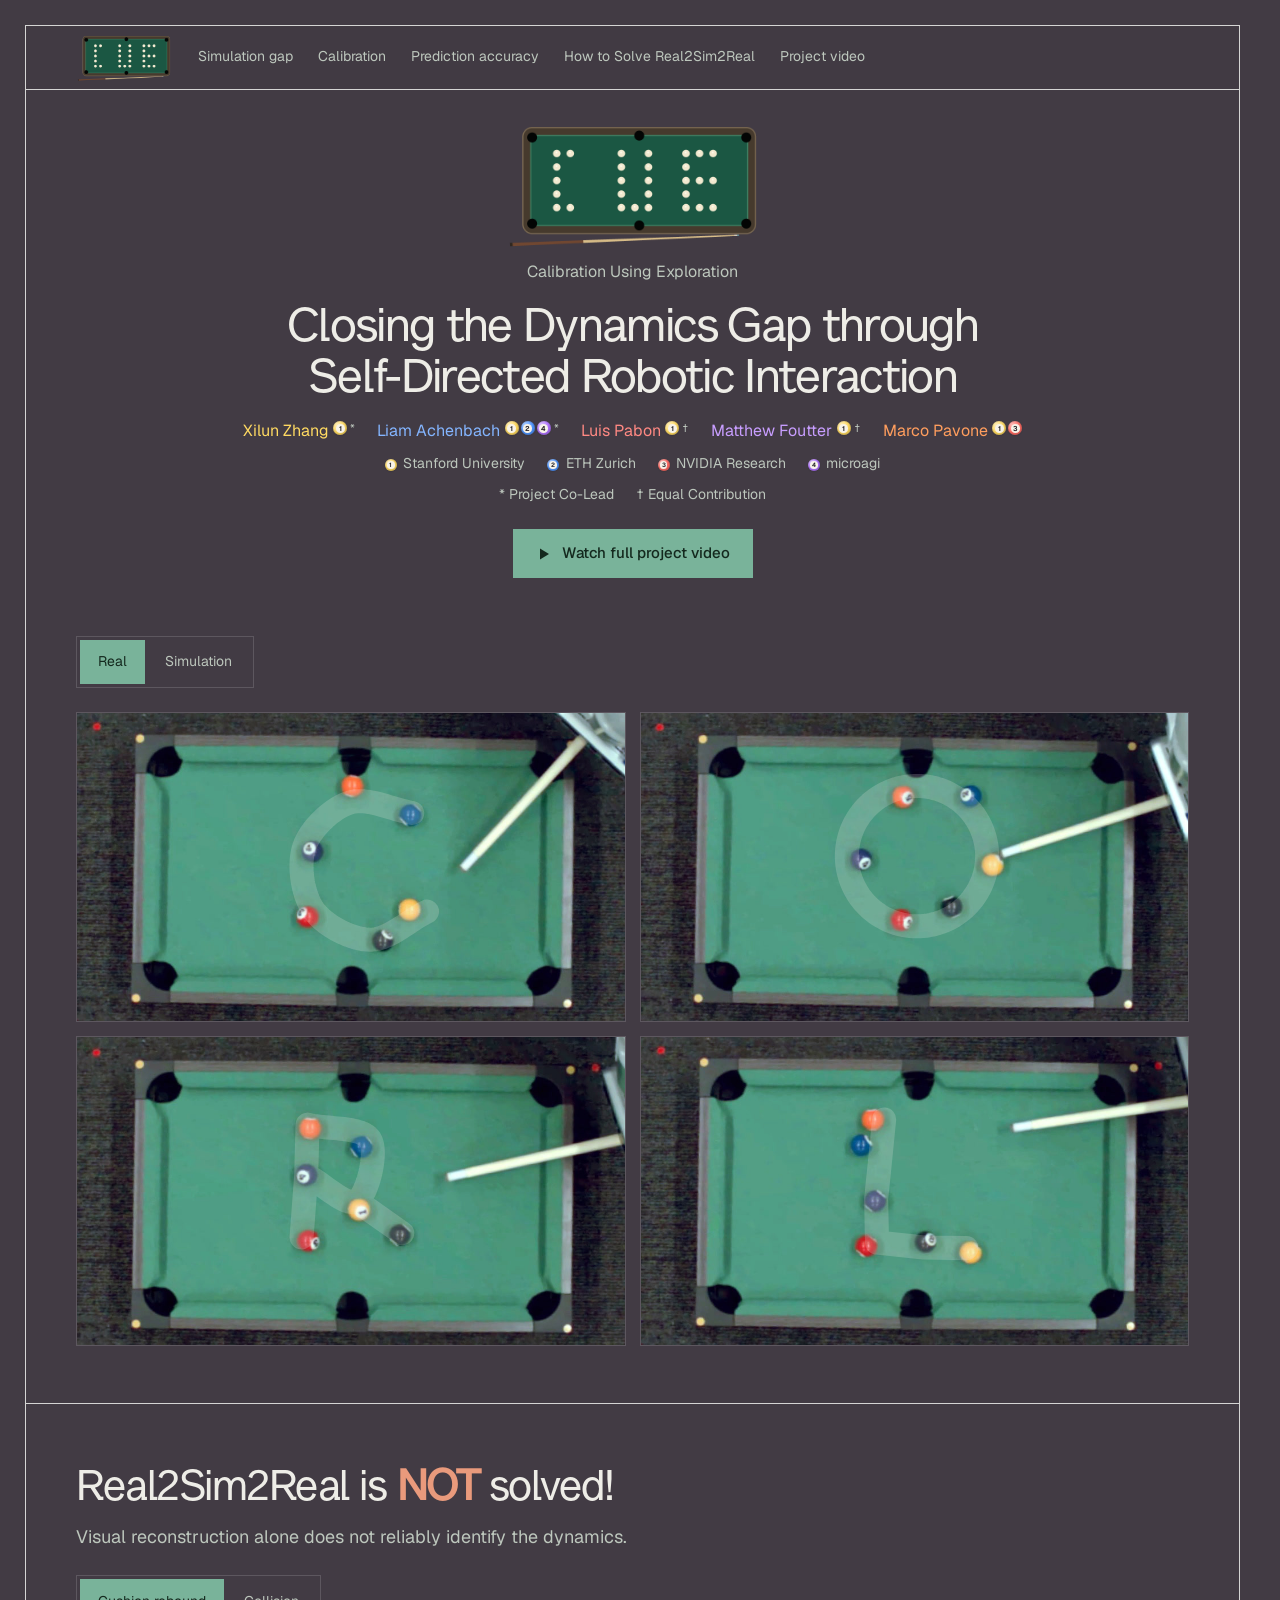
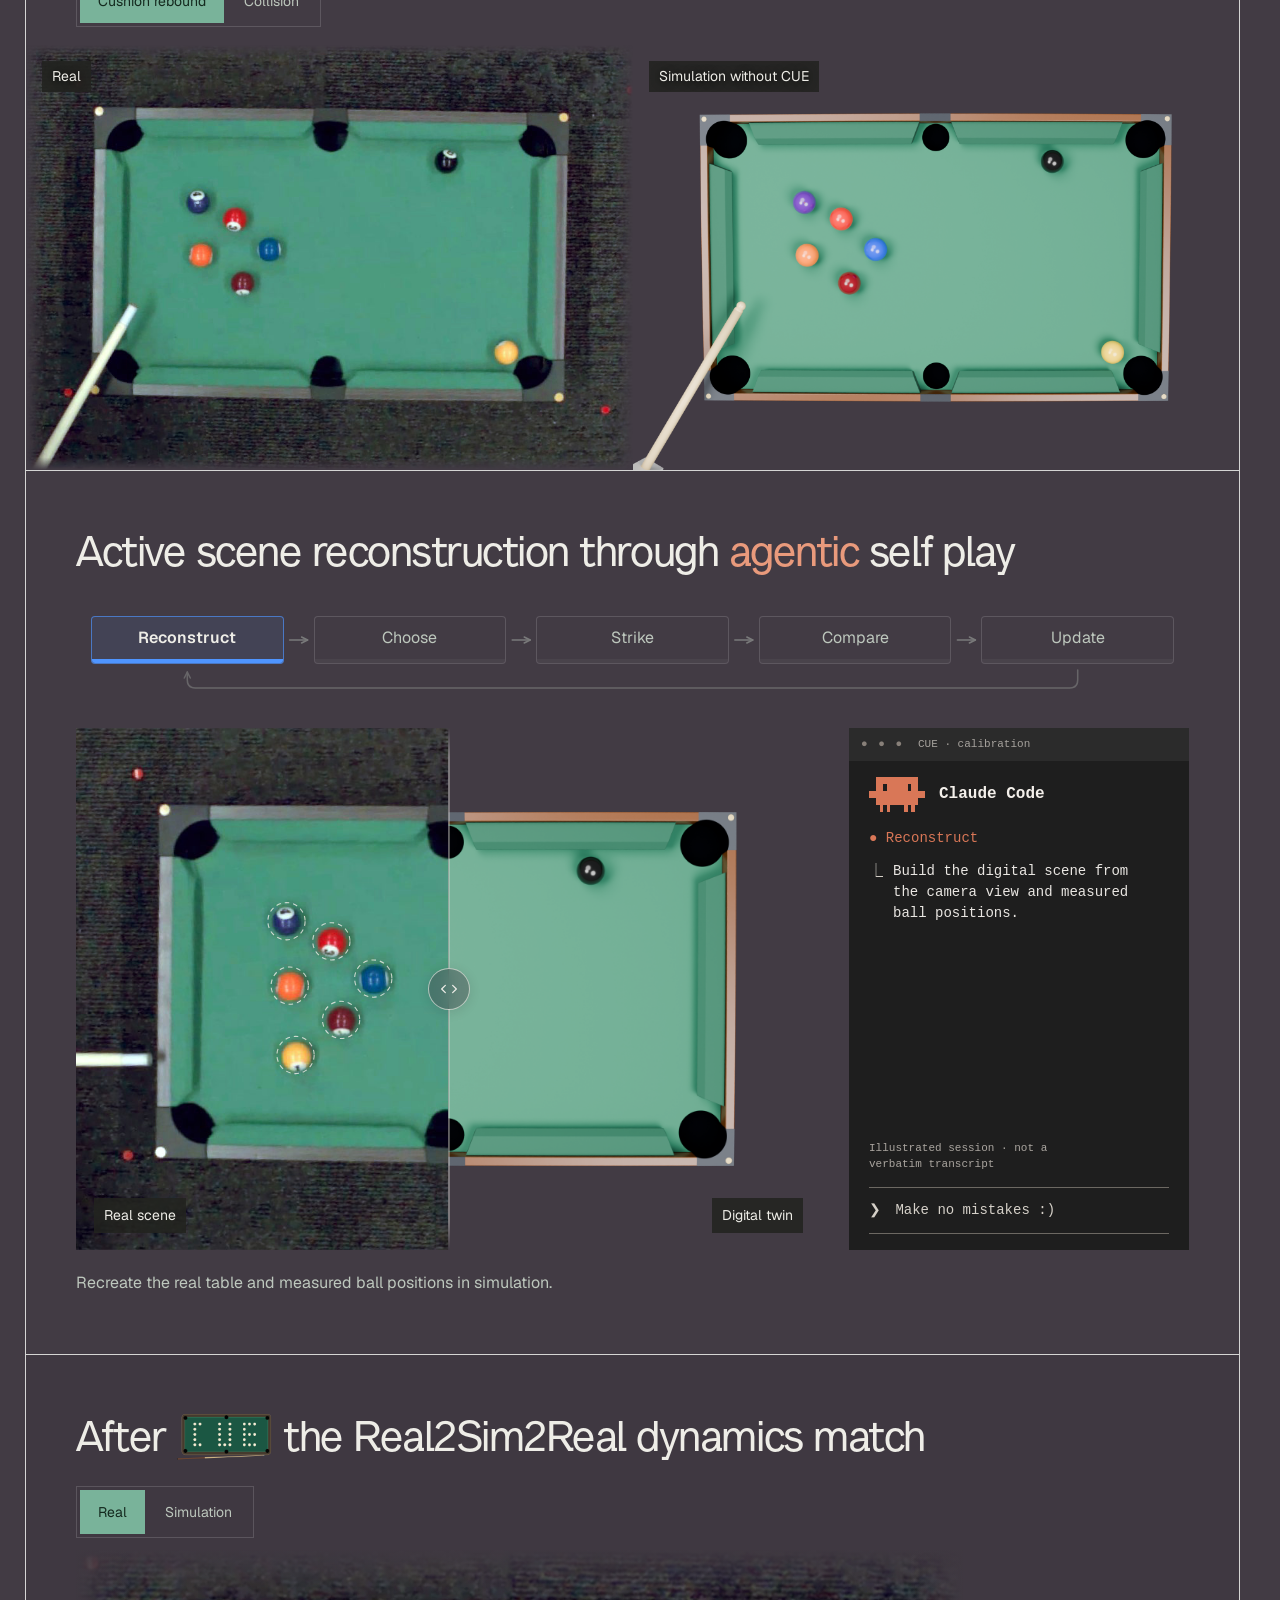
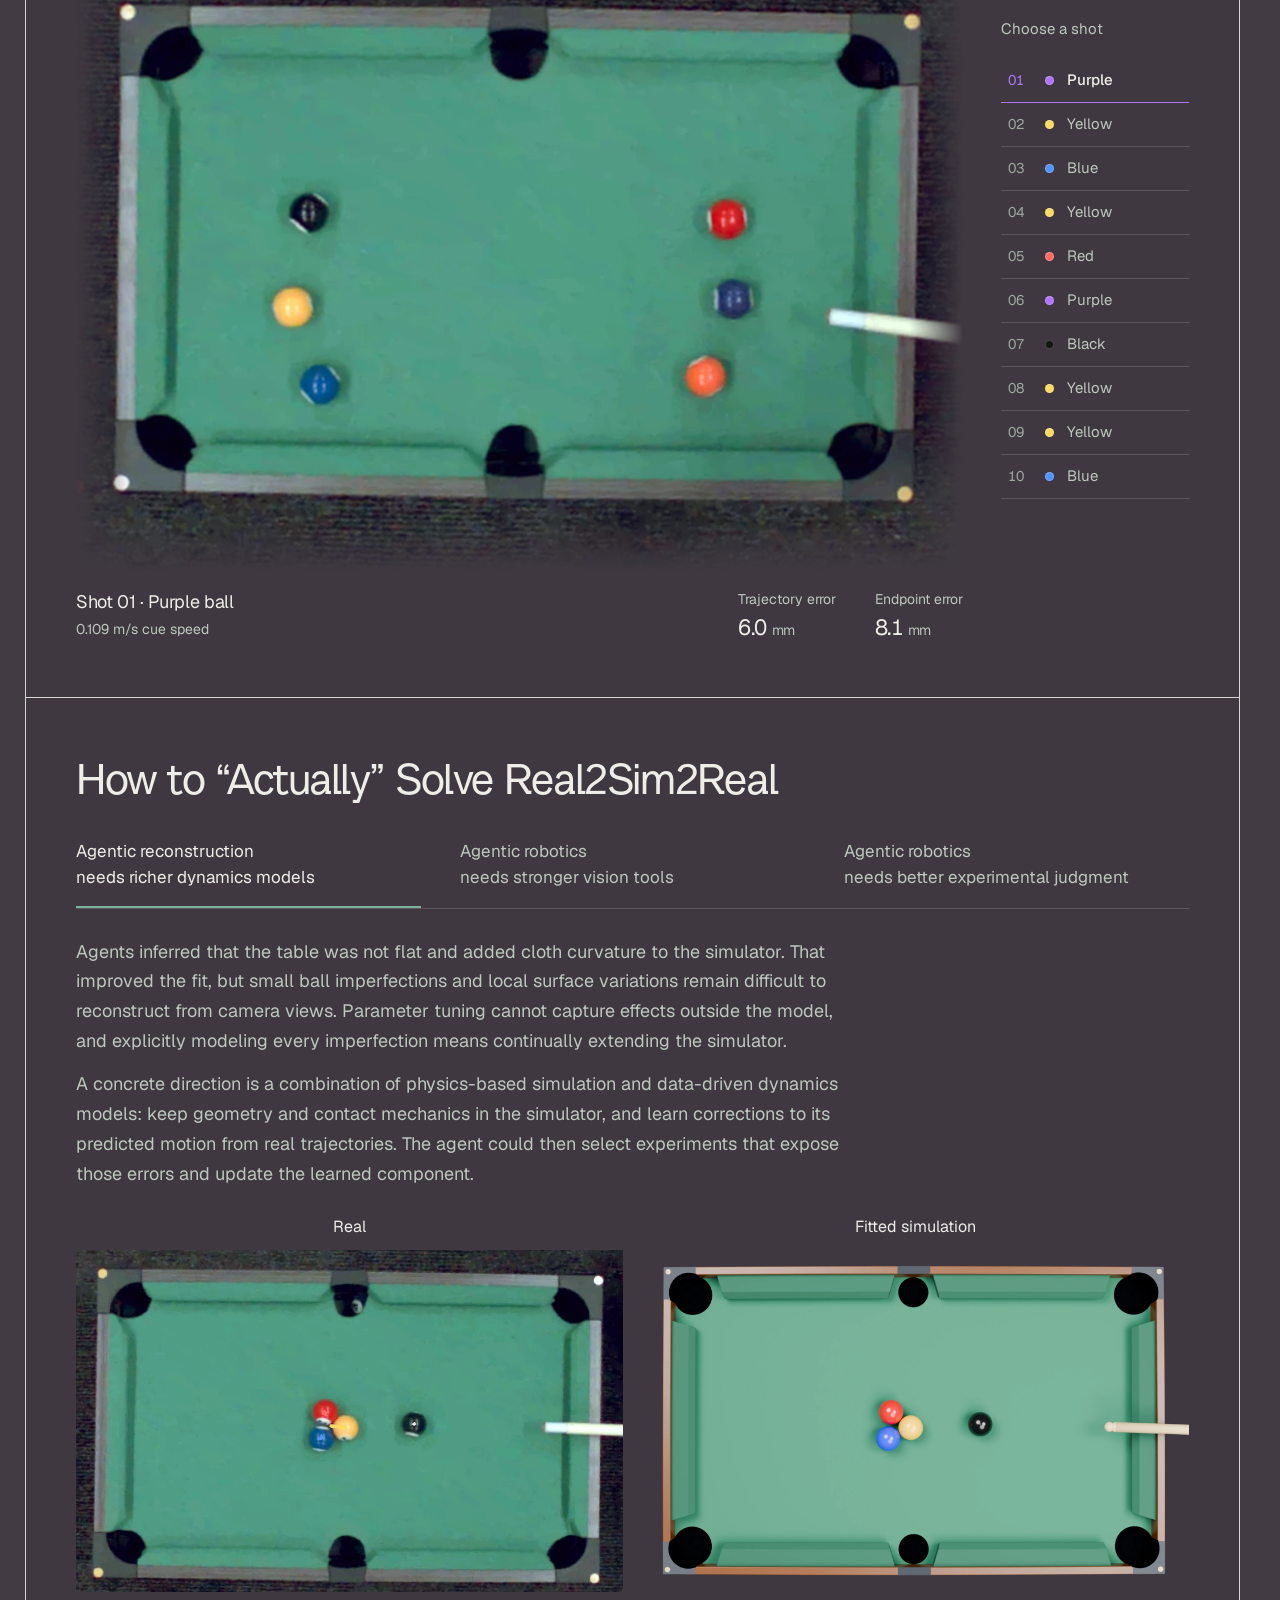
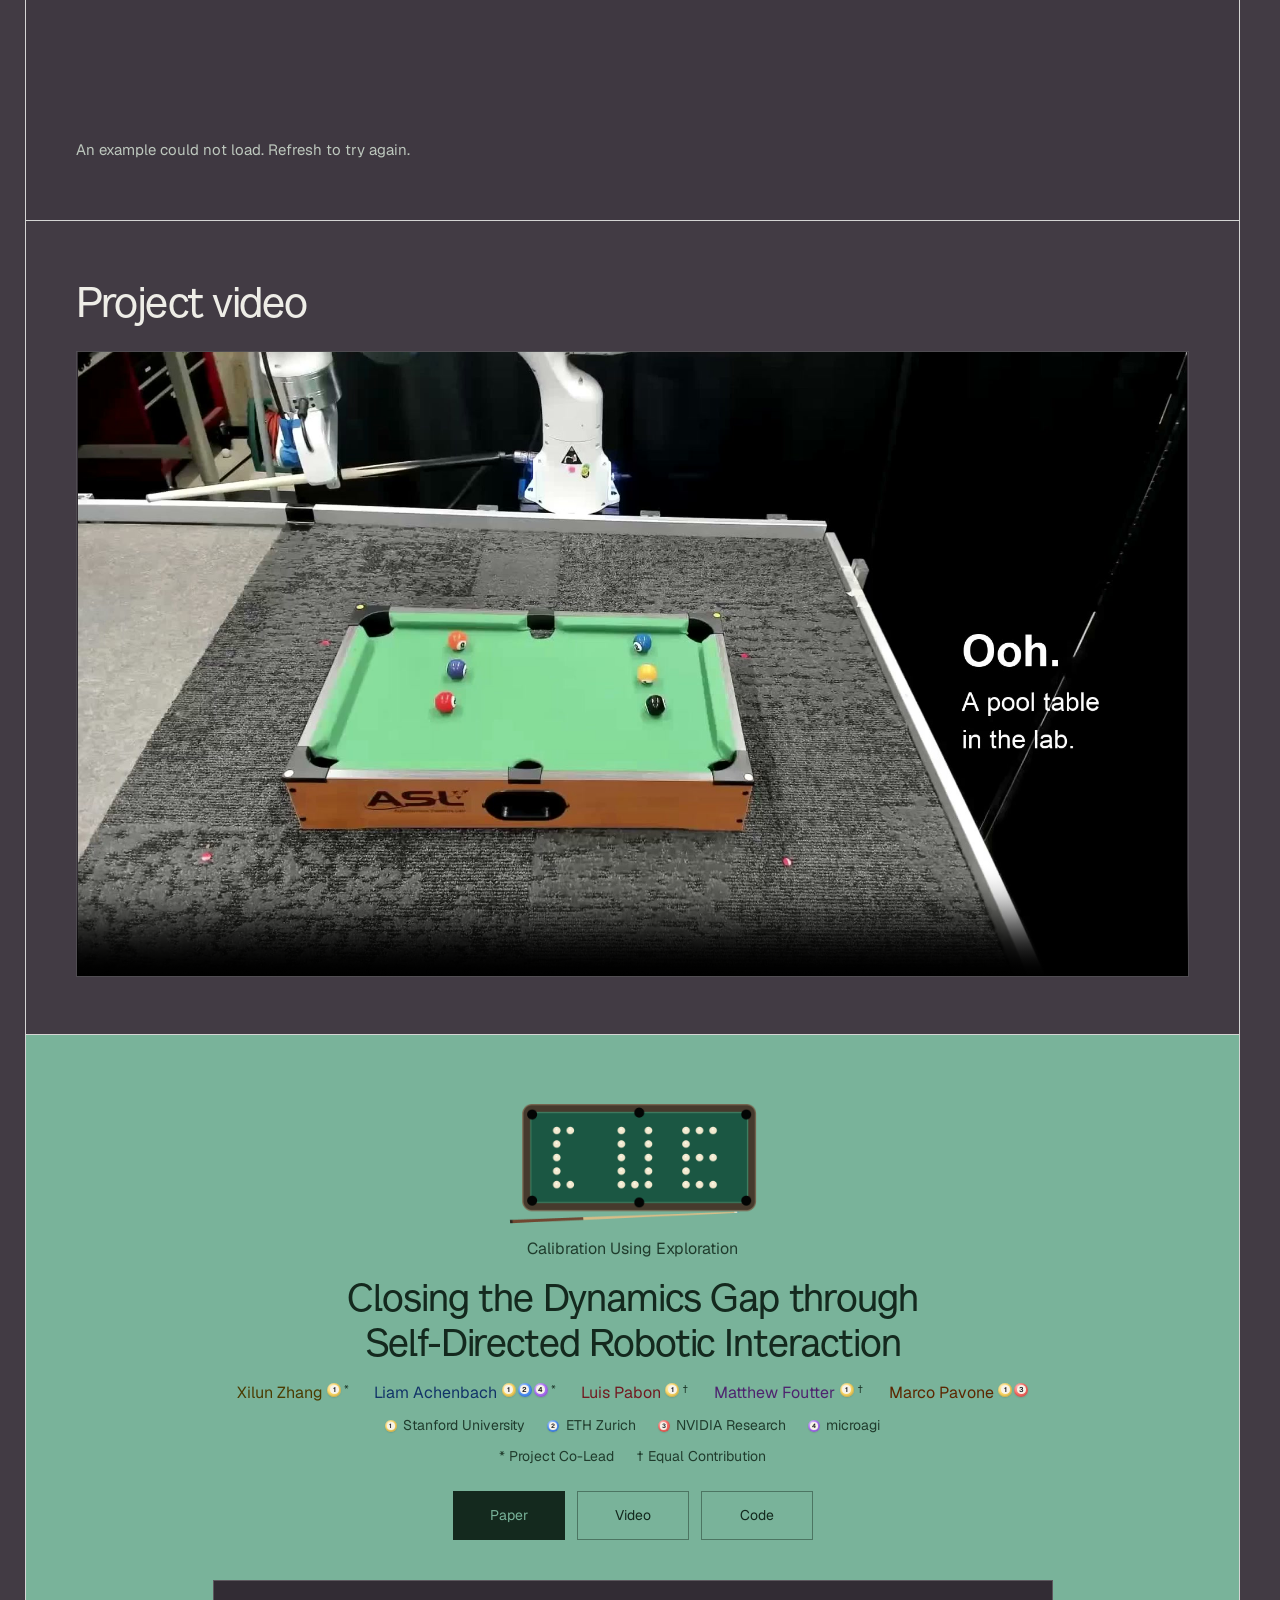
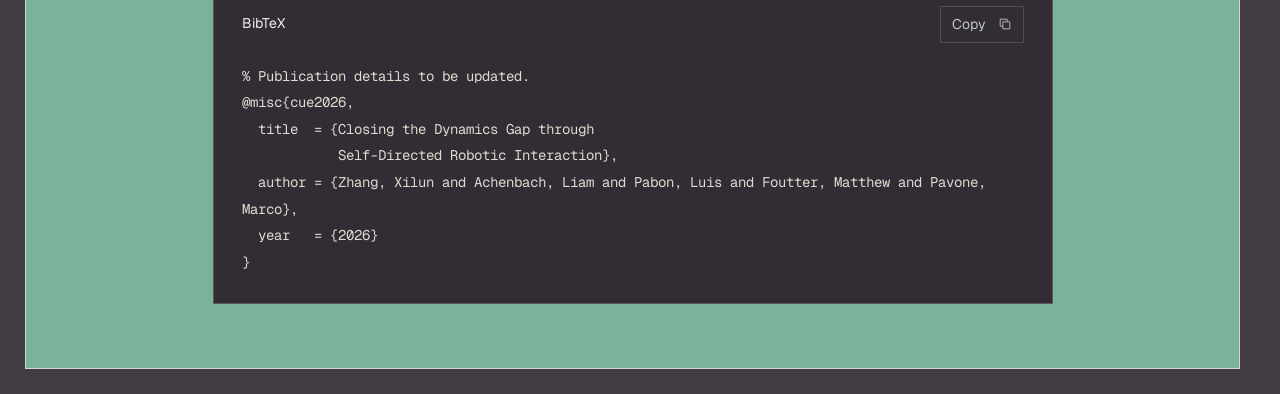
==== index.html @ ce9e3c7e "Sync website from corl_late_breaking (b3deb2a)" ====
<!DOCTYPE html><html data-wf-domain="www.generalintuition.com" data-wf-page="68b73cdb66b9c097c35f3596" data-wf-site="68b73cd966b9c097c35f357b" lang="en"><head><meta charset="utf-8"/><title>Closing the Dynamics Gap through Self-Directed Robotic Interaction | CUE</title><meta content="CUE builds its own calibration tools and chooses experiments without resets. It reduces held-out ball-position error by 59% across 25 simulation conditions, with additional deployment on a real pool table." name="description"/><meta content="Closing the Dynamics Gap through Self-Directed Robotic Interaction | CUE" property="og:title"/><meta content="CUE builds its own calibration tools and chooses experiments without resets. It reduces held-out ball-position error by 59% across 25 simulation conditions, with additional deployment on a real pool table." property="og:description"/><meta content="Closing the Dynamics Gap through Self-Directed Robotic Interaction | CUE" name="twitter:title"/><meta content="CUE builds its own calibration tools and chooses experiments without resets. It reduces held-out ball-position error by 59% across 25 simulation conditions, with additional deployment on a real pool table." name="twitter:description"/><meta property="og:type" content="website"/><meta content="summary" name="twitter:card"/><meta content="width=device-width, initial-scale=1" name="viewport"/><link href="/assets/cdn.prod.website-files.com/68b73cd966b9c097c35f357b/css/gi-staging.webflow.shared.163eff2db.min.css?v=1bc7c1eb0a2e" rel="stylesheet" type="text/css"/><script src="/scripts/webflow-environment.js?v=61cdf6d4019b" type="text/javascript"></script><link href="/favicon.svg" rel="icon" type="image/svg+xml"/><link rel="stylesheet" href="/assets/cdn.jsdelivr.net/npm/lil-gui%400.19/dist/lil-gui.min.css?v=919fa410a6a6" />
<link rel="preload" as="font" href="/assets/cdn.generalintuition.com/media/GeistMono-Light.woff2" type="font/woff2" crossorigin>
<link rel="stylesheet" href="/styles/custom-01.css?v=bdd9a46c445d"/><meta name="robots" content="index,follow"/>
<link rel="stylesheet" href="/styles/real-table.css?v=45d7a0de4c3e"/>
<link rel="stylesheet" href="/styles/lessons.css?v=51bcaafea241"/>
<link href="/styles/unseen-shots.css?v=b744914fde77" rel="stylesheet">
</head><body class="paper-project"><div class="styles w-embed"><link rel="stylesheet" href="/styles/custom-02.css?v=c94dc77f4d84"/><link rel="stylesheet" href="/styles/paper.css?v=cf7c1ae30026"/><link rel="stylesheet" href="/styles/layouts.css?v=fe73faec25ab"/><link rel="stylesheet" href="/styles/study-method.css?v=66bf2888b426"/></div><div id="top" class="top"></div><div class="main pointer-events-disabled"><nav class="lab-index" aria-label="Study sections"><a class="lab-index-brand" href="#top" aria-label="CUE home"><img src="/media/branding/cue-logo.png" width="2496" height="1248" alt="CUE" decoding="async"></a><div class="lab-index-links"><a href="#dynamics-gap" data-section-link="dynamics-gap">Simulation gap</a><a href="#calibration-loop" data-section-link="calibration-loop">Calibration</a><a href="#prediction-results" data-section-link="prediction-results">Prediction accuracy</a><a href="#limitations" data-section-link="limitations">How to Solve Real2Sim2Real</a><a href="#project-video" data-section-link="project-video">Project video</a></div></nav>
<header class="paper-hero" aria-labelledby="paper-title">
  <div class="paper-hero-shell">
    <div class="paper-hero-masthead">
      <a href="#top" class="paper-brand" aria-label="CUE home">
        <img class="paper-brand-logo" src="/media/branding/cue-logo.png" width="2496" height="1248" alt="CUE" decoding="async">
        <span class="paper-brand-caption">Calibration Using Exploration</span>
      </a>
    </div>
    <div class="paper-hero-composition">
      <div class="paper-hero-identity">
        <h1 id="paper-title" class="paper-title font-header-clean">Closing the Dynamics Gap through Self-Directed Robotic Interaction</h1>
        <div class="paper-byline" aria-label="Authors and affiliations">
          <div class="paper-authors"><span>Xilun Zhang<sup class="paper-author-markers"><span class="paper-pool-ball" data-ball="1"><span>1</span></span><span class="paper-marker-separator">,</span><span class="paper-contribution-marker">*</span></sup></span><span>Liam Achenbach<sup class="paper-author-markers"><span class="paper-pool-ball" data-ball="1"><span>1</span></span><span class="paper-marker-separator">,</span><span class="paper-pool-ball" data-ball="2"><span>2</span></span><span class="paper-marker-separator">,</span><span class="paper-pool-ball" data-ball="4"><span>4</span></span><span class="paper-marker-separator">,</span><span class="paper-contribution-marker">*</span></sup></span><span>Luis Pabon<sup class="paper-author-markers"><span class="paper-pool-ball" data-ball="1"><span>1</span></span><span class="paper-marker-separator">,</span><span class="paper-contribution-marker">†</span></sup></span><span>Matthew Foutter<sup class="paper-author-markers"><span class="paper-pool-ball" data-ball="1"><span>1</span></span><span class="paper-marker-separator">,</span><span class="paper-contribution-marker">†</span></sup></span><span>Marco Pavone<sup class="paper-author-markers"><span class="paper-pool-ball" data-ball="1"><span>1</span></span><span class="paper-marker-separator">,</span><span class="paper-pool-ball" data-ball="3"><span>3</span></span></sup></span></div>
          <div class="paper-affiliations"><span><sup class="paper-affiliation-marker"><span class="paper-pool-ball" data-ball="1"><span>1</span></span></sup> Stanford University</span><span><sup class="paper-affiliation-marker"><span class="paper-pool-ball" data-ball="2"><span>2</span></span></sup> ETH Zurich</span><span><sup class="paper-affiliation-marker"><span class="paper-pool-ball" data-ball="3"><span>3</span></span></sup> NVIDIA Research</span><span><sup class="paper-affiliation-marker"><span class="paper-pool-ball" data-ball="4"><span>4</span></span></sup> microagi</span></div>
          <p class="paper-contributions"><span>* Project Co-Lead</span><span>† Equal Contribution</span></p>
        </div>
        <a class="paper-video-link" href="#project-video"><svg viewBox="0 0 16 16" width="16" height="16" fill="currentColor" aria-hidden="true" focusable="false"><path d="M4 2.5v11L13 8Z"/></svg><span>Watch full project video</span></a>
      </div>
      <div id="logo_general_intuition" class="paper-hero-media">
<section id="real-table" class="lab-section lab-section-immersive paper-hero-letters" aria-label="Real-world control">
<div class="lab-shell">
  <div class="lab-tool-row corl-tools">
      <div class="lab-tabs lab-tabs-framed" role="group" aria-label="CORL demonstration view">
        <button type="button" class="lab-tab is-active" data-corl-view="real" aria-pressed="true">Real</button>
        <button type="button" class="lab-tab" data-corl-view="simulation" aria-pressed="false">Simulation</button>
      </div>
  </div>
  <div class="corl-grid" data-corl-grid aria-label="C O R L demonstrations">
    <figure class="corl-tile" data-corl-tile="C" data-real-crop="0,0,960,540" data-sim-crop="960,0,960,540">
  <div class="corl-stage" tabindex="0" role="group" aria-label="Letter C real and simulation comparison">
    <img class="corl-poster" src="/media/real-table/c-aligned-real-matched-84f2b5ece4.jpg" data-real-poster="/media/real-table/c-aligned-real-matched-84f2b5ece4.jpg" data-simulation-poster="/media/real-table/c-aligned-sim-blender.png" alt="The real table after forming the letter C" fetchpriority="high" loading="eager" width="960" height="540">
    <svg class="corl-guide" viewBox="0 0 960 540" fill="none" stroke="#f3f1eb" stroke-width="42.11" stroke-linecap="round" stroke-linejoin="round" opacity="0.2" aria-hidden="true" focusable="false"><path d="M 587.83 175.30 L 583.23 174.45 L 578.59 173.47 L 573.90 172.36 L 569.18 171.15 L 564.43 169.85 L 559.67 168.49 L 554.89 167.09 L 550.10 165.67 L 545.31 164.25 L 540.53 162.85 L 535.77 161.49 L 531.02 160.20 L 526.30 158.99 L 521.61 157.88 L 516.97 156.90 L 512.37 156.06 L 507.82 155.39 L 503.33 154.91 L 498.91 154.64 L 494.56 154.59 L 490.29 154.79 L 486.11 155.26 L 482.02 156.02 L 478.03 157.10 L 474.06 158.47 L 470.04 160.10 L 466.00 161.99 L 461.93 164.10 L 457.86 166.44 L 453.80 168.99 L 449.76 171.73 L 445.76 174.65 L 441.81 177.74 L 437.93 180.98 L 434.13 184.37 L 430.42 187.87 L 426.82 191.49 L 423.34 195.21 L 420.00 199.01 L 416.82 202.88 L 413.79 206.81 L 410.95 210.78 L 408.30 214.78 L 405.86 218.80 L 403.64 222.82 L 401.66 226.83 L 399.93 230.81 L 398.46 234.75 L 397.23 238.77 L 396.18 242.98 L 395.31 247.37 L 394.63 251.92 L 394.12 256.60 L 393.78 261.40 L 393.62 266.30 L 393.63 271.27 L 393.80 276.30 L 394.14 281.37 L 394.63 286.46 L 395.29 291.54 L 396.10 296.61 L 397.06 301.63 L 398.17 306.59 L 399.43 311.48 L 400.83 316.26 L 402.37 320.92 L 404.06 325.44 L 405.87 329.80 L 407.82 333.98 L 409.90 337.97 L 412.11 341.73 L 414.44 345.25 L 416.97 348.63 L 419.77 351.98 L 422.81 355.28 L 426.09 358.52 L 429.59 361.71 L 433.28 364.82 L 437.15 367.84 L 441.19 370.78 L 445.36 373.61 L 449.67 376.33 L 454.08 378.93 L 458.58 381.40 L 463.16 383.74 L 467.80 385.92 L 472.47 387.95 L 477.16 389.81 L 481.86 391.49 L 486.54 392.99 L 491.19 394.29 L 495.79 395.39 L 500.33 396.27 L 504.77 396.93 L 509.12 397.36 L 513.34 397.55 L 517.50 397.44 L 521.66 397.00 L 525.83 396.25 L 530.00 395.21 L 534.18 393.91 L 538.36 392.36 L 542.54 390.60 L 546.72 388.64 L 550.91 386.50 L 555.10 384.20 L 559.28 381.78 L 563.47 379.24 L 567.66 376.61 L 571.85 373.92 L 576.04 371.19 L 580.23 368.43 L 584.42 365.67 L 588.61 362.94 L 592.80 360.25 L 596.98 357.62 L 601.16 355.09 L 605.34 352.66 L 609.52 350.37 L 613.69 348.23"/></svg>
    <div class="corl-lens" aria-hidden="true"></div>
  </div>
</figure>
<figure class="corl-tile" data-corl-tile="O" data-real-crop="1920,0,960,540" data-sim-crop="2880,0,960,540">
  <div class="corl-stage" tabindex="0" role="group" aria-label="Letter O real and simulation comparison">
    <img class="corl-poster" src="/media/real-table/o-aligned-real-matched-01e2282fbe.jpg" data-real-poster="/media/real-table/o-aligned-real-matched-01e2282fbe.jpg" data-simulation-poster="/media/real-table/o-aligned-sim-blender.png" alt="The real table after forming the letter O" loading="eager" width="960" height="540">
    <svg class="corl-guide" viewBox="0 0 960 540" fill="none" stroke="#f3f1eb" stroke-width="42.1" stroke-linecap="round" stroke-linejoin="round" opacity="0.2" aria-hidden="true" focusable="false"><path d="M 483.08 373.97 L 488.45 373.90 L 493.81 373.59 L 499.15 373.04 L 504.46 372.26 L 509.73 371.25 L 514.95 370.02 L 520.11 368.55 L 525.21 366.86 L 530.22 364.95 L 535.15 362.83 L 539.98 360.49 L 544.70 357.94 L 549.31 355.19 L 553.79 352.24 L 558.14 349.10 L 562.35 345.77 L 566.41 342.26 L 570.31 338.58 L 574.04 334.73 L 577.61 330.72 L 581.00 326.56 L 584.20 322.26 L 587.21 317.82 L 590.03 313.26 L 592.64 308.57 L 595.05 303.78 L 597.25 298.88 L 599.23 293.90 L 600.99 288.83 L 602.53 283.69 L 603.84 278.49 L 604.93 273.24 L 605.78 267.95 L 606.41 262.62 L 606.80 257.27 L 606.96 251.91 L 606.88 246.54 L 606.57 241.19 L 606.03 235.85 L 605.25 230.54 L 604.25 225.28 L 603.02 220.06 L 601.56 214.89 L 599.87 209.80 L 597.97 204.79 L 595.85 199.86 L 593.52 195.03 L 590.98 190.31 L 588.23 185.70 L 585.29 181.21 L 582.16 176.86 L 578.83 172.65 L 575.33 168.59 L 571.66 164.68 L 567.81 160.94 L 563.81 157.37 L 559.66 153.97 L 555.36 150.76 L 550.93 147.75 L 546.37 144.92 L 541.69 142.30 L 536.90 139.89 L 532.01 137.68 L 527.03 135.69 L 521.96 133.92 L 516.83 132.38 L 511.63 131.06 L 506.38 129.96 L 501.08 129.10 L 495.75 128.47 L 490.41 128.07 L 485.04 127.90 L 479.68 127.97 L 474.32 128.27 L 468.98 128.81 L 463.67 129.58 L 458.40 130.58 L 453.18 131.81 L 448.02 133.26 L 442.92 134.94 L 437.90 136.84 L 432.97 138.96 L 428.14 141.29 L 423.41 143.83 L 418.79 146.57 L 414.31 149.52 L 409.95 152.65 L 405.73 155.98 L 401.67 159.48 L 397.76 163.16 L 394.01 167.01 L 390.44 171.01 L 387.04 175.17 L 383.83 179.47 L 380.81 183.91 L 377.98 188.48 L 375.36 193.16 L 372.94 197.96 L 370.74 202.86 L 368.75 207.85 L 366.98 212.92 L 365.43 218.06 L 364.11 223.27 L 363.02 228.53 L 362.16 233.83 L 361.53 239.17 L 361.13 244.53 L 360.97 249.90 L 361.05 255.27 L 361.35 260.63 L 361.89 265.98 L 362.67 271.29 L 363.67 276.57 L 364.91 281.80 L 366.37 286.97 L 368.05 292.07 L 369.96 297.10 L 372.09 302.03 L 374.42 306.87 L 376.97 311.60 L 379.72 316.22 L 382.67 320.71 L 385.81 325.07 L 389.14 329.28 L 392.65 333.35 L 396.33 337.26 L 400.19 341.00 L 404.20 344.58 L 408.36 347.97 L 412.67 351.18 L 417.11 354.20 L 421.68 357.02 L 426.37 359.64 L 431.17 362.05 L 436.06 364.25 L 441.05 366.24 L 446.13 368.00 L 451.27 369.54 L 456.47 370.86 L 461.73 371.95 L 467.03 372.80 L 472.36 373.43 L 477.72 373.82 L 483.08 373.97 Z"/></svg>
    <div class="corl-lens" aria-hidden="true"></div>
  </div>
</figure>
<figure class="corl-tile" data-corl-tile="R" data-real-crop="0,540,960,540" data-sim-crop="960,540,960,540">
  <div class="corl-stage" tabindex="0" role="group" aria-label="Letter R real and simulation comparison">
    <img class="corl-poster" src="/media/real-table/r-aligned-real-matched-04fc799970.jpg" data-real-poster="/media/real-table/r-aligned-real-matched-04fc799970.jpg" data-simulation-poster="/media/real-table/r-aligned-sim-blender.png" alt="The real table after forming the letter R" loading="eager" width="960" height="540">
    <svg class="corl-guide" viewBox="0 0 960 540" fill="none" stroke="#f3f1eb" stroke-width="42.12" stroke-linecap="round" stroke-linejoin="round" opacity="0.2" aria-hidden="true" focusable="false"><path d="M 404.29 153.79 L 401.90 241.90 L 393.81 351.33 M 404.29 153.79 L 408.96 154.79 L 413.83 155.66 L 418.87 156.42 L 424.06 157.09 L 429.37 157.69 L 434.76 158.24 L 440.21 158.75 L 445.68 159.25 L 451.16 159.74 L 456.61 160.26 L 462.00 160.80 L 467.30 161.41 L 472.48 162.08 L 477.52 162.85 L 482.39 163.72 L 487.06 164.72 L 491.49 165.86 L 495.67 167.17 L 499.56 168.65 L 503.13 170.33 L 506.35 172.23 L 509.20 174.36 L 511.65 176.74 L 513.67 179.40 L 515.28 182.46 L 516.57 186.02 L 517.54 190.04 L 518.20 194.46 L 518.57 199.23 L 518.67 204.30 L 518.51 209.62 L 518.11 215.13 L 517.47 220.78 L 516.62 226.53 L 515.57 232.32 L 514.33 238.10 L 512.92 243.82 L 511.35 249.42 L 509.64 254.86 L 507.80 260.09 L 505.85 265.04 L 503.80 269.68 L 501.66 273.94 L 499.46 277.78 L 497.21 281.15 L 494.91 283.99 L 492.60 286.26 L 490.27 287.89 L 487.83 288.93 L 485.18 289.47 L 482.33 289.54 L 479.30 289.17 L 476.11 288.40 L 472.75 287.27 L 469.26 285.79 L 465.64 284.02 L 461.90 281.97 L 458.07 279.69 L 454.15 277.21 L 450.16 274.56 L 446.11 271.78 L 442.02 268.90 L 437.91 265.94 L 433.78 262.96 L 429.64 259.97 L 425.53 257.02 L 421.44 254.14 L 417.39 251.35 L 413.40 248.70 L 409.48 246.22 L 405.64 243.94 L 401.90 241.90 M 490.27 287.89 L 570.33 344.06"/></svg>
    <div class="corl-lens" aria-hidden="true"></div>
  </div>
</figure>
<figure class="corl-tile" data-corl-tile="L" data-real-crop="1920,540,960,540" data-sim-crop="2880,540,960,540">
  <div class="corl-stage" tabindex="0" role="group" aria-label="Letter L real and simulation comparison">
    <img class="corl-poster" src="/media/real-table/l-aligned-real-matched-0f3946059a.jpg" data-real-poster="/media/real-table/l-aligned-real-matched-0f3946059a.jpg" data-simulation-poster="/media/real-table/l-aligned-sim-blender.png" alt="The real table after forming the letter L" loading="eager" width="960" height="540">
    <svg class="corl-guide" viewBox="0 0 960 540" fill="none" stroke="#f3f1eb" stroke-width="42.16" stroke-linecap="round" stroke-linejoin="round" opacity="0.2" aria-hidden="true" focusable="false"><path d="M 426.29 144.61 L 418.80 220.80 L 412.31 283.60 L 413.80 360.38 M 413.80 360.38 L 495.80 369.00 L 570.51 370.22"/></svg>
    <div class="corl-lens" aria-hidden="true"></div>
  </div>
</figure>
  </div>
  <p class="corl-status" data-corl-status role="status" aria-live="polite"></p>
  <video class="corl-source" data-corl-source data-alpha-layout="corl" data-src="/media/real-table/corl-blender-alpha.mp4" data-mobile-src="/media/real-table/corl-blender-alpha-mobile.mp4" data-frame-width="3840" muted loop playsinline preload="none" aria-hidden="true" tabindex="-1"></video>
</div>
</section>
      </div>
    </div>
  </div>
</header>
<div class="content"><div class="grid-content-wrapper">
<section id="dynamics-gap" class="lab-section lab-section-immersive" aria-labelledby="gap-title"><div class="lab-shell"><header class="lab-section-heading"><div class="lab-heading-copy"><h2 id="gap-title" class="lab-title font-header-clean">Real2Sim2Real is <span class="gap-not">NOT</span> solved!</h2>
<p class="lab-section-intro">Visual reconstruction alone does not reliably identify the dynamics.</p>
</div></header>
<div class="lab-tool-row lab-gap-toolbar"><div class="lab-tabs lab-tabs-framed" role="group" aria-label="Comparison example"><button type="button" class="lab-tab is-active" data-gap-example="Cushion" aria-pressed="true">Cushion rebound</button><button type="button" class="lab-tab" data-gap-example="Collision" aria-pressed="false">Collision</button></div></div>
<div class="lab-comparison" data-video-sync data-gap-comparison><div class="lab-frame" data-gap-real><video data-loop-video muted loop playsinline preload="none" src="/media/dynamics-gap/cushion-real-matched-34d591866d.mp4" poster="/media/dynamics-gap/cushion-real-matched-9aebd8d65b.jpg" aria-label="Real: cushion rebound example"></video>
 <span class="lab-frame-tag"><span>Real</span></span>
 <div class="lab-frame-center"><span class="lab-placeholder-meta">Loading footage</span></div>

 </div><div class="lab-frame lab-frame-simulation" data-gap-sim><video data-loop-video muted loop playsinline preload="none" data-alpha-packed src="/media/dynamics-gap/cushion-model-alpha.mp4" data-mobile-src="/media/dynamics-gap/cushion-model-mobile-fa3ff4dc39.mp4" poster="/media/dynamics-gap/cushion-model.png" aria-label="Simulation without CUE: cushion rebound example"></video>
 <span class="lab-frame-tag"><span>Simulation without CUE</span></span>
 <div class="lab-frame-center"><span class="lab-placeholder-meta">Loading replay</span></div>

 </div></div>
<span class="lab-gap-status" data-gap-status role="status" aria-live="polite"></span>
</div></section>
<section id="calibration-loop" class="lab-section lab-method-section" aria-labelledby="loop-title">
<div class="lab-shell">
  <header class="lab-section-heading"><div class="lab-heading-copy"><h2 id="loop-title" class="lab-title font-header-clean">Active scene reconstruction through <span class="agentic-highlight">agentic</span> self play</h2>
</div></header>
  <div class="lab-loop-flow-shell">
    <div class="lab-loop-flow-viewport">
  <div class="lab-loop-flow">
    <svg class="lab-flow-track" viewBox="0 0 1000 96" preserveAspectRatio="none" fill="none" aria-hidden="true">
      <defs><marker id="calibration-loop-arrow" viewBox="0 0 10 10" refX="8" refY="5" markerWidth="10" markerHeight="10" markerUnits="userSpaceOnUse" orient="auto"><path d="m2 2 6 3-6 3" fill="none" stroke="currentColor" stroke-width="1.5" stroke-linecap="round" stroke-linejoin="round"/></marker></defs>
      <path data-loop-connection="0" d="M191 36H209" vector-effect="non-scaling-stroke" marker-end="url(#calibration-loop-arrow)"/>
      <path data-loop-connection="1" d="M391 36H409" vector-effect="non-scaling-stroke" marker-end="url(#calibration-loop-arrow)"/>
      <path data-loop-connection="2" d="M591 36H609" vector-effect="non-scaling-stroke" marker-end="url(#calibration-loop-arrow)"/>
      <path data-loop-connection="3" d="M791 36H809" vector-effect="non-scaling-stroke" marker-end="url(#calibration-loop-arrow)"/>
      <path data-loop-return-path d="M900 66V76Q900 84 892 84H108Q100 84 100 76V68" vector-effect="non-scaling-stroke" marker-end="url(#calibration-loop-arrow)"/>
    </svg>
    <div class="lab-step-list" role="group" aria-label="Explore the calibration stages">
      <button type="button" class="lab-step is-active" data-loop-step="0" aria-label="Reconstruct" aria-pressed="true" aria-controls="loop-panel-0">
        <span class="lab-flow-node"><span class="lab-step-label">Reconstruct</span><span class="lab-flow-progress" aria-hidden="true"><span data-loop-progress></span></span></span>
      </button>
      <button type="button" class="lab-step" data-loop-step="1" aria-label="Choose" aria-pressed="false" aria-controls="loop-panel-1">
        <span class="lab-flow-node"><span class="lab-step-label">Choose</span><span class="lab-flow-progress" aria-hidden="true"><span data-loop-progress></span></span></span>
      </button>
      <button type="button" class="lab-step" data-loop-step="2" aria-label="Strike" aria-pressed="false" aria-controls="loop-panel-2">
        <span class="lab-flow-node"><span class="lab-step-label">Strike</span><span class="lab-flow-progress" aria-hidden="true"><span data-loop-progress></span></span></span>
      </button>
      <button type="button" class="lab-step" data-loop-step="3" aria-label="Compare" aria-pressed="false" aria-controls="loop-panel-3">
        <span class="lab-flow-node"><span class="lab-step-label">Compare</span><span class="lab-flow-progress" aria-hidden="true"><span data-loop-progress></span></span></span>
      </button>
      <button type="button" class="lab-step" data-loop-step="4" aria-label="Update" aria-pressed="false" aria-controls="loop-panel-4">
        <span class="lab-flow-node"><span class="lab-step-label">Update</span><span class="lab-flow-progress" aria-hidden="true"><span data-loop-progress></span></span></span>
      </button>
    </div>
  </div>
    </div>
  </div>
  <div class="lab-loop-layout">
    <div class="lab-loop-workspace">
      <div class="lab-method-stage" data-loop-stage>
        <div id="loop-panel-0" class="lab-method-panel lab-reconstruction" data-loop-panel="0" data-reconstruction>
          <div class="lab-reconstruction-real">
            <img draggable="false" src="/media/calibration-loop/scene-real-matched-5593989f69.jpg" width="960" height="672" loading="lazy" alt="The real table and seven balls before the yellow-ball probe."/>
            <svg class="lab-scene-detections" viewBox="0 0 960 672" aria-hidden="true"><circle cx="282.92" cy="421.37" r="24"/><circle cx="663.26" cy="183.84" r="24"/><circle cx="271.24" cy="248.97" r="24"/><circle cx="383.03" cy="322.85" r="24"/><circle cx="329.06" cy="274.89" r="24"/><circle cx="341.59" cy="376.11" r="24"/><circle cx="275.41" cy="331.95" r="24"/></svg>
            <span class="lab-scene-label">Real scene</span>
          </div>
          <div class="lab-reconstruction-model">
            <img draggable="false" src="/media/calibration-loop/refine.png" width="960" height="672" loading="lazy" alt="The reconstructed table from the same camera viewpoint."/>
            <span class="lab-scene-label">Digital twin</span>
          </div>
          <div class="lab-reconstruction-handle" data-reconstruction-handle role="slider" tabindex="0" aria-label="Reveal real scene and digital twin" aria-orientation="horizontal" aria-valuemin="0" aria-valuemax="100" aria-valuenow="50" aria-valuetext="50% real scene, 50% digital twin">
            <span class="lab-reconstruction-grip" aria-hidden="true"><svg viewBox="0 0 24 16" fill="none"><path d="m8 4-4 4 4 4m8-8 4 4-4 4" stroke="currentColor" stroke-width="1.5" stroke-linecap="round" stroke-linejoin="round"/></svg></span>
          </div>
        </div>
        <div id="loop-panel-1" class="lab-method-panel lab-choice" data-loop-panel="1" hidden>
          <div id="decision-map" class="lab-choice-visual" data-decision-map role="group" aria-labelledby="decision-map-title">
            <span id="decision-map-title" class="lab-study-status">Simulated outcomes: Selected shot</span>
            <img class="lab-decision-render" data-candidate-visual="0" src="/media/calibration-loop/selection-chosen.webp" width="1920" height="1296" decoding="async" alt="Selected shot: predicted ball paths fan out across the table.">
            <img class="lab-decision-render" data-candidate-visual="1" src="/media/calibration-loop/selection-low.webp" width="1920" height="1296" decoding="async" alt="Little to learn: predicted ball paths stay close together." hidden>
            <img class="lab-decision-render" data-candidate-visual="2" src="/media/calibration-loop/selection-noisy.webp" width="1920" height="1296" decoding="async" alt="Hard to interpret: predicted ball paths spread toward the middle pocket." hidden>
            <img class="lab-decision-render" data-candidate-visual="3" src="/media/calibration-loop/selection-blocked.webp" width="1920" height="1296" decoding="async" alt="Unreachable/Unsafe: the black ball is highlighted and a red clearance marker crosses the rail." hidden>
            <div class="lab-choice-legend"><span><i class="lab-key-prediction" aria-hidden="true"></i>Predicted paths</span></div>
          </div>
          <div class="lab-choice-candidates" role="group" aria-label="Inspect candidate experiments">
            <button type="button" class="lab-candidate lab-method-candidate" data-candidate="1" aria-pressed="false" aria-controls="decision-map" style="--ball-color:var(--ball-purple)"><span class="lab-candidate-ball"></span><span class="lab-candidate-copy">Little to learn<span>Purple · 0.15 m/s</span></span></button>
            <button type="button" class="lab-candidate lab-method-candidate" data-candidate="2" aria-pressed="false" aria-controls="decision-map" style="--ball-color:var(--ball-purple)"><span class="lab-candidate-ball"></span><span class="lab-candidate-copy">Hard to interpret<span>Purple · 0.45 m/s</span></span></button>
            <button type="button" class="lab-candidate lab-method-candidate" data-candidate="3" aria-pressed="false" aria-controls="decision-map" style="--ball-color:#151714"><span class="lab-candidate-ball"></span><span class="lab-candidate-copy">Unreachable / unsafe<span>Black · Clearance limit</span></span></button>
            <button type="button" class="lab-candidate lab-method-candidate is-active" data-candidate="0" aria-pressed="true" aria-controls="decision-map" style="--ball-color:var(--ball-yellow)"><span class="lab-candidate-ball"></span><span class="lab-candidate-copy">Selected shot<span>Yellow · 0.35 m/s</span></span></button>
          </div>
        </div>
        <div id="loop-panel-2" class="lab-method-panel lab-reconstruction" data-loop-panel="2" data-reconstruction data-real-label="real footage" data-simulation-label="earlier model" hidden>
          <div class="lab-reconstruction-real"><img draggable="false" src="/media/calibration-loop/calibration-strike-prior-v1-real-e8f1ec76b2.webp" width="960" height="672" loading="lazy" decoding="async" alt="Recorded yellow-ball shot, from the angled camera."></div>
          <div class="lab-reconstruction-model"><img draggable="false" src="/media/calibration-loop/calibration-strike-prior-v1-model-7a0cca30c2.png" width="960" height="672" loading="lazy" decoding="async" alt="Earlier model of the same shot, from the same camera viewpoint."></div>
          <video class="lab-calibration-source" data-calibration-source data-src="/media/calibration-loop/calibration-strike-prior-v1-pair-b22e2c9dbf.mp4" muted loop playsinline preload="none" aria-hidden="true" tabindex="-1"></video>
          <span class="lab-scene-label">Real footage</span><span class="lab-scene-label lab-scene-label-model">Earlier model</span>
          <div class="lab-reconstruction-handle" data-reconstruction-handle role="slider" tabindex="0" aria-label="Reveal real footage and earlier model" aria-orientation="horizontal" aria-valuemin="0" aria-valuemax="100" aria-valuenow="50" aria-valuetext="50% real footage, 50% earlier model">
            <span class="lab-reconstruction-grip" aria-hidden="true"><svg viewBox="0 0 24 16" fill="none"><path d="m8 4-4 4 4 4m8-8 4 4-4 4" stroke="currentColor" stroke-width="1.5" stroke-linecap="round" stroke-linejoin="round"/></svg></span>
          </div>
        </div>
        <div id="loop-panel-3" class="lab-method-panel lab-reconstruction" data-loop-panel="3" data-reconstruction data-real-label="real footage" data-simulation-label="earlier model" hidden>
          <div class="lab-reconstruction-real"><img draggable="false" src="/media/calibration-loop/calibration-compare-prior-clean-v2-real-e844752ab5.webp" width="960" height="672" loading="lazy" decoding="async" alt="Recorded yellow-ball shot, from the overhead camera."></div>
          <div class="lab-reconstruction-model"><img draggable="false" src="/media/calibration-loop/calibration-compare-prior-clean-v2-model-c590f22848.png" width="960" height="672" loading="lazy" decoding="async" alt="Earlier model of the same shot, from the same camera viewpoint."></div>
          <video class="lab-calibration-source" data-calibration-source data-src="/media/calibration-loop/calibration-compare-prior-clean-v2-pair-dda080f878.mp4" muted loop playsinline preload="none" aria-hidden="true" tabindex="-1"></video>
          <span class="lab-scene-label">Real footage</span><span class="lab-scene-label lab-scene-label-model">Earlier model</span>
          <div class="lab-reconstruction-handle" data-reconstruction-handle role="slider" tabindex="0" aria-label="Reveal real footage and earlier model" aria-orientation="horizontal" aria-valuemin="0" aria-valuemax="100" aria-valuenow="50" aria-valuetext="50% real footage, 50% earlier model">
            <span class="lab-reconstruction-grip" aria-hidden="true"><svg viewBox="0 0 24 16" fill="none"><path d="m8 4-4 4 4 4m8-8 4 4-4 4" stroke="currentColor" stroke-width="1.5" stroke-linecap="round" stroke-linejoin="round"/></svg></span>
          </div>
        </div>
        <div id="loop-panel-4" class="lab-method-panel lab-reconstruction" data-loop-panel="4" data-reconstruction data-real-label="real footage" data-simulation-label="updated model" hidden>
          <div class="lab-reconstruction-real"><img draggable="false" src="/media/calibration-loop/calibration-update-fitted-clean-v2-real-d540c1956b.webp" width="960" height="672" loading="lazy" decoding="async" alt="Recorded yellow-ball shot, from the overhead camera."></div>
          <div class="lab-reconstruction-model"><img draggable="false" src="/media/calibration-loop/calibration-update-fitted-clean-v2-model-467ca47653.png" width="960" height="672" loading="lazy" decoding="async" alt="Updated model of the same shot, from the same camera viewpoint."></div>
          <video class="lab-calibration-source" data-calibration-source data-src="/media/calibration-loop/calibration-update-fitted-clean-v2-pair-b4e585ec1b.mp4" muted loop playsinline preload="none" aria-hidden="true" tabindex="-1"></video>
          <span class="lab-scene-label">Real footage</span><span class="lab-scene-label lab-scene-label-model">Updated model</span>
          <div class="lab-reconstruction-handle" data-reconstruction-handle role="slider" tabindex="0" aria-label="Reveal real footage and updated model" aria-orientation="horizontal" aria-valuemin="0" aria-valuemax="100" aria-valuenow="50" aria-valuetext="50% real footage, 50% updated model">
            <span class="lab-reconstruction-grip" aria-hidden="true"><svg viewBox="0 0 24 16" fill="none"><path d="m8 4-4 4 4 4m8-8 4 4-4 4" stroke="currentColor" stroke-width="1.5" stroke-linecap="round" stroke-linejoin="round"/></svg></span>
          </div>
        </div>
      </div>
    </div>
    <aside class="agent-calibration-sidebar" aria-label="Agent calibration process">

    <div class="agent-terminal" role="note" aria-label="Agent calibration summary">
      <div class="agent-terminal-window"><span aria-hidden="true">● ● ●</span><span>CUE · calibration</span></div>
      <div class="agent-terminal-bar">
        <svg class="agent-terminal-mark" viewBox="0 0 16 10" width="56" height="35" fill="currentColor" aria-hidden="true" focusable="false" shape-rendering="crispEdges">
          <path fill-rule="evenodd" d="M2 0h12v4h2v2h-2v2h-1v2h-1V8h-1v2h-1V8H6v2H5V8H4v2H3V8H2V6H0V4h2ZM4 2v2h1V2Zm7 0v2h1V2Z"/>
        </svg>
        <strong>Claude Code</strong>
      </div>

      <div class="agent-terminal-output">
        <div class="agent-terminal-stage"><span aria-hidden="true">●</span> <span data-agent-stage>Reconstruct</span></div>
        <div class="agent-terminal-entry"><span aria-hidden="true">⎿</span><p data-agent-calibration>Build the digital scene from the camera view and measured ball positions.</p></div>
        <div class="agent-terminal-entry" data-agent-candidate hidden><span aria-hidden="true">●</span><p data-agent-decision>Selected shot: Differences between models exceed variation from the strike.</p></div>
        <div class="agent-terminal-entry agent-terminal-result" data-agent-choice hidden><span aria-hidden="true">⎿</span><p>Recorded choice: yellow ball, 0.35 m/s.</p></div>
        <p class="agent-terminal-footnote" data-agent-fit-note hidden>Accuracy on new shots is evaluated separately.</p>
      </div>
      <p class="agent-terminal-source">Illustrated session · not a verbatim transcript</p>
      <div class="agent-terminal-prompt"><span aria-hidden="true">❯</span> <span>Make no mistakes :)</span></div>
    </div>
    </aside>
  </div>
  <div class="lab-method-caption">
    <p data-loop-summary>Recreate the real table and measured ball positions in simulation.</p>
    <div class="lab-method-error" data-loop-error hidden><strong data-loop-error-value></strong><span data-loop-error-label>Endpoint error</span></div>
  </div>
  <script id="decision-details" type="application/json">[{"id":"chosen","title":"Selected shot","ball":"yellow","yaw":-90.0,"speed":0.35,"infoMm":20.2,"noiseMm":11.5,"pocketEstimate":0.0,"start":[230.6,346.11],"nominalEnd":[581.17,302.45],"regeneratedNominalDifferenceMm":0.046,"recordedRank":1,"description":"Differences between models exceed variation from the strike."},{"id":"low","title":"Little to learn","ball":"purple","yaw":20.0,"speed":0.15,"infoMm":0.6,"noiseMm":1.5,"pocketEstimate":0.0,"start":[219.59,195.13],"nominalEnd":[197.57,134.63],"regeneratedNominalDifferenceMm":0.103,"recordedRank":279,"description":"The models already predict similar motion."},{"id":"noisy","title":"Hard to interpret","ball":"purple","yaw":-70.0,"speed":0.45,"infoMm":48.5,"noiseMm":65.4,"pocketEstimate":0.44,"start":[219.59,195.13],"nominalEnd":null,"regeneratedNominalDifferenceMm":null,"recordedRank":142,"description":"Variation in the strike overwhelms the differences between models, with a risk of pocketing the ball."},{"id":"blocked","title":"Unreachable/Unsafe","ball":"black","yaw":-180.0,"speed":null,"infoMm":null,"noiseMm":null,"pocketEstimate":null,"start":[559.27,136.79],"stroke":[[559.27,67.18],[559.27,244.36]],"reason":"Clearing the rail needs 42° of cue pitch; the planner allows 20°.","description":"The rail blocks the cue’s approach."}]</script>
  <span class="lab-study-status" data-loop-status role="status" aria-live="polite"></span>
<script id="calibration-reveal-data" type="application/json">{"shot":"shot_20261024_191404","fps":60,"stages":[{"stage":"strike","panel":2,"model":"pred_iter01","video":"/media/calibration-loop/calibration-strike-prior-v1-pair-b22e2c9dbf.mp4","real_poster":"/media/calibration-loop/calibration-strike-prior-v1-real-e8f1ec76b2.webp","model_poster":"/media/calibration-loop/calibration-strike-prior-v1-model-7a0cca30c2.png","width":2880,"height":672,"fps":60,"frames":216,"real_region":[0,0,960,672],"model_region":[960,0,960,672],"alpha_region":[1920,0,960,672],"endpoint_error_mm":99.3,"source_states":"labpc_assets/franka_station/autonomous_run/shots/shot_20261024_191404/sim/pred_iter01/sim_states.npz","states_sha256":"8fce2dc42e74cff2a5964f21892430488525ea683b392db1b80128fc4e98f87e","scene_sha256":"36a2bc27d0e75ceec79df09dca7fc4c0f7db4d64fd8e809a8d181ec909dd5187","camera":"angled","trails_sha256":"37517e5f3dc66819f61f5a7bb8ace1921282415f10551d2defa5c3eb0985b570","annotations":"none","render":{"job":"calibration-strike-prior-v1","renderer":"Blender Cycles OptiX","samples":24,"denoiser":"OpenImageDenoise GPU","frames":216,"fps":60,"delivery":"alpha","output_size":[3840,1344],"scene_sha256":"36a2bc27d0e75ceec79df09dca7fc4c0f7db4d64fd8e809a8d181ec909dd5187","geometry":"Approved square corner plates with circular cutouts; middle rectangles cover the wood strip only","physics_stepped":false,"trajectories_modified":false,"camera_registration_modified":false,"source":{"shot":"shot_20261024_191404","states":"sim/pred_iter01/sim_states.npz","motion":"Archived saved ball and recorded cue poses","physics_stepped":false},"shot":"shot_20261024_191404"}},{"stage":"compare","panel":3,"model":"pred_iter01","video":"/media/calibration-loop/calibration-compare-prior-clean-v2-pair-dda080f878.mp4","real_poster":"/media/calibration-loop/calibration-compare-prior-clean-v2-real-e844752ab5.webp","model_poster":"/media/calibration-loop/calibration-compare-prior-clean-v2-model-c590f22848.png","width":2880,"height":672,"fps":60,"frames":216,"real_region":[0,0,960,672],"model_region":[960,0,960,672],"alpha_region":[1920,0,960,672],"endpoint_error_mm":99.3,"source_states":"labpc_assets/franka_station/autonomous_run/shots/shot_20261024_191404/sim/pred_iter01/sim_states.npz","states_sha256":"8fce2dc42e74cff2a5964f21892430488525ea683b392db1b80128fc4e98f87e","scene_sha256":"1ba3f785b7fda4eb4fdf317c34e3651f22f57e8e9165b71921e5b9f5faf70dec","camera":"overhead","trails_sha256":"37517e5f3dc66819f61f5a7bb8ace1921282415f10551d2defa5c3eb0985b570","annotations":"Ball-sized markers follow their shared smoothed paths; own path solid, counterpart dashed","annotation_style":{"version":4,"colors":{"observed":[238,237,231],"model":[255,108,100]},"real":{"observed":"solid","model":"dashed"},"simulation":{"observed":"dashed","model":"solid"},"dash_px":[9,6],"line_width_px":2,"markers":"Ball-sized hollow rings; solid own outline and dashed counterpart, no interior fill","marker_fill":false,"marker_width_px":2,"sizing":"Projected silhouette of the approved 12.5 mm radius ball, including camera distortion and crop","smoothing":{"observed_window_frames":11,"polynomial":3,"curve":"shape-preserving cubic","model":"Exact saved positions; no tracking noise filter","shared_path_and_marker":true,"fixed_endpoints_and_contact_knots":true,"stationary_tolerance_ball_radius":0.18}},"annotation_renderer_sha256":"7166fce2b876c988277d9fa1aea5a269980e0d162e6a725b489a4c3a9a669166","render":{"job":"calibration-compare-prior-clean-v2","renderer":"Blender Cycles OptiX","samples":24,"denoiser":"OpenImageDenoise GPU","frames":216,"fps":60,"delivery":"alpha","output_size":[3840,1344],"scene_sha256":"1ba3f785b7fda4eb4fdf317c34e3651f22f57e8e9165b71921e5b9f5faf70dec","geometry":"Approved square corner plates with circular cutouts; middle rectangles cover the wood strip only","physics_stepped":false,"trajectories_modified":false,"camera_registration_modified":false,"source":{"shot":"shot_20261024_191404","states":"sim/pred_iter01/sim_states.npz","motion":"Archived saved ball and recorded cue poses","physics_stepped":false},"shot":"shot_20261024_191404"}},{"stage":"update","panel":4,"model":"fit_iter02","video":"/media/calibration-loop/calibration-update-fitted-clean-v2-pair-b4e585ec1b.mp4","real_poster":"/media/calibration-loop/calibration-update-fitted-clean-v2-real-d540c1956b.webp","model_poster":"/media/calibration-loop/calibration-update-fitted-clean-v2-model-467ca47653.png","width":2880,"height":672,"fps":60,"frames":216,"real_region":[0,0,960,672],"model_region":[960,0,960,672],"alpha_region":[1920,0,960,672],"endpoint_error_mm":2.3,"source_states":"labpc_assets/franka_station/autonomous_run/shots/shot_20261024_191404/sim/fit_iter02/sim_states.npz","states_sha256":"b07057ac3d9c6e8403225b23f8e34b3ce7e3ab5a3bfe084110af18ba817b6f10","scene_sha256":"7f69f2304888e27a247012103f2ad855e3e05ddebfaa108d36c83c17bef97f5a","camera":"overhead","trails_sha256":"37517e5f3dc66819f61f5a7bb8ace1921282415f10551d2defa5c3eb0985b570","annotations":"Ball-sized markers follow their shared smoothed paths; own path solid, counterpart dashed","annotation_style":{"version":4,"colors":{"observed":[238,237,231],"model":[255,108,100]},"real":{"observed":"solid","model":"dashed"},"simulation":{"observed":"dashed","model":"solid"},"dash_px":[9,6],"line_width_px":2,"markers":"Ball-sized hollow rings; solid own outline and dashed counterpart, no interior fill","marker_fill":false,"marker_width_px":2,"sizing":"Projected silhouette of the approved 12.5 mm radius ball, including camera distortion and crop","smoothing":{"observed_window_frames":11,"polynomial":3,"curve":"shape-preserving cubic","model":"Exact saved positions; no tracking noise filter","shared_path_and_marker":true,"fixed_endpoints_and_contact_knots":true,"stationary_tolerance_ball_radius":0.18}},"annotation_renderer_sha256":"7166fce2b876c988277d9fa1aea5a269980e0d162e6a725b489a4c3a9a669166","render":{"job":"calibration-update-fitted-clean-v2","renderer":"Blender Cycles OptiX","samples":24,"denoiser":"OpenImageDenoise GPU","frames":216,"fps":60,"delivery":"alpha","output_size":[3840,1344],"scene_sha256":"7f69f2304888e27a247012103f2ad855e3e05ddebfaa108d36c83c17bef97f5a","geometry":"Approved square corner plates with circular cutouts; middle rectangles cover the wood strip only","physics_stepped":false,"trajectories_modified":false,"camera_registration_modified":false,"source":{"shot":"shot_20261024_191404","states":"sim/fit_iter02/sim_states.npz","motion":"Archived saved ball and recorded cue poses","physics_stepped":false},"shot":"shot_20261024_191404"}}],"static_geometry_sha256":"9c99dc0ba524d7a30141d6b4cba41a8b1439afee8f40225796e017763481c854","camera_grade_sha256":"ff4a4691784f03609589157b4ac473df8f38dcc8d0a7232545bb5717eb0ac17f","playback":"One video clock per stage; real, simulated RGB and simulated alpha share each frame.","interpretation":"Earlier model pred_iter01; updated model fit_iter02 fitted on this shot, not a held-out prediction."}</script>
</div></section><section id="prediction-results" class="lab-section lab-section-muted" aria-labelledby="results-title">
<div class="lab-shell">
  <header class="lab-section-heading"><div class="lab-heading-copy">
    <h2 id="results-title" class="lab-title font-header-clean">After <img class="unseen-heading-logo" src="/media/branding/cue-logo.png" width="2496" height="1248" alt="CUE" decoding="async"> the Real2Sim2Real dynamics match</h2>
  </div></header>
  <div class="unseen-layout">
    <div class="unseen-toolbar">
      <div class="lab-tabs lab-tabs-framed" role="group" aria-label="Prediction comparison view">
        <button type="button" class="lab-tab is-active" data-unseen-view="real" aria-pressed="true">Real</button>
        <button type="button" class="lab-tab" data-unseen-view="simulation" aria-pressed="false">Simulation</button>
      </div>
    </div>
    <div class="unseen-main">
      <div id="unseen-comparison" class="unseen-pair" data-unseen-pair>
        <figure class="unseen-view">
          <div class="unseen-stage" tabindex="0" role="group" aria-label="Shot 1: purple ball, real footage" aria-describedby="unseen-help">
            <img class="unseen-poster unseen-real-poster" src="/media/unseen-shots/unseen-183113-real-fae8f995ad.webp" width="960" height="672" alt="" decoding="async">
            <img class="unseen-poster unseen-prediction-poster" src="/media/unseen-shots/unseen-183113-model-0715f60b47.png" width="960" height="672" alt="" decoding="async">
            <div class="unseen-lens" aria-hidden="true"></div>
          </div>
        </figure>
        <video class="unseen-source" data-unseen-source muted loop playsinline preload="none" aria-hidden="true" tabindex="-1"></video>
      </div>
      <div class="unseen-readout">
        <div><h3 class="unseen-shot-title" data-unseen-title>Shot 01 · Purple ball</h3>
          <p class="unseen-speed" data-unseen-speed>0.109 m/s cue speed</p></div>
        <dl class="unseen-errors">
          <div><dt>Trajectory error</dt><dd><span data-unseen-path>6.0</span><small>mm</small></dd></div>
          <div><dt>Endpoint error</dt><dd><span data-unseen-endpoint>8.1</span><small>mm</small></dd></div>
        </dl>
      </div>
    </div>
    <aside class="unseen-selector" aria-labelledby="unseen-selector-title">
      <h3 id="unseen-selector-title">Choose a shot</h3>
      <div class="unseen-shots" role="group" aria-label="Choose one of 10 recorded shots">
        <button type="button" class="unseen-shot" data-unseen-shot="unseen-183113" data-unseen-ball="purple" style="--shot-ball:var(--ball-purple, #151714)" aria-pressed="true" tabindex="0" aria-label="Shot 1, purple ball" aria-controls="unseen-comparison">
  <span class="unseen-shot-number">01</span><span class="unseen-shot-ball" aria-hidden="true"></span><span>Purple</span>
</button><button type="button" class="unseen-shot" data-unseen-shot="unseen-183424" data-unseen-ball="yellow" style="--shot-ball:var(--ball-yellow, #151714)" aria-pressed="false" tabindex="-1" aria-label="Shot 2, yellow ball" aria-controls="unseen-comparison">
  <span class="unseen-shot-number">02</span><span class="unseen-shot-ball" aria-hidden="true"></span><span>Yellow</span>
</button><button type="button" class="unseen-shot" data-unseen-shot="unseen-184145" data-unseen-ball="blue" style="--shot-ball:var(--ball-blue, #151714)" aria-pressed="false" tabindex="-1" aria-label="Shot 3, blue ball" aria-controls="unseen-comparison">
  <span class="unseen-shot-number">03</span><span class="unseen-shot-ball" aria-hidden="true"></span><span>Blue</span>
</button><button type="button" class="unseen-shot" data-unseen-shot="unseen-192257" data-unseen-ball="yellow" style="--shot-ball:var(--ball-yellow, #151714)" aria-pressed="false" tabindex="-1" aria-label="Shot 4, yellow ball" aria-controls="unseen-comparison">
  <span class="unseen-shot-number">04</span><span class="unseen-shot-ball" aria-hidden="true"></span><span>Yellow</span>
</button><button type="button" class="unseen-shot" data-unseen-shot="unseen-204232" data-unseen-ball="red" style="--shot-ball:var(--ball-red, #151714)" aria-pressed="false" tabindex="-1" aria-label="Shot 5, red ball" aria-controls="unseen-comparison">
  <span class="unseen-shot-number">05</span><span class="unseen-shot-ball" aria-hidden="true"></span><span>Red</span>
</button><button type="button" class="unseen-shot" data-unseen-shot="unseen-204523" data-unseen-ball="purple" style="--shot-ball:var(--ball-purple, #151714)" aria-pressed="false" tabindex="-1" aria-label="Shot 6, purple ball" aria-controls="unseen-comparison">
  <span class="unseen-shot-number">06</span><span class="unseen-shot-ball" aria-hidden="true"></span><span>Purple</span>
</button><button type="button" class="unseen-shot" data-unseen-shot="unseen-204847" data-unseen-ball="black" style="--shot-ball:var(--ball-black, #151714)" aria-pressed="false" tabindex="-1" aria-label="Shot 7, black ball" aria-controls="unseen-comparison">
  <span class="unseen-shot-number">07</span><span class="unseen-shot-ball" aria-hidden="true"></span><span>Black</span>
</button><button type="button" class="unseen-shot" data-unseen-shot="unseen-205220" data-unseen-ball="yellow" style="--shot-ball:var(--ball-yellow, #151714)" aria-pressed="false" tabindex="-1" aria-label="Shot 8, yellow ball" aria-controls="unseen-comparison">
  <span class="unseen-shot-number">08</span><span class="unseen-shot-ball" aria-hidden="true"></span><span>Yellow</span>
</button><button type="button" class="unseen-shot" data-unseen-shot="unseen-213932" data-unseen-ball="yellow" style="--shot-ball:var(--ball-yellow, #151714)" aria-pressed="false" tabindex="-1" aria-label="Shot 9, yellow ball" aria-controls="unseen-comparison">
  <span class="unseen-shot-number">09</span><span class="unseen-shot-ball" aria-hidden="true"></span><span>Yellow</span>
</button><button type="button" class="unseen-shot" data-unseen-shot="unseen-214236" data-unseen-ball="blue" style="--shot-ball:var(--ball-blue, #151714)" aria-pressed="false" tabindex="-1" aria-label="Shot 10, blue ball" aria-controls="unseen-comparison">
  <span class="unseen-shot-number">10</span><span class="unseen-shot-ball" aria-hidden="true"></span><span>Blue</span>
</button>
      </div>
    </aside>
  </div>
  <p id="unseen-help" class="unseen-status">Hover to reveal the opposite view, or hold Space while the comparison is focused. Use the Real and Simulation buttons on touch screens.</p>
  <p class="unseen-status" data-unseen-status role="status" aria-live="polite"></p>
  <script type="application/json" id="unseen-shot-data">{"fps":60,"model":"refit_all69","fit":"labpc_assets/franka_station/autonomous_run/overnight/best/refit_all69.json","fit_sha256":"68bb4b1f185da7d5bb6350a18c84858f88a8d03e091528f2de33b87295fa520d","count":10,"shots":[{"id":"unseen-183113","number":1,"shot":"shot_20261025_183113","target":"purple","video":"/media/unseen-shots/unseen-183113-pair-6ef55b84aa.mp4","real_poster":"/media/unseen-shots/unseen-183113-real-fae8f995ad.webp","model_poster":"/media/unseen-shots/unseen-183113-model-0715f60b47.png","thumbnail":"/media/unseen-shots/unseen-183113-thumbnail-cbed7fb811.webp","frames":163,"fps":60,"width":2880,"height":672,"real_region":[0,0,960,672],"model_region":[960,0,960,672],"alpha_region":[1920,0,960,672],"path_error_mm":6.0,"endpoint_error_mm":8.1,"speed_m_s":0.109,"in_fit_training_set":false,"recorded_after_fit":true,"source_states":"labpc_assets/franka_station/autonomous_run/shots/shot_20261025_183113/sim/corr_refit_all69","states_sha256":"50cb50911761dd90d750877ab7f726fd8bc1f997a880eb2452738aa313794ec2","scene_sha256":"fd7c66893c8fa3be1d20eaf6c973191c44a3745c60ac7b9670f45af65b802111","render":{"job":"unseen-183113","renderer":"Blender Cycles OptiX","samples":24,"denoiser":"OpenImageDenoise GPU","frames":163,"fps":60,"delivery":"alpha","output_size":[3840,1344],"scene_sha256":"fd7c66893c8fa3be1d20eaf6c973191c44a3745c60ac7b9670f45af65b802111","geometry":"Approved square corner plates with circular cutouts; middle rectangles cover the wood strip only","physics_stepped":false,"trajectories_modified":false,"camera_registration_modified":false,"source":{"states":"labpc_assets/franka_station/autonomous_run/shots/shot_20261025_183113/sim/corr_refit_all69/sim_states.npz","states_sha256":"50cb50911761dd90d750877ab7f726fd8bc1f997a880eb2452738aa313794ec2","fit":"labpc_assets/franka_station/autonomous_run/overnight/best/refit_all69.json","fit_sha256":"68bb4b1f185da7d5bb6350a18c84858f88a8d03e091528f2de33b87295fa520d","in_fit_training_set":false,"physics_stepped":false,"retimed":false,"max_ball_coordinate_error_m":0.0,"approved_static_geometry_sha256":"542522da8bc4a6f240101572d3b5e8a2b4a973b25e4e1a415009952517fb0e5f"},"shot":"shot_20261025_183113"},"source_number":1},{"id":"unseen-183424","number":2,"shot":"shot_20261025_183424","target":"yellow","video":"/media/unseen-shots/unseen-183424-pair-d681e6af00.mp4","real_poster":"/media/unseen-shots/unseen-183424-real-70e4678e12.webp","model_poster":"/media/unseen-shots/unseen-183424-model-5b3a420e36.png","thumbnail":"/media/unseen-shots/unseen-183424-thumbnail-c4a347534c.webp","frames":163,"fps":60,"width":2880,"height":672,"real_region":[0,0,960,672],"model_region":[960,0,960,672],"alpha_region":[1920,0,960,672],"path_error_mm":9.2,"endpoint_error_mm":10.2,"speed_m_s":0.159,"in_fit_training_set":false,"recorded_after_fit":true,"source_states":"labpc_assets/franka_station/autonomous_run/shots/shot_20261025_183424/sim/corr_refit_all69","states_sha256":"bb8cc9bbd3d877608465c5aa07921cc48e801f9c6e5d5bfed26087957be7a92a","scene_sha256":"07c3d46a099d2b1ab88a4f49028dbefc753ccb471f8888a8bf0148d9f8d9ad9f","render":{"job":"unseen-183424","renderer":"Blender Cycles OptiX","samples":24,"denoiser":"OpenImageDenoise GPU","frames":163,"fps":60,"delivery":"alpha","output_size":[3840,1344],"scene_sha256":"07c3d46a099d2b1ab88a4f49028dbefc753ccb471f8888a8bf0148d9f8d9ad9f","geometry":"Approved square corner plates with circular cutouts; middle rectangles cover the wood strip only","physics_stepped":false,"trajectories_modified":false,"camera_registration_modified":false,"source":{"states":"labpc_assets/franka_station/autonomous_run/shots/shot_20261025_183424/sim/corr_refit_all69/sim_states.npz","states_sha256":"bb8cc9bbd3d877608465c5aa07921cc48e801f9c6e5d5bfed26087957be7a92a","fit":"labpc_assets/franka_station/autonomous_run/overnight/best/refit_all69.json","fit_sha256":"68bb4b1f185da7d5bb6350a18c84858f88a8d03e091528f2de33b87295fa520d","in_fit_training_set":false,"physics_stepped":false,"retimed":false,"max_ball_coordinate_error_m":0.0,"approved_static_geometry_sha256":"542522da8bc4a6f240101572d3b5e8a2b4a973b25e4e1a415009952517fb0e5f"},"shot":"shot_20261025_183424"},"source_number":2},{"id":"unseen-184145","number":3,"shot":"shot_20261025_184145","target":"blue","video":"/media/unseen-shots/unseen-184145-pair-cbf3da9d00.mp4","real_poster":"/media/unseen-shots/unseen-184145-real-44b66fbb7b.webp","model_poster":"/media/unseen-shots/unseen-184145-model-ba8a22861c.png","thumbnail":"/media/unseen-shots/unseen-184145-thumbnail-523426d5ba.webp","frames":171,"fps":60,"width":2880,"height":672,"real_region":[0,0,960,672],"model_region":[960,0,960,672],"alpha_region":[1920,0,960,672],"path_error_mm":9.0,"endpoint_error_mm":7.6,"speed_m_s":0.172,"in_fit_training_set":false,"recorded_after_fit":true,"source_states":"labpc_assets/franka_station/autonomous_run/shots/shot_20261025_184145/sim/ceval_refit_all69","states_sha256":"ade87fea2113269bfad441266a060c8e83f3dce65d0acdfec31c3bd2ab089312","scene_sha256":"84c9d65eb0b454183a5e72222cde8c1f4d6913665ed463166999ee7cac13988d","render":{"job":"unseen-184145","renderer":"Blender Cycles OptiX","samples":24,"denoiser":"OpenImageDenoise GPU","frames":171,"fps":60,"delivery":"alpha","output_size":[3840,1344],"scene_sha256":"84c9d65eb0b454183a5e72222cde8c1f4d6913665ed463166999ee7cac13988d","geometry":"Approved square corner plates with circular cutouts; middle rectangles cover the wood strip only","physics_stepped":false,"trajectories_modified":false,"camera_registration_modified":false,"source":{"states":"labpc_assets/franka_station/autonomous_run/shots/shot_20261025_184145/sim/ceval_refit_all69/sim_states.npz","states_sha256":"ade87fea2113269bfad441266a060c8e83f3dce65d0acdfec31c3bd2ab089312","fit":"labpc_assets/franka_station/autonomous_run/overnight/best/refit_all69.json","fit_sha256":"68bb4b1f185da7d5bb6350a18c84858f88a8d03e091528f2de33b87295fa520d","in_fit_training_set":false,"physics_stepped":false,"retimed":false,"max_ball_coordinate_error_m":0.0,"approved_static_geometry_sha256":"542522da8bc4a6f240101572d3b5e8a2b4a973b25e4e1a415009952517fb0e5f"},"shot":"shot_20261025_184145"},"source_number":3},{"id":"unseen-192257","number":4,"shot":"shot_20261025_192257","target":"yellow","video":"/media/unseen-shots/unseen-192257-pair-af98ce148e.mp4","real_poster":"/media/unseen-shots/unseen-192257-real-10464158de.webp","model_poster":"/media/unseen-shots/unseen-192257-model-af8289d8ae.png","thumbnail":"/media/unseen-shots/unseen-192257-thumbnail-da68da5eef.webp","frames":177,"fps":60,"width":2880,"height":672,"real_region":[0,0,960,672],"model_region":[960,0,960,672],"alpha_region":[1920,0,960,672],"path_error_mm":14.8,"endpoint_error_mm":11.8,"speed_m_s":0.233,"in_fit_training_set":false,"recorded_after_fit":true,"source_states":"labpc_assets/franka_station/autonomous_run/shots/shot_20261025_192257/sim/corr_refit_all69","states_sha256":"b7d42ee3b969622cb9794461c770736a3b53834d92757c57ba6ec810c776519f","scene_sha256":"339bf03dc99b97d8775406e18aa07e8323538d84e64e5eb619d1b8338f5d123c","render":{"job":"unseen-192257","renderer":"Blender Cycles OptiX","samples":24,"denoiser":"OpenImageDenoise GPU","frames":177,"fps":60,"delivery":"alpha","output_size":[3840,1344],"scene_sha256":"339bf03dc99b97d8775406e18aa07e8323538d84e64e5eb619d1b8338f5d123c","geometry":"Approved square corner plates with circular cutouts; middle rectangles cover the wood strip only","physics_stepped":false,"trajectories_modified":false,"camera_registration_modified":false,"source":{"states":"labpc_assets/franka_station/autonomous_run/shots/shot_20261025_192257/sim/corr_refit_all69/sim_states.npz","states_sha256":"b7d42ee3b969622cb9794461c770736a3b53834d92757c57ba6ec810c776519f","fit":"labpc_assets/franka_station/autonomous_run/overnight/best/refit_all69.json","fit_sha256":"68bb4b1f185da7d5bb6350a18c84858f88a8d03e091528f2de33b87295fa520d","in_fit_training_set":false,"physics_stepped":false,"retimed":false,"max_ball_coordinate_error_m":0.0,"approved_static_geometry_sha256":"542522da8bc4a6f240101572d3b5e8a2b4a973b25e4e1a415009952517fb0e5f"},"shot":"shot_20261025_192257"},"source_number":4},{"id":"unseen-204232","number":5,"shot":"shot_20261025_204232","target":"red","video":"/media/unseen-shots/unseen-204232-pair-34329eed6c.mp4","real_poster":"/media/unseen-shots/unseen-204232-real-7ab9bedfd7.webp","model_poster":"/media/unseen-shots/unseen-204232-model-cdddfdcb86.png","thumbnail":"/media/unseen-shots/unseen-204232-thumbnail-c12e24b746.webp","frames":157,"fps":60,"width":2880,"height":672,"real_region":[0,0,960,672],"model_region":[960,0,960,672],"alpha_region":[1920,0,960,672],"path_error_mm":14.8,"endpoint_error_mm":19.0,"speed_m_s":0.136,"in_fit_training_set":false,"recorded_after_fit":true,"source_states":"labpc_assets/franka_station/autonomous_run/shots/shot_20261025_204232/sim/corr_refit_all69","states_sha256":"d40c0f53be5e52723b043979750c5983d986e7c090e80a48a055b6f29bc997f9","scene_sha256":"c3652724935e5e76d5abcf04f502cfa7383e146b9ee7a12b9da4931d0fe414fb","render":{"job":"unseen-204232","renderer":"Blender Cycles OptiX","samples":24,"denoiser":"OpenImageDenoise GPU","frames":157,"fps":60,"delivery":"alpha","output_size":[3840,1344],"scene_sha256":"c3652724935e5e76d5abcf04f502cfa7383e146b9ee7a12b9da4931d0fe414fb","geometry":"Approved square corner plates with circular cutouts; middle rectangles cover the wood strip only","physics_stepped":false,"trajectories_modified":false,"camera_registration_modified":false,"source":{"states":"labpc_assets/franka_station/autonomous_run/shots/shot_20261025_204232/sim/corr_refit_all69/sim_states.npz","states_sha256":"d40c0f53be5e52723b043979750c5983d986e7c090e80a48a055b6f29bc997f9","fit":"labpc_assets/franka_station/autonomous_run/overnight/best/refit_all69.json","fit_sha256":"68bb4b1f185da7d5bb6350a18c84858f88a8d03e091528f2de33b87295fa520d","in_fit_training_set":false,"physics_stepped":false,"retimed":false,"max_ball_coordinate_error_m":0.0,"approved_static_geometry_sha256":"542522da8bc4a6f240101572d3b5e8a2b4a973b25e4e1a415009952517fb0e5f"},"shot":"shot_20261025_204232"},"source_number":5},{"id":"unseen-204523","number":6,"shot":"shot_20261025_204523","target":"purple","video":"/media/unseen-shots/unseen-204523-pair-1091b2352e.mp4","real_poster":"/media/unseen-shots/unseen-204523-real-7d21795bd6.webp","model_poster":"/media/unseen-shots/unseen-204523-model-178ef92327.png","thumbnail":"/media/unseen-shots/unseen-204523-thumbnail-0ce89b8e57.webp","frames":163,"fps":60,"width":2880,"height":672,"real_region":[0,0,960,672],"model_region":[960,0,960,672],"alpha_region":[1920,0,960,672],"path_error_mm":7.7,"endpoint_error_mm":9.3,"speed_m_s":0.137,"in_fit_training_set":false,"recorded_after_fit":true,"source_states":"labpc_assets/franka_station/autonomous_run/shots/shot_20261025_204523/sim/corr_refit_all69","states_sha256":"6a896e6238806c8c8c079c29f6286b2a1c2d8e19aba3b71fc9f15900c67faafb","scene_sha256":"cccbf3c017ac1a4a795d25105bde190ab304a27e8c8082b322d57232c7bd5357","render":{"job":"unseen-204523","renderer":"Blender Cycles OptiX","samples":24,"denoiser":"OpenImageDenoise GPU","frames":163,"fps":60,"delivery":"alpha","output_size":[3840,1344],"scene_sha256":"cccbf3c017ac1a4a795d25105bde190ab304a27e8c8082b322d57232c7bd5357","geometry":"Approved square corner plates with circular cutouts; middle rectangles cover the wood strip only","physics_stepped":false,"trajectories_modified":false,"camera_registration_modified":false,"source":{"states":"labpc_assets/franka_station/autonomous_run/shots/shot_20261025_204523/sim/corr_refit_all69/sim_states.npz","states_sha256":"6a896e6238806c8c8c079c29f6286b2a1c2d8e19aba3b71fc9f15900c67faafb","fit":"labpc_assets/franka_station/autonomous_run/overnight/best/refit_all69.json","fit_sha256":"68bb4b1f185da7d5bb6350a18c84858f88a8d03e091528f2de33b87295fa520d","in_fit_training_set":false,"physics_stepped":false,"retimed":false,"max_ball_coordinate_error_m":0.0,"approved_static_geometry_sha256":"542522da8bc4a6f240101572d3b5e8a2b4a973b25e4e1a415009952517fb0e5f"},"shot":"shot_20261025_204523"},"source_number":6},{"id":"unseen-204847","number":7,"shot":"shot_20261025_204847","target":"black","video":"/media/unseen-shots/unseen-204847-pair-f9fab1b2f1.mp4","real_poster":"/media/unseen-shots/unseen-204847-real-0cb6ac6598.webp","model_poster":"/media/unseen-shots/unseen-204847-model-0ebf15616b.png","thumbnail":"/media/unseen-shots/unseen-204847-thumbnail-d98e9212f6.webp","frames":176,"fps":60,"width":2880,"height":672,"real_region":[0,0,960,672],"model_region":[960,0,960,672],"alpha_region":[1920,0,960,672],"path_error_mm":12.5,"endpoint_error_mm":14.2,"speed_m_s":0.223,"in_fit_training_set":false,"recorded_after_fit":true,"source_states":"labpc_assets/franka_station/autonomous_run/shots/shot_20261025_204847/sim/corr_refit_all69","states_sha256":"0d65ce67f273dbe1c96b42d86518406c5bcb913a4ea4665dacbb2a38f9b13e3d","scene_sha256":"ecfdd6dea344f8f53d0304b2edc6512e2f06a20e2a762e0f84495d0997f4e68a","render":{"job":"unseen-204847","renderer":"Blender Cycles OptiX","samples":24,"denoiser":"OpenImageDenoise GPU","frames":176,"fps":60,"delivery":"alpha","output_size":[3840,1344],"scene_sha256":"ecfdd6dea344f8f53d0304b2edc6512e2f06a20e2a762e0f84495d0997f4e68a","geometry":"Approved square corner plates with circular cutouts; middle rectangles cover the wood strip only","physics_stepped":false,"trajectories_modified":false,"camera_registration_modified":false,"source":{"states":"labpc_assets/franka_station/autonomous_run/shots/shot_20261025_204847/sim/corr_refit_all69/sim_states.npz","states_sha256":"0d65ce67f273dbe1c96b42d86518406c5bcb913a4ea4665dacbb2a38f9b13e3d","fit":"labpc_assets/franka_station/autonomous_run/overnight/best/refit_all69.json","fit_sha256":"68bb4b1f185da7d5bb6350a18c84858f88a8d03e091528f2de33b87295fa520d","in_fit_training_set":false,"physics_stepped":false,"retimed":false,"max_ball_coordinate_error_m":0.0,"approved_static_geometry_sha256":"542522da8bc4a6f240101572d3b5e8a2b4a973b25e4e1a415009952517fb0e5f"},"shot":"shot_20261025_204847"},"source_number":7},{"id":"unseen-205220","number":8,"shot":"shot_20261025_205220","target":"yellow","video":"/media/unseen-shots/unseen-205220-pair-b4499972eb.mp4","real_poster":"/media/unseen-shots/unseen-205220-real-3f340036ad.webp","model_poster":"/media/unseen-shots/unseen-205220-model-fe739fa6c6.png","thumbnail":"/media/unseen-shots/unseen-205220-thumbnail-fb3437efb3.webp","frames":170,"fps":60,"width":2880,"height":672,"real_region":[0,0,960,672],"model_region":[960,0,960,672],"alpha_region":[1920,0,960,672],"path_error_mm":7.3,"endpoint_error_mm":7.2,"speed_m_s":0.202,"in_fit_training_set":false,"recorded_after_fit":true,"source_states":"labpc_assets/franka_station/autonomous_run/shots/shot_20261025_205220/sim/corr_refit_all69","states_sha256":"54b2e8569490878f069ad8700e837b54e71c7c7e771afe42b83db88d96b901d8","scene_sha256":"ddefbd6fce521a35828d73d3b7d2c532b97d9c9aafcf8992030fe73f15aece88","render":{"job":"unseen-205220","renderer":"Blender Cycles OptiX","samples":24,"denoiser":"OpenImageDenoise GPU","frames":170,"fps":60,"delivery":"alpha","output_size":[3840,1344],"scene_sha256":"ddefbd6fce521a35828d73d3b7d2c532b97d9c9aafcf8992030fe73f15aece88","geometry":"Approved square corner plates with circular cutouts; middle rectangles cover the wood strip only","physics_stepped":false,"trajectories_modified":false,"camera_registration_modified":false,"source":{"states":"labpc_assets/franka_station/autonomous_run/shots/shot_20261025_205220/sim/corr_refit_all69/sim_states.npz","states_sha256":"54b2e8569490878f069ad8700e837b54e71c7c7e771afe42b83db88d96b901d8","fit":"labpc_assets/franka_station/autonomous_run/overnight/best/refit_all69.json","fit_sha256":"68bb4b1f185da7d5bb6350a18c84858f88a8d03e091528f2de33b87295fa520d","in_fit_training_set":false,"physics_stepped":false,"retimed":false,"max_ball_coordinate_error_m":0.0,"approved_static_geometry_sha256":"542522da8bc4a6f240101572d3b5e8a2b4a973b25e4e1a415009952517fb0e5f"},"shot":"shot_20261025_205220"},"source_number":8},{"id":"unseen-213932","number":9,"shot":"shot_20261025_213932","target":"yellow","video":"/media/unseen-shots/unseen-213932-pair-bd7b019f0c.mp4","real_poster":"/media/unseen-shots/unseen-213932-real-9ed55adbc2.webp","model_poster":"/media/unseen-shots/unseen-213932-model-af6b946316.png","thumbnail":"/media/unseen-shots/unseen-213932-thumbnail-b80220c951.webp","frames":177,"fps":60,"width":2880,"height":672,"real_region":[0,0,960,672],"model_region":[960,0,960,672],"alpha_region":[1920,0,960,672],"path_error_mm":12.2,"endpoint_error_mm":14.7,"speed_m_s":0.223,"in_fit_training_set":false,"recorded_after_fit":true,"source_states":"research/unseen-shots/predictions/shot_20261025_213932","states_sha256":"e027b902ab3484bfc122c6bfa06be2d827dea505df17041a3e057247fcfb9a5f","scene_sha256":"843940c1da86c101ef665b00104cf8a975777fa7575c5d7f3d8eb40b27fec008","render":{"job":"unseen-213932","renderer":"Blender Cycles OptiX","samples":24,"denoiser":"OpenImageDenoise GPU","frames":177,"fps":60,"delivery":"alpha","output_size":[3840,1344],"scene_sha256":"843940c1da86c101ef665b00104cf8a975777fa7575c5d7f3d8eb40b27fec008","geometry":"Approved square corner plates with circular cutouts; middle rectangles cover the wood strip only","physics_stepped":false,"trajectories_modified":false,"camera_registration_modified":false,"source":{"states":"research/unseen-shots/predictions/shot_20261025_213932/sim_states.npz","states_sha256":"e027b902ab3484bfc122c6bfa06be2d827dea505df17041a3e057247fcfb9a5f","fit":"labpc_assets/franka_station/autonomous_run/overnight/best/refit_all69.json","fit_sha256":"68bb4b1f185da7d5bb6350a18c84858f88a8d03e091528f2de33b87295fa520d","in_fit_training_set":false,"physics_stepped":false,"retimed":false,"max_ball_coordinate_error_m":0.0,"approved_static_geometry_sha256":"542522da8bc4a6f240101572d3b5e8a2b4a973b25e4e1a415009952517fb0e5f"},"shot":"shot_20261025_213932"},"source_number":11},{"id":"unseen-214236","number":10,"shot":"shot_20261025_214236","target":"blue","video":"/media/unseen-shots/unseen-214236-pair-710913881c.mp4","real_poster":"/media/unseen-shots/unseen-214236-real-5dccaa31bc.webp","model_poster":"/media/unseen-shots/unseen-214236-model-36def7a224.png","thumbnail":"/media/unseen-shots/unseen-214236-thumbnail-37e90aad62.webp","frames":179,"fps":60,"width":2880,"height":672,"real_region":[0,0,960,672],"model_region":[960,0,960,672],"alpha_region":[1920,0,960,672],"path_error_mm":17.1,"endpoint_error_mm":21.2,"speed_m_s":0.278,"in_fit_training_set":false,"recorded_after_fit":true,"source_states":"research/unseen-shots/predictions/shot_20261025_214236","states_sha256":"f305f98cf3c06b44bb54aa9956a45a6722a884afa70b3cfb6b1c8e1050ea7538","scene_sha256":"0bdd8b07b4d1a348e77438749f613c479461a301886215f6a8c9af61a536bafb","render":{"job":"unseen-214236","renderer":"Blender Cycles OptiX","samples":24,"denoiser":"OpenImageDenoise GPU","frames":179,"fps":60,"delivery":"alpha","output_size":[3840,1344],"scene_sha256":"0bdd8b07b4d1a348e77438749f613c479461a301886215f6a8c9af61a536bafb","geometry":"Approved square corner plates with circular cutouts; middle rectangles cover the wood strip only","physics_stepped":false,"trajectories_modified":false,"camera_registration_modified":false,"source":{"states":"research/unseen-shots/predictions/shot_20261025_214236/sim_states.npz","states_sha256":"f305f98cf3c06b44bb54aa9956a45a6722a884afa70b3cfb6b1c8e1050ea7538","fit":"labpc_assets/franka_station/autonomous_run/overnight/best/refit_all69.json","fit_sha256":"68bb4b1f185da7d5bb6350a18c84858f88a8d03e091528f2de33b87295fa520d","in_fit_training_set":false,"physics_stepped":false,"retimed":false,"max_ball_coordinate_error_m":0.0,"approved_static_geometry_sha256":"542522da8bc4a6f240101572d3b5e8a2b4a973b25e4e1a415009952517fb0e5f"},"shot":"shot_20261025_214236"},"source_number":12}],"camera_grade_sha256":"ff4a4691784f03609589157b4ac473df8f38dcc8d0a7232545bb5717eb0ac17f","approved_static_geometry_sha256":"542522da8bc4a6f240101572d3b5e8a2b4a973b25e4e1a415009952517fb0e5f","interpretation":"Illustrative shots excluded from the frozen 69-shot fit. The simulator follows recorded cue motion. Errors are averages over the balls that moved. These are not the paper 25-condition benchmark.","rendering":"Approved Blender geometry, Cycles OptiX, 24 samples, transparent RGBA, encoded by encode_job.py at 60 fps. Original saved ball/cue poses; no physics stepping or retiming. A 0.65-second final hold is shared by both views."}</script>
</div></section>
<section id="limitations" class="lab-section lab-section-muted lab-lessons" aria-labelledby="limits-title">
  <div class="lab-shell">
    <header class="lab-section-heading"><h2 id="limits-title" class="lab-title font-header-clean">How to “Actually” Solve Real2Sim2Real</h2></header>
    <div class="lesson-tabs" role="tablist" aria-label="Lessons from the real table" aria-orientation="horizontal">
      <button type="button" id="lesson-tab-model" class="lesson-tab" role="tab" aria-selected="true" aria-controls="lesson-panel-model" tabindex="0" data-lesson-tab="model"><span>Agentic reconstruction</span> <span>needs richer dynamics models</span></button>
      <button type="button" id="lesson-tab-effort" class="lesson-tab" role="tab" aria-selected="false" aria-controls="lesson-panel-effort" tabindex="-1" data-lesson-tab="effort"><span>Agentic robotics</span> <span>needs stronger vision tools</span></button>
      <button type="button" id="lesson-tab-time" class="lesson-tab" role="tab" aria-selected="false" aria-controls="lesson-panel-time" tabindex="-1" data-lesson-tab="time"><span>Agentic robotics</span> <span>needs better experimental judgment</span></button>
    </div>
    <div class="lesson-panels">
      <article id="lesson-panel-model" class="lesson-panel" role="tabpanel" aria-labelledby="lesson-tab-model" data-lesson-panel="model" aria-hidden="false">
        <header class="lesson-intro">
          <p>Agents inferred that the table was not flat and added cloth curvature to the simulator. That improved the fit, but small ball imperfections and local surface variations remain difficult to reconstruct from camera views. Parameter tuning cannot capture effects outside the model, and explicitly modeling every imperfection means continually extending the simulator.</p>
          <p>A concrete direction is a combination of physics-based simulation and data-driven dynamics models: keep geometry and contact mechanics in the simulator, and learn corrections to its predicted motion from real trajectories. The agent could then select experiments that expose those errors and update the learned component.</p>
        </header>
        <div class="lesson-break-pair">
          <figure><figcaption>Real</figcaption><video class="lesson-video" data-lesson-video src="/media/lessons/break-real.mp4" poster="/media/lessons/break-real.jpg" muted loop playsinline preload="none" width="960" height="600" aria-label="Recorded three-ball break"></video></figure>
          <figure><figcaption>Fitted simulation</figcaption><div class="lesson-model-media"><video class="lesson-video" data-lesson-video data-alpha-packed src="/media/lessons/break-model-blender-1e7e4400fd.mp4" poster="/media/lessons/break-model-blender-2541ad1d08.webp" muted loop playsinline preload="none" width="1920" height="1200" aria-label="Blender replay of the three-ball break using the original fitted parameters"></video></div></figure>
        </div>
      </article>
      <article id="lesson-panel-effort" class="lesson-panel" role="tabpanel" aria-labelledby="lesson-tab-effort" data-lesson-panel="effort" hidden aria-hidden="true" inert>
        <header class="lesson-intro">
          <p>While many claim computer vision is solved, agents still struggle to build reliable vision pipelines for real robotic experiments. Even offline tracking of balls on a clean green background, with clear boundaries, proved brittle: tracks jumped from stationary balls onto the moving cue. Agents kept patching the pipeline and needed prompting to reconsider the approach. Agentic robotics creates a concrete opportunity for the vision community: robust, reusable tools that agents can reliably assemble, verify, and use in the physical world.</p>
        </header>
        <figure class="lesson-tracking" aria-label="Original overhead footage and recorded tracking error">
          <video class="lesson-video" data-lesson-video data-tracking-video src="/media/lessons/tracking.mp4" poster="/media/lessons/tracking.jpg" muted loop playsinline preload="none" width="960" height="540" aria-label="A stationary ball and the lifted cue"></video>
          <svg id="lesson-tracking-overlay" data-tracking-overlay viewBox="0 0 960 540" aria-hidden="true" hidden>
            <path class="lesson-track-trail" data-track-trail></path>
            <line class="lesson-error-line" data-track-error></line>
            <circle class="lesson-reference" data-track-reference r="20"></circle>
            <circle class="lesson-estimate" data-track-estimate r="23"></circle>
          </svg>
          <figcaption class="lesson-track-legend"><span>Initial position</span><span>Recorded estimate</span></figcaption>
        </figure>
      </article>
      <article id="lesson-panel-time" class="lesson-panel" role="tabpanel" aria-labelledby="lesson-tab-time" data-lesson-panel="time" hidden aria-hidden="true" inert>
        <header class="lesson-intro">
          <p>Our coding agent needed guidance on how to spend time and compute across long physical experiments. In the initial run, its shot choices left the remaining balls against cushions and in corners, making them inaccessible and forcing it to stop exploration after only 17 shots. We need systems that preserve future exploration options and help agents decide when to think, act, refit, or backtrack in the physical world.</p>
        </header>
        <div class="lesson-time-layout">
          <div class="lesson-time-metrics" aria-label="Full recorded collection">
              <p><strong>159</strong><span>recorded physical shots</span></p>
              <p><strong>35<span>h</span>10<span>m</span></strong><span>first-to-last collection span</span></p>
            </div>
          <figure id="lesson-shot-detail" class="lesson-shot-preview">
            <video class="lesson-video" data-lesson-video data-shot-video src="/media/lessons/shot-01.mp4" poster="/media/lessons/shot-01.jpg" muted playsinline preload="none" width="640" height="360" aria-label="Selected physical experiment"></video>
            <figcaption>
              <div class="lesson-shot-heading"><h4 data-shot-title>Straight roll</h4><time data-shot-time datetime="2026-10-24T18:40:40">18:40</time></div>
              <p data-shot-description>An isolated shot probes rolling and cushion behavior.</p>
            </figcaption>
          </figure>
          <div class="lesson-time-story">
            <div class="lesson-timeline-heading">
              <h4>Explore the first 10 shots</h4>
              <p>4h50m elapsed</p>
            </div>
            <div class="lesson-timeline-window">
              <div class="lesson-timeline" data-shot-timeline role="group" aria-label="Ten shots positioned by their recording timestamps">
                <span class="lesson-timeline-endpoint">18:40</span><span class="lesson-timeline-endpoint">23:31</span>
              </div>
            </div>
          </div>
        </div>
      </article>
    </div>
    <p class="lesson-panel-status" data-lessons-status role="status" aria-live="polite"></p>
  </div>
</section>
<section id="project-video" class="lab-section paper-video-section" aria-labelledby="project-video-title">
  <div class="lab-shell paper-video-shell">
    <header class="lab-section-heading"><h2 id="project-video-title" class="lab-title font-header-clean">Project video</h2></header>
        <figure class="paper-film" aria-label="CUE project video">
          <div class="paper-video-placeholder paper-hero-video">
            <video data-loop-video data-video-controls controls muted loop playsinline preload="none" src="/media/project-video/cue-v30-1080p-43fec0c81b1f.mp4" poster="/media/project-video/cue-v30-poster-b7e09787c1e7.jpg" width="1920" height="1080" aria-label="CUE project overview"></video>
          </div>
        </figure>
  </div>
</section>
<footer id="footer" class="lab-footer" aria-labelledby="footer-paper-title">
  <div class="lab-shell">
    <div class="lab-footer-main">
      <div class="lab-footer-identity">
        <a class="lab-footer-brand" href="#top" aria-label="CUE home">
          <img class="paper-brand-logo" src="/media/branding/cue-logo.png" width="2496" height="1248" alt="CUE" loading="lazy" decoding="async">
          <span class="lab-footer-acronym">Calibration Using Exploration</span>
        </a>
      </div>
      <div class="lab-footer-paper">
        <h2 id="footer-paper-title" class="lab-footer-paper-title font-header-clean">Closing the Dynamics Gap through Self-Directed Robotic Interaction</h2>
        <div class="lab-footer-byline" aria-label="Authors and affiliations">
          <div class="paper-authors"><span>Xilun Zhang<sup class="paper-author-markers"><span class="paper-pool-ball" data-ball="1"><span>1</span></span><span class="paper-marker-separator">,</span><span class="paper-contribution-marker">*</span></sup></span><span>Liam Achenbach<sup class="paper-author-markers"><span class="paper-pool-ball" data-ball="1"><span>1</span></span><span class="paper-marker-separator">,</span><span class="paper-pool-ball" data-ball="2"><span>2</span></span><span class="paper-marker-separator">,</span><span class="paper-pool-ball" data-ball="4"><span>4</span></span><span class="paper-marker-separator">,</span><span class="paper-contribution-marker">*</span></sup></span><span>Luis Pabon<sup class="paper-author-markers"><span class="paper-pool-ball" data-ball="1"><span>1</span></span><span class="paper-marker-separator">,</span><span class="paper-contribution-marker">†</span></sup></span><span>Matthew Foutter<sup class="paper-author-markers"><span class="paper-pool-ball" data-ball="1"><span>1</span></span><span class="paper-marker-separator">,</span><span class="paper-contribution-marker">†</span></sup></span><span>Marco Pavone<sup class="paper-author-markers"><span class="paper-pool-ball" data-ball="1"><span>1</span></span><span class="paper-marker-separator">,</span><span class="paper-pool-ball" data-ball="3"><span>3</span></span></sup></span></div>
          <div class="paper-affiliations"><span><sup class="paper-affiliation-marker"><span class="paper-pool-ball" data-ball="1"><span>1</span></span></sup> Stanford University</span><span><sup class="paper-affiliation-marker"><span class="paper-pool-ball" data-ball="2"><span>2</span></span></sup> ETH Zurich</span><span><sup class="paper-affiliation-marker"><span class="paper-pool-ball" data-ball="3"><span>3</span></span></sup> NVIDIA Research</span><span><sup class="paper-affiliation-marker"><span class="paper-pool-ball" data-ball="4"><span>4</span></span></sup> microagi</span></div>
          <p class="paper-contributions"><span>* Project Co-Lead</span><span>† Equal Contribution</span></p>
        </div>
        <div class="lab-resource-links" aria-label="Paper resources">
          <button type="button" class="lab-resource-primary" disabled title="Paper link forthcoming">Paper </button>
          <a href="#project-video">Video </a>
          <button type="button" disabled title="Code link forthcoming">Code </button>
        </div>
      </div>
      <section class="lab-citation" aria-labelledby="citation-title">
        <div class="lab-citation-header">
          <h3 id="citation-title">BibTeX </h3>
          <button type="button" class="lab-copy-citation" data-copy-citation aria-label="Copy BibTeX placeholder">Copy <svg viewBox="0 0 16 16" fill="none" aria-hidden="true"><path d="M5.5 5.5h8v8h-8zM10.5 5.5v-3h-8v8h3" stroke="currentColor"/></svg></button>
        </div>
        <pre class="lab-citation-code"><code id="paper-citation">% Publication details to be updated.
@misc{cue2026,
  title  = {Closing the Dynamics Gap through
            Self-Directed Robotic Interaction},
  author = {Zhang, Xilun and Achenbach, Liam and Pabon, Luis and Foutter, Matthew and Pavone, Marco},
  year   = {2026}
}</code></pre>
        <span class="lab-copy-status" data-copy-status role="status" aria-live="polite"></span>
      </section>
    </div>
  </div>
</footer>
</div></div></div><div class="embeds"><div class="scripts-ascii w-embed w-script"><script data-cfasync="false" src="/assets/www.generalintuition.com/cdn-cgi/scripts/5c5dd728/cloudflare-static/email-decode.min.js?v=2595496fe48d"></script>





</div><div class="script-gsap w-embed w-script"><script src="/scripts/scroll-effects.js?v=cd3adbeadf2e"></script></div><div class="script-settings w-embed w-script"></div></div><script src="/assets/d3e54v103j8qbb.cloudfront.net/js/jquery-3.5.1.min.dc5e7f18c8-2d24d34b.js?v=f7f6a5894f1d" type="text/javascript"></script><script src="/assets/cdn.prod.website-files.com/68b73cd966b9c097c35f357b/js/webflow.schunk.7321a5097fb66f41.js?v=a22339e34db6" type="text/javascript"></script><script src="/assets/cdn.prod.website-files.com/68b73cd966b9c097c35f357b/js/webflow.751e0867.148dc658e77a3916.js?v=bb4c0003021f" type="text/javascript"></script><script src="/assets/cdn.prod.website-files.com/gsap/3.15.0/gsap.min.js?v=92bb9a96476f" type="text/javascript"></script><script src="/assets/cdn.prod.website-files.com/gsap/3.15.0/ScrambleTextPlugin.min.js?v=a2cfaa722323" type="text/javascript"></script><script src="/assets/cdn.prod.website-files.com/gsap/3.15.0/ScrollTrigger.min.js?v=b0b14d67b55b" type="text/javascript"></script><script src="/assets/cdn.prod.website-files.com/gsap/3.15.0/SplitText.min.js?v=419f7027a5f0" type="text/javascript"></script><script src="/scripts/gsap-plugins.js?v=159714d6b336" type="text/javascript"></script><script src="/scripts/alpha-video.js?v=7a299f34587a" defer></script><script src="/scripts/media-loops.js?v=9e96b840fff1" defer></script><script src="/scripts/dynamics-gap.js?v=36f330e9cd94" defer></script><script src="/scripts/layouts.js?v=23a353e5b4f3" defer></script><script src="/scripts/study-method.js?v=eb67c3e7d0df" defer></script><script src="/scripts/video-reveal.js?v=f9a837eba0ac" defer></script>
<script src="/scripts/real-table.js?v=15b359290695" defer></script>
<script src="/scripts/lessons.js?v=9d728eb7a74c" defer></script>
<script src="/scripts/unseen-shots.js?v=7f13d2ccbc85" defer></script>
<script src="/scripts/calibration-reveals.js?v=fdd0768fac90" defer></script>
</body></html>
---- assets/cdn.prod.website-files.com/68b73cd966b9c097c35f357b/css/gi-staging.webflow.shared.163eff2db.min.css ----
html{-webkit-text-size-adjust:100%;-ms-text-size-adjust:100%;font-family:sans-serif}body{margin:0}article,aside,details,figcaption,figure,footer,header,hgroup,main,menu,nav,section,summary{display:block}audio,canvas,progress,video{vertical-align:baseline;display:inline-block}audio:not([controls]){height:0;display:none}[hidden],template{display:none}a{background-color:#0000}a:active,a:hover{outline:0}abbr[title]{border-bottom:1px dotted}b,strong{font-weight:700}dfn{font-style:italic}h1{margin:.67em 0;font-size:2em}mark{color:#000;background:#ff0}small{font-size:80%}sub,sup{vertical-align:baseline;font-size:75%;line-height:0;position:relative}sup{top:-.5em}sub{bottom:-.25em}img{border:0}svg:not(:root){overflow:hidden}hr{box-sizing:content-box;height:0}pre{overflow:auto}code,kbd,pre,samp{font-family:monospace;font-size:1em}button,input,optgroup,select,textarea{color:inherit;font:inherit;margin:0}button{overflow:visible}button,select{text-transform:none}button,html input[type=button],input[type=reset]{-webkit-appearance:button;cursor:pointer}button[disabled],html input[disabled]{cursor:default}button::-moz-focus-inner,input::-moz-focus-inner{border:0;padding:0}input{line-height:normal}input[type=checkbox],input[type=radio]{box-sizing:border-box;padding:0}input[type=number]::-webkit-inner-spin-button,input[type=number]::-webkit-outer-spin-button{height:auto}input[type=search]{-webkit-appearance:none}input[type=search]::-webkit-search-cancel-button,input[type=search]::-webkit-search-decoration{-webkit-appearance:none}legend{border:0;padding:0}textarea{overflow:auto}optgroup{font-weight:700}table{border-collapse:collapse;border-spacing:0}td,th{padding:0}@font-face{font-family:webflow-icons;src:url([data-uri])format("truetype");font-weight:400;font-style:normal}[class^=w-icon-],[class*=\ w-icon-]{speak:none;font-variant:normal;text-transform:none;-webkit-font-smoothing:antialiased;-moz-osx-font-smoothing:grayscale;font-style:normal;font-weight:400;line-height:1;font-family:webflow-icons!important}.w-icon-slider-right:before{content:""}.w-icon-slider-left:before{content:""}.w-icon-nav-menu:before{content:""}.w-icon-arrow-down:before,.w-icon-dropdown-toggle:before{content:""}.w-icon-file-upload-remove:before{content:""}.w-icon-file-upload-icon:before{content:""}*{box-sizing:border-box}html{height:100%}body{color:#333;background-color:#fff;min-height:100%;margin:0;font-family:Arial,sans-serif;font-size:14px;line-height:20px}img{vertical-align:middle;max-width:100%;display:inline-block}html.w-mod-touch *{background-attachment:scroll!important}.w-block{display:block}.w-inline-block{max-width:100%;display:inline-block}.w-clearfix:before,.w-clearfix:after{content:" ";grid-area:1/1/2/2;display:table}.w-clearfix:after{clear:both}.w-hidden{display:none}.w-button{color:#fff;line-height:inherit;cursor:pointer;background-color:#3898ec;border:0;border-radius:0;padding:9px 15px;text-decoration:none;display:inline-block}input.w-button{-webkit-appearance:button}:where(button.w-popover-trigger){color:inherit;cursor:pointer;font:inherit;line-height:inherit;text-align:inherit;-webkit-text-decoration:inherit;text-decoration:inherit;background-color:#0000;border:0;margin:0;padding:0}.w-popover{position-anchor:none}.w-popover[popover]:not(:popover-open){display:none}html[data-w-dynpage] [data-w-cloak]{color:#0000!important}.w-code-block{margin:unset}pre.w-code-block code{all:inherit}pre.w-code-block code>span{display:block!important}.w-optimization{display:contents}.w-webflow-badge,.w-webflow-badge>img{box-sizing:unset;width:unset;height:unset;max-height:unset;max-width:unset;min-height:unset;min-width:unset;margin:unset;padding:unset;float:unset;clear:unset;border:unset;border-radius:unset;background:unset;background-image:unset;background-position:unset;background-size:unset;background-repeat:unset;background-origin:unset;background-clip:unset;background-attachment:unset;background-color:unset;box-shadow:unset;transform:unset;direction:unset;font-family:unset;font-weight:unset;color:unset;font-size:unset;line-height:unset;font-style:unset;font-variant:unset;text-align:unset;letter-spacing:unset;-webkit-text-decoration:unset;text-decoration:unset;text-indent:unset;text-transform:unset;list-style-type:unset;text-shadow:unset;vertical-align:unset;cursor:unset;white-space:unset;word-break:unset;word-spacing:unset;word-wrap:unset;transition:unset}.w-webflow-badge{white-space:nowrap;cursor:pointer;box-shadow:0 0 0 1px #0000001a,0 1px 3px #0000001a;visibility:visible!important;opacity:1!important;z-index:2147483647!important;color:#aaadb0!important;width:auto!important;height:auto!important;overflow:unset!important;background-color:#fff!important;border-radius:3px!important;margin:0!important;padding:6px!important;font-size:12px!important;line-height:14px!important;text-decoration:none!important;display:inline-block!important;position:fixed!important;inset:auto 12px 12px auto!important;transform:none!important}.w-webflow-badge>img{position:unset;visibility:unset!important;opacity:1!important;vertical-align:middle!important;display:inline-block!important}h1,h2,h3,h4,h5,h6{margin-bottom:10px;font-weight:700}h1{margin-top:20px;font-size:38px;line-height:44px}h2{margin-top:20px;font-size:32px;line-height:36px}h3{margin-top:20px;font-size:24px;line-height:30px}h4{margin-top:10px;font-size:18px;line-height:24px}h5{margin-top:10px;font-size:14px;line-height:20px}h6{margin-top:10px;font-size:12px;line-height:18px}blockquote{border-left:5px solid #e2e2e2;margin:0 0 10px;padding:10px 20px;font-size:18px;line-height:22px}figure{margin:0 0 10px}figcaption{text-align:center;margin-top:5px}ul,ol{margin-top:0;margin-bottom:10px;padding-left:40px}.w-list-unstyled{padding-left:0;list-style:none}.w-embed:before,.w-embed:after{content:" ";grid-area:1/1/2/2;display:table}.w-embed:after{clear:both}.w-video{width:100%;padding:0;position:relative}.w-video iframe,.w-video object,.w-video embed{border:none;width:100%;height:100%;position:absolute;top:0;left:0}fieldset{border:0;margin:0;padding:0}button,[type=button],[type=reset]{cursor:pointer;-webkit-appearance:button;border:0}.w-form{margin:0 0 15px}.w-form-done{text-align:center;background-color:#ddd;padding:20px;display:none}.w-form-fail{background-color:#ffdede;margin-top:10px;padding:10px;display:none}label{margin-bottom:5px;font-weight:700;display:block}.w-input,.w-select{color:#333;vertical-align:middle;background-color:#fff;border:1px solid #ccc;width:100%;height:38px;margin-bottom:10px;padding:8px 12px;font-size:14px;line-height:1.42857;display:block}.w-input::placeholder,.w-select::placeholder{color:#999}.w-input:focus,.w-select:focus{border-color:#3898ec;outline:0}.w-input[disabled],.w-select[disabled],.w-input[readonly],.w-select[readonly],fieldset[disabled] .w-input,fieldset[disabled] .w-select{cursor:not-allowed}.w-input[disabled]:not(.w-input-disabled),.w-select[disabled]:not(.w-input-disabled),.w-input[readonly],.w-select[readonly],fieldset[disabled]:not(.w-input-disabled) .w-input,fieldset[disabled]:not(.w-input-disabled) .w-select{background-color:#eee}textarea.w-input,textarea.w-select{height:auto}.w-select{background-color:#f3f3f3}.w-select[multiple]{height:auto}.w-form-label{cursor:pointer;margin-bottom:0;font-weight:400;display:inline-block}.w-radio{margin-bottom:5px;padding-left:20px;display:block}.w-radio:before,.w-radio:after{content:" ";grid-area:1/1/2/2;display:table}.w-radio:after{clear:both}.w-radio-input{float:left;margin:3px 0 0 -20px;line-height:normal}.w-file-upload{margin-bottom:10px;display:block}.w-file-upload-input{opacity:0;z-index:-100;width:.1px;height:.1px;position:absolute;overflow:hidden}.w-file-upload-default,.w-file-upload-uploading,.w-file-upload-success{color:#333;display:inline-block}.w-file-upload-error{margin-top:10px;display:block}.w-file-upload-default.w-hidden,.w-file-upload-uploading.w-hidden,.w-file-upload-error.w-hidden,.w-file-upload-success.w-hidden{display:none}.w-file-upload-uploading-btn{cursor:pointer;background-color:#fafafa;border:1px solid #ccc;margin:0;padding:8px 12px;font-size:14px;font-weight:400;display:flex}.w-file-upload-file{background-color:#fafafa;border:1px solid #ccc;flex-grow:1;justify-content:space-between;margin:0;padding:8px 9px 8px 11px;display:flex}.w-file-upload-file-name{font-size:14px;font-weight:400;display:block}.w-file-remove-link{cursor:pointer;width:auto;height:auto;margin-top:3px;margin-left:10px;padding:3px;display:block}.w-icon-file-upload-remove{margin:auto;font-size:10px}.w-file-upload-error-msg{color:#ea384c;padding:2px 0;display:inline-block}.w-file-upload-info{padding:0 12px;line-height:38px;display:inline-block}.w-file-upload-label{cursor:pointer;background-color:#fafafa;border:1px solid #ccc;margin:0;padding:8px 12px;font-size:14px;font-weight:400;display:inline-block}.w-icon-file-upload-icon,.w-icon-file-upload-uploading{width:20px;margin-right:8px;display:inline-block}.w-icon-file-upload-uploading{height:20px}.w-container{max-width:940px;margin-left:auto;margin-right:auto}.w-container:before,.w-container:after{content:" ";grid-area:1/1/2/2;display:table}.w-container:after{clear:both}.w-container .w-row{margin-left:-10px;margin-right:-10px}.w-row:before,.w-row:after{content:" ";grid-area:1/1/2/2;display:table}.w-row:after{clear:both}.w-row .w-row{margin-left:0;margin-right:0}.w-col{float:left;width:100%;min-height:1px;padding-left:10px;padding-right:10px;position:relative}.w-col .w-col{padding-left:0;padding-right:0}.w-col-1{width:8.33333%}.w-col-2{width:16.6667%}.w-col-3{width:25%}.w-col-4{width:33.3333%}.w-col-5{width:41.6667%}.w-col-6{width:50%}.w-col-7{width:58.3333%}.w-col-8{width:66.6667%}.w-col-9{width:75%}.w-col-10{width:83.3333%}.w-col-11{width:91.6667%}.w-col-12{width:100%}.w-hidden-main{display:none!important}@media screen and (max-width:991px){.w-container{max-width:728px}.w-hidden-main{display:inherit!important}.w-hidden-medium{display:none!important}.w-col-medium-1{width:8.33333%}.w-col-medium-2{width:16.6667%}.w-col-medium-3{width:25%}.w-col-medium-4{width:33.3333%}.w-col-medium-5{width:41.6667%}.w-col-medium-6{width:50%}.w-col-medium-7{width:58.3333%}.w-col-medium-8{width:66.6667%}.w-col-medium-9{width:75%}.w-col-medium-10{width:83.3333%}.w-col-medium-11{width:91.6667%}.w-col-medium-12{width:100%}.w-col-stack{width:100%;left:auto;right:auto}}@media screen and (max-width:767px){.w-hidden-main,.w-hidden-medium{display:inherit!important}.w-hidden-small{display:none!important}.w-row,.w-container .w-row{margin-left:0;margin-right:0}.w-col{width:100%;left:auto;right:auto}.w-col-small-1{width:8.33333%}.w-col-small-2{width:16.6667%}.w-col-small-3{width:25%}.w-col-small-4{width:33.3333%}.w-col-small-5{width:41.6667%}.w-col-small-6{width:50%}.w-col-small-7{width:58.3333%}.w-col-small-8{width:66.6667%}.w-col-small-9{width:75%}.w-col-small-10{width:83.3333%}.w-col-small-11{width:91.6667%}.w-col-small-12{width:100%}}@media screen and (max-width:479px){.w-container{max-width:none}.w-hidden-main,.w-hidden-medium,.w-hidden-small{display:inherit!important}.w-hidden-tiny{display:none!important}.w-col{width:100%}.w-col-tiny-1{width:8.33333%}.w-col-tiny-2{width:16.6667%}.w-col-tiny-3{width:25%}.w-col-tiny-4{width:33.3333%}.w-col-tiny-5{width:41.6667%}.w-col-tiny-6{width:50%}.w-col-tiny-7{width:58.3333%}.w-col-tiny-8{width:66.6667%}.w-col-tiny-9{width:75%}.w-col-tiny-10{width:83.3333%}.w-col-tiny-11{width:91.6667%}.w-col-tiny-12{width:100%}}.w-widget{position:relative}.w-widget-map{width:100%;height:400px}.w-widget-map label{width:auto;display:inline}.w-widget-map img{max-width:inherit}.w-widget-map .gm-style-iw{text-align:center}.w-widget-map .gm-style-iw>button{display:none!important}.w-widget-twitter{overflow:hidden}.w-widget-twitter-count-shim{vertical-align:top;text-align:center;background:#fff;border:1px solid #758696;border-radius:3px;width:28px;height:20px;display:inline-block;position:relative}.w-widget-twitter-count-shim *{pointer-events:none;-webkit-user-select:none;user-select:none}.w-widget-twitter-count-shim .w-widget-twitter-count-inner{text-align:center;color:#999;font-family:serif;font-size:15px;line-height:12px;position:relative}.w-widget-twitter-count-shim .w-widget-twitter-count-clear{display:block;position:relative}.w-widget-twitter-count-shim.w--large{width:36px;height:28px}.w-widget-twitter-count-shim.w--large .w-widget-twitter-count-inner{font-size:18px;line-height:18px}.w-widget-twitter-count-shim:not(.w--vertical){margin-left:5px;margin-right:8px}.w-widget-twitter-count-shim:not(.w--vertical).w--large{margin-left:6px}.w-widget-twitter-count-shim:not(.w--vertical):before,.w-widget-twitter-count-shim:not(.w--vertical):after{content:" ";pointer-events:none;border:solid #0000;width:0;height:0;position:absolute;top:50%;left:0}.w-widget-twitter-count-shim:not(.w--vertical):before{border-width:4px;border-color:#75869600 #5d6c7b #75869600 #75869600;margin-top:-4px;margin-left:-9px}.w-widget-twitter-count-shim:not(.w--vertical).w--large:before{border-width:5px;margin-top:-5px;margin-left:-10px}.w-widget-twitter-count-shim:not(.w--vertical):after{border-width:4px;border-color:#fff0 #fff #fff0 #fff0;margin-top:-4px;margin-left:-8px}.w-widget-twitter-count-shim:not(.w--vertical).w--large:after{border-width:5px;margin-top:-5px;margin-left:-9px}.w-widget-twitter-count-shim.w--vertical{width:61px;height:33px;margin-bottom:8px}.w-widget-twitter-count-shim.w--vertical:before,.w-widget-twitter-count-shim.w--vertical:after{content:" ";pointer-events:none;border:solid #0000;width:0;height:0;position:absolute;top:100%;left:50%}.w-widget-twitter-count-shim.w--vertical:before{border-width:5px;border-color:#5d6c7b #75869600 #75869600;margin-left:-5px}.w-widget-twitter-count-shim.w--vertical:after{border-width:4px;border-color:#fff #fff0 #fff0;margin-left:-4px}.w-widget-twitter-count-shim.w--vertical .w-widget-twitter-count-inner{font-size:18px;line-height:22px}.w-widget-twitter-count-shim.w--vertical.w--large{width:76px}.w-background-video{color:#fff;height:500px;position:relative;overflow:hidden}.w-background-video>video{object-fit:cover;z-index:-100;background-position:50%;background-size:cover;width:100%;height:100%;margin:auto;position:absolute;inset:-100%}.w-background-video>video::-webkit-media-controls-start-playback-button{-webkit-appearance:none;display:none!important}.w-background-video--control{background-color:#0000;padding:0;position:absolute;bottom:1em;right:1em}.w-background-video--control>[hidden]{display:none!important}.w-slider{text-align:center;clear:both;-webkit-tap-highlight-color:#0000;tap-highlight-color:#0000;background:#ddd;height:300px;position:relative}.w-slider-mask{z-index:1;white-space:nowrap;height:100%;display:block;position:relative;left:0;right:0;overflow:hidden}.w-slide{vertical-align:top;white-space:normal;text-align:left;width:100%;height:100%;display:inline-block;position:relative}.w-slider-nav{z-index:2;text-align:center;-webkit-tap-highlight-color:#0000;tap-highlight-color:#0000;height:40px;margin:auto;padding-top:10px;position:absolute;inset:auto 0 0}.w-slider-nav.w-round>div{border-radius:100%}.w-slider-nav.w-num>div{width:auto;height:auto;font-size:inherit;line-height:inherit;padding:.2em .5em}.w-slider-nav.w-shadow>div{box-shadow:0 0 3px #3336}.w-slider-nav-invert{color:#fff}.w-slider-nav-invert>div{background-color:#2226}.w-slider-nav-invert>div.w-active{background-color:#222}.w-slider-dot{cursor:pointer;background-color:#fff6;width:1em;height:1em;margin:0 3px .5em;transition:background-color .1s,color .1s;display:inline-block;position:relative}.w-slider-dot.w-active{background-color:#fff}.w-slider-dot:focus{outline:none;box-shadow:0 0 0 2px #fff}.w-slider-dot:focus.w-active{box-shadow:none}.w-slider-arrow-left,.w-slider-arrow-right{cursor:pointer;color:#fff;-webkit-tap-highlight-color:#0000;tap-highlight-color:#0000;-webkit-user-select:none;user-select:none;width:80px;margin:auto;font-size:40px;position:absolute;inset:0;overflow:hidden}.w-slider-arrow-left [class^=w-icon-],.w-slider-arrow-right [class^=w-icon-],.w-slider-arrow-left [class*=\ w-icon-],.w-slider-arrow-right [class*=\ w-icon-]{position:absolute}.w-slider-arrow-left:focus,.w-slider-arrow-right:focus{outline:0}.w-slider-arrow-left{z-index:3;right:auto}.w-slider-arrow-right{z-index:4;left:auto}.w-icon-slider-left,.w-icon-slider-right{width:1em;height:1em;margin:auto;inset:0}.w-slider-aria-label{clip:rect(0 0 0 0);border:0;width:1px;height:1px;margin:-1px;padding:0;position:absolute;overflow:hidden}.w-slider-force-show{display:block!important}.w-dropdown{text-align:left;z-index:900;margin-left:auto;margin-right:auto;display:inline-block;position:relative}.w-dropdown-btn,.w-dropdown-toggle,.w-dropdown-link{vertical-align:top;color:#222;text-align:left;white-space:nowrap;margin-left:auto;margin-right:auto;padding:20px;text-decoration:none;position:relative}.w-dropdown-toggle{-webkit-user-select:none;user-select:none;cursor:pointer;padding-right:40px;display:inline-block}.w-dropdown-toggle:focus{outline:0}.w-icon-dropdown-toggle{width:1em;height:1em;margin:auto 20px auto auto;position:absolute;top:0;bottom:0;right:0}.w-dropdown-list{background:#ddd;min-width:100%;display:none;position:absolute}.w-dropdown-list.w--open{display:block}.w-dropdown-link{color:#222;padding:10px 20px;display:block}.w-dropdown-link.w--current{color:#0082f3}.w-dropdown-link:focus{outline:0}.w-lightbox-backdrop{cursor:auto;letter-spacing:normal;text-indent:0;text-shadow:none;text-transform:none;visibility:visible;white-space:normal;word-break:normal;word-spacing:normal;word-wrap:normal;color:#fff;text-align:center;z-index:2000;opacity:0;-webkit-user-select:none;-moz-user-select:none;-webkit-tap-highlight-color:transparent;background:#000000e6;outline:0;font-family:Helvetica Neue,Helvetica,Ubuntu,Segoe UI,Verdana,sans-serif;font-size:17px;font-style:normal;font-weight:300;line-height:1.2;list-style:disc;position:fixed;inset:0;-webkit-transform:translate(0)}.w-lightbox-backdrop,.w-lightbox-container{-webkit-overflow-scrolling:touch;height:100%;overflow:auto}.w-lightbox-content{height:100vh;position:relative;overflow:hidden}.w-lightbox-view{opacity:0;width:100vw;height:100vh;position:absolute}.w-lightbox-view:before{content:"";height:100vh}.w-lightbox-group,.w-lightbox-group .w-lightbox-view,.w-lightbox-group .w-lightbox-view:before{height:86vh}.w-lightbox-frame,.w-lightbox-view:before{vertical-align:middle;display:inline-block}.w-lightbox-figure{margin:0;position:relative}.w-lightbox-group .w-lightbox-figure{cursor:pointer}.w-lightbox-img{width:auto;max-width:none;height:auto}.w-lightbox-image{float:none;max-width:100vw;max-height:100vh;display:block}.w-lightbox-group .w-lightbox-image{max-height:86vh}.w-lightbox-caption{text-align:left;text-overflow:ellipsis;white-space:nowrap;background:#0006;padding:.5em 1em;position:absolute;bottom:0;left:0;right:0;overflow:hidden}.w-lightbox-embed{width:100%;height:100%;position:absolute;inset:0}.w-lightbox-control{cursor:pointer;background-position:50%;background-repeat:no-repeat;background-size:24px;width:4em;transition:all .3s;position:absolute;top:0}.w-lightbox-left{background-image:url([data-uri]);display:none;bottom:0;left:0}.w-lightbox-right{background-image:url([data-uri]);display:none;bottom:0;right:0}.w-lightbox-close{background-image:url([data-uri]);background-size:18px;height:2.6em;right:0}.w-lightbox-strip{white-space:nowrap;padding:0 1vh;line-height:0;position:absolute;bottom:0;left:0;right:0;overflow:auto hidden}.w-lightbox-item{box-sizing:content-box;cursor:pointer;width:10vh;padding:2vh 1vh;display:inline-block;-webkit-transform:translate(0,0)}.w-lightbox-active{opacity:.3}.w-lightbox-thumbnail{background:#222;height:10vh;position:relative;overflow:hidden}.w-lightbox-thumbnail-image{position:absolute;top:0;left:0}.w-lightbox-thumbnail .w-lightbox-tall{width:100%;top:50%;transform:translateY(-50%)}.w-lightbox-thumbnail .w-lightbox-wide{height:100%;left:50%;transform:translate(-50%)}.w-lightbox-spinner{box-sizing:border-box;border:5px solid #0006;border-radius:50%;width:40px;height:40px;margin-top:-20px;margin-left:-20px;animation:.8s linear infinite spin;position:absolute;top:50%;left:50%}.w-lightbox-spinner:after{content:"";border:3px solid #0000;border-bottom-color:#fff;border-radius:50%;position:absolute;inset:-4px}.w-lightbox-hide{display:none}.w-lightbox-noscroll{overflow:hidden}@media (min-width:768px){.w-lightbox-content{height:96vh;margin-top:2vh}.w-lightbox-view,.w-lightbox-view:before{height:96vh}.w-lightbox-group,.w-lightbox-group .w-lightbox-view,.w-lightbox-group .w-lightbox-view:before{height:84vh}.w-lightbox-image{max-width:96vw;max-height:96vh}.w-lightbox-group .w-lightbox-image{max-width:82.3vw;max-height:84vh}.w-lightbox-left,.w-lightbox-right{opacity:.5;display:block}.w-lightbox-close{opacity:.8}.w-lightbox-control:hover{opacity:1}}.w-lightbox-inactive,.w-lightbox-inactive:hover{opacity:0}.w-richtext:before,.w-richtext:after{content:" ";grid-area:1/1/2/2;display:table}.w-richtext:after{clear:both}.w-richtext[contenteditable=true]:before,.w-richtext[contenteditable=true]:after{white-space:initial}.w-richtext ol,.w-richtext ul{overflow:hidden}.w-richtext .w-richtext-figure-selected.w-richtext-figure-type-video div:after,.w-richtext .w-richtext-figure-selected[data-rt-type=video] div:after,.w-richtext .w-richtext-figure-selected.w-richtext-figure-type-image div,.w-richtext .w-richtext-figure-selected[data-rt-type=image] div{outline:2px solid #2895f7}.w-richtext figure.w-richtext-figure-type-video>div:after,.w-richtext figure[data-rt-type=video]>div:after{content:"";display:none;position:absolute;inset:0}.w-richtext figure{max-width:60%;position:relative}.w-richtext figure>div:before{cursor:default!important}.w-richtext figure img{width:100%}.w-richtext figure figcaption.w-richtext-figcaption-placeholder{opacity:.6}.w-richtext figure div{color:#0000;font-size:0}.w-richtext figure.w-richtext-figure-type-image,.w-richtext figure[data-rt-type=image]{display:table}.w-richtext figure.w-richtext-figure-type-image>div,.w-richtext figure[data-rt-type=image]>div{display:inline-block}.w-richtext figure.w-richtext-figure-type-image>figcaption,.w-richtext figure[data-rt-type=image]>figcaption{caption-side:bottom;display:table-caption}.w-richtext figure.w-richtext-figure-type-video,.w-richtext figure[data-rt-type=video]{width:60%;height:0}.w-richtext figure.w-richtext-figure-type-video iframe,.w-richtext figure[data-rt-type=video] iframe{width:100%;height:100%;position:absolute;top:0;left:0}.w-richtext figure.w-richtext-figure-type-video>div,.w-richtext figure[data-rt-type=video]>div{width:100%}.w-richtext figure.w-richtext-align-center{clear:both;margin-left:auto;margin-right:auto}.w-richtext figure.w-richtext-align-center.w-richtext-figure-type-image>div,.w-richtext figure.w-richtext-align-center[data-rt-type=image]>div{max-width:100%}.w-richtext figure.w-richtext-align-normal{clear:both}.w-richtext figure.w-richtext-align-fullwidth{text-align:center;clear:both;width:100%;max-width:100%;margin-left:auto;margin-right:auto;display:block}.w-richtext figure.w-richtext-align-fullwidth>div{padding-bottom:inherit;display:inline-block}.w-richtext figure.w-richtext-align-fullwidth>figcaption{display:block}.w-richtext figure.w-richtext-align-floatleft{float:left;clear:none;margin-right:15px}.w-richtext figure.w-richtext-align-floatright{float:right;clear:none;margin-left:15px}.w-nav{z-index:1000;background:#ddd;position:relative}.w-nav:before,.w-nav:after{content:" ";grid-area:1/1/2/2;display:table}.w-nav:after{clear:both}.w-nav-brand{float:left;color:#333;text-decoration:none;position:relative}.w-nav-link{vertical-align:top;color:#222;text-align:left;margin-left:auto;margin-right:auto;padding:20px;text-decoration:none;display:inline-block;position:relative}.w-nav-link.w--current{color:#0082f3}.w-nav-menu{float:right;position:relative}[data-nav-menu-open]{text-align:center;background:#c8c8c8;min-width:200px;position:absolute;top:100%;left:0;right:0;overflow:visible;display:block!important}.w--nav-link-open{display:block;position:relative}.w-nav-overlay{width:100%;display:none;position:absolute;top:100%;left:0;right:0;overflow:hidden}.w-nav-overlay [data-nav-menu-open]{top:0}.w-nav[data-animation=over-left] .w-nav-overlay{width:auto}.w-nav[data-animation=over-left] .w-nav-overlay,.w-nav[data-animation=over-left] [data-nav-menu-open]{z-index:1;top:0;right:auto}.w-nav[data-animation=over-right] .w-nav-overlay{width:auto}.w-nav[data-animation=over-right] .w-nav-overlay,.w-nav[data-animation=over-right] [data-nav-menu-open]{z-index:1;top:0;left:auto}.w-nav-button{float:right;cursor:pointer;-webkit-tap-highlight-color:#0000;tap-highlight-color:#0000;-webkit-user-select:none;user-select:none;padding:18px;font-size:24px;display:none;position:relative}.w-nav-button:focus{outline:0}.w-nav-button.w--open{color:#fff;background-color:#c8c8c8}.w-nav[data-collapse=all] .w-nav-menu{display:none}.w-nav[data-collapse=all] .w-nav-button,.w--nav-dropdown-open,.w--nav-dropdown-toggle-open{display:block}.w--nav-dropdown-list-open{position:static}@media screen and (max-width:991px){.w-nav[data-collapse=medium] .w-nav-menu{display:none}.w-nav[data-collapse=medium] .w-nav-button{display:block}}@media screen and (max-width:767px){.w-nav[data-collapse=small] .w-nav-menu{display:none}.w-nav[data-collapse=small] .w-nav-button{display:block}.w-nav-brand{padding-left:10px}}@media screen and (max-width:479px){.w-nav[data-collapse=tiny] .w-nav-menu{display:none}.w-nav[data-collapse=tiny] .w-nav-button{display:block}}.w-tabs{position:relative}.w-tabs:before,.w-tabs:after{content:" ";grid-area:1/1/2/2;display:table}.w-tabs:after{clear:both}.w-tab-menu{position:relative}.w-tab-link{vertical-align:top;text-align:left;cursor:pointer;color:#222;background-color:#ddd;padding:9px 30px;text-decoration:none;display:inline-block;position:relative}.w-tab-link.w--current{background-color:#c8c8c8}.w-tab-link:focus{outline:0}.w-tab-content{display:block;position:relative;overflow:hidden}.w-tab-pane{display:none;position:relative}.w--tab-active{display:block}@media screen and (max-width:479px){.w-tab-link{display:block}}.w-ix-emptyfix:after{content:""}@keyframes spin{0%{transform:rotate(0)}to{transform:rotate(360deg)}}.w-dyn-empty{background-color:#ddd;padding:10px}.w-dyn-hide,.w-dyn-bind-empty,.w-condition-invisible{display:none!important}.wf-layout-layout{display:grid}.w-layout-grid{grid-row-gap:16px;grid-column-gap:16px;grid-template-rows:auto auto;grid-template-columns:1fr 1fr;grid-auto-columns:1fr;display:grid}@font-face{font-family:Geistmono Wght;src:url(/assets/cdn.prod.website-files.com/68b73cd966b9c097c35f357b/68caea8a7d381a0069718658_GeistMono%5Bwght%5D.woff2)format("woff2");font-weight:100 900;font-style:normal;font-display:swap}@font-face{font-family:Geist Wght;src:url(/assets/cdn.prod.website-files.com/68b73cd966b9c097c35f357b/68caeacac3825a3203d67750_Geist%5Bwght%5D.woff2)format("woff2");font-weight:100 900;font-style:normal;font-display:swap}@font-face{font-family:Alphalyrae;src:url(/assets/cdn.prod.website-files.com/68b73cd966b9c097c35f357b/68b8779f1b6166d8c3603ee4_AlphaLyrae-Medium.woff)format("woff");font-weight:500;font-style:normal;font-display:swap}:root{--color-medal:#bff83e;--color-highlight:#ebff0a;--color-generalintuition:#86a1b6}body{color:#fff;background-color:#000;font-family:Geist Wght,Arial,sans-serif;font-size:1rem}h2{font-size:32px;font-weight:700;line-height:36px}h3{font-size:24px;font-weight:700;line-height:30px}h4{font-size:18px;font-weight:700;line-height:24px}p{margin-top:1rem;margin-bottom:1rem}a:hover{text-decoration:none}ul{margin-top:0;margin-bottom:10px;padding-left:40px;font-size:1rem}li{padding:1rem}blockquote{background-color:#ffffff1a;border-left:5px #706662;max-width:60ch;margin-top:2rem;margin-bottom:2rem;padding:2rem;line-height:1.6}.main{flex-flow:column;justify-content:flex-start;align-items:center;width:100%;max-width:3840px;margin-left:auto;margin-right:auto;position:relative}.ascii{background-color:#0000;width:100%;height:100%;position:relative}.ascii.pointer-events-enabled{position:relative;inset:0% auto auto 0%}.section{background-image:linear-gradient(#fff0,#97aaff0f);flex-flow:column;justify-content:flex-start;align-items:center;width:100%;position:relative}.sections-wrapper{border:1px solid #ffffffa8;flex-flow:column;justify-content:flex-start;align-items:center;display:flex;position:relative}.embed-ascii{width:100%;height:100%;position:relative}.highlight-header{background-color:#fff;flex-flow:column;justify-content:flex-start;align-items:flex-start;width:fit-content;max-width:750px}.logo-image{max-height:50px}.header-content-wrapper{flex-flow:column;flex:none;grid-template-rows:auto;grid-template-columns:1fr 1fr 1fr 1fr 1fr 1fr 1fr 1fr 1fr 1fr 1fr 1fr;grid-auto-columns:1fr;align-items:flex-start;width:100%;max-width:2160px;margin-left:auto;margin-right:auto;display:flex;position:relative}.header-bg{height:100%;min-height:800px;max-height:80vh;position:absolute;inset:0%}.header-content{flex-flow:column;justify-content:flex-start;align-items:flex-start;display:flex;position:relative}.header-intro-content{grid-column-gap:4rem;grid-row-gap:4rem;flex-flow:column;justify-content:center;align-items:flex-start;display:flex}.header-gradient-bottom{background-image:linear-gradient(#090a0f00,#000);height:30vh;max-height:300px;position:absolute;inset:auto 0% 0%}.image-logo{max-height:65px}.header-logo-gi{width:36vw;max-width:500px;transform:translate(-3.56%)}.text-sm.no-margin{font-size:1.05rem}.content-padding{grid-column-gap:3rem;grid-row-gap:3rem;flex-flow:column;grid-template-rows:auto;grid-template-columns:1fr 1fr 1fr 1fr 1fr 1fr 1fr 1fr 1fr 1fr 1fr 1fr;grid-auto-columns:1fr;align-items:flex-start;width:100%;position:relative}.flex-h{grid-column-gap:2rem;grid-row-gap:2rem;display:flex}.color-dark.text-xl.font-header-clean.responsive-adjust{font-size:24px;line-height:1.5}.flex-footer{grid-column-gap:1rem;grid-row-gap:1rem;text-align:center;display:flex}.landing-layout{background-color:#000;background-image:linear-gradient(#fff0,#97aaff0f);flex-flow:column;justify-content:center;align-items:stretch;width:100%;min-height:100vh;margin-left:auto;margin-right:auto;display:flex}.grid-landing{grid-column-gap:40px;grid-row-gap:40px;grid-template-rows:auto;grid-template-columns:1fr 1fr 1fr;grid-auto-columns:1fr;max-width:1400px;display:grid;overflow:hidden}.wrapper-landing{grid-column-gap:40px;grid-row-gap:40px;flex-flow:column;justify-content:center;align-items:center;width:100%;padding-top:40px;padding-bottom:40px;display:flex}.grid-team{grid-template-rows:auto;grid-template-columns:1fr;grid-auto-columns:1fr;display:grid}.grid-main{grid-template-rows:auto;grid-template-columns:1fr minmax(450px,34vw) minmax(450px,34vw) 1fr;width:100%;display:grid}.grid-g{min-width:0}.header{position:relative}.item-team{justify-content:flex-start;align-items:center;height:55px;display:flex}.grid-research{grid-template-rows:auto;grid-template-columns:1fr 1fr;grid-auto-columns:1fr;display:grid}.header-spacer{height:40vh;max-height:500px}.learn-more-link-block{grid-column-gap:.5rem;grid-row-gap:.5rem;flex-flow:column;grid-template-rows:auto;grid-template-columns:1fr;grid-auto-columns:1fr;grid-auto-flow:row;justify-content:flex-start;place-items:start stretch;height:100%;display:flex}.grid-experience{grid-template-rows:auto;grid-template-columns:1fr 1fr 1fr;grid-auto-columns:1fr;display:grid}.quote{background-image:linear-gradient(#ffffff0d,#fff0 50%),linear-gradient(90deg,#ffffff1a,#fff0 57%);flex-flow:column;justify-content:flex-end;align-items:flex-end}.modal{z-index:200;-webkit-backdrop-filter:blur(20px);backdrop-filter:blur(20px);background-color:#0003;width:100vw;display:none;position:fixed;inset:0%}.modal-content{flex-flow:column;justify-content:flex-start;align-items:flex-start;display:flex;position:relative}.article-body{position:relative}.modal-scroll{width:100%;height:100%;position:relative}.modal-close-sticky{z-index:250;justify-content:flex-end;align-items:flex-start;width:100%;display:flex;position:sticky;inset:40px 0% auto}.icon-external-link{opacity:.66;display:inline-block}.apart{grid-column-gap:15px;grid-row-gap:15px;justify-content:space-between;display:flex}.apart.pb.space-md{grid-column-gap:15px;grid-row-gap:15px}.p-quote{color:#fff;text-shadow:none;font-family:Geist Wght,Arial,sans-serif;font-weight:500}.image-logo-footer{filter:invert();width:20%;max-width:100px}.flex-v{flex-flow:column;display:flex}.card-logo{width:6vw;max-width:110px}.header-wrapper{flex-flow:column;justify-content:flex-end;align-items:center;display:flex;position:relative}.header-highlight-content{grid-column-gap:1.5rem;grid-row-gap:1.5rem;flex-flow:column;display:flex}.grid-footer{grid-template-rows:auto;grid-template-columns:1fr 1fr 1fr 1fr;grid-auto-columns:1fr;display:grid;overflow:hidden}.grid-simple{grid-template-rows:auto;grid-template-columns:1fr 1fr;grid-auto-columns:1fr;display:grid}.div-block-41{flex-flow:column;justify-content:space-between;display:flex}.grid-vision{grid-template-rows:auto;grid-template-columns:1fr;grid-auto-columns:1fr;display:grid}.div-block-45{grid-column-gap:1rem;grid-row-gap:1rem;justify-content:space-between;align-items:center;display:flex}.modal-content-backplate{background-image:linear-gradient(90deg,#0c0e16,#0c0e16f2 50%,#00000080)}.highlight-footer{color:#000;background-color:#fff;background-image:linear-gradient(#ffffffeb,#ffffffeb),url(/assets/cdn.prod.website-files.com/68b73cd966b9c097c35f357b/68d3285d12e147b7844af280_logo_general_intuition_dark.svg);background-position:0 0,0%;background-repeat:repeat,no-repeat;background-size:auto,cover}.btn{color:#000;vertical-align:middle;background-color:#fff;padding:8px 16px;font-size:1rem;font-weight:500;transition:transform .3s cubic-bezier(.19,1,.22,1);display:inline-block}.btn:hover{color:#000;background-color:#ffffffe6;transform:translateY(-5%)}.btn.btn-dark{color:#fff;background-color:#000}.btn.btn-dark:hover{background-color:#000000e6}.nav{z-index:125;position:fixed;inset:0% 0% auto}.nav-button-wrapper{justify-content:flex-end;align-items:center;height:100%;display:flex}.nav-logo-wrapper{justify-content:flex-end;align-items:flex-start;width:100%;display:flex;overflow:hidden;transform:translate(1px)}.nav-logo{width:100%;max-width:75px}.landing-card-text{text-align:center;flex-flow:column;flex:1;justify-content:flex-start;align-items:center;padding-top:20px;display:flex}.landing-card-logo{justify-content:center;align-items:stretch;display:flex}.grid-nav-button{overflow:hidden}.utility-page-wrap{justify-content:center;align-items:center;width:100vw;max-width:100%;height:100vh;max-height:100%;display:flex}.utility-page-wrap.background-404{background-image:url(/assets/cdn.prod.website-files.com/68b73cd966b9c097c35f357b/68e4245091fca0bfb7557811_d7b97b85cbd3b3a4aff4cda3c81d0d8d_bg_404.webp);background-position:50%;background-repeat:no-repeat;background-size:auto}.utility-page-content{text-align:center;flex-direction:column;width:100%;display:flex}.utility-page-form{flex-direction:column;align-items:stretch;width:100%;max-width:400px;margin-left:auto;margin-right:auto;display:flex}.text-field{color:#fff;background-color:#ffffff1a;border:1px solid #ffffff54}.text-field:hover{background-color:#ffffff29}.text-field:focus,.text-field:focus-visible,.text-field[data-wf-focus-visible]{border-color:#fff9}.div-block-59{grid-column-gap:.5rem;grid-row-gap:.5rem;flex-flow:column;justify-content:center;align-items:center;width:100%;display:flex}.div-block-60{grid-column-gap:.5rem;grid-row-gap:.5rem;flex-flow:column;width:100%;max-width:300px;display:flex}.utility-gi-logo{width:100px}.text-error{color:#dd8080;background-color:#fff0}.error-message{background-color:#fff0;margin-top:0;padding:0}.link-logo{transition:transform .3s cubic-bezier(.19,1,.22,1);transform:translate(0)}.link-logo:hover{opacity:.9;transform:translateY(-5%)}.top{opacity:0;width:100%;height:0}.animated-text-container{flex-flow:column;justify-content:flex-end;align-items:flex-start;height:150px;display:flex;position:relative}.card{transform-origin:50%;background-color:#ffffff1a;border:.5px solid #ffffff1a;border-radius:2px;flex-direction:column;flex:1;width:100%;height:100%;text-decoration:none;transition:transform .5s cubic-bezier(.19,1,.22,1);display:flex;position:relative;overflow:hidden;transform:perspective(2000px)}.card:hover{border-color:#ffffff80}.card:active{transform:translateY(2.5%)perspective(2000px)}.card-text{color:#ffffffa8}.landing-card-contents{flex-flow:column;justify-content:space-between;height:100%;display:flex}.landing-content-footer{grid-column-gap:20px;grid-row-gap:20px;text-align:center;flex-flow:column;justify-content:flex-start;align-items:center;padding-top:20px;display:flex}.landing-content-header{text-align:center;padding-bottom:20px}.ascii-mask-fs{pointer-events:none;background-image:linear-gradient(45deg,#000,#0000 50%);position:absolute;inset:0%}.ascii-mask-f{pointer-events:none;background-image:linear-gradient(45deg,#0000 50%,#00000080);position:absolute;inset:0%}.ascii-mask-v{pointer-events:none;background-image:linear-gradient(45deg,#00000080,#0000 50%);position:absolute;inset:0%}.company-card{transform-origin:50%;background-color:#0f121b;border:.5px solid #ffffff1a;border-radius:2px;flex-direction:column;flex:1;width:100%;height:100%;text-decoration:none;transition:transform .5s cubic-bezier(.19,1,.22,1);display:flex;position:relative;overflow:hidden;transform:perspective(2000px)}.company-card:hover{border-color:#ffffff80}.company-card:active{transform:translateY(2.5%)perspective(2000px)}.grid-item-subtle.music{display:none}.grid-wrapper-subtle{overflow:hidden}.item-logo{justify-content:center;align-items:center;height:110px;display:flex}.embeds{display:none}.modal-wrapper{flex-flow:column;justify-content:flex-start;align-items:center;width:100%;max-width:3840px;margin-left:auto;margin-right:auto;position:relative}.ascii-section{width:100%;height:100%}.header-intro-backplate{background-image:linear-gradient(45deg,#090a0fd9,#090a0f00 55%)}.header-gradient-top{background-image:linear-gradient(#000,#090a0f00);width:100%;height:8vh;max-height:100px;position:absolute;inset:0%}.div-block-64{grid-column-gap:25px;grid-row-gap:25px;flex-flow:column;justify-content:center;align-items:center;display:flex}.article-image-background{background-image:url(/assets/cdn.prod.website-files.com/68b73cd966b9c097c35f357b/68e4245091fca0bfb7557811_d7b97b85cbd3b3a4aff4cda3c81d0d8d_bg_404.webp);background-position:50% 100%;background-size:auto;position:absolute;inset:0%}.image{width:100%}.hidden-link{color:#ffffffba;font-weight:400}.ascii-controls{pointer-events:auto}.grid-ascii-controls{grid-template-rows:auto;grid-template-columns:1fr 1fr 1fr 1fr;grid-auto-columns:1fr;display:grid}.header-controls{justify-content:flex-end;align-items:flex-end;width:100%;display:block}.icon-controls{width:42px;max-width:none;height:42px;display:block}.icon-controls.close{position:absolute;inset:0% auto auto 0%}.button-settings{opacity:.66;pointer-events:auto;transition-property:opacity;transition-duration:.5s;transition-timing-function:cubic-bezier(.19,1,.22,1);position:relative}.button-settings:hover{opacity:100}.div-block-67{justify-content:flex-end;align-items:flex-end;width:100%;display:flex}.ascii-controls-panels{width:100%}.controls-container{position:relative}.grid-press{grid-template-rows:auto;grid-template-columns:1fr 1fr 1fr 1fr 1fr 1fr 1fr 1fr;grid-auto-columns:1fr;display:grid}.logo-container{justify-content:center;align-items:center;width:100%;height:100%;display:flex}.div-block-69{justify-content:center;align-items:flex-end;width:100%;height:100%;display:flex}.div-block-71{grid-template-rows:auto;grid-template-columns:1fr 1fr;grid-auto-columns:1fr;display:grid}.quote-copy{background-image:linear-gradient(#ffffff0d,#fff0 50%),linear-gradient(90deg,#ffffff1a,#fff0 57%);flex-flow:column;justify-content:flex-end;align-items:flex-end}.grid-quote{background-image:linear-gradient(#ffffff0d,#fff0 50%),linear-gradient(90deg,#ffffff1a,#fff0 57%);flex-flow:column;justify-content:flex-end;align-items:flex-end;position:relative}.div-block-72{flex-flow:column;display:flex}.text-block{color:#ffffff2e;margin-bottom:-3.75rem;font-size:10rem;line-height:.8}.text-block-copy{color:#ffffff2e;text-align:right;margin-bottom:-5rem;font-size:10rem;line-height:1}.ascii-video-container{width:100%;height:100svh}.wrapper-mira-video{aspect-ratio:16/9;width:100%;height:100%}@media screen and (min-width:1280px){.section{background-image:linear-gradient(#fff0,#97aaff0f)}.highlight-header{width:fit-content}.header-gradient-bottom{max-height:400px}.grid-team{grid-template-columns:1fr}.grid-research{grid-template-columns:1fr 1fr 1fr 1fr}.grid-experience{grid-template-columns:1fr 1fr 1fr}.header-intro-backplate{background-image:linear-gradient(90deg,#090a0fd9,#090a0f99 46%,#090a0f00 89%)}.div-block-64{text-shadow:0 0 30px #000}}@media screen and (min-width:1920px){.grid-team{grid-template-columns:1fr 1fr}.grid-research{grid-template-columns:1fr 1fr 1fr 1fr}.grid-experience{grid-template-columns:1fr 1fr 1fr 1fr 1fr 1fr}}@media screen and (max-width:991px){body{---mode--collection-bca20b3e-7b55-1b86-5f44-67efd7467801:mode-7c9b3c4a-af30-b1d8-9659-79f11a8f7a9a}.section{background-image:linear-gradient(#fff0,#97aaff0f)}.logo-image{width:100%}.header-bg{min-height:auto;max-height:60vh}.header-gradient-bottom{height:20vh;max-height:200px}.image-logo{max-height:50px}.header-logo-gi{width:33vw}.color-dark.text-xl.font-header-clean.responsive-adjust{font-size:18px}.grid-landing{grid-column-gap:30px;grid-row-gap:30px}.grid-team{grid-template-columns:1fr 1fr}.grid-main{grid-template-columns:1fr minmax(450px,34vw)}.grid-g,.grid-c.grid-c-modal-fill{display:none}.learn-more-link-block{flex-flow:column;justify-content:space-between}.grid-experience{grid-template-columns:1fr 1fr 1fr 1fr 1fr 1fr}.article-wrapper{margin-top:40px;margin-bottom:40px}.modal-close-sticky{top:30px}.image-logo-footer{width:33vw}.font-mono.text-md.color-offdark.responsive-adjust{font-size:14px}.header-highlight-content{grid-column-gap:1.25rem;grid-row-gap:1.25rem}.modal-content-backplate{background-image:linear-gradient(90deg,#0c0e16,#0c0e16f2 66%,#000000a8)}.nav-logo-wrapper{justify-content:flex-start;align-items:flex-start}.nav-logo{width:8vw}.embeds{display:none}}@media screen and (max-width:767px){.highlight-header{width:80%;max-width:fit-content}.logo-image{max-height:40px}.header-gradient-bottom{height:15vh;max-height:150px}.header-logo-gi{width:40vw}.flex-h{grid-column-gap:1rem;grid-row-gap:1rem}.color-dark.text-xl.font-header-clean.responsive-adjust{font-size:20px}.flex-footer{flex-flow:column;justify-content:center;align-items:flex-start}.grid-landing{grid-row-gap:25px;flex-flow:column;justify-content:flex-start;align-items:center;width:66%;display:flex}.grid-team{grid-column-gap:0px;grid-row-gap:0px;grid-template-rows:auto;grid-template-columns:1fr 1fr;grid-auto-columns:1fr;display:grid}.grid-main{grid-template-columns:1fr}.grid-main.grid-nav-mobile{grid-template-columns:1fr 1fr}.grid-research{grid-template-columns:1fr}.header-spacer{height:30vh;max-height:400px}.grid-experience{grid-column-gap:0px;grid-row-gap:0px;grid-template-rows:auto;grid-template-columns:1fr 1fr 1fr;grid-auto-columns:1fr;display:grid}.modal-close-sticky{top:25px}.image-logo-footer{width:30vw}.card-logo{width:14vw}.header-highlight-content{grid-column-gap:1rem;grid-row-gap:1rem}.grid-footer{grid-template-columns:1fr 1fr}.grid-simple{grid-template-columns:1fr}.grid-c-title{background-image:linear-gradient(#0000,#000000a8)}.nav-logo{width:10vw}.ascii-section{aspect-ratio:1}.grid-ascii-controls{grid-template-columns:1fr 1fr}.grid-press{grid-template-columns:1fr 1fr 1fr 1fr}.text-block,.text-block-copy{margin-bottom:-2.5rem;font-size:7.5rem}}@media screen and (max-width:479px){body{---mode--collection-bca20b3e-7b55-1b86-5f44-67efd7467801:mode-003f6881-a143-35bb-4515-b20fd116daac}.script-gsap,.scripts-ascii{display:none}.highlight-header{width:85%}.header-gradient-bottom{height:10vh;max-height:100px}.image-logo{max-height:40px}.header-logo-gi{width:60vw}.grid-landing{width:100%;max-width:320px}.header-spacer{height:35vh}.style-ascii{display:none}.grid-experience{grid-template-columns:1fr 1fr 1fr}.modal,.script-modal{display:none}.modal-close-sticky{top:20px}.image-logo-footer{width:50vw}.font-mono.text-md.color-offdark.responsive-adjust{font-size:12px}.card-logo{width:18vw}.nav-logo{width:12.5vw}.header-gradient-top{height:10vh}.grid-ascii-controls{grid-template-columns:1fr}}#w-node-_0eeebe75-80ea-cdf9-fd30-ea068b5b3802-c35f3596,#w-node-f862ebb3-fdc3-d2f8-5d1d-391aa1c965c5-c35f3596{grid-area:span 1/span 2/span 1/span 2}#w-node-fdfea919-6144-63e1-3523-38133f1602a5-c35f3596{grid-area:span 1/span 1/span 1/span 1}#w-node-_29a13646-f494-b99a-9450-6babb9ebe549-c35f3596{grid-area:span 1/span 2/span 1/span 2}#w-node-_46e20d4f-67ce-cbb5-a015-767966674110-c35f3596{grid-area:span 1/span 12/span 1/span 12}#w-node-b825fd9b-5c2f-8527-a022-d43dc5c22b4b-c35f3596{grid-area:span 1/span 1/span 1/span 1}#w-node-b825fd9b-5c2f-8527-a022-d43dc5c22b4c-c35f3596{grid-area:span 1/span 2/span 1/span 2}#w-node-b825fd9b-5c2f-8527-a022-d43dc5c22b54-c35f3596{grid-area:span 1/span 1/span 1/span 1}#w-node-b825fd9b-5c2f-8527-a022-d43dc5c22b55-c35f3596{grid-area:span 2/span 1/span 2/span 1}#w-node-b825fd9b-5c2f-8527-a022-d43dc5c22b78-c35f3596,#w-node-b825fd9b-5c2f-8527-a022-d43dc5c22b56-c35f3596{grid-area:span 1/span 1/span 1/span 1}#w-node-b825fd9b-5c2f-8527-a022-d43dc5c22b7d-c35f3596{grid-area:span 2/span 1/span 2/span 1}#w-node-_47359d4f-ac87-4568-bcf6-bf284f69c00c-c35f3596{grid-area:span 1/span 2/span 1/span 2}#w-node-_47359d4f-ac87-4568-bcf6-bf284f69c018-c35f3596,#w-node-_47359d4f-ac87-4568-bcf6-bf284f69c01f-c35f3596,#w-node-_47359d4f-ac87-4568-bcf6-bf284f69c026-c35f3596,#w-node-_47359d4f-ac87-4568-bcf6-bf284f69c02d-c35f3596,#w-node-_2a5dfe30-83f9-dd41-b6e6-591b2c4e1ae2-c35f3596{grid-area:span 1/span 1/span 1/span 1}#w-node-_38c789ea-7a8e-dccf-3c18-3d54b9e6f192-c35f3596{grid-area:span 1/span 2/span 1/span 2}#w-node-_08bc5876-4cb4-279c-30b6-457752a20ac3-c35f3596,#w-node-_555c93a7-3574-f255-c102-9d44bd09118e-c35f3596,#w-node-_4fb0d5fe-c275-dbdd-68d7-5e10f9b08715-c35f3596,#w-node-dd88d475-8e8c-b3a0-8d7a-caf910acbb3f-c35f3596{grid-area:span 1/span 1/span 1/span 1}#w-node-b086cb97-818f-ea2d-2886-2dd121d3dcd6-c35f3596{grid-area:span 1/span 2/span 1/span 2}#w-node-b28caab6-910c-b67a-b481-082241a47f00-c35f3596,#w-node-ce7d99ef-96d0-b6fc-baf0-e26b7c77c116-c35f3596,#w-node-_8ac177da-f2c7-8736-2039-c95d8b7e41b8-c35f3596,#w-node-ec1723ea-4eb7-5a7e-31ff-bf407e363891-c35f3596{grid-area:span 1/span 1/span 1/span 1}#w-node-_20b17e61-2752-8729-199d-5b989a486591-c35f3596{grid-area:span 1/span 2/span 1/span 2}#w-node-_970cc196-3301-37a8-003d-718be0965734-c35f3596{place-self:stretch stretch}#w-node-_082550db-bbd1-b97c-a053-590ac7dccc3c-c35f3596,#w-node-_7a17cd76-59e6-1155-0ad7-6b30f5d71459-c35f3596{grid-area:span 1/span 1/span 1/span 1}#w-node-_39219798-5d76-8e31-f7a2-d5844189bc32-c35f3596{grid-area:span 1/span 2/span 1/span 2}#w-node-_2bafe50c-7e95-1e26-28db-f97dc19fe239-c35f3596{grid-area:span 1/span 1/span 1/span 1}#w-node-_5b2301bd-fb3e-5ba6-f360-e878a4c77dd6-c35f3596{grid-area:span 2/span 2/span 2/span 2}#w-node-_94dbc4cc-c5de-b2cf-4713-0fb24ea787b6-c35f3596{grid-area:span 2/span 1/span 2/span 1}#w-node-_025812ea-97c5-643e-c7fd-543830a5cf17-c35f3596{grid-area:span 1/span 1/span 1/span 1;align-self:stretch}#w-node-_510c6b11-6b40-7553-9f2f-55c84585ce3c-c35f3596{grid-area:span 1/span 6/span 1/span 6}#w-node-_5c6eb50a-daa0-3204-009f-da27d2e3d8a9-c35f3596{grid-area:span 1/span 1/span 1/span 1}#w-node-_8c3f9d46-696f-b64b-430c-d75d017042c0-c35f3596{grid-area:span 1/span 2/span 1/span 2}#w-node-_4629a0bc-c9cb-f7d9-3ba7-7fa327409cc2-c35f3596{grid-area:span 1/span 1/span 1/span 1}#w-node-_3b5ddfe1-38bd-90cf-d50c-838703830fb2-c35f3596{grid-area:span 2/span 1/span 2/span 1}#w-node-d1d1a17f-07f1-6f56-59c5-69a45cb23c74-c35f3596{grid-area:span 1/span 1/span 1/span 1}#w-node-_2e7ca3a0-8701-0bb9-5cbb-0a2cf65994b0-c35f3596{grid-area:span 2/span 1/span 2/span 1}#w-node-_97bcdddc-52cb-d3f2-3889-aae8c44c2bbb-c35f3596,#w-node-_2563d5fd-6868-a2f5-9041-2755ea5def0e-c35f3596,#w-node-_27916b00-2d80-c60b-af25-233ab02af0f4-c35f3596{grid-area:span 1/span 2/span 1/span 2}#w-node-_40d27a76-7cea-1a2d-47f5-acfa5fcb7a38-c35f3596{grid-area:span 1/span 4/span 1/span 4}#w-node-d9c72b4d-9ede-0709-eace-c4751d1bacba-c35f3596{align-self:end}#w-node-_29fa38df-efc4-3a37-4a5d-15569f9117dd-9f9117da,#w-node-_29fa38df-efc4-3a37-4a5d-15569f9117e2-9f9117da{grid-area:span 1/span 2/span 1/span 2}#w-node-_29fa38df-efc4-3a37-4a5d-15569f91180f-9f9117da{grid-area:span 1/span 4/span 1/span 4}#w-node-_33b4f651-28b9-fc34-39c9-626d2d83ae36-c62ef163{place-self:stretch stretch}#w-node-_2a5dfe30-83f9-dd41-b6e6-591b2c4e1ae2-0ad5ed57{grid-area:span 1/span 1/span 1/span 1}#w-node-_38c789ea-7a8e-dccf-3c18-3d54b9e6f192-0ad5ed57{grid-area:span 1/span 2/span 1/span 2}#w-node-_08bc5876-4cb4-279c-30b6-457752a20ac3-0ad5ed57{grid-area:span 1/span 1/span 1/span 1}#w-node-_555c93a7-3574-f255-c102-9d44bd09118e-0ad5ed57{grid-area:span 1/span 2/span 1/span 2}#w-node-_4fb0d5fe-c275-dbdd-68d7-5e10f9b08715-0ad5ed57{grid-area:span 1/span 1/span 1/span 1}#w-node-c71b9d69-04b5-9d81-21ce-5af3ff52ef6b-ff52ef66{grid-area:span 1/span 2/span 1/span 2}#w-node-c71b9d69-04b5-9d81-21ce-5af3ff52ef6e-ff52ef66{grid-area:span 1/span 12/span 1/span 12}#w-node-_2a5dfe30-83f9-dd41-b6e6-591b2c4e1ae2-7bf89d18{grid-area:span 1/span 1/span 1/span 1}#w-node-_38c789ea-7a8e-dccf-3c18-3d54b9e6f192-7bf89d18{grid-area:span 1/span 2/span 1/span 2}#w-node-_08bc5876-4cb4-279c-30b6-457752a20ac3-7bf89d18{grid-area:span 1/span 1/span 1/span 1}#w-node-_555c93a7-3574-f255-c102-9d44bd09118e-7bf89d18{grid-area:span 1/span 2/span 1/span 2}#w-node-_4fb0d5fe-c275-dbdd-68d7-5e10f9b08715-7bf89d18,#w-node-_2a5dfe30-83f9-dd41-b6e6-591b2c4e1ae2-0081cb1c{grid-area:span 1/span 1/span 1/span 1}#w-node-_38c789ea-7a8e-dccf-3c18-3d54b9e6f192-0081cb1c{grid-area:span 1/span 2/span 1/span 2}#w-node-_08bc5876-4cb4-279c-30b6-457752a20ac3-0081cb1c{grid-area:span 1/span 1/span 1/span 1}#w-node-_555c93a7-3574-f255-c102-9d44bd09118e-0081cb1c{grid-area:span 1/span 2/span 1/span 2}#w-node-_4fb0d5fe-c275-dbdd-68d7-5e10f9b08715-0081cb1c{grid-area:span 1/span 1/span 1/span 1}@media screen and (min-width:1920px){#w-node-b825fd9b-5c2f-8527-a022-d43dc5c22b78-c35f3596,#w-node-b825fd9b-5c2f-8527-a022-d43dc5c22b56-c35f3596{grid-row:span 1/span 1}#w-node-_47359d4f-ac87-4568-bcf6-bf284f69c00c-c35f3596{grid-column:span 2/span 2}}@media screen and (min-width:1280px){#w-node-f862ebb3-fdc3-d2f8-5d1d-391aa1c965c5-c35f3596{grid-area:span 1/span 2/span 1/span 2}#w-node-b825fd9b-5c2f-8527-a022-d43dc5c22b78-c35f3596{grid-row:span 1/span 1}#w-node-_47359d4f-ac87-4568-bcf6-bf284f69c00c-c35f3596{grid-column:span 2/span 2}#w-node-_47359d4f-ac87-4568-bcf6-bf284f69c018-c35f3596,#w-node-_47359d4f-ac87-4568-bcf6-bf284f69c01f-c35f3596,#w-node-_47359d4f-ac87-4568-bcf6-bf284f69c026-c35f3596,#w-node-_47359d4f-ac87-4568-bcf6-bf284f69c02d-c35f3596{grid-column:span 1/span 1}}@media screen and (max-width:991px){#w-node-_0eeebe75-80ea-cdf9-fd30-ea068b5b3802-c35f3596{grid-column:span 1/span 1}#w-node-fdfea919-6144-63e1-3523-38133f1602a5-c35f3596,#w-node-b825fd9b-5c2f-8527-a022-d43dc5c22b78-c35f3596{grid-column:span 2/span 2}#w-node-b825fd9b-5c2f-8527-a022-d43dc5c22b56-c35f3596,#w-node-_47359d4f-ac87-4568-bcf6-bf284f69c00c-c35f3596{grid-area:span 1/span 2/span 1/span 2}#w-node-_555c93a7-3574-f255-c102-9d44bd09118e-c35f3596{grid-area:span 1/span 1/span 1/span 1}#w-node-_6379b3fc-7088-e9b8-1117-a287f07c2539-c35f3596{grid-column:span 1/span 1}#w-node-_5b2301bd-fb3e-5ba6-f360-e878a4c77dd6-c35f3596{grid-area:span 1/span 1/span 1/span 1}#w-node-_36b4bf04-9c17-8585-3f63-10d151060798-c35f3596{order:-9999;grid-area:span 1/span 2/span 1/span 2}#w-node-_025812ea-97c5-643e-c7fd-543830a5cf17-c35f3596{order:9999}#w-node-_97bcdddc-52cb-d3f2-3889-aae8c44c2bbb-c35f3596{grid-column:span 2/span 2}#w-node-_555c93a7-3574-f255-c102-9d44bd09118e-0ad5ed57,#w-node-_555c93a7-3574-f255-c102-9d44bd09118e-7bf89d18,#w-node-_555c93a7-3574-f255-c102-9d44bd09118e-0081cb1c{grid-area:span 1/span 1/span 1/span 1}}@media screen and (max-width:767px){#w-node-b825fd9b-5c2f-8527-a022-d43dc5c22b4c-c35f3596,#w-node-b825fd9b-5c2f-8527-a022-d43dc5c22b78-c35f3596,#w-node-b825fd9b-5c2f-8527-a022-d43dc5c22b56-c35f3596,#w-node-_47359d4f-ac87-4568-bcf6-bf284f69c00c-c35f3596,#w-node-_47359d4f-ac87-4568-bcf6-bf284f69c018-c35f3596,#w-node-_47359d4f-ac87-4568-bcf6-bf284f69c01f-c35f3596,#w-node-_47359d4f-ac87-4568-bcf6-bf284f69c026-c35f3596,#w-node-_47359d4f-ac87-4568-bcf6-bf284f69c02d-c35f3596,#w-node-_38c789ea-7a8e-dccf-3c18-3d54b9e6f192-c35f3596,#w-node-_555c93a7-3574-f255-c102-9d44bd09118e-c35f3596{grid-column:span 1/span 1}#w-node-_6379b3fc-7088-e9b8-1117-a287f07c2539-c35f3596{order:-9999}#w-node-b086cb97-818f-ea2d-2886-2dd121d3dcd6-c35f3596{grid-column:span 1/span 1}#w-node-_88525541-b42e-549a-e9b6-6c2d29127533-c35f3596{grid-area:span 1/span 1/span 1/span 1}#w-node-ce7d99ef-96d0-b6fc-baf0-e26b7c77c116-c35f3596,#w-node-_20b17e61-2752-8729-199d-5b989a486591-c35f3596,#w-node-_39219798-5d76-8e31-f7a2-d5844189bc32-c35f3596{grid-column:span 1/span 1}#w-node-_5b2301bd-fb3e-5ba6-f360-e878a4c77dd6-c35f3596{order:-9999;grid-area:span 1/span 1/span 1/span 1}#w-node-_36b4bf04-9c17-8585-3f63-10d151060798-c35f3596{grid-column:span 1/span 1}#w-node-_025812ea-97c5-643e-c7fd-543830a5cf17-c35f3596{order:-9999}#w-node-_8c3f9d46-696f-b64b-430c-d75d017042c0-c35f3596,#w-node-d1d1a17f-07f1-6f56-59c5-69a45cb23c74-c35f3596{grid-column:span 1/span 1}#w-node-_098fd332-f73d-931d-f74c-6e176aabc1bb-c35f3596{order:-9999}#w-node-_97bcdddc-52cb-d3f2-3889-aae8c44c2bbb-c35f3596{grid-column:span 1/span 1}#w-node-_40d27a76-7cea-1a2d-47f5-acfa5fcb7a38-c35f3596,#w-node-_29fa38df-efc4-3a37-4a5d-15569f91180f-9f9117da{grid-column:span 2/span 2}#w-node-_38c789ea-7a8e-dccf-3c18-3d54b9e6f192-0ad5ed57,#w-node-_555c93a7-3574-f255-c102-9d44bd09118e-0ad5ed57,#w-node-_38c789ea-7a8e-dccf-3c18-3d54b9e6f192-7bf89d18,#w-node-_555c93a7-3574-f255-c102-9d44bd09118e-7bf89d18,#w-node-_38c789ea-7a8e-dccf-3c18-3d54b9e6f192-0081cb1c,#w-node-_555c93a7-3574-f255-c102-9d44bd09118e-0081cb1c{grid-column:span 1/span 1}}
---- styles/custom-01.css ----
body .modal {
  	display: block;
    opacity: 0;
    visibility: hidden;
    pointer-events: none;  
    transition: opacity 0.75s cubic-bezier(0.16, 1, 0.3, 1), visibility 0s 2s;    
  }


  body.modal-open .modal {
    opacity: 1;
  	visibility: visible;
    pointer-events: auto;
    position: fixed;    
    transition: opacity 1.0s cubic-bezier(0.16, 1, 0.3, 1), visibility 0s 0s;
  }
  
  body .modal .modal-scroll {
    overflow-y: scroll;
    opacity: 0;
    transform: translate3d(0, 100px, 0);        
    transition: transform 0.75s cubic-bezier(0.16, 1, 0.3, 1), opacity 0.75s cubic-bezier(0.16, 1, 0.3, 1) ;    
    
  }
  
  body.modal-open .modal .modal-scroll {
  	opacity: 1;
    transform: translate3d(0, 0px, 0);
    transition-delay: 100ms;
  }
  
  body .nav {
  	display: block;
    opacity: 0;
    visibility: hidden;
    pointer-events: none;  
    transition: opacity 0.75s cubic-bezier(0.16, 1, 0.3, 1), visibility 0s 2s;  
  }
  
  body.nav-open .nav {
    opacity: 1;    
  	visibility: visible;
    pointer-events: auto;
    position: fixed;    
    transition: opacity 1.0s cubic-bezier(0.16, 1, 0.3, 1), visibility 0s 0s;
  }
  
  body .nav .nav-logo-wrapper .nav-logo, 
  body .nav .nav-button-wrapper .nav-button {
		transform: translateX(100%);
    opacity: 0;
    transition: transform 1s cubic-bezier(0.16, 1, 0.3, 1), opacity 1s cubic-bezier(0.16, 1, 0.3, 1);
  }

  body.nav-open .nav .nav-logo-wrapper .nav-logo, 
  body.nav-open .nav .nav-button-wrapper .nav-button {
    transform: translateX(1px);
    opacity: 1;
  }
        
  body.modal-open .nav {
  	opacity: 0;
  }
  
    /* Initial logo position from left (instead of right) on tablet and below */
  @media screen and (max-width: 767px) {
    body .nav .nav-logo-wrapper .nav-logo
      {
        transform: translateX(-100%);
      }
  }
  
  
  /* ASCII CONTROL PANEL */
  
  
  body .ascii-controls {  	
    pointer-events: none;
    opacity: 0.5;    
    max-height: 0;
    height:auto;
    overflow: hidden;
    transition: opacity 1s cubic-bezier(0.16, 1, 0.3, 1), max-height 0.5s ease-in-out;
  }
  
  body.ascii-settings-open .ascii-controls {  	
    pointer-events: auto;
    opacity: 1;
     max-height: 500px;
  }
  
  .icon-controls {
  	transition: opacity 1s cubic-bezier(0.16, 1, 0.3, 1);
  }
  
	body #ascii-ctl-toggle .icon-controls.close {
  	opacity: 0;
  }  
  
  
  body.ascii-settings-open #ascii-ctl-toggle .icon-controls.close {
  	opacity: 1;
  }  
  
  body.ascii-settings-open #ascii-ctl-toggle .icon-controls.open {
  	opacity: 0;
  }
  
  
  
  
  
/* ==========================================================================
   POINTER EVENTS
   ========================================================================== */

  .header-logo-gi, .header-highlight-content, .header-intro-content {
    pointer-events: auto;
  }

  .header-content {
    pointer-events: none;
  }
---- styles/real-table.css ----
/* Four camera-matched demonstrations share one decoded video timeline. */
#real-table { --corl-width: min(calc(2 * clamp(420px, 40vw, 1000px)), calc((100svh - 240px) * 16 / 9)); }
#real-table > .lab-shell { padding-top: clamp(38px, 4vw, 60px); }
#real-table .corl-tools { display: flex; align-items: center; justify-content: space-between; gap: 20px; margin-bottom: var(--lab-heading-gap); }
#real-table .corl-tools .lab-hover-hint { font-size: 14px; }
#real-table .corl-grid {
  position: relative;
  display: grid;
  grid-template-columns: repeat(2, minmax(0, 1fr));
  gap: 14px;
  width: var(--corl-width);
  max-width: calc(100% - 2 * var(--content-padding));
  margin: 0 auto;
  padding-bottom: var(--lab-section-space);
}
#real-table .corl-composite { position: absolute; inset: 0; width: 100%; height: 100%; pointer-events: none; }
#real-table .has-compositor .corl-tile { z-index: 1; }
#real-table .has-compositor .corl-stage { background: transparent; }
#real-table .has-compositor .corl-lens { left: 0; top: 0; will-change: transform; }
#real-table .corl-tile { position: relative; min-width: 0; margin: 0; border: 1px solid var(--lab-line); }
#real-table .corl-stage {
  position: relative;
  aspect-ratio: 16 / 9;
  overflow: hidden;
  isolation: isolate;
  background: transparent;
  touch-action: pan-y;
}
#real-table .corl-stage:focus-visible { outline: 1px solid var(--lab-accent); outline-offset: 5px; }
#real-table .corl-poster {
  position: absolute;
  inset: 0;
  width: 100%;
  height: 100%;
  display: block;
  object-fit: contain;
  pointer-events: none;
}
#real-table .has-frames .corl-poster { visibility: hidden; }
#real-table .corl-guide {
  position: absolute;
  inset: 0;
  display: block;
  width: 100%;
  height: 100%;
  fill: none;
  stroke-linecap: round;
  stroke-linejoin: round;
  pointer-events: none;
}
#real-table .corl-lens {
  position: absolute;
  left: 0;
  top: 0;
  width: 230px;
  height: 230px;
  border: 1px solid #eee9dc70;
  border-radius: 50%;
  opacity: 0;
  pointer-events: none;
  transition: opacity 100ms ease;
}
#real-table .has-frames.is-hovering .corl-lens { opacity: 1; }
#real-table .is-key-revealing .corl-lens { opacity: 0; }
#real-table .corl-source { position: absolute; width: 1px; height: 1px; opacity: 0; pointer-events: none; }
#real-table .corl-status { position: absolute; width: 1px; height: 1px; overflow: hidden; clip-path: inset(50%); }

/* The opening demonstration shares the original hero's width and rhythm. */
.paper-hero #real-table { --corl-width: 100%; border: 0; }
.paper-hero #real-table > .lab-shell { width: 100%; max-width: none; padding: 0; }
.paper-hero #real-table .corl-heading, .paper-hero #real-table .corl-tools { width: 100%; max-width: none; }
.paper-hero #real-table .lab-hover-hint { padding: 0; }
.paper-hero #real-table .corl-grid { width: 100%; max-width: none; padding-bottom: 0; }
@media (max-width: 767px) {
  #real-table .corl-grid { gap: 12px; }
}
@media (max-width: 540px) {
  #real-table .corl-grid { grid-template-columns: 1fr; gap: 26px; }
  #real-table .corl-tools { width: 100%; display: flex; flex-wrap: wrap; align-items: center; justify-content: space-between; gap: 10px; }
  #real-table .lab-hover-hint { max-width: 170px; font-size: 14px; }
}
@media (hover: none) { .paper-hero #real-table .lab-hover-hint { display: none; } }
@media (prefers-reduced-motion: reduce) {
  #real-table .corl-lens { transition: none; }
}
---- styles/lessons.css ----
/* Three lessons, each with a visual suited to its evidence. */
.lesson-tabs { display: grid; grid-template-columns: repeat(3, minmax(0, 1fr)); gap: clamp(16px, 3vw, 40px); border-bottom: 1px solid var(--lab-line); }
.lesson-tab { display: flex; flex-direction: column; align-items: flex-start; justify-content: flex-start; gap: 3px; min-width: 0; min-height: 64px; padding: 12px 0 17px; border: 0; border-bottom: 2px solid transparent; background: transparent; color: var(--lab-muted); font: inherit; font-size: 17px; line-height: 1.35; text-align: left; white-space: normal; overflow-wrap: break-word; text-wrap: wrap; transition: color .15s, border-color .15s; }
.lesson-tab:hover { color: var(--lab-ink); }
.lesson-tab[aria-selected="true"] { border-bottom-color: var(--paper-accent); color: var(--lab-ink); }
/* All panels size one grid row, keeping the page steady when tabs change. */
.lesson-panels { display: grid; align-items: stretch; }
.lesson-panel { grid-area: 1 / 1; min-width: 0; padding-top: 28px; }
.lesson-panel[hidden] { display: block !important; visibility: hidden; pointer-events: none; }
.lesson-intro { margin-bottom: 24px; }
.lesson-intro p { max-width: 65ch; margin: 0; color: var(--lab-muted); font-size: var(--lab-subtitle-size); line-height: 1.65; text-wrap: pretty; }
.lesson-intro p + p { margin-top: 14px; }
/* Align the tracking description with its evidence. */
#lesson-panel-effort, #lesson-panel-time { width: min(100%, 960px); margin-inline: auto; }
.lesson-track-legend { position: absolute; z-index: 2; top: 16px; left: 16px; display: flex; flex-wrap: wrap; gap: 6px 20px; width: fit-content; max-width: calc(100% - 32px); margin: 0; padding: 8px 12px; border: 1px solid var(--lab-line); background: #22231fe8; backdrop-filter: blur(8px); color: var(--lab-ink); font-size: 14px; line-height: 1.5; pointer-events: none; }
.lesson-track-legend span { display: inline-flex; align-items: center; gap: 8px; white-space: nowrap; }
.lesson-track-legend span::before { content: ''; width: 13px; height: 13px; flex: 0 0 auto; border: 1.5px dashed #fff; border-radius: 50%; }
.lesson-track-legend span:last-child::before { border-style: solid; border-color: var(--ball-orange); }
.lesson-tracking { position: relative; width: min(100%, 960px); margin: 0 auto; aspect-ratio: 16 / 9; background: var(--lab-panel-deep); }
.lesson-video { display: block; width: 100%; height: auto; object-fit: contain; pointer-events: none; background: var(--lab-panel-deep); }
.lesson-tracking svg { position: absolute; inset: 0; width: 100%; height: 100%; pointer-events: none; overflow: hidden; }
.lesson-tracking svg[hidden] { display: none; }
.lesson-reference { fill: none; stroke: #fff; stroke-width: 2; stroke-dasharray: 5 5; }
.lesson-estimate { fill: none; stroke: var(--ball-orange); stroke-width: 3; }
.lesson-track-trail { fill: none; stroke: var(--ball-orange); stroke-width: 2; stroke-opacity: .7; stroke-linecap: round; stroke-linejoin: round; }
.lesson-error-line { stroke: var(--ball-orange); stroke-width: 1.5; stroke-dasharray: 4 5; }
.lesson-caption { max-width: 80ch; margin: 18px 0 0; color: var(--lab-muted); font-size: 15px; line-height: 1.65; text-wrap: pretty; }
.lesson-tracking + .lesson-caption { width: min(100%, 960px); margin-inline: auto; }

.lesson-time-layout { display: grid; grid-template-columns: minmax(0, 2.2fr) minmax(220px, 1fr); grid-template-areas: 'video metrics' 'timeline timeline'; gap: 24px 32px; }
.lesson-time-metrics { grid-area: metrics; display: flex; flex-direction: column; justify-content: center; gap: 32px; margin: 0; }
.lesson-time-metrics p { display: flex; flex-direction: column; gap: 8px; margin: 0; }
.lesson-time-metrics strong { display: block; font-size: clamp(32px, calc(22px + 2vw), 52px); font-weight: 400; line-height: 1.1; letter-spacing: -.045em; white-space: nowrap; font-variant-numeric: tabular-nums; }
.lesson-time-metrics strong span { padding-inline: .1em .35em; color: var(--lab-muted); font-size: .7em; letter-spacing: 0; vertical-align: baseline; }
.lesson-time-metrics strong span:last-child { padding-right: 0; }
.lesson-time-metrics p > span { color: var(--lab-muted); font-size: 15px; }
.lesson-collection-scope { margin: 0; color: var(--lab-muted); font-size: 14px; line-height: 1.65; text-wrap: pretty; }
.lesson-run-summaries { display: grid; margin: 24px 0 0; border-top: 1px solid var(--lab-line); }
.lesson-run-summaries > div { display: flex; flex-wrap: wrap; justify-content: space-between; align-items: baseline; gap: 6px 18px; padding: 14px 0; border-bottom: 1px solid var(--lab-line); }
.lesson-run-summaries dt { color: var(--lab-muted); font-size: 14px; line-height: 1.65; }
.lesson-run-summaries dd { display: flex; flex-wrap: wrap; gap: 4px 18px; margin: 0; color: var(--lab-muted); font-size: 14px; line-height: 1.65; }
.lesson-run-summaries strong { color: var(--lab-ink); font-weight: 500; font-variant-numeric: tabular-nums; }
.lesson-collection-note { margin: 16px 0 0; color: var(--lab-muted); font-size: 13px; line-height: 1.65; text-wrap: pretty; }
.lesson-time-story { grid-area: timeline; min-width: 0; padding-top: 20px; border-top: 1px solid var(--lab-line); }
.lesson-timeline-heading { display: flex; flex-wrap: wrap; justify-content: space-between; align-items: baseline; gap: 6px 18px; margin: 0 0 12px; }
.lesson-timeline-heading h4 { margin: 0; color: var(--lab-ink); font-size: 16px; font-weight: 400; line-height: 1.4; }
.lesson-timeline-heading p { margin: 0; color: var(--lab-muted); font-size: 14px; line-height: 1.5; font-variant-numeric: tabular-nums; }
.lesson-timeline-window { overflow-x: auto; scrollbar-width: thin; scrollbar-color: var(--lab-line) transparent; padding-bottom: 4px; }
.lesson-timeline { position: relative; height: 70px; min-width: 600px; margin-inline: 23px; }
.lesson-timeline::before { content: ''; position: absolute; top: 21px; left: 0; right: 0; height: 1px; background: var(--lab-line); }
.lesson-shot { position: absolute; top: 0; display: flex; justify-content: center; align-items: center; width: 44px; height: 44px; padding: 0; border: 0; background: transparent; color: var(--lab-muted); transform: translateX(-50%); font: inherit; font-size: 14px; }
.lesson-shot-number { display: grid; place-items: center; width: 29px; height: 29px; border: 1px solid var(--lab-line); border-radius: 50%; background: var(--paper-charcoal); transition: border-color .15s, color .15s, background .15s; }
.lesson-shot:hover .lesson-shot-number { border-color: var(--lab-muted); color: var(--lab-ink); }
.lesson-shot[aria-pressed="true"] .lesson-shot-number { border-color: var(--paper-accent); background: var(--paper-accent); color: var(--paper-accent-ink); }
.lesson-timeline-endpoint { position: absolute; bottom: 0; left: 0; transform: translateX(-50%); color: var(--lab-muted); font-size: 14px; font-variant-numeric: tabular-nums; }
.lesson-timeline-endpoint:last-of-type { left: 100%; }
.lesson-shot-preview { grid-area: video; min-width: 0; margin: 0; }
.lesson-shot-preview .lesson-video { aspect-ratio: 16 / 9; }
.lesson-shot-preview figcaption { margin-top: 16px; text-align: left; }
.lesson-shot-heading { display: flex; justify-content: space-between; align-items: baseline; gap: 20px; }
.lesson-shot-heading h4 { margin: 0; color: var(--lab-ink); font-size: 20px; font-weight: 400; line-height: 1.3; letter-spacing: -.02em; }
.lesson-shot-heading time { flex-shrink: 0; color: var(--lab-muted); font-size: 15px; font-variant-numeric: tabular-nums; }
.lesson-shot-preview figcaption p { max-width: 68ch; min-height: 3.3em; margin: 8px 0 0; color: var(--lab-muted); font-size: 15px; line-height: 1.65; text-wrap: pretty; }
.lesson-time-story > .lesson-caption { margin-top: 21px; }

.lesson-break-pair { display: grid; grid-template-columns: repeat(2, minmax(0, 1fr)); gap: 20px; }
.lesson-break-pair figure { margin: 0; min-width: 0; }
.lesson-break-pair figcaption { margin-bottom: 14px; color: var(--lab-ink); font-size: 16px; }
.lesson-break-pair .lesson-video { aspect-ratio: 8 / 5; }
.lesson-model-media { position: relative; aspect-ratio: 8 / 5; background: transparent; }
.lesson-model-media > .lesson-video { width: 100%; height: 100%; background: transparent; }
.lesson-panel-status { margin-top: 16px; color: var(--lab-muted); font-size: 15px; }
.lesson-panel-status:empty { display: none; }

@media (max-width: 1100px) {
  .lesson-tabs { grid-template-columns: minmax(0, 1fr); grid-auto-rows: 1fr; gap: 0; border-top: 1px solid var(--lab-line); border-bottom: 0; }
  .lesson-tab { padding: 14px; border-bottom: 1px solid var(--lab-line); border-inline-start: 3px solid transparent; font-size: 16px; text-wrap: pretty; }
  .lesson-tab[aria-selected="true"] { border-bottom-color: var(--lab-line); border-inline-start-color: var(--paper-accent); }
}
@media (max-width: 767px) {
  .lesson-panel { padding-top: 24px; }
  .lesson-intro { margin-bottom: 20px; }
  .lesson-track-legend { top: 10px; left: 10px; max-width: calc(100% - 20px); padding: 6px 9px; font-size: 13px; gap: 5px 16px; }
  .lesson-time-layout { grid-template-columns: minmax(0, 1fr); grid-template-areas: 'metrics' 'video' 'timeline'; gap: 20px; }
  .lesson-time-metrics { display: grid; grid-template-columns: repeat(2, minmax(0, 1fr)); align-items: start; gap: 20px; padding-bottom: 20px; border-bottom: 1px solid var(--lab-line); }
  .lesson-time-metrics p > span { font-size: 14px; }
  .lesson-shot-preview figcaption p { min-height: 6.6em; }
  .lesson-time-story > .lesson-caption { margin-top: 15px; }
  .lesson-break-pair { gap: 14px; }
  .lesson-break-pair figcaption { font-size: 15px; margin-bottom: 10px; }
  .lesson-caption { font-size: 15px; }
}
@media (max-width: 540px) {
  .lesson-break-pair { grid-template-columns: 1fr; gap: 22px; }
  .lesson-break-pair figcaption { font-size: 16px; }
}
@media (prefers-reduced-motion: reduce) {
  .lesson-tab, .lesson-shot-number { transition: none; }
}
---- styles/unseen-shots.css ----
/* One comparison with a compact selector; real/simulation share one video clock. */
#prediction-results { --unseen-background: color-mix(in srgb, var(--paper-charcoal) 95.3%, black); }
#prediction-results #results-title { max-width: none; }
#prediction-results .unseen-heading-logo { display: inline-block; width: 2.3em; height: 1.15em; object-fit: contain; vertical-align: -.22em; }
#prediction-results .unseen-layout { --unseen-selector-width: 188px; --unseen-column-gap: clamp(24px, 3vw, 44px); container-type: inline-size; display: grid; grid-template-columns: minmax(0, 1fr) var(--unseen-selector-width); align-items: start; column-gap: var(--unseen-column-gap); row-gap: 12px; }
#prediction-results .unseen-main { grid-column: 1; grid-row: 2; min-width: 0; }
#prediction-results .unseen-toolbar { grid-column: 1; grid-row: 1; display: flex; justify-content: space-between; align-items: center; gap: 20px; }
#prediction-results .unseen-toolbar .lab-hover-hint { padding: 0; }
#prediction-results .unseen-pair { position: relative; width: 100%; }
#prediction-results .unseen-view { min-width: 0; margin: 0; }
#prediction-results .unseen-stage { position: relative; aspect-ratio: 10 / 7; overflow: hidden; isolation: isolate; touch-action: pan-y; --unseen-x: 50%; --unseen-y: 50%; --unseen-radius: 115px; }
#prediction-results .unseen-stage:focus-visible { outline: 1px solid var(--lab-accent); outline-offset: 5px; }
#prediction-results .unseen-poster { position: absolute; inset: 0; display: block; width: 100%; height: 100%; object-fit: contain; pointer-events: none; }
#prediction-results .unseen-real-poster { z-index: 0; }
#prediction-results .unseen-prediction-poster { z-index: 1; clip-path: circle(0 at var(--unseen-x) var(--unseen-y)); }
#prediction-results .is-hovering:not(.is-simulation) .unseen-prediction-poster { clip-path: circle(var(--unseen-radius) at var(--unseen-x) var(--unseen-y)); }
#prediction-results .is-key-revealing:not(.is-simulation) .unseen-prediction-poster { clip-path: none; }
#prediction-results .is-simulation .unseen-prediction-poster { z-index: 0; clip-path: none; }
#prediction-results .is-simulation .unseen-real-poster { z-index: 1; clip-path: circle(0 at var(--unseen-x) var(--unseen-y)); }
#prediction-results .is-simulation.is-hovering .unseen-real-poster { clip-path: circle(var(--unseen-radius) at var(--unseen-x) var(--unseen-y)); }
#prediction-results .is-simulation.is-key-revealing .unseen-real-poster { clip-path: none; }
#prediction-results .unseen-stage::after { position: absolute; z-index: 3; inset: 0; pointer-events: none; content: ''; background: linear-gradient(90deg, var(--unseen-background), transparent 6%, transparent 94%, var(--unseen-background)), linear-gradient(0deg, var(--unseen-background), transparent 8%, transparent 92%, var(--unseen-background)); }
#prediction-results .unseen-composite { position: absolute; z-index: 2; inset: 0; display: block; width: 100%; height: 100%; pointer-events: none; opacity: 0; transition: opacity 120ms ease; }
#prediction-results .has-frames .unseen-composite { opacity: 1; }
#prediction-results .has-frames .unseen-poster { visibility: hidden; }
#prediction-results .unseen-lens { position: absolute; z-index: 4; left: 0; top: 0; width: 230px; height: 230px; border: 1px solid #eee9dc70; border-radius: 50%; opacity: 0; pointer-events: none; transition: opacity 100ms ease; will-change: transform; }
#prediction-results .is-hovering .unseen-lens { opacity: 1; }
#prediction-results .is-key-revealing .unseen-lens { opacity: 0; }
#prediction-results .unseen-source { position: absolute; width: 1px; height: 1px; opacity: 0; pointer-events: none; }
#prediction-results .unseen-readout { display: flex; align-items: center; justify-content: space-between; gap: 20px; padding-top: 18px; }
#prediction-results .unseen-shot-title { margin: 0; font-size: 18px; font-weight: 400; line-height: 1.4; letter-spacing: -.02em; }
#prediction-results .unseen-speed { margin: 5px 0 0; color: var(--lab-muted); font-size: 14px; line-height: 1.5; }
#prediction-results .unseen-errors { display: flex; gap: clamp(20px, 3vw, 44px); margin: 0; }
#prediction-results .unseen-errors div { display: flex; flex-direction: column; gap: 4px; }
#prediction-results .unseen-errors dt { font-size: 14px; line-height: 1.5; color: var(--lab-muted); }
#prediction-results .unseen-errors dd { margin: 0; font-size: 22px; line-height: 1.2; font-variant-numeric: tabular-nums; letter-spacing: -.025em; }
#prediction-results .unseen-errors small { margin-left: 5px; font-size: 14px; color: var(--lab-muted); }
/* The top rail is 74 px below the top of the shared 960 px-wide camera crop. */
#prediction-results .unseen-selector { grid-column: 2; grid-row: 2; min-width: 0; padding-top: calc((100cqw - var(--unseen-selector-width) - var(--unseen-column-gap)) * 74 / 960); }
#prediction-results .unseen-selector > h3 { margin: 0 0 18px; color: var(--lab-muted); font-size: 15px; font-weight: 400; line-height: 1.5; }
#prediction-results .unseen-shots { display: grid; grid-template-columns: minmax(0, 1fr); }
#prediction-results .unseen-shot { display: grid; grid-template-columns: 25px 10px minmax(0, 1fr); align-items: center; gap: 12px; min-width: 0; min-height: 44px; padding: 9px 7px; border: 0; border-bottom: 1px solid var(--lab-line); background: transparent; color: var(--lab-muted); font: inherit; font-size: 15px; line-height: 1.5; text-align: left; transition: color 150ms ease, border-color 150ms ease; }
#prediction-results .unseen-shot-number { color: var(--lab-faint); font-size: 14px; font-variant-numeric: tabular-nums; }
#prediction-results .unseen-shot-ball { width: 9px; height: 9px; border-radius: 50%; border: 1px solid #ffffff35; background: var(--shot-ball); }
#prediction-results .unseen-shot:hover, #prediction-results .unseen-shot:focus-visible { color: var(--lab-ink); }
#prediction-results .unseen-shot[aria-pressed='true'] { color: var(--lab-ink); border-bottom-color: var(--shot-ball); }
#prediction-results .unseen-shot[aria-pressed='true'] .unseen-shot-number { color: var(--shot-ball); }
#prediction-results .unseen-shot[data-unseen-ball='black'][aria-pressed='true'] .unseen-shot-number { color: var(--lab-ink); }
#prediction-results .unseen-shot[aria-pressed='true'] > span:last-child { font-weight: 500; }
#prediction-results .unseen-notes { margin-top: 22px; color: var(--lab-muted); font-size: 15px; line-height: 1.65; }
#prediction-results .unseen-notes p { margin: 0; max-width: 78ch; }
#prediction-results .unseen-status { position: absolute; width: 1px; height: 1px; overflow: hidden; clip-path: inset(50%); white-space: nowrap; }
@media (max-width: 1100px) {
  #prediction-results .unseen-layout { --unseen-selector-width: 164px; --unseen-column-gap: 24px; }
  #prediction-results .unseen-toolbar { flex-wrap: wrap; gap: 4px 16px; }
  #prediction-results .unseen-readout { align-items: flex-start; flex-wrap: wrap; gap: 14px 24px; }
}
@media (max-width: 900px) {
  #prediction-results .unseen-layout { grid-template-columns: minmax(0, 1fr); }
  #prediction-results .unseen-selector { grid-column: 1; grid-row: 3; margin-top: 14px; padding-top: 0; }
  #prediction-results .unseen-selector > h3 { margin-bottom: 9px; }
  #prediction-results .unseen-shots { display: flex; gap: 8px; overflow-x: auto; padding: 5px 3px 10px; scrollbar-width: thin; scrollbar-color: var(--lab-line) transparent; }
  #prediction-results .unseen-shot { flex: 0 0 auto; grid-template-columns: 22px 9px auto; gap: 8px; padding-inline: 9px; }
}
@media (max-width: 600px) {
  #prediction-results .unseen-toolbar { flex-wrap: nowrap; }
  #prediction-results .unseen-toolbar .lab-hover-hint { display: none; }
  #prediction-results .unseen-readout { flex-direction: column; gap: 15px; }
  #prediction-results .unseen-errors { width: 100%; gap: 30px; }
  #prediction-results .unseen-errors div { flex: 1; }
  #prediction-results .unseen-notes { font-size: 15px; }
}
@media (hover: none) { #prediction-results .unseen-toolbar .lab-hover-hint { display: none; } }
@media (prefers-reduced-motion: reduce) {
  #prediction-results .unseen-composite, #prediction-results .unseen-shot, #prediction-results .unseen-lens { transition: none; }
}
---- styles/custom-02.css ----
/* ==========================================================================
   ROOT VARIABLES & CUSTOM PROPERTIES
   ========================================================================== */

  * {
    box-sizing: border-box;
  }

  :root {
    /* Content Padding */
    --content-padding: 40px;
    --content-padding-half: calc(var(--content-padding) / 2);

    /* Border Colors */
    --border-color-clear: #ffffff00;
    --border-color-main: #ffffff;
    --border-color-subtle: #4d4d4d;
    --border-main: 1px var(--border-color-main) solid;
    --border-subtle: 1px var(--border-color-subtle) solid;

    /* Content Width */
    --w-content: 40vw;
    --min-w-content: 420px;
    --max-w-content: 1000px;

    /* Color Scheme */
    color-scheme: light dark;

    /* Spacing System - Desktop base unit (>= 769px) */
    --space-base: 1rem; /* tweak to taste */
    --space-xs: calc(var(--space-base) * 0.5);
    --space-sm: calc(var(--space-base) * 0.75);
    --space-md: calc(var(--space-base) * 1);
    --space-lg: calc(var(--space-base) * 1.5);
    --space-xl: calc(var(--space-base) * 2);
  }

  /* ==========================================================================
   RESPONSIVE BREAKPOINTS
   ========================================================================== */

  /* Desktop Large - 1280px and up */
  @media screen and (min-width: 1280px) {
    :root {
      --content-padding: 50px;
    }
  }

  /* Desktop - 992px to 1279px */
  @media screen and (max-width: 1279px) {
    :root {
      --content-padding: 40px;
    }
  }

  /* Tablet - 768px to 991px */
  @media screen and (max-width: 991px) {
    :root {
      --content-padding: 36px;
    }
  }

  /* Mobile Landscape - 480px to 767px */
  @media screen and (max-width: 767px) {
    :root {
      --content-padding: 32px;
    }
  }

  /* Mobile Portrait - 479px and below */
  @media screen and (max-width: 479px) {
    :root {
      --content-padding: 28px;
    }
  }

  /* Mobile spacing system */
  @media (max-width: 768px) {
    :root {
      /* vw-based on mobile */
      --space-base: clamp(0.6rem, 3.5vw, 1rem);
    }
  }

  /* ==========================================================================
   GLOBAL RESETS & BASE STYLES
   ========================================================================== */

  * {
    color-scheme: inherit;
  }

  html {
    text-rendering: optimizeLegibility;
    -moz-text-size-adjust: 100%;
    text-size-adjust: 100%;
    -webkit-font-smoothing: antialiased;
    scrollbar-gutter: stable;
  }

  body {
    color: #ffffffbb;
    line-height: 1.2;
  }

  ::selection {
    background: #fff; /* Desired background color for highlighted text */
    color: #000; /* Desired text color for highlighted text */
  }

  .highlight-header ::selection,
  .highlight-footer ::selection {
    background: #222222;
    color: #fff;
  }

  .highlight-header img ::selection,
  .highlight-footer img ::selection {
    filter: invert(1);
    outline: 2px solid #ff0;
  }

  /* ==========================================================================
   TYPOGRAPHY
   ========================================================================== */

  /* Font Families */
  .font-header {
    font-family: 'alphalyrae', sans-serif;
  }

  .font-header-clean {
    font-family: 'alphalyrae', sans-serif;
    font-variant-ligatures: no-contextual;
  }

  .font-mono {
    font-family: 'Geistmono Wght';
  }

  .font-body {
    font-family: 'Geist Wght';
  }

  /* Headings */
  h1,
  h2,
  h3,
  h4,
  h5,
  h6 {
    font-weight: 400;
    font-size: unset;
    margin: 0;
    line-height: 1.25;
    text-wrap: balance;
    max-width: 45ch;
  }

  /* Paragraphs */
  p {
    line-height: 1.7;
    font-size: 16px;
    text-wrap: pretty;
    max-width: 45ch;
  }

  p:first-child {
    margin-top: 0;
  }

  p:last-child {
    margin-bottom: 0;
  }

  /* Lists */
  ol,
  ul {
    line-height: 1.25;
    max-width: 45ch;
  }

  li {
    line-height: 1.7;
    max-width: 45ch;
    text-wrap: pretty;
  }

  /* Text Styles */
  strong,
  b {
    color: #ffffff;
  }

  .uppercase {
    text-transform: uppercase;
  }

  .semibold {
    font-weight: 500;
  }

  .balanced {
    text-wrap: balance;
  }

  .centered {
    text-align: center;
  }

  .no-margin {
    margin: 0;
  }

  /* ==========================================================================
   FONT SIZES
   ========================================================================== */

  /* Base Font Sizes */
  .text-xs {
    font-size: 12px;
  }

  .text-sm {
    font-size: 14px;
  }

  .text-md {
    font-size: 16px;
  }

  .text-lg {
    font-size: 18px;
  }

  .text-xl {
    font-size: 24px;
  }

  .text-xxl {
    font-size: 32px;
  }

  /* Responsive Font Sizes - Large Desktop */
  @media (min-width: 1200px) {
    p {
      font-size: 18px;
    }

    .text-xs {
      font-size: 14px;
    }

    .text-sm {
      font-size: 16px;
    }

    .text-md {
      font-size: 18px;
    }

    .text-lg {
      font-size: 20px;
    }

    .text-xl {
      font-size: 28px;
    }

    .text-xxl {
      font-size: 36px;
    }
  }

  /* Responsive Font Sizes - Extra Large Desktop */
  @media (min-width: 1600px) {
    p {
      font-size: 20px;
    }

    .text-xs {
      font-size: 16px;
    }

    .text-sm {
      font-size: 18px;
    }

    .text-md {
      font-size: 20px;
    }

    .text-lg {
      font-size: 24px;
    }

    .text-xl {
      font-size: 32px;
    }

    .text-xxl {
      font-size: 40px;
    }
  }

  /* ==========================================================================
   COLOR UTILITIES
   ========================================================================== */

  .color-light {
    color: #ffffff;
  }

  .color-dark {
    color: #000000;
  }

  .color-body {
    color: #f2d8cd;
  }

  .color-subtle {
    color: #888888;
  }

  .color-offdark {
    color: #666666;
  }

  .background-subtle {
    background: #ffffff11;
  }

  .background-dark {
    background: #000000;
  }

  .background-light {
    background: #fff;
  }

  /* ==========================================================================
   LINKS & BUTTONS
   ========================================================================== */

  a,
  button,
  a:hover,
  button:hover {
    text-decoration: none;
    color: #fff;
  }

  p a {
    text-underline-offset: 0;
    font-weight: 700;
    transition:
      text-shadow 1s cubic-bezier(0.16, 1, 0.3, 1),
      text-underline-offset 1s cubic-bezier(0.16, 1, 0.3, 1),
      text-decoration-color 1s cubic-bezier(0.16, 1, 0.3, 1);
    text-underline-offset: 0px;
    text-decoration: none;
    text-decoration-color: #ffffff00;
  }

  p a:hover {
    text-underline-offset: 5px;
    text-decoration: underline;
    text-decoration-color: #ffffffff;
  }

  /* ==========================================================================
   LAYOUT & SPACING UTILITIES
   ========================================================================== */

  /* Page Layout */
  .main {
    padding: var(--content-padding-half);
  }

  .modal-wrapper {
    padding: var(--content-padding-half);
  }

  @media (max-width: 991px) {
    .header-bg {
      margin: calc(var(--content-padding-half) * -1);
      margin-bottom: 0;
    }
  }

  /* Content Padding Classes */
  .content-padding {
    padding: var(--content-padding);
  }

  .content-padding-top {
    padding-top: var(--content-padding);
  }

  .content-padding-left {
    padding-left: var(--content-padding);
  }

  .content-padding-right {
    padding-right: var(--content-padding);
  }

  .content-padding-bottom {
    padding-bottom: var(--content-padding);
  }

  .content-padding-horizontal {
    padding-left: var(--content-padding);
    padding-right: var(--content-padding);
  }

  .content-padding-vertical {
    padding-top: var(--content-padding);
    padding-bottom: var(--content-padding);
  }

  .content-padding-half {
    padding: var(--content-padding-half);
  }

  .content-padding-half-top {
    padding-top: var(--content-padding-half);
  }

  .content-padding-half-right {
    padding-right: var(--content-padding-half);
  }

  .content-padding-half-left {
    padding-left: var(--content-padding-half);
  }

  .content-padding-half-bottom {
    padding-bottom: var(--content-padding-half);
  }

  .content-padding-half-vertical {
    padding-top: var(--content-padding-half);
    padding-bottom: var(--content-padding-half);
  }

  .fullheight {
    height: 100%;
  }

  .fullwidth {
    width: 100%;
  }

  /* Spacing System Classes */
  .space-xs {
    --space-current: var(--space-xs);
  }
  .space-sm {
    --space-current: var(--space-sm);
  }
  .space-md {
    --space-current: var(--space-md);
  }
  .space-lg {
    --space-current: var(--space-lg);
  }
  .space-xl {
    --space-current: var(--space-xl);
  }

  /* Padding Classes */
  .p {
    padding: var(--space-current);
  }
  .px {
    padding-inline: var(--space-current);
  }
  .py {
    padding-block: var(--space-current);
  }
  .pt {
    padding-block-start: var(--space-current);
  }
  .pb {
    padding-block-end: var(--space-current);
  }
  .pl {
    padding-inline-start: var(--space-current);
  }
  .pr {
    padding-inline-end: var(--space-current);
  }

  /* Margin Classes */
  .m {
    margin: var(--space-current);
  }
  .mx {
    margin-inline: var(--space-current);
  }
  .my {
    margin-block: var(--space-current);
  }
  .mt {
    margin-block-start: var(--space-current);
  }
  .mb {
    margin-block-end: var(--space-current);
  }
  .ml {
    margin-inline-start: var(--space-current);
  }
  .mr {
    margin-inline-end: var(--space-current);
  }

  /* ==========================================================================
   ASPECT RATIOS
   ========================================================================== */

  .r-16-9 {
    aspect-ratio: 16/9;
  }

  .r-2-1 {
    aspect-ratio: 2;
  }

  /* ==========================================================================
   GRID SYSTEM
   ========================================================================== */

  /* Grid Template */

  .grid-main {
    grid-template-columns: 1fr;
  }

  @media (min-width: 768px) {
    .grid-main {
      grid-template-columns: 1fr 1fr;
    }
  }

  @media (min-width: 992px) {
    .grid-main {
      grid-template-columns: 1fr repeat(2, clamp(var(--min-w-content), var(--w-content), var(--max-w-content))) 1fr;
    }
  }

  .grid-main.grid-clear > div {
    border-color: var(--border-color-clear);
  }

  .grid-header-wrapper,
  .grid-modal-wrapper {
    border-left: var(--border-main);
    border-top: var(--border-main);
  }

  .grid-content-wrapper {
    border-left: var(--border-main);
  }

  .grid-main > div {
    height: 100%;
    border-right: var(--border-main);
    border-bottom: var(--border-main);
  }

  .grid-wrapper-subtle {
    border-top: var(--border-subtle);
    overflow: hidden;
  }

  .grid-item-subtle {
    border-right: var(--border-subtle);
    border-bottom: var(--border-subtle);
  }

  a.grid-item-subtle {
    background-color: #ffffff00;
    transition:
      background 0.5s cubic-bezier(0.16, 1, 0.3, 1),
      border-color 0.5s cubic-bezier(0.16, 1, 0.3, 1);
  }

  a.grid-item-subtle > * {
    filter: invert(0%);
    transition: filter 0.5s cubic-bezier(0.16, 1, 0.3, 1);
  }

  a.grid-item-subtle:hover {
    background: #fff;
    border-color: var(--color-clear);
  }

  a.grid-item-subtle:hover > * {
    filter: invert(100%);
  }

  .grid-border-top {
    border-top: var(--border-main);
  }

  /* Grid Title (Mobile) */
  @media (max-width: 767px) {
    .grid-c-title {
      position: relative;
      height: 0;
      z-index: 25;
    }

    .grid-c-title-content {
      padding-top: calc(var(--content-padding) * 2);
      transform: translateY(-100%);
    }

    /* Removes duplicate border on mobile */
    .grid-c:has(.grid-c-title) {
      border-color: transparent;
    }
  }

  /* ==========================================================================
   TEXT & ARTICLE COMPONENTS
   ========================================================================== */

  .quote {
    position: relative;
    margin-left: calc(var(--content-padding) * -1);
    margin-right: calc(var(--content-padding) * -1);
    padding: var(--content-padding-half) var(--content-padding);
    margin-top: calc(var(--content-padding) / 2);
    margin-bottom: calc(var(--content-padding) / 2);
  }

  .quote p {
    transition: color 2s cubic-bezier(0.16, 1, 0.3, 1);
  }

  .quote.active p {
    color: #fff;
  }

  .article-container {
    position: relative;
  }

  .article-image {
    position: relative;
    margin-left: calc(var(--content-padding) * -1);
    margin-right: calc(var(--content-padding) * -1);
    margin-top: calc(var(--content-padding));
    margin-bottom: calc(var(--content-padding));
    border-top: var(--border-main);
    border-bottom: var(--border-main);
  }

  /* ==========================================================================
   ANIMATED ICONS
   ========================================================================== */

  /* Container: no vertical contribution; only animates width/opacity */
  #audio-icon-container {
    display: inline-flex;
    vertical-align: middle;
    align-items: center;
    position: relative;
    width: 0px;
    height: 0px;
    line-height: 0px;
    opacity: 0;
    transition:
      width 1s cubic-bezier(0.16, 1, 0.3, 1),
      opacity 1s cubic-bezier(0.16, 1, 0.3, 1);
    pointer-events: none;
  }

  #audio-icon-container.visible {
    width: 36px;
    opacity: 1;
    transition:
      width 0.5s cubic-bezier(0.16, 1, 0.3, 1),
      opacity 0.5s cubic-bezier(0.16, 1, 0.3, 1);
  }

  /* Icon sits absolutely inside the zero-height container */
  .img-audio-icon {
    mix-blend-mode: screen;
    width: 24px;
    height: 24px;
    vertical-align: middle;
    margin: 0 6px;
    opacity: 1;
  }

  /* ==========================================================================
   ASCII CONTROL PANEL 
   ========================================================================== */

  .embed-ascii-control {
    margin-bottom: -10px;
  }

  .ascii-control-header {
    display: flex;
    justify-content: space-between;
    width: 100%;
    gap: 10px;
    font-weight: 400;
  }

  .ascii-control-header span {
    color: #fff;
  }

  .ascii-control-header label {
    font-weight: 400;
    text-transform: uppercase;
  }

  .input-ascii-range {
    width: 100%;
  }

  :root {
    --track: #474b51;
    --track-hover: #5a5e64;
    --thumb: #ddd;
    --thumb-hover: #fff;
    --focus: #7aa2ff;
  }

  #ascii-ctl input[type='range'] {
    -webkit-appearance: none;
    appearance: none;
    width: 100%;
    height: 36px; /* larger clickable area */
    background: transparent;
    margin: 0;
    cursor: pointer;
  }
  #ascii-ctl input[type='range']:focus-visible {
    outline: 2px solid var(--focus);
    outline-offset: 4px;
    border-radius: 999px;
  }

  /* Track */
  #ascii-ctl input[type='range']::-webkit-slider-runnable-track {
    height: 6px;
    border-radius: 999px;
    background: var(--track);
    transition: background-color 0.2s ease;
  }
  #ascii-ctl input[type='range']:hover::-webkit-slider-runnable-track {
    background: var(--track-hover);
  }
  #ascii-ctl input[type='range']::-moz-range-track {
    height: 6px;
    border-radius: 999px;
    background: var(--track);
    transition: background-color 0.2s ease;
  }
  #ascii-ctl input[type='range']:hover::-moz-range-track {
    background: var(--track-hover);
  }

  /* Thumb (WebKit/Blink) */
  #ascii-ctl input[type='range']::-webkit-slider-thumb {
    -webkit-appearance: none;
    appearance: none;
    width: 36px;
    height: 18px;
    border-radius: 9px;
    background: var(--thumb);
    box-shadow: 0 2px 6px rgba(0, 0, 0, 0.45);
    border: none;
    margin-top: -6px; /* centers 18px thumb on 6px track */
    transition:
      background-color 0.15s ease,
      box-shadow 0.15s ease,
      transform 0.15s ease;
  }
  #ascii-ctl input[type='range']:hover::-webkit-slider-thumb {
    background: var(--thumb-hover);
  }
  #ascii-ctl input[type='range']:active::-webkit-slider-thumb {
    transform: scale(1.08);
  }

  /* Thumb (Firefox) */
  #ascii-ctl input[type='range']::-moz-range-thumb {
    width: 36px;
    height: 18px;
    border-radius: 9px;
    background: var(--thumb);
    box-shadow: 0 2px 6px rgba(0, 0, 0, 0.45);
    border: none;
    transition:
      background-color 0.15s ease,
      box-shadow 0.15s ease,
      transform 0.15s ease;
  }
  #ascii-ctl input[type='range']:hover::-moz-range-thumb {
    background: var(--thumb-hover);
  }
  #ascii-ctl input[type='range']:active::-moz-range-thumb {
    transform: scale(1.08);
  }

  /* ==========================================================================
  LEGAL RICH TEXT
  ========================================================================== */
  .legal-rtb {
    font-size: clamp(1rem, 0.82rem + 0.36vw, 1.25rem);
    --legal-top-indent: 1.75rem; /* fits 1. through 99. */
    --legal-nested-indent: 2.75rem; /* fits 13.10 comfortably */
    --legal-marker-gap: 1rem;
    --legal-section-gap: 1.5rem;
    --legal-sub-gap: 1rem;
    --legal-title-gap: 0.75rem;
  }
  @media (max-width: 640px) {
    .legal-rtb {
      --legal-top-indent: 1.5rem;
      --legal-nested-indent: 2.5rem;
    }
  }

  /* ---------- Section dividers & spacing ---------- */
  .legal-rtb > ol > li + li {
    margin-top: var(--legal-section-gap);
    padding-top: var(--legal-section-gap);
  }
  .legal-rtb ol ol > li + li {
    margin-top: var(--legal-sub-gap);
  }
  .legal-rtb ol ol {
    margin-top: var(--legal-title-gap);
  }
  .legal-rtb li > *:first-child {
    margin-top: 0;
  }

  .legal-rtb p,
  .legal-rtb li,
  .legal-rtb ol,
  .legal-rtb ul {
    max-width: 90ch;
  }

  .legal-rtb.blog p,
  .legal-rtb.blog li,
  .legal-rtb.blog ol,
  .legal-rtb.blog ul {
    max-width: 75ch;
  }

  .legal-rtb h1,
  .legal-rtb h2,
  .legal-rtb h3,
  .legal-rtb h4,
  .legal-rtb h5,
  .legal-rtb h1,
  .legal-rtb h6 {
    font-weight: 500;
    margin: 2em 0 1em;
    font-family: 'alphalyrae', sans-serif;
    font-variant-ligatures: no-contextual;
    color: #ffffff;
  }

  .legal-rtb h1 {
    font-size: clamp(1.875rem, 1.52rem + 0.71vw, 2.375rem); /* text-xxl */
  }

  .legal-rtb h2 {
    font-size: clamp(1.5rem, 1.23rem + 0.54vw, 1.875rem); /* text-lg */
  }

  .legal-rtb h3 {
    font-size: clamp(1.125rem, 0.855rem + 0.54vw, 1.5rem); /* text-lg */
  }

  .legal-rtb h4,
  .legal-rtb h5,
  .legal-rtb h6 {
    font-size: clamp(1rem, 0.82rem + 0.36vw, 1.25rem); /* text-md */
  }

  .legal-rtb a {
    text-underline-offset: 0;
    font-weight: 700;
    text-underline-offset: 4px;
    text-decoration: underline;
    text-decoration-color: var(--color-link-hover);
    transition: text-underline-offset 0.3s cubic-bezier(0.16, 1, 0.3, 1);
  }

  .legal-rtb a:hover {
    text-underline-offset: 6px;
  }
---- styles/paper.css ----
/* Shared palette and paper identity. Section compositions live in layouts.css. */
body.paper-project {
  /* Ball colors supply the accents; the page gray is sampled from the supplied reference. */
  --ball-blue: #4f95ff;
  --ball-red: #ff6c64;
  --ball-purple: #b174ff;
  --ball-yellow: #ffda62;
  --ball-orange: #ff9e5e;
  --ball-green: #79cf9a;
  --ball-burgundy: #c83b50;
  --paper-accent: #79b39a;
  --paper-accent-hover: #91cab0;
  --paper-accent-ink: #14291e;
  --paper-charcoal: #423b44;
  --border-color-main: #d5d5d4;
  --border-color-subtle: #6d6c69;
  --border-main: 1px var(--border-color-main) solid;
  --border-subtle: 1px var(--border-color-subtle) solid;
  background-color: var(--paper-charcoal);
  font-family: 'Geist Wght', sans-serif;
}

.paper-project ::selection { background: var(--paper-accent); color: var(--paper-accent-ink); }
.paper-project input[type='range'] { accent-color: var(--paper-accent); }

/* Footage fills its stage; labels stay separate from playback controls. */
.paper-project video[data-loop-video] { position: absolute; inset: 0; display: block; width: 100%; height: 100%; object-fit: contain; background: var(--lab-panel-deep); opacity: 0; pointer-events: none; }
.paper-project video[data-loop-video].is-ready { opacity: 1; }
.paper-project video[data-video-controls] { pointer-events: auto; }
.has-loop-video > .lab-frame-center, .has-loop-video > .lab-demo-outline, .has-loop-video > .lab-demo-center-label, .has-loop-video > .paper-video-center { visibility: hidden; }
.has-loop-video > .lab-frame-tag, .has-loop-video > .lab-frame-code, .has-loop-video > .lab-panel-topline, .has-loop-video > .lab-demo-bottom { text-shadow: 0 1px 8px #000; }

/* Publication details sit beneath the title; the film has its own caption. */
.paper-authors, .paper-affiliations { display: flex; flex-wrap: wrap; gap: 10px 22px; line-height: 1.5; }
.paper-authors { font-size: 16px; color: #fff; }
.paper-authors > span:nth-child(1) { color: var(--author-yellow, var(--ball-yellow)); }
.paper-authors > span:nth-child(2) { color: var(--author-blue, var(--ball-blue)); }
.paper-authors > span:nth-child(3) { color: var(--author-red, var(--ball-red)); }
.paper-authors > span:nth-child(4) { color: var(--author-purple, var(--ball-purple)); }
.paper-authors > span:nth-child(5) { color: var(--author-orange, var(--ball-orange)); }
.paper-affiliations { font-size: 14px; color: #bdc7bd; }
.paper-authors > span, .paper-affiliations > span, .paper-contributions > span { white-space: nowrap; }
.paper-contributions { display: flex; flex-wrap: wrap; justify-content: center; gap: 4px 22px; max-width: none; margin: 0; color: #bdc7bd; font-size: 14px; line-height: 1.5; }
.paper-byline sup { margin-left: 2px; font-size: .7em; }
/* Numbered pool balls keep the affiliation references recognizable. */
.paper-authors .paper-author-markers,
.paper-affiliations .paper-affiliation-marker {
  position: relative;
  top: -.35em;
  display: inline-flex;
  align-items: center;
  gap: 2px;
  margin: 0 0 0 .28em;
  font-size: 1em;
  line-height: 1;
  vertical-align: baseline;
}
.paper-affiliations .paper-affiliation-marker { top: -.12em; margin: 0 .15em 0 0; }
.paper-pool-ball {
  display: inline-grid;
  place-items: center;
  flex: 0 0 auto;
  width: max(12px, .875em);
  height: max(12px, .875em);
  border-radius: 50%;
  background: radial-gradient(circle at 28% 22%, #ffffff80, transparent 55%), var(--pool-ball-color);
  box-shadow: inset -.08em -.1em .18em #00000024, inset 0 0 0 1px #00000014, 0 .05em .1em #0000001f;
}
.paper-pool-ball[data-ball="1"] { --pool-ball-color: var(--ball-yellow); }
.paper-pool-ball[data-ball="2"] { --pool-ball-color: var(--ball-blue); }
.paper-pool-ball[data-ball="3"] { --pool-ball-color: var(--ball-red); }
.paper-pool-ball[data-ball="4"] { --pool-ball-color: var(--ball-purple); }
.paper-pool-ball[data-ball="5"] { --pool-ball-color: var(--ball-orange); }
.paper-pool-ball > span {
  display: grid;
  place-items: center;
  width: 62%;
  height: 62%;
  border-radius: 50%;
  background: #f7f3e9;
  color: #232127;
  font-size: .44em;
  font-weight: 650;
  line-height: 1;
  letter-spacing: 0;
}
.paper-contribution-marker { margin-left: 1px; color: var(--lab-muted, #bdc7bd); font-size: .7em; line-height: 1; }
.paper-marker-separator { position: absolute; width: 1px; height: 1px; overflow: hidden; clip-path: inset(50%); white-space: nowrap; }
.paper-hero { width: 100%; pointer-events: auto; border: var(--border-main); border-top: 0; color: #eeede7; }
.paper-hero-shell { width: calc(100% - 2 * var(--content-padding)); max-width: var(--lab-content-max); margin-inline: auto; }
.paper-hero-masthead { display: flex; justify-content: center; align-items: center; padding-block: 32px 8px; }
.paper-brand { display: inline-flex; flex-direction: column; align-items: center; gap: 10px; min-width: 0; color: #fff; text-align: center; }
.paper-brand-logo { display: block; width: clamp(200px, 20vw, 260px); max-width: 100%; height: auto; }
.paper-brand-caption { max-width: none; color: #bdc7bd; font-size: 16px; line-height: 1.45; }
.paper-hero-composition { display: grid; grid-template-columns: minmax(0, 1fr); gap: var(--lab-section-space); padding-block: 8px var(--lab-section-space); }
.paper-hero-identity, .paper-hero-media { min-width: 0; }
.paper-hero-identity { display: flex; flex-direction: column; align-items: center; text-align: center; }
.paper-hero-identity .paper-authors, .paper-hero-identity .paper-affiliations { justify-content: center; }
.paper-hero .paper-authors {
  --author-blue: color-mix(in srgb, var(--ball-blue) 70%, white);
  --author-red: color-mix(in srgb, var(--ball-red) 80%, white);
  --author-purple: color-mix(in srgb, var(--ball-purple) 70%, white);
}
.paper-title { max-width: 1100px; margin: 0 auto; color: #eeede7; font-size: clamp(36px, 3.7vw, 60px); line-height: 1.08; letter-spacing: -.035em; text-align: center; text-wrap: balance; }
.paper-byline { display: grid; gap: 10px; margin-top: 18px; }
.paper-video-link { display: inline-flex; align-items: center; justify-content: center; gap: 10px; min-height: 48px; margin-top: 24px; padding: 12px 22px; border: 1px solid var(--paper-accent); background: var(--paper-accent); color: var(--paper-accent-ink); font-size: 15px; font-weight: 500; line-height: 1.5; text-decoration: none; transition: background .2s, border-color .2s; }
.paper-video-link:hover { background: var(--paper-accent-hover); border-color: var(--paper-accent-hover); }
.paper-video-link svg { flex: 0 0 16px; }
.paper-venue { margin: 14px 0 0; color: var(--paper-accent); font-size: 14px; line-height: 1.5; }
.paper-hero a:focus-visible { outline: 2px solid #eeede7; outline-offset: 5px; }
.paper-hero-media { width: 100%; margin-inline: auto; }
.paper-film { width: 100%; margin: 0; scroll-margin-top: 80px; }
.paper-video-placeholder { position: relative; display: grid; place-items: center; width: 100%; aspect-ratio: 16 / 9; margin: 0; overflow: hidden; background: var(--lab-panel); }
.paper-hero-video { width: 100%; height: auto; aspect-ratio: 16 / 9; object-fit: cover; scroll-margin-top: 80px; border: 1px solid #ffffff26; background: radial-gradient(ellipse at 50% 35%, #ffffff06, transparent 70%), #302d32; box-shadow: none; }
.paper-hero-video > video[data-loop-video] { opacity: 1; }
.paper-video-center { display: grid; place-items: center; padding: 24px; color: #bdc7bd; font-size: 16px; line-height: 1.5; text-align: center; }

/* One continuous background and spacing rhythm join the demonstrations and film. */
.paper-video-section { background: transparent; }

@media (min-width: 1800px) {
  .paper-authors { font-size: 18px; }
}
@media (max-width: 991px) {
  .paper-title { font-size: clamp(34px, 4.8vw, 46px); }
}
@media (max-width: 479px) {
  .paper-hero-masthead { padding-block: 24px 6px; }
  .paper-brand-caption { font-size: 15px; }
  .paper-hero-composition { padding-block-start: 6px; }
  .paper-title { font-size: clamp(29px, 7.8vw, 36px); }
  .paper-authors { gap: 8px 18px; }
  .paper-affiliations { gap: 8px 16px; }
}
@media (prefers-reduced-motion: reduce) { .paper-hero a { transition: none; } }

/* Emphasis is part of the heading from the first render. */
.gap-not, .agentic-highlight { color: #e99a7c; }
.gap-not { font-weight: 600; }
---- styles/layouts.css ----
/* Six purpose-built study layouts. Scientific media and results are placeholders. */
.paper-project {
  --lab-ink: #eeede7;
  --lab-muted: #bdc7bd;
  --lab-faint: #9da99f;
  --lab-panel: #3b343d;
  --lab-panel-deep: #322c34;
  --lab-line: #ffffff25;
  --lab-accent: var(--paper-accent);
  --lab-content-max: 1280px;
  --lab-section-space: clamp(40px, 4.5vw, 64px);
  --lab-heading-gap: 24px;
  --lab-subtitle-size: clamp(18px, calc(2px + 1.2vw), 20px);
}

/* Ball accents within each demonstration. */
#dynamics-gap { --lab-accent: var(--ball-blue); }
#calibration-loop { --lab-accent: var(--ball-yellow); }
#prediction-results { --lab-accent: var(--ball-red); }
#real-table { --lab-accent: var(--ball-purple); }
#limitations { --lab-accent: var(--ball-orange); }

/* Keep navigation accents tied to their sections. */
.lab-index-links a[data-section-link="dynamics-gap"] { --lab-accent: var(--ball-blue); }
.lab-index-links a[data-section-link="calibration-loop"] { --lab-accent: var(--ball-red); }
.lab-index-links a[data-section-link="prediction-results"] { --lab-accent: var(--ball-purple); }
.lab-index-links a[data-section-link="limitations"] { --lab-accent: var(--ball-orange); }
.lab-index-links a[data-section-link="project-video"] { --lab-accent: var(--ball-green); }

.lab-section, .lab-index, .lab-footer { pointer-events: auto; }
.lab-section *, .lab-index *, .lab-footer * { box-sizing: border-box; }
.lab-section button, .lab-index, .lab-footer button { font-family: 'Geist Wght', sans-serif; }
.lab-section button { cursor: pointer; }
/* Selection controls default to CUE green; calibration stages set their own accents. */
.lab-section button[aria-pressed], .lab-section button[role="tab"] { --lab-accent: var(--paper-accent); }
.lab-section button:focus-visible, .lab-index a:focus-visible, .lab-footer a:focus-visible, .lab-footer button:focus-visible {
  outline: 2px solid var(--lab-ink);
  outline-offset: 5px;
}
.lab-section button, .lab-index a, .lab-footer a { -webkit-tap-highlight-color: transparent; }
.lab-index a, .lab-footer a { color: var(--lab-ink); }

.lab-shell {
  width: calc(100% - 2 * var(--content-padding));
  max-width: var(--lab-content-max);
  margin-inline: auto;
}
.lab-section {
  border-right: var(--border-main);
  border-bottom: var(--border-main);
  color: var(--lab-ink);
  scroll-margin-top: 84px;
}
.lab-section > .lab-shell { padding-block: var(--lab-section-space); }
.lab-section-muted { background: #0000000c; }

.lab-index {
  position: sticky;
  top: 0;
  z-index: 50;
  display: flex;
  align-items: center;
  gap: 26px;
  min-height: 64px;
  padding: 0 var(--content-padding);
  border-top: var(--border-main);
  border-left: var(--border-main);
  border-right: var(--border-main);
  border-bottom: var(--border-main);
  background: color-mix(in srgb, var(--paper-charcoal) 96%, transparent);
  backdrop-filter: blur(18px);
}
.lab-index-brand { display: flex; align-items: center; align-self: stretch; flex: 0 0 auto; line-height: 1; }
.lab-index-brand img { display: block; width: 96px; height: 48px; object-fit: contain; }
.lab-index-links { display: flex; align-items: stretch; flex: 1; min-width: 0; gap: 25px; overflow-x: auto; scrollbar-width: none; }
.lab-index-links::-webkit-scrollbar { display: none; }
.lab-index-links a {
  display: flex;
  flex: 0 0 auto;
  align-items: center;
  gap: 7px;
  min-height: 63px;
  border-bottom: 2px solid transparent;
  font-size: 14px;
  color: var(--lab-muted);
  white-space: nowrap;
  transition: color .2s, border-color .2s;
}
.lab-index-links a > span { font-size: 14px; color: var(--lab-faint); }
.lab-index-links a:hover, .lab-index-links a.is-active { color: var(--lab-ink); border-color: var(--lab-accent); }
.lab-preview-label { display: inline-flex; align-items: center; gap: 8px; flex: 0 0 auto; font-size: 14px; color: var(--lab-muted);   }
.lab-preview-label i { width: 5px; height: 5px; background: var(--lab-accent); border-radius: 50%; }

.lab-section-heading { display: flex; align-items: flex-start; justify-content: space-between; gap: 24px; margin: 0 0 var(--lab-heading-gap); text-align: left; }
.lab-heading-copy { min-width: 0; width: 100%; }
.lab-section-intro { max-width: 76ch; margin: 12px 0 0; color: var(--lab-muted); font-size: var(--lab-subtitle-size); line-height: 1.65; text-wrap: pretty; }
.lab-eyebrow, .lab-micro, .lab-outline-tag, .lab-frame-tag, .lab-frame-code, .lab-frame-center,
.lab-caption-slot, .lab-workspace-caption, .lab-panel-topline, .lab-plan-bottom,
.lab-list-heading, .lab-list-footnote, .lab-selection-strip, .lab-condition-current,
.lab-result-placeholder, .lab-demo-center-label, .lab-demo-bottom,
.lab-case-copy .lab-note-preview {
  font-family: 'Geist Wght', sans-serif;
}
.lab-eyebrow { display: flex; align-items: center; gap: 11px; margin-bottom: 18px; color: var(--lab-muted); font-size: 14px; line-height: 1.5;   }
.lab-eyebrow > span:first-child { color: var(--lab-accent); }
.lab-title { max-width: 32ch; margin: 0; color: var(--lab-ink); font-size: clamp(28px, calc(20px + 1.75vw), 48px); font-weight: 400; letter-spacing: -.035em; line-height: 1.13; text-wrap: balance; }
.lab-heading-symbol { padding-right: 10px; font-size: 48px; color: var(--lab-accent); font-weight: 200; }
.lab-micro { color: var(--lab-muted); font-size: 14px; line-height: 1.5;   }
.lab-tool-row { display: flex; justify-content: space-between; align-items: center; gap: 20px; margin-bottom: 18px; }
.lab-tabs { display: inline-flex; flex-wrap: wrap; gap: 20px; }
.lab-tab { min-height: 44px; padding: 8px 0; border: 0; background: transparent; color: var(--lab-muted); font-size: 14px; line-height: 1.5; transition: background .2s, color .2s; }
.lab-tab:hover { color: var(--lab-ink); }
.lab-tab.is-active { color: var(--lab-ink); background: transparent; box-shadow: inset 0 -2px var(--lab-accent); }
/* Shared framed controls for example selection and real/simulation views. */
.lab-tabs.lab-tabs-framed { flex: 0 0 auto; flex-wrap: nowrap; gap: 2px; padding: 3px; border: 1px solid var(--lab-line); }
.lab-tabs-framed .lab-tab { padding: 8px 18px; white-space: nowrap; }
.lab-tabs-framed .lab-tab:hover { background: #ffffff08; }
.lab-tabs-framed .lab-tab.is-active { background: var(--lab-accent); color: var(--paper-accent-ink); box-shadow: none; }

.lab-pair-label { display: flex; align-items: center; gap: 8px; }
.lab-sync-icon { font-size: 20px; font-family: sans-serif; line-height: 1; }

.lab-comparison { display: grid; grid-template-columns: 1fr 1fr; gap: 0; background: transparent; }
.lab-comparison .lab-frame { aspect-ratio: 10 / 7; background: transparent; }
.lab-comparison video[data-loop-video] { background: var(--paper-charcoal); mask-image: linear-gradient(90deg, transparent, #000 3%, #000 97%, transparent), linear-gradient(0deg, transparent, #000 3%, #000 97%, transparent); mask-composite: intersect; }
.paper-project video[data-alpha-packed] { opacity: 0 !important; background: transparent !important; mask-image: none; }
.lab-alpha-canvas, .lab-alpha-poster { position: absolute; inset: 0; display: block; width: 100%; height: 100%; object-fit: contain; pointer-events: none; background: transparent; }
.lab-alpha-canvas { opacity: 0; }
.has-alpha-frame > .lab-alpha-canvas { opacity: 1; }
.has-alpha-frame > .lab-alpha-poster { visibility: hidden; }
.has-alpha-video > .lab-frame-center { visibility: hidden; }
.lab-comparison .lab-frame-tag, .lab-comparison .lab-frame-code { color: #eeede7; padding: 7px 10px; background: #22231fd9; backdrop-filter: blur(8px); }
.lab-comparison .lab-frame-tag { top: 16px; left: 16px; }
.lab-comparison .lab-frame-code { bottom: 16px; left: 16px; }
.lab-gap-toolbar { justify-content: flex-start; gap: 28px; }
.lab-gap-toolbar .lab-tabs { flex: 0 0 auto; flex-wrap: nowrap; }
.lab-gap-status { position: absolute; width: 1px; height: 1px; overflow: hidden; clip-path: inset(50%); white-space: nowrap; }
.lab-frame { position: relative; aspect-ratio: 16 / 9; min-width: 0; overflow: hidden; background: radial-gradient(ellipse at 50% 45%, #ffffff03, transparent 70%), var(--lab-panel-deep); }
.lab-frame-simulation { background-image: linear-gradient(125deg, color-mix(in srgb, var(--lab-accent) 4%, transparent), transparent 65%); }
.lab-frame-tag { position: absolute; top: 20px; left: 20px; display: flex; align-items: center; gap: 8px; color: var(--lab-muted); font-size: 14px; z-index: 1; }
.lab-frame-tag i { width: 5px; height: 5px; border: 1px solid var(--lab-muted); border-radius: 50%; }
.lab-frame-simulation .lab-frame-tag i { border-color: var(--lab-accent); background: var(--lab-accent); }
.lab-frame-center { pointer-events: none; position: absolute; inset: 0; display: flex; flex-direction: column; justify-content: center; align-items: center; gap: 13px; padding: 54px 20px; text-align: center; }
.lab-placeholder-label { display: none; color: var(--lab-muted); font-size: 14px; }
.lab-placeholder-meta { color: var(--lab-faint); font-size: 14px;  }
.lab-frame-code { position: absolute; bottom: 19px; left: 20px; color: var(--lab-faint); font-size: 14px; line-height: 1.5;   }
.lab-caption-slot { display: flex; align-items: center; gap: 12px; margin-top: 24px; color: var(--lab-faint); font-size: 14px; }
.lab-small-cross { color: var(--lab-accent); font-size: 17px; font-weight: 200; }
.lab-caption-line { display: block; width: 100px; height: 1px; background: #ffffff14; }

.lab-loop-layout { display: grid; grid-template-columns: minmax(0, 1fr) minmax(240px, .43fr); gap: 28px; }
.lab-loop-workspace { min-width: 0; }
.lab-loop-frame { aspect-ratio: 16 / 10; background-image: linear-gradient(135deg, #ffffff02, transparent 65%), linear-gradient(0deg, color-mix(in srgb, var(--lab-accent) 5%, transparent), transparent 40%); }
.lab-loop-frame .lab-placeholder-label { display: block; }
.lab-workspace-caption { display: flex; align-items: center; gap: 14px; min-height: 50px; border: 1px solid var(--lab-line); border-top: 0; padding: 12px 18px; color: var(--lab-muted); font-size: 14px; }
.lab-workspace-caption .lab-micro { margin-left: auto; font-size: 14px; }
.lab-stage-status { color: var(--lab-accent); font-size: 14px; }
.lab-step-list { display: grid; grid-template-rows: repeat(4, 1fr); border-top: 1px solid var(--lab-line); }
.lab-step { position: relative; display: flex; align-items: center; gap: 18px; width: 100%; border: 0; border-bottom: 1px solid var(--lab-line); padding: 23px 20px; background: transparent; color: var(--lab-muted); text-align: left; transition: color .2s, background .2s; }
.lab-step-number { font-size: 14px; color: var(--lab-faint); }
.lab-step-label { font-family: 'Geist Wght', sans-serif; font-size: 18px; }
.lab-step-arrow { margin-left: auto; color: var(--lab-faint); font-size: 15px; }
.lab-step:hover { color: var(--lab-ink); background: #ffffff04; }
.lab-step.is-active { color: var(--lab-ink); background: transparent; }
.lab-step.is-active .lab-step-label { font-weight: 600; }
.lab-step.is-active .lab-step-number, .lab-step.is-active .lab-step-arrow { color: color-mix(in srgb, var(--lab-accent) 80%, white); }

.lab-planner { display: grid; grid-template-columns: minmax(0, 1fr) 270px; border: 1px solid var(--lab-line); }
.lab-plan-canvas { display: flex; flex-direction: column; min-width: 0; background: var(--lab-panel-deep); }
.lab-panel-topline { display: flex; justify-content: space-between; align-items: center; gap: 16px; min-height: 57px; padding: 17px 22px; }
.lab-outline-tag { display: inline-flex; padding: 3px 6px; border: 1px solid #ffffff1b; color: var(--lab-faint); font-size: 14px; line-height: 1.3;   }
.lab-planning-svg { display: block; width: 100%; height: clamp(300px, 27vw, 450px); margin-block: auto; padding-inline: 15px; color: #c9c7bc; }
.lab-candidate-path { stroke: #ffffff20; stroke-width: 1; stroke-dasharray: 4 6; transition: stroke .25s, opacity .25s; }
.lab-candidate-path.is-active { stroke: var(--lab-accent); stroke-width: 1.5; stroke-dasharray: none; }
.lab-plan-bottom { display: flex; align-items: center; justify-content: space-between; gap: 15px; padding: 15px 22px; border-top: 1px solid #ffffff0b; }
.lab-plan-current { font-size: 14px; color: var(--lab-faint); }
.lab-plan-current b { font-weight: 400; color: var(--lab-accent); }
.lab-candidate-list { border-left: 1px solid var(--lab-line); display: flex; flex-direction: column; }
.lab-list-heading { display: flex; justify-content: space-between; align-items: center; gap: 10px; padding: 22px; color: var(--lab-muted); font-size: 14px; line-height: 1.5; }
.lab-candidate-list > .lab-list-heading { border-bottom: 1px solid var(--lab-line); }
.lab-candidate { display: flex; align-items: center; gap: 17px; flex: 1; width: 100%; min-height: 77px; padding: 18px 22px; border: 0; border-bottom: 1px solid var(--lab-line); background: transparent; color: var(--lab-muted); text-align: left; transition: background .2s, color .2s; }
.lab-candidate-number { color: var(--lab-faint); font-size: 14px; }
.lab-candidate-copy { display: grid; gap: 12px; font-size: 14px; }
.lab-mini-bars { display: flex; gap: 4px; }
.lab-mini-bars i { width: 14px; height: 2px; background: #ffffff19; }
.lab-candidate-select { margin-left: auto; font-size: 17px; color: var(--lab-faint); }
.lab-candidate:hover, .lab-candidate.is-active { color: var(--lab-ink); }
.lab-candidate.is-active .lab-candidate-number, .lab-candidate.is-active .lab-candidate-select { color: var(--lab-accent); }
.lab-candidate.is-active .lab-mini-bars i { background: color-mix(in srgb, var(--lab-accent) 40%, transparent); }
.lab-list-footnote { padding: 18px 22px; color: var(--lab-faint); font-size: 14px; line-height: 1.6; }
.lab-selection-strip { display: grid; grid-template-columns: 1fr 1fr 1.5fr auto; border: 1px solid var(--lab-line); border-top: 0; }
.lab-selection-strip > div { display: flex; justify-content: space-between; align-items: center; gap: 10px; padding: 18px 22px; border-right: 1px solid var(--lab-line); }
.lab-selection-strip span { color: var(--lab-muted); font-size: 14px; }
.lab-selection-strip strong { color: var(--lab-faint); font-size: 16px; font-weight: 400; }
.lab-selection-strip .lab-selection-marker { align-self: center; padding-inline: 22px; color: var(--lab-accent); font-size: 24px; }

.lab-results-layout { display: grid; grid-template-columns: minmax(0, 1fr) 260px; gap: 24px; }
.lab-results-chart { display: flex; flex-direction: column; min-width: 0; border: 1px solid var(--lab-line); background: var(--lab-panel-deep); }
.lab-chart-svg { display: block; flex: 1; width: 100%; min-height: 260px; color: #e0ded4; }
.lab-chart-placeholder { font-family: 'Geist Wght', sans-serif; font-size: 32px; fill-opacity: .6; }
.lab-chart-placeholder-small { font-family: 'Geist Wght', sans-serif; font-size: 14px; fill-opacity: .32; }
.lab-chart-axis { font-family: 'Geist Wght', sans-serif; font-size: 14px; fill-opacity: .4; }
.lab-chart-cursor { transition: transform .3s; }
.lab-checkpoints { display: flex; flex-wrap: wrap; justify-content: center; gap: 4px; padding: 12px; border-top: 1px solid var(--lab-line); }
.lab-checkpoints .lab-tab { min-height: 34px; font-size: 14px; padding: 8px 13px; }
.lab-conditions { border-top: 1px solid var(--lab-line); }
.lab-conditions .lab-list-heading { padding-inline: 0; }
.lab-condition-grid { display: grid; grid-template-columns: repeat(5, minmax(0, 1fr)); gap: 6px; }
.lab-condition { height: 36px; padding: 0; border: 1px solid var(--lab-line); background: transparent; color: var(--lab-faint); font-size: 14px; transition: color .2s, background .2s, border-color .2s; }
.lab-condition:hover { color: var(--lab-ink); border-color: #ffffff55; }
.lab-condition.is-active { background: color-mix(in srgb, var(--lab-accent) 26%, transparent); color: var(--lab-ink); border-color: var(--lab-accent); }
.lab-condition-current { display: flex; align-items: center; gap: 7px; padding-block: 16px; color: var(--lab-muted); font-size: 14px; }
.lab-condition-current > span:last-child { margin-left: auto; color: var(--lab-accent); }
.lab-result-placeholder { display: flex; align-items: center; justify-content: space-between; gap: 10px; padding-block: 16px; border-top: 1px solid var(--lab-line); }
.lab-result-placeholder > span { color: var(--lab-muted); font-size: 14px; }
.lab-result-placeholder strong { font-size: 26px; font-weight: 300; color: var(--lab-faint); }
.lab-result-placeholder small { font-size: 14px; margin-left: 10px; }
.lab-replay-heading { display: flex; justify-content: space-between; align-items: center; gap: 20px; padding-block: 28px 13px; }
.lab-replay-heading .lab-micro:last-child { font-size: 14px; color: var(--lab-faint); }
.lab-results-replays { display: grid; grid-template-columns: repeat(3, minmax(0, 1fr)); gap: 1px; background: var(--lab-line); }
.lab-results-replays .lab-frame { aspect-ratio: 16 / 9; }
.lab-results-replays .lab-frame-tag { font-size: 14px; top: 15px; left: 15px; }
.lab-results-replays .lab-frame-code { font-size: 14px; bottom: 15px; left: 15px; }
.lab-results-replays .lab-placeholder-meta { font-size: 14px; }

.lab-hover-hint {  letter-spacing: 0; text-align: right; font-size: 14px; }
.lab-hover-hint > span { margin-left: 7px; color: var(--lab-accent); }
.lab-demo-layout { display: grid; grid-template-columns: 1fr; }
.lab-demo-window { position: relative; overflow: hidden; height: clamp(440px, 76svh, 1000px); min-width: 0; background: var(--lab-panel-deep); touch-action: pan-y; --lens-x: 50%; --lens-y: 50%; --lens-size: clamp(100px, 11vw, 175px); }
.lab-demo-real, .lab-demo-simulation { position: absolute; inset: 0; }
.lab-demo-real { background: radial-gradient(ellipse at 50% 55%, #ffffff02, transparent 75%); }
.lab-demo-outline { position: absolute; inset: 0; width: 100%; height: 100%; padding: 20px; color: #e5e2d5; opacity: .17; }
.lab-demo-center-label { position: absolute; top: 50%; left: 50%; transform: translate(-50%, -50%); color: var(--lab-faint); font-size: 14px; text-align: center; white-space: nowrap; padding: 9px 12px; background: var(--lab-panel-deep); }
.lab-demo-bottom { position: absolute; bottom: 0; left: 0; right: 0; display: flex; align-items: center; justify-content: space-between; gap: 15px; padding: 22px; color: var(--lab-faint); font-size: 14px; }
.lab-demo-simulation { pointer-events: none; clip-path: circle(0px at var(--lens-x) var(--lens-y)); background-color: #302c3c; background-image: linear-gradient(#ffffff05 1px, transparent 1px), linear-gradient(90deg, #ffffff05 1px, transparent 1px); background-size: 22px 22px; transition: clip-path .15s ease-out; }
.lab-demo-simulation .lab-demo-outline { color: #d6bde4; opacity: .65; }
.lab-demo-simulation .lab-demo-center-label { background: #302c3c; color: #decbe9; }
.lab-demo-simulation .lab-micro, .lab-demo-simulation .lab-demo-bottom { color: #d0b7df; }
.lab-demo-window.is-revealing .lab-demo-simulation { clip-path: circle(var(--lens-size) at var(--lens-x) var(--lens-y)); }
.lab-demo-window.is-simulation .lab-demo-simulation { clip-path: inset(0); }
.lab-lens-ring { pointer-events: none; position: absolute; left: var(--lens-x); top: var(--lens-y); width: calc(var(--lens-size) * 2); height: calc(var(--lens-size) * 2); transform: translate(-50%, -50%); border: 1px solid #d6bde466; border-radius: 50%; opacity: 0; transition: opacity .15s; }
.lab-demo-window.is-revealing:not(.is-simulation) .lab-lens-ring { opacity: 1; }
.lab-section-immersive > .lab-shell { width: 100%; max-width: none; padding-bottom: 0; }
.lab-section-immersive .lab-section-heading, .lab-section-immersive .lab-tool-row, .lab-section-immersive .lab-caption-slot { width: calc(100% - 2 * var(--content-padding)); max-width: var(--lab-content-max); margin-inline: auto; }
.lab-section-immersive .lab-caption-slot { padding-bottom: clamp(52px, 5.5vw, 88px); }
.lab-session { display: grid; grid-template-columns: repeat(4, minmax(0, 1fr)); border-top: 1px solid var(--lab-line); }
.lab-session-item { position: relative; display: flex; align-items: center; gap: 13px; flex: 1; width: 100%; min-height: 66px; padding: 18px 24px; border: 0; border-right: 1px solid var(--lab-line); background: transparent; color: var(--lab-muted); text-align: left; transition: color .2s, background .2s; }
.lab-session-number { color: var(--lab-faint); font-size: 14px; }
.lab-session-copy { display: flex; flex-direction: column; gap: 9px; color: inherit; font-size: 14px; }
.lab-session-item:last-child { border-right: 0; }
.lab-session-arrow { margin-left: auto; color: var(--lab-faint); font-size: 14px; }
.lab-session-item:hover, .lab-session-item.is-active { background: color-mix(in srgb, var(--lab-accent) 12%, transparent); color: var(--lab-ink); }
.lab-session-item.is-active .lab-session-number { color: var(--lab-accent); }

.lab-case-filmstrip { display: grid; grid-template-columns: repeat(4, minmax(0, 1fr)); gap: 14px; margin-bottom: 26px; }
.lab-case-thumb { min-width: 0; padding: 0; border: 1px solid var(--lab-line); background: transparent; color: var(--lab-muted); text-align: left; transition: border-color .2s, background .2s; }
.lab-case-thumb-image { position: relative; display: flex; align-items: center; justify-content: center; aspect-ratio: 2.5; border-bottom: 1px solid var(--lab-line); background: var(--lab-panel-deep); }
.lab-case-cross { color: #ffffff25; font-size: 29px; font-weight: 200; }
.lab-thumb-corner { position: absolute; bottom: 10px; left: 12px; color: var(--lab-faint); font-size: 14px; }
.lab-case-thumb-label { display: flex; justify-content: space-between; align-items: center; gap: 10px; padding: 13px 14px; font-size: 14px; }
.lab-case-thumb-label > span { color: var(--lab-faint); }
.lab-case-thumb:hover { border-color: #ffffff55; }
.lab-case-thumb.is-active { border-color: var(--lab-accent); background: color-mix(in srgb, var(--lab-accent) 13%, transparent); color: var(--lab-ink); }
.lab-case-thumb.is-active .lab-case-cross, .lab-case-thumb.is-active .lab-case-thumb-label > span { color: var(--lab-accent); }
.lab-case-detail { display: grid; grid-template-columns: minmax(0, 1.4fr) minmax(0, 1fr); gap: 44px; align-items: center; }
.lab-case-frame { aspect-ratio: 16 / 11; }
.lab-case-copy { min-width: 0; padding-block: 10px; }
.lab-case-copy .lab-eyebrow { margin-bottom: 16px; }
.lab-case-copy h3 { color: var(--lab-ink); font-size: clamp(24px, 2.3vw, 32px); letter-spacing: -.025em; line-height: 1.2; }
.lab-note-block { margin-top: 26px; }
.lab-note-preview { display: grid; gap: 9px; padding-top: 13px; }
.lab-note-preview > span { display: block; width: 90%; height: 3px; background: #ffffff13; }
.lab-note-preview > span:nth-child(even) { width: 65%; }
.lab-text-button { display: inline-flex; justify-content: space-between; align-items: center; gap: 35px; min-height: 40px; margin-top: 30px; padding: 0 0 4px; border: 0; border-bottom: 1px solid #ffffff50; background: transparent; color: var(--lab-muted); font-size: 14px; transition: color .2s; }
.lab-text-button:hover { color: var(--lab-ink); }
.lab-text-button > span { color: var(--lab-accent); }
.lab-case-notes .lab-eyebrow { margin-top: 22px; }
.lab-case-notes > .lab-note-preview { margin-block: 30px; }
.lab-case-notes .lab-placeholder-copy { color: var(--lab-faint); font-family: 'Geist Wght', sans-serif; font-size: 14px; }

.lab-footer { --lab-ink: var(--paper-accent-ink); --lab-muted: #203c2d; border-right: var(--border-main); border-bottom: var(--border-main); background: var(--paper-accent); color: var(--lab-ink); }
.lab-footer-main { display: flex; flex-direction: column; align-items: center; padding-block: clamp(48px, 5vw, 72px); text-align: center; }
.lab-footer-identity { display: flex; flex-direction: column; align-items: center; gap: 8px; margin-bottom: 16px; }
.lab-footer-brand { display: flex; flex-direction: column; align-items: center; gap: 10px; margin: 0; color: var(--lab-muted); }
.lab-footer-acronym { font-family: 'Geist Wght', sans-serif; color: var(--lab-muted); font-size: 16px; line-height: 1.45; }
.lab-footer-paper { display: flex; flex-direction: column; align-items: center; width: 100%; }
.lab-footer-venue { margin: 12px 0 0; font-family: 'Geist Wght', sans-serif; font-size: 14px; line-height: 1.6;   color: var(--lab-muted); }
.lab-footer-paper-title { max-width: 32ch; margin: 0; color: var(--lab-ink); font-size: clamp(30px, 3vw, 44px); line-height: 1.15; letter-spacing: -.03em; text-wrap: balance; }
.lab-footer-byline { display: grid; gap: 10px; margin-top: 16px; }
.lab-footer-byline .paper-authors, .lab-footer-byline .paper-affiliations { justify-content: center; }
.lab-footer-byline .paper-authors { column-gap: 25px; color: var(--lab-ink); font-size: 16px; }
.lab-footer-byline .paper-authors {
  --author-yellow: #4b3b00;
  --author-blue: #123468;
  --author-red: #721b21;
  --author-purple: #4e246f;
  --author-orange: #5c2700;
}
.lab-footer-byline .paper-affiliations, .lab-footer-byline .paper-contributions { color: var(--lab-muted); font-size: 14px; }
.lab-footer-byline sup { margin-left: 2px; font-size: .65em; }
.lab-resource-links { display: flex; flex-wrap: wrap; justify-content: center; gap: 12px; margin-top: 24px; }
.lab-resource-links button, .lab-resource-links a { display: inline-flex; justify-content: center; align-items: center; gap: 20px; min-width: 112px; min-height: 47px; padding: 13px 21px; border: 1px solid color-mix(in srgb, var(--lab-ink) 45%, transparent); background: transparent; color: var(--lab-ink); opacity: 1; font-family: 'Geist Wght', sans-serif; font-size: 14px; line-height: 1.5; }
.lab-resource-links button { cursor: default; }
.lab-resource-links a { transition: background .2s, border-color .2s; }
.lab-resource-links a:hover { background: #ffffff12; border-color: var(--lab-ink); }
.lab-resource-links .lab-resource-primary { background: var(--lab-ink); border-color: var(--lab-ink); color: var(--paper-accent); }
.lab-resource-links button > span, .lab-resource-links a > span { font-size: 14px; }
.lab-citation { --lab-ink: #eeede7; --lab-muted: #bdc7bd; width: min(100%, 840px); margin-top: 40px; padding: 25px 28px 28px; border: 1px solid #ffffff35; background: var(--lab-panel-deep); text-align: left; }
.lab-citation-header { display: flex; justify-content: space-between; align-items: center; gap: 15px; margin-bottom: 20px; }
.lab-citation-header h3 { display: flex; flex-wrap: wrap; align-items: center; gap: 13px; color: var(--lab-ink); font-family: 'Geist Wght', sans-serif; font-size: 14px; scroll-margin-top: 84px; }
.lab-citation-placeholder { color: var(--lab-faint); font-size: 14px;   }
.lab-copy-citation { display: inline-flex; justify-content: center; align-items: center; gap: 12px; min-width: 78px; min-height: 35px; padding: 7px 11px; border: 1px solid var(--lab-line); background: transparent; color: var(--lab-muted); font-size: 14px; line-height: 1.5; cursor: pointer; transition: color .2s, border-color .2s; }
.lab-copy-citation:hover { border-color: #ffffff70; color: var(--lab-ink); }
.lab-copy-citation svg { width: 14px; height: 14px; }
.lab-citation-code { max-width: 100%; margin: 0; padding: 0; overflow-wrap: anywhere; white-space: pre-wrap; color: #dedbd1; font-family: 'Geistmono Wght', monospace; font-size: 14px; line-height: 1.9; tab-size: 2; }
.lab-citation-code code { padding: 0; background: transparent; color: inherit; font: inherit; }
.lab-copy-status { position: absolute; width: 1px; height: 1px; padding: 0; margin: -1px; overflow: hidden; clip-path: inset(50%); white-space: nowrap; }

@media (min-width: 1600px) {
  .lab-index { gap: 40px; }
  .lab-index-links { gap: 36px; }
  .lab-index-links a { font-size: 14px; }
  .lab-planner { grid-template-columns: minmax(0, 1fr) 310px; }
  .lab-results-layout { grid-template-columns: minmax(0, 1fr) 310px; }
}
@media (max-width: 1100px) {
  .lab-preview-label { display: none; }
  .lab-index-links { gap: 21px; }
}
@media (max-width: 991px) {
  .lab-index { gap: 22px; padding-inline: 28px; }
  .lab-loop-layout { gap: 20px; grid-template-columns: minmax(0, 1fr) 215px; }
  .lab-step { padding-inline: 17px; gap: 13px; }
  .lab-step-label { font-size: 16px; }
  .lab-planner { grid-template-columns: minmax(0, 1fr) 215px; }
  .lab-candidate { padding-inline: 18px; gap: 12px; }
  .lab-planning-svg { min-height: 295px; padding-inline: 0; }
  .lab-results-layout { grid-template-columns: minmax(0, 1fr) 210px; gap: 20px; }
  .lab-condition { height: 34px; }
  .lab-session-item { padding-inline: 16px; gap: 9px; }
  .lab-session-copy { font-size: 14px; }
  .lab-hover-hint { max-width: 240px; }
  .lab-case-detail { gap: 28px; }
  .lab-case-copy h3 { font-size: 25px; }
  .lab-note-block { margin-top: 20px; }
}
@media (max-width: 767px) {
  .paper-project { --lab-section-space: 40px; --lab-heading-gap: 20px; }
  .lab-section-immersive > .lab-shell { padding-bottom: 0; }
  .lab-section-immersive .lab-caption-slot { padding-bottom: 46px; }
  .lab-index { gap: 18px; padding-inline: 20px; min-height: 58px; }
  .lab-index-brand img { width: 80px; height: 40px; }
  .lab-index-links { gap: 23px; }
  .lab-index-links a { min-height: 57px; font-size: 14px; }
  .lab-section { scroll-margin-top: 80px; }
  .lab-eyebrow { margin-bottom: 14px; font-size: 14px; gap: 9px; }
  .lab-heading-symbol { font-size: 36px; padding-right: 0; }
  .lab-tool-row { align-items: flex-start; gap: 12px; }
  .lab-pair-label { font-size: 14px; padding-top: 12px; }
  .lab-pair-label .lab-sync-icon { font-size: 17px; }
  .lab-tabs { gap: 18px; }
  .lab-tab { padding: 8px 0; font-size: 14px; min-height: 44px; }
  .lab-comparison { grid-template-columns: 1fr; gap: 0; }
  .lab-comparison .lab-frame { aspect-ratio: 10 / 7; }
  .lab-gap-toolbar { flex-direction: column; }
  .lab-frame-tag { top: 14px; left: 13px; font-size: 14px; gap: 6px; }
  .lab-frame-center { gap: 11px; padding-inline: 10px; }
  .lab-placeholder-meta { font-size: 14px; }
  .lab-frame-code { left: 13px; bottom: 13px; font-size: 14px; }
  .lab-caption-slot { font-size: 14px; gap: 10px; margin-top: 18px; }
  .lab-caption-line { width: 60px; }
  .lab-loop-layout { grid-template-columns: 1fr; gap: 16px; }
  .lab-loop-frame { aspect-ratio: 4 / 3; }
  .lab-step-list { grid-template-columns: repeat(2, minmax(0, 1fr)); grid-template-rows: auto; border: 1px solid var(--lab-line); border-bottom: 0; }
  .lab-step { min-height: 73px; padding: 20px 15px; gap: 12px; }
  .lab-step:nth-child(odd) { border-right: 1px solid var(--lab-line); }
  .lab-step-label { font-size: 16px; }
  .lab-step-arrow { font-size: 14px; }
  .lab-workspace-caption { min-height: 47px; padding-inline: 13px; font-size: 14px; }
  .lab-workspace-caption .lab-micro { font-size: 14px; }
  .lab-planner { grid-template-columns: 1fr; }
  .lab-panel-topline { min-height: 50px; padding: 16px; }
  .lab-planning-svg { height: auto; min-height: 0; padding-inline: 0; }
  .lab-plan-bottom { padding: 13px 16px; }
  .lab-plan-bottom .lab-micro { font-size: 14px; }
  .lab-candidate-list { border-left: 0; border-top: 1px solid var(--lab-line); }
  .lab-candidate-list .lab-list-heading { padding: 16px; }
  .lab-candidate { min-height: 65px; padding: 15px 16px; }
  .lab-candidate-copy { display: flex; flex: 1; align-items: center; justify-content: space-between; gap: 12px; }
  .lab-mini-bars { margin-left: auto; }
  .lab-mini-bars i { width: 8px; }
  .lab-list-footnote { padding: 15px 16px; font-size: 14px; }
  .lab-selection-strip { grid-template-columns: repeat(3, minmax(0, 1fr)); }
  .lab-selection-strip > div { flex-direction: column; align-items: flex-start; gap: 12px; padding: 16px 12px; }
  .lab-selection-strip > div:last-of-type { border-right: 0; }
  .lab-selection-strip span { font-size: 14px; }
  .lab-selection-strip .lab-selection-marker { display: none; }
  .lab-results-layout { grid-template-columns: 1fr; gap: 20px; }
  .lab-chart-svg { min-height: 210px; }
  .lab-conditions { display: grid; grid-template-columns: 1fr 1fr; align-items: center; column-gap: 18px; }
  .lab-conditions > .lab-list-heading { grid-column: 1 / -1; padding-block: 17px; }
  .lab-condition-grid { grid-column: 1 / -1; gap: 7px; }
  .lab-condition { height: 39px; font-size: 14px; }
  .lab-condition-current { font-size: 14px; }
  .lab-result-placeholder { gap: 8px; border-top: 0; padding-block: 13px; }
  .lab-result-placeholder > span { font-size: 14px; }
  .lab-result-placeholder strong { font-size: 21px; }
  .lab-result-placeholder small { font-size: 14px; margin-left: 6px; }
  .lab-replay-heading { padding-top: 20px; }
  .lab-replay-heading .lab-micro { font-size: 14px; }
  .lab-replay-heading .lab-micro:last-child { font-size: 14px; }
  .lab-results-replays { display: flex; gap: 1px; overflow-x: auto; scroll-snap-type: x mandatory; scrollbar-width: thin; scrollbar-color: var(--lab-faint) transparent; padding-bottom: 9px; }
  .lab-results-replays .lab-frame { flex: 0 0 84%; aspect-ratio: 16 / 10; scroll-snap-align: start; }
  .lab-results-replays .lab-frame-tag { font-size: 14px; left: 15px; right: 10px; top: 15px; line-height: 1.5; }
  .lab-results-replays .lab-frame-tag i { display: none; }
  .lab-results-replays .lab-frame-code { bottom: 14px; left: 15px; right: 10px; font-size: 14px; }
  .lab-results-replays .lab-frame-center { padding-inline: 7px; }
  .lab-results-replays .lab-placeholder-meta { font-size: 14px; }
  .lab-hover-hint { max-width: 210px; font-size: 14px; padding-top: 7px; line-height: 1.6; }
  .lab-demo-layout { grid-template-columns: 1fr; }
  .lab-demo-window { height: clamp(340px, 62svh, 620px); }
  .lab-demo-outline { padding: 0; }
  .lab-demo-center-label { font-size: 14px; }
  .lab-demo-bottom { padding: 16px; font-size: 14px; }
  .lab-session { grid-template-columns: repeat(4, minmax(0, 1fr)); }
  .lab-session-item { min-height: 55px; padding: 15px 12px; gap: 8px; }
  .lab-session-arrow { display: none; }
  .lab-session-copy { font-size: 14px; }
  .lab-case-filmstrip { gap: 8px; margin-bottom: 20px; }
  .lab-case-thumb-image { aspect-ratio: 1.15; }
  .lab-case-thumb-label { padding: 11px 9px; font-size: 14px; gap: 3px; }
  .lab-case-thumb-label > span { font-size: 14px; }
  .lab-case-cross { font-size: 23px; }
  .lab-thumb-corner { left: 9px; bottom: 7px; font-size: 14px; }
  .lab-case-detail { grid-template-columns: 1fr; gap: 23px; }
  .lab-case-frame { aspect-ratio: 4 / 3; }
  .lab-case-copy { padding: 0; }
  .lab-case-copy h3 { font-size: 28px; }
  .lab-case-copy .lab-eyebrow { font-size: 14px; }
  .lab-note-block { margin-top: 23px; }
  .lab-note-preview { max-width: 340px; }
  .lab-text-button { margin-top: 23px; }
  .lab-footer-main { padding-block: 40px; }
  .lab-footer-identity { margin-bottom: 12px; }
  .lab-footer-venue { font-size: 14px; margin: 12px 0 0; }
  .lab-footer-paper-title { max-width: 32ch; font-size: clamp(27px, 5.8vw, 36px); line-height: 1.18; }
  .lab-footer-byline { margin-top: 16px; }
  .lab-footer-byline .paper-authors { font-size: 14px; column-gap: 16px; }
  .lab-footer-byline .paper-affiliations { font-size: 14px; gap: 8px 15px; }
  .lab-resource-links { gap: 9px; margin-top: 25px; }
  .lab-resource-links button, .lab-resource-links a { min-width: 85px; min-height: 43px; gap: 12px; padding: 11px 14px; font-size: 14px; }
  .lab-citation { margin-top: 34px; padding: 19px 17px 22px; }
  .lab-citation-header { margin-bottom: 18px; }
  .lab-citation-header h3 { font-size: 14px; gap: 9px; }
  .lab-citation-placeholder { font-size: 14px; }
  .lab-citation-code { font-size: 14px; line-height: 1.9; }
}
@media (max-width: 479px) {
  .lab-footer-acronym { font-size: 15px; }
}
@media (max-width: 400px) {
  .lab-pair-label { max-width: 90px; white-space: normal; }
  .lab-step { gap: 8px; padding-inline: 12px; }
  .lab-step-label { font-size: 16px; }
  .lab-step-arrow { display: none; }
  .lab-workspace-caption .lab-micro { display: none; }
  .lab-hover-hint { max-width: 130px; }
  .lab-replay-heading .lab-micro:last-child { max-width: 135px; text-align: right; }
}
@media (hover: none) { .lab-hover-hint { display: none; } }
@media (prefers-reduced-motion: reduce) {
  .lab-section *, .lab-index * { transition-duration: .001ms !important; scroll-behavior: auto !important; }
}

/* Labels on the recorded demonstration appear only when they clarify a reveal. */
.paper-project .corl-mode { font: 14px/1.4 'Geist Wght', sans-serif; text-transform: none; letter-spacing: 0; opacity: 0; }
.paper-project .corl-tile.is-hovering .corl-mode, .paper-project .corl-tile.is-key-simulation .corl-mode, .paper-project .corl-grid.is-simulation .corl-mode { opacity: 1; }
.paper-project [data-corl-status] { position: absolute; width: 1px; height: 1px; padding: 0; margin: -1px; overflow: hidden; clip-path: inset(50%); white-space: nowrap; }
---- styles/study-method.css ----
/* One recorded experiment connects reconstruction, choice, and identification. */
#calibration-loop .lab-heading-copy { container-type: inline-size; }
#loop-title { max-width: none; white-space: nowrap; text-wrap: nowrap; font-size: min(clamp(28px, calc(20px + 1.75vw), 48px), 4cqi); }
.lab-method-section [hidden] { display: none !important; }
.lab-method-stage { position: relative; width: 100%; aspect-ratio: 10 / 7; min-width: 0; min-height: 500px; overflow: hidden; background: transparent; }
.lab-method-panel { position: absolute; inset: 0; overflow: hidden; }
.paper-project .lab-method-panel > video[data-loop-video] { background: transparent; }
.lab-reconstruction { --reveal-position: 50%; cursor: ew-resize; touch-action: pan-y pinch-zoom; user-select: none; -webkit-user-select: none; }
.lab-reconstruction-real, .lab-reconstruction-model { position: absolute; inset: 0; pointer-events: none; }
.lab-reconstruction-real { clip-path: inset(0 calc(100% - var(--reveal-position)) 0 0); }
.lab-reconstruction-model { clip-path: inset(0 0 0 var(--reveal-position)); background: var(--paper-charcoal, #423b44); }
.lab-reconstruction-real > img, .lab-reconstruction-model > img { display: block; width: 100%; height: 100%; object-fit: contain; }
.lab-calibration-source { position: absolute; width: 1px; height: 1px; opacity: 0; pointer-events: none; }
.lab-calibration-composite { position: absolute; z-index: 1; inset: 0; display: block; width: 100%; height: 100%; pointer-events: none; opacity: 0; }
.has-calibration-frames > .lab-calibration-composite { opacity: 1; }
.has-calibration-frames > .lab-reconstruction-real > img,
.has-calibration-frames > .lab-reconstruction-model > img { visibility: hidden; }
.lab-scene-detections { position: absolute; inset: 0; width: 100%; height: 100%; fill: none; stroke: #eeede7; stroke-width: 1.4; stroke-dasharray: 6 5; opacity: .8; }
.lab-scene-label { position: absolute; left: 18px; bottom: 17px; padding: 7px 10px; background: #22231fdb; color: var(--lab-ink); font: 14px/1.5 'Geist Wght', sans-serif; }
.lab-reconstruction-model .lab-scene-label { left: auto; right: 18px; }
.lab-reconstruction > .lab-scene-label { z-index: 3; pointer-events: none; }
.lab-reconstruction > .lab-scene-label-model { left: auto; right: 18px; }
.lab-reconstruction-handle {
  --reconstruction-line: color-mix(in srgb, var(--lab-ink) 70%, transparent);
  position: absolute;
  top: 0;
  bottom: 0;
  left: var(--reveal-position);
  width: 64px;
  transform: translateX(-50%);
  display: grid;
  place-items: center;
  z-index: 2;
  cursor: ew-resize;
  touch-action: none;
}
.lab-reconstruction-handle::before,
.lab-reconstruction-handle::after {
  content: '';
  position: absolute;
  left: 50%;
  width: 1px;
  transform: translateX(-50%);
  pointer-events: none;
}
.lab-reconstruction-handle::before {
  top: 0;
  bottom: calc(50% + 20px);
  background: linear-gradient(to bottom, transparent, var(--reconstruction-line) 12%);
}
.lab-reconstruction-handle::after {
  top: calc(50% + 20px);
  bottom: 0;
  background: linear-gradient(to top, transparent, var(--reconstruction-line) 12%);
}
.lab-reconstruction-grip {
  position: relative;
  display: grid;
  place-items: center;
  width: 42px;
  height: 42px;
  border: 1px solid color-mix(in srgb, var(--lab-ink) 65%, transparent);
  border-radius: 50%;
  background: color-mix(in srgb, var(--paper-charcoal) 38%, transparent);
  color: var(--lab-ink);
  backdrop-filter: blur(8px);
  -webkit-backdrop-filter: blur(8px);
  box-shadow: 0 2px 12px #1612191f;
  transition: background 180ms ease, border-color 180ms ease, box-shadow 180ms ease, transform 180ms ease;
}
.lab-reconstruction-grip svg { display: block; width: 22px; height: 16px; }
.lab-reconstruction-grip svg path { stroke-width: 1.25; vector-effect: non-scaling-stroke; }
.lab-reconstruction-handle:focus-visible { outline: none; }
.lab-reconstruction-handle:focus-visible .lab-reconstruction-grip { outline: 1px solid var(--lab-ink); outline-offset: 5px; }
@media (hover: hover) {
  .lab-reconstruction:hover .lab-reconstruction-handle { --reconstruction-line: var(--lab-ink); }
  .lab-reconstruction:hover .lab-reconstruction-grip {
    border-color: var(--lab-ink);
    background: color-mix(in srgb, var(--paper-charcoal) 55%, transparent);
    transform: scale(1.04);
  }
}
.lab-reconstruction.is-dragging .lab-reconstruction-grip {
  border-color: var(--lab-ink);
  background: color-mix(in srgb, var(--paper-charcoal) 72%, transparent);
  box-shadow: 0 2px 16px #16121933;
  transform: scale(.96);
}
.lab-method-legend, .lab-method-media-label { position: absolute; left: 18px; right: 18px; bottom: 17px; font: 14px/1.5 'Geist Wght', sans-serif; color: var(--lab-ink); }
.lab-method-media-label { position: absolute; left: 18px; right: 18px; bottom: 17px; font: 14px/1.5 'Geist Wght', sans-serif; color: var(--lab-ink); }
.lab-scene-labels { display: grid; grid-template-columns: 1fr 1fr; gap: 30px; }
.lab-scene-labels > span { width: max-content; padding: 7px 10px; background: #22231fdb; }
.lab-scene-labels > span:last-child { justify-self: end; }
.lab-method-media-label { right: auto; padding: 7px 10px; background: #22231fdb; }
.lab-method-legend { display: flex; flex-wrap: wrap; gap: 10px 20px; width: max-content; max-width: calc(100% - 36px); padding: 8px 11px; background: #22231fe0; }
.lab-method-legend > span, .lab-decision-legend > span { display: inline-flex; align-items: center; gap: 9px; }
.lab-key-real, .lab-key-model, .lab-key-prediction { display: inline-block; width: 20px; height: 1px; background: #eeede7; flex: 0 0 auto; }
.lab-key-model { background: var(--ball-red); }
/* A single connected process diagram doubles as the stage navigation. */
.lab-loop-flow-shell { position: relative; margin: 28px 0; }
.lab-loop-flow-viewport { overflow-x: auto; scrollbar-width: none; }
.lab-loop-flow-viewport::-webkit-scrollbar { display: none; }
.lab-loop-flow { position: relative; width: 100%; min-width: 740px; height: 96px; }
.lab-flow-track { position: absolute; inset: 0; width: 100%; height: 100%; overflow: visible; color: var(--lab-muted); pointer-events: none; }
.lab-flow-track > path { stroke: currentColor; stroke-width: 1.5; stroke-linecap: round; stroke-linejoin: round; opacity: .45; }
.lab-flow-track > [data-loop-return-path] { opacity: .3; }
.lab-method-section .lab-step-list { position: relative; display: grid; grid-template-columns: repeat(5, minmax(0, 1fr)); grid-template-rows: auto; border: 0; }
.lab-method-section .lab-step { display: flex; flex-direction: column; justify-content: flex-start; align-items: center; min-height: 60px; gap: 0; padding: 12px 15px 0; border: 0; text-align: center; background: transparent; }
.lab-flow-node { position: relative; display: flex; align-items: center; justify-content: center; width: 100%; min-width: 0; min-height: 48px; padding: 8px 6px 12px; overflow: hidden; border: 1px solid var(--lab-line); border-radius: 4px; background: var(--paper-charcoal, #423b44); color: var(--lab-muted); transition: color 180ms ease, border-color 180ms ease, background 180ms ease; }
.lab-flow-progress { position: absolute; left: 0; right: 0; bottom: 0; height: 4px; background: #ffffff0a; pointer-events: none; }
.lab-flow-progress > span { display: block; width: 100%; height: 100%; background: var(--lab-accent); transform: scaleX(0); transform-origin: left; }
.lab-step.is-complete .lab-flow-progress > span { opacity: .55; }
.lab-method-section .lab-step-label { font-size: 16px; line-height: 1.4; white-space: nowrap; }
.lab-method-section .lab-step:hover { background: transparent; color: var(--lab-ink); }
.lab-method-section .lab-step:hover .lab-flow-node { color: var(--lab-ink); border-color: color-mix(in srgb, var(--lab-ink) 50%, transparent); }
.lab-method-section .lab-step.is-active { color: var(--lab-ink); }
.lab-method-section .lab-step.is-active .lab-flow-node { color: var(--lab-ink); border-color: color-mix(in srgb, var(--lab-accent) 65%, transparent); background: color-mix(in srgb, var(--lab-accent) 9%, var(--paper-charcoal, #423b44)); }
.lab-method-section .lab-step.is-active .lab-step-label { font-weight: 600; }
.lab-method-section .lab-step:focus-visible { outline-offset: -3px; border-radius: 4px; }
.lab-method-section .lab-step:nth-child(1) { --lab-accent: var(--ball-blue); }
.lab-method-section .lab-step:nth-child(2) { --lab-accent: var(--ball-yellow); }
.lab-method-section .lab-step:nth-child(3) { --lab-accent: var(--ball-orange); }
.lab-method-section .lab-step:nth-child(4) { --lab-accent: var(--ball-purple); }
.lab-method-section .lab-step:nth-child(5) { --lab-accent: var(--ball-green); }
.lab-method-section .lab-loop-layout { grid-template-columns: minmax(0, 1fr) 340px; align-items: stretch; gap: 28px; }
.lab-method-caption { display: flex; align-items: center; justify-content: space-between; gap: 30px; margin-top: 20px; }
.lab-method-caption p { max-width: 54ch; margin: 0; color: var(--lab-muted); font-size: 16px; line-height: 1.65; text-wrap: pretty; }
.lab-method-error { display: grid; flex: 0 0 auto; gap: 6px; text-align: right; }
.lab-method-error strong { color: var(--lab-ink); font-size: 29px; font-weight: 400; letter-spacing: -.035em; line-height: 1.2; }
.lab-method-error > span { color: var(--lab-muted); font: 14px/1.5 'Geist Wght', sans-serif; }
.lab-method-footnote { max-width: 88ch; margin: 13px 0 0; color: var(--lab-muted); font: 14px/1.6 'Geist Wght', sans-serif; }
.lab-method-result { max-width: 76ch; margin: 22px 0 0; color: var(--lab-muted); font-size: 16px; line-height: 1.65; text-wrap: pretty; }
.lab-method-result strong { color: var(--lab-ink); font-weight: 500; }
.lab-study-status { position: absolute; width: 1px; height: 1px; overflow: hidden; clip-path: inset(50%); white-space: nowrap; }

/* Candidate inspection stays inside the shared calibration workspace. */
.lab-choice { display: flex; flex-direction: column; }
.lab-choice-visual { position: relative; flex: 1; min-height: 0; }
.lab-decision-render { position: absolute; inset: 0; display: block; width: 100%; height: 100%; object-fit: contain; }
.lab-choice-legend { position: absolute; left: 14px; top: 12px; color: var(--lab-muted); font: 12px/1.5 'Geist Wght', sans-serif; }
.lab-choice-legend > span { display: inline-flex; align-items: center; gap: 8px; }
.lab-choice-candidates { display: grid; grid-template-columns: repeat(4, minmax(0, 1fr)); flex: 0 0 auto; border-bottom: 1px solid var(--lab-line); }
.lab-choice-candidates .lab-method-candidate { align-items: flex-start; gap: 10px; min-height: 96px; padding: 15px 11px; border: 0; border-top: 1px solid var(--lab-line); }
.lab-choice-candidates .lab-method-candidate + .lab-method-candidate { border-left: 1px solid var(--lab-line); }
.lab-candidate-ball { width: 8px; height: 8px; flex: 0 0 auto; margin-top: 6px; border-radius: 50%; background: var(--ball-color); box-shadow: 0 0 0 2px #ffffff08; }
.lab-choice-candidates .lab-candidate-copy { display: grid; justify-content: start; min-width: 0; gap: 6px; font-size: 14px; line-height: 1.45; }
.lab-choice-candidates .lab-candidate-copy > span { color: var(--lab-muted); font-size: 12px; }
.lab-choice-candidates .lab-method-candidate.is-active { border-top-color: var(--lab-accent); background: #ffffff03; }
.lab-choice-candidates .lab-method-candidate.is-preview { border-top-color: var(--lab-accent); color: var(--lab-ink); background: #ffffff06; }
.lab-choice-candidates .lab-method-candidate:focus-visible { outline-offset: -4px; }

@media (max-width: 900px) {
  .lab-loop-flow { min-width: 640px; }
  .lab-method-section .lab-step { padding-inline: 12px; }
  .lab-method-section .lab-step-label { font-size: 14px; }
}
@media (max-width: 1100px) {
  .lab-method-section .lab-loop-layout { grid-template-columns: minmax(0, 1fr) 290px; gap: 22px; }
  .lab-choice-candidates .lab-method-candidate { min-height: 100px; gap: 7px; padding-inline: 8px; }
  .lab-choice-candidates .lab-candidate-copy { font-size: 12px; }
  .lab-choice-candidates .lab-candidate-copy > span { font-size: 11px; }
}
@media (min-width: 701px) and (max-width: 900px) {
  .lab-method-stage { aspect-ratio: auto; height: 430px; }
  .lab-choice-candidates { grid-template-columns: repeat(2, minmax(0, 1fr)); }
  .lab-choice-candidates .lab-method-candidate { min-height: 70px; padding-block: 11px; }
  .lab-choice-candidates .lab-method-candidate:nth-child(3) { border-left: 0; }
}
@media (max-width: 700px) {
  .lab-method-section .lab-loop-layout { grid-template-columns: minmax(0, 1fr); gap: 20px; }
  .lab-loop-flow-shell { margin: 24px -5px; }
  .lab-method-section .lab-step { border-right: 0; }
  .lab-method-stage { aspect-ratio: auto; min-height: 0; height: clamp(340px, 78vw, 480px); }
  .lab-choice-candidates { grid-template-columns: repeat(2, minmax(0, 1fr)); }
  .lab-choice-candidates .lab-method-candidate { min-height: 68px; padding: 10px 12px; gap: 9px; }
  .lab-choice-candidates .lab-method-candidate:nth-child(3) { border-left: 0; }
  .lab-choice-candidates .lab-candidate-copy { font-size: 12px; gap: 4px; }
  .lab-choice-candidates .lab-candidate-copy > span { font-size: 11px; }
  .lab-choice-legend { top: 5px; left: 10px; font-size: 11px; }
  .lab-key-prediction { width: 15px; }
  .lab-scene-label { left: 12px; bottom: 12px; padding: 6px 8px; }
  .lab-reconstruction-model .lab-scene-label, .lab-reconstruction > .lab-scene-label-model { right: 12px; }
  .lab-method-caption { align-items: flex-start; gap: 20px; margin-top: 16px; }
  .lab-method-caption p { font-size: 14px; }
  .lab-method-error strong { font-size: 25px; }
  .lab-method-error > span { font-size: 12px; }
}
@media (prefers-reduced-motion: reduce) {
  .lab-reconstruction-grip, .lab-flow-node { transition: none; }
}


/* One stable, readable agent summary across all five calibration stages. */
.agent-terminal { display: flex; flex-direction: column; width: 100%; height: 100%; min-width: 0; min-height: 500px; background: #1e1e1e; color: #e9e6e2; padding: 0 20px 16px; font: 14px/1.5 ui-monospace, SFMono-Regular, Menlo, monospace; overflow-wrap: break-word; }
.agent-terminal-window { display: flex; gap: 14px; align-items: center; margin: 0 -20px 16px; padding: 8px 12px; background: #2b2b2b; color: #a6a29d; font-size: 11px; }
.agent-terminal-window > span:first-child { color: #888079; letter-spacing: 2px; white-space: nowrap; }
.agent-terminal-bar { display: flex; align-items: center; gap: 14px; margin-bottom: 16px; }
.agent-terminal-mark { display: block; flex: 0 0 56px; width: 56px; height: 35px; color: #d97757; }
.agent-terminal-bar strong { color: #f4f0eb; font: bold 16px/1.5 ui-monospace, SFMono-Regular, Menlo, monospace; }
.agent-terminal-prompt { margin: 14px 0 0; padding: 12px 0; border-top: 1px solid #6c6862; border-bottom: 1px solid #6c6862; color: #f4f0eb; }
.agent-terminal-prompt > span { margin-right: 6px; color: #d5d0c8; }
.agent-terminal-output { flex: 1; min-height: 252px; }
.agent-terminal-entry { display: flex; align-items: baseline; gap: 10px; margin: 12px 0 0; }
.agent-terminal-entry > span { flex: 0 0 auto; color: #d5d0c8; }
.agent-terminal-entry p { margin: 0; font: inherit; color: inherit; }
.agent-terminal-result { padding-left: 12px; color: #aaa59f; }
.agent-terminal-stage { margin: 0; color: #d97757; }
.agent-terminal-footnote { margin: 12px 0 0; color: #aaa59f; font: inherit; }
.agent-terminal-source { margin: 16px 0 0; color: #aaa59f; font: 11px/1.5 ui-monospace, SFMono-Regular, Menlo, monospace; }
.agent-calibration-sidebar { min-width: 0; }
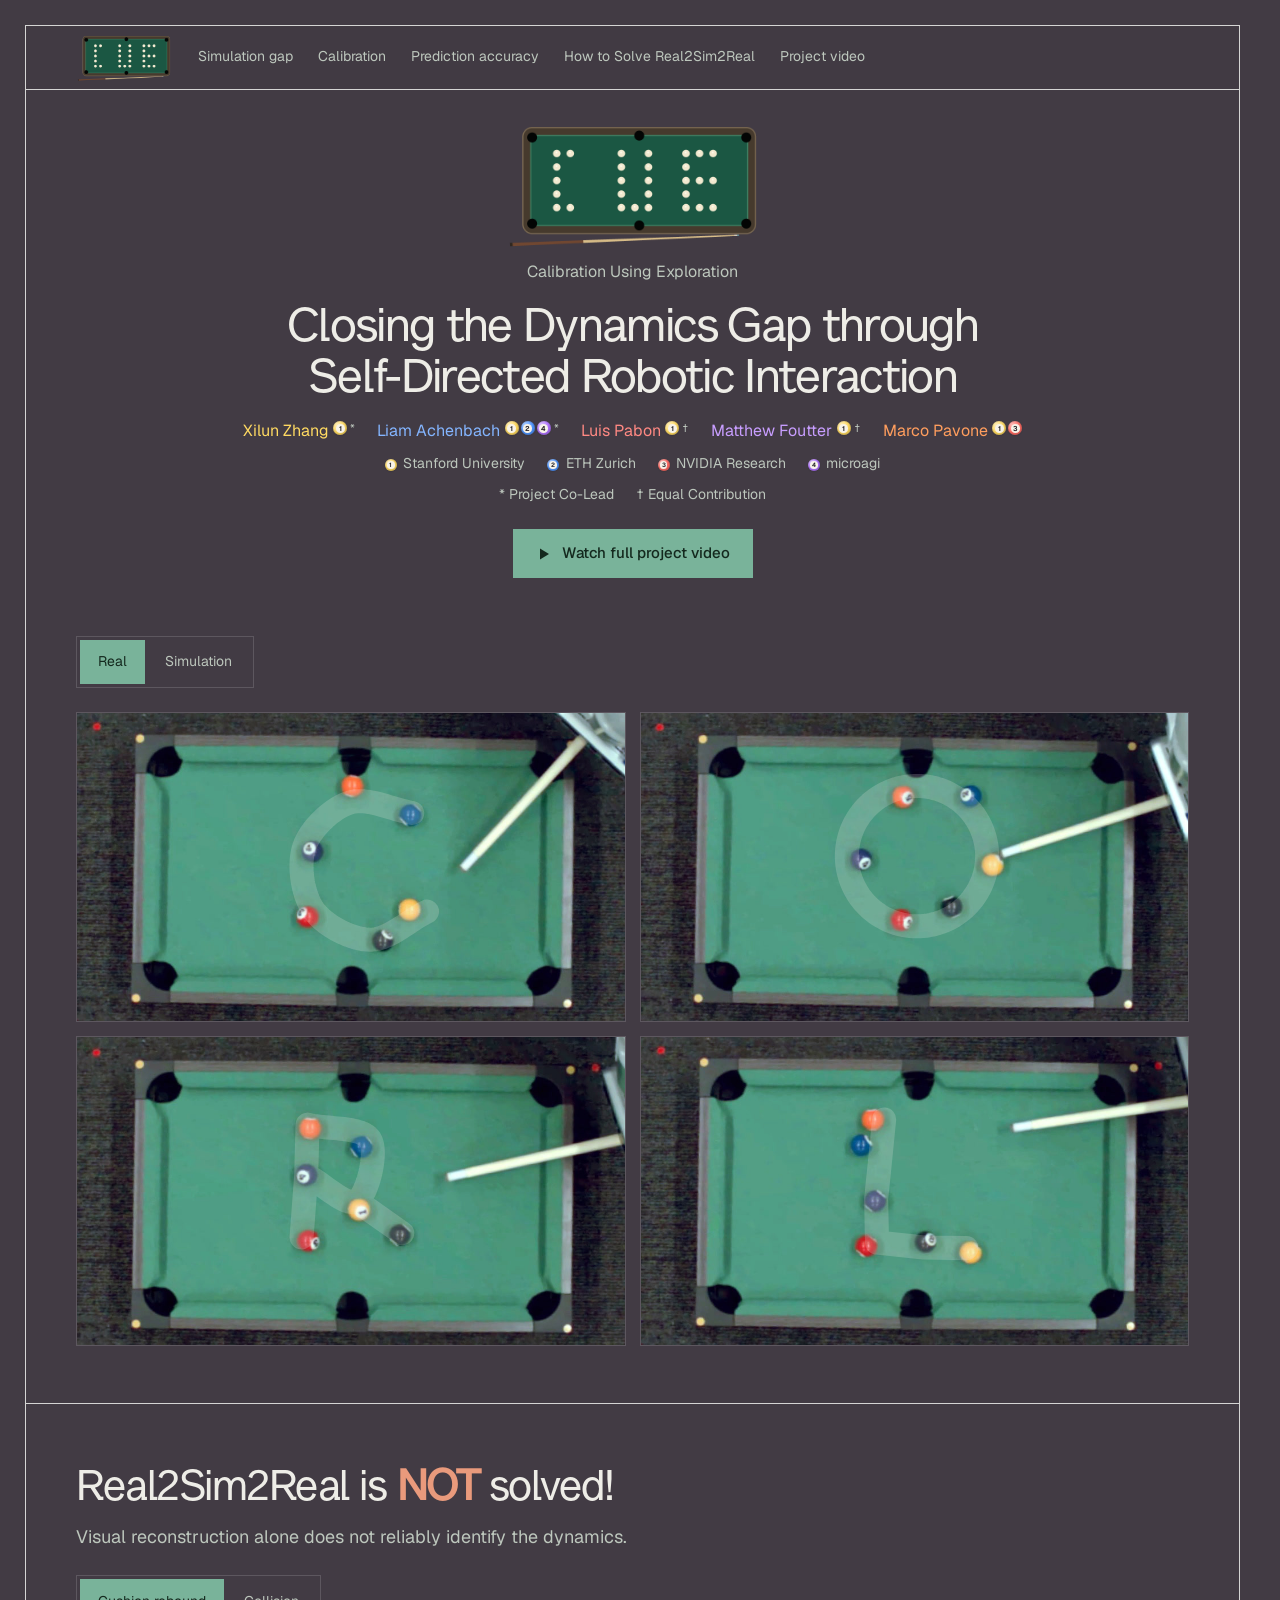
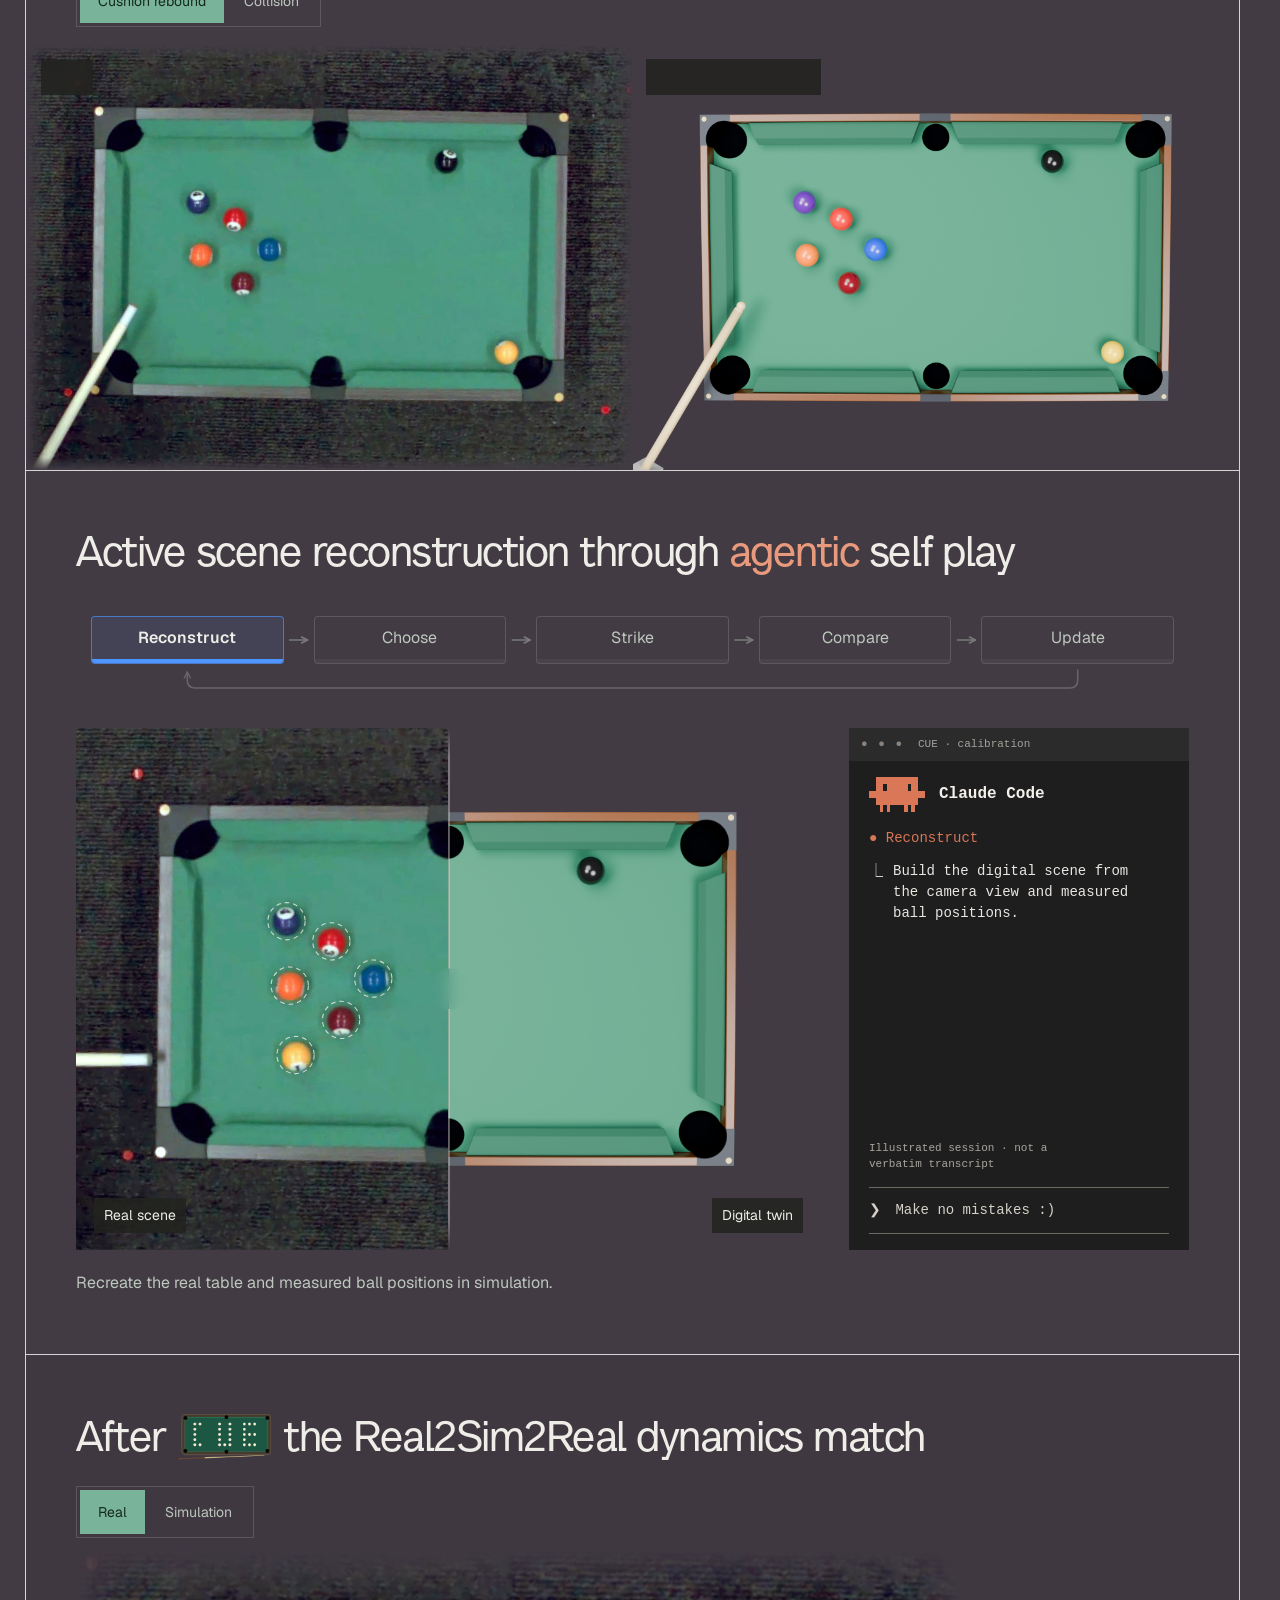
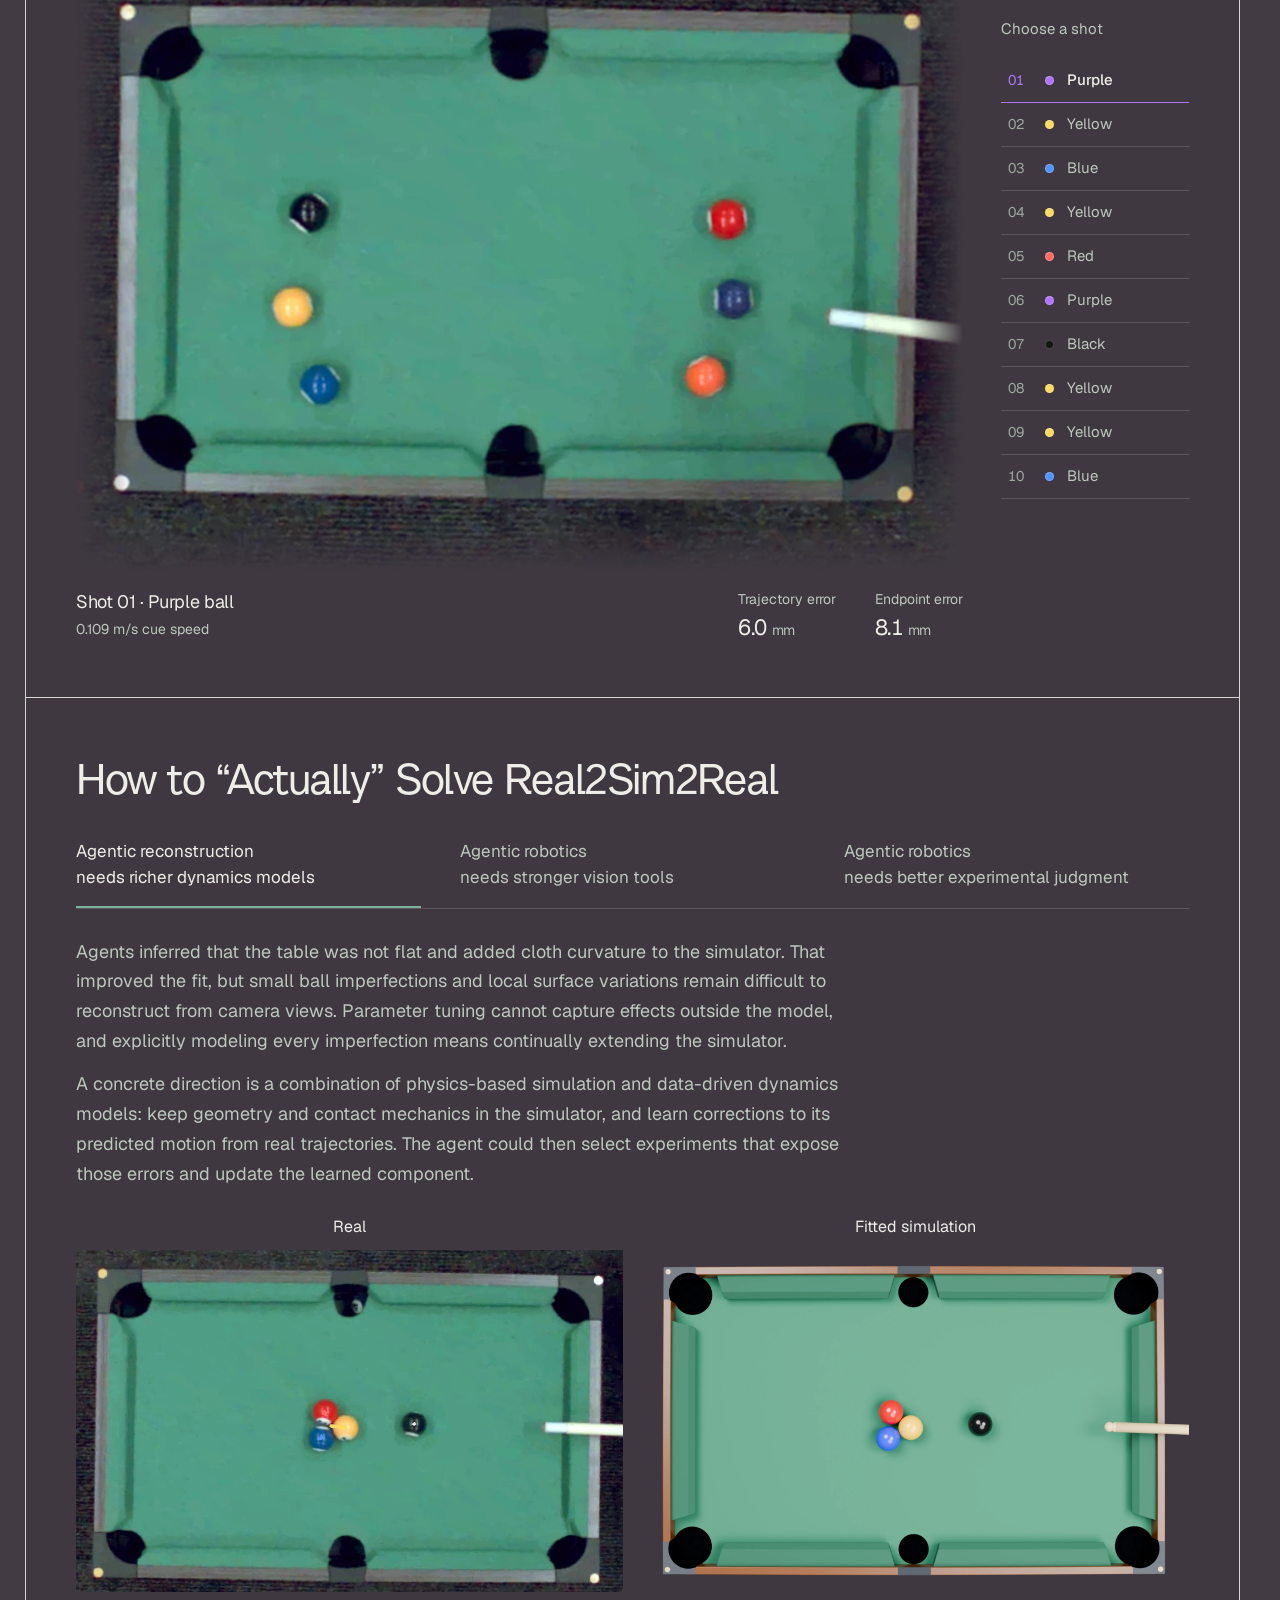
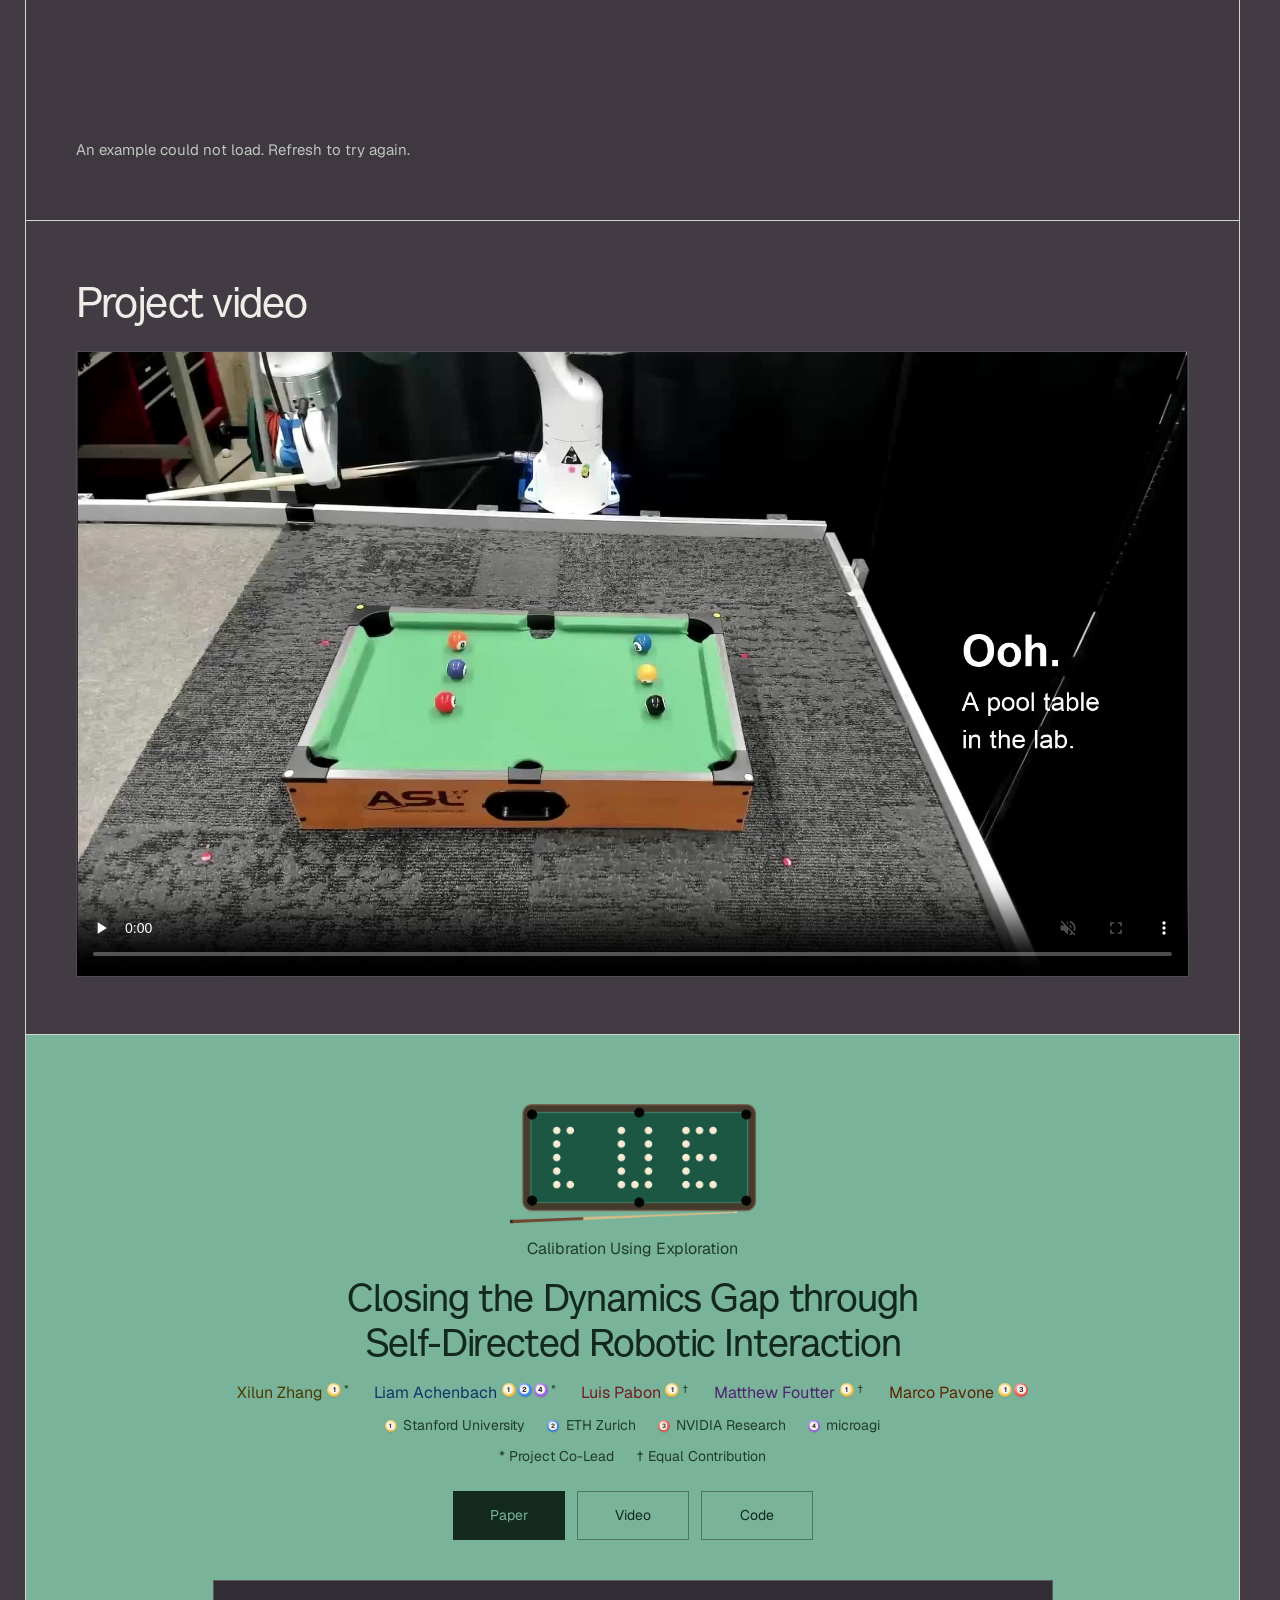
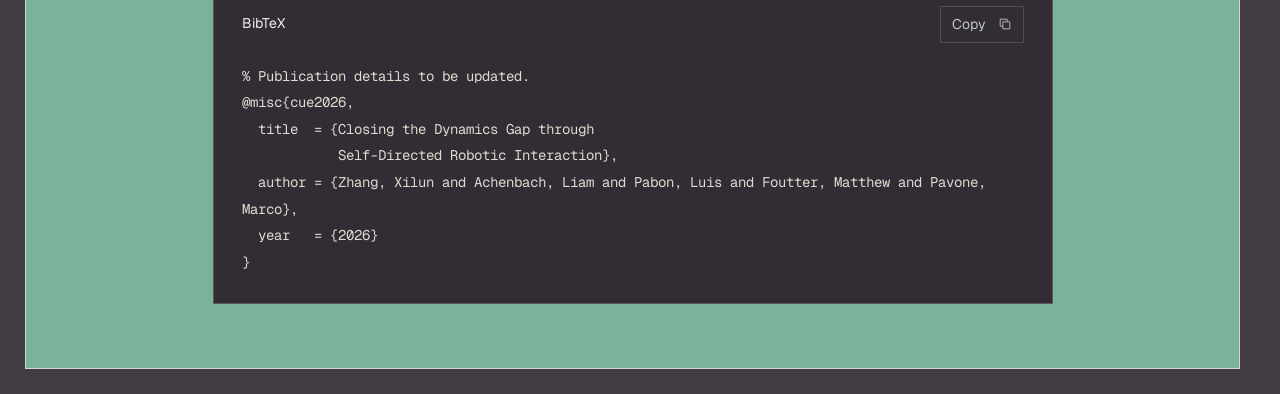
==== commit 66f40055: "Sync website from corl_late_breaking (cb20cdd)" ====
--- a/index.html
+++ b/index.html
@@ -348,7 +348,7 @@
     <header class="lab-section-heading"><h2 id="project-video-title" class="lab-title font-header-clean">Project video</h2></header>
         <figure class="paper-film" aria-label="CUE project video">
           <div class="paper-video-placeholder paper-hero-video">
-            <video data-loop-video data-video-controls controls muted loop playsinline preload="none" src="/media/project-video/cue-v30-1080p-43fec0c81b1f.mp4" poster="/media/project-video/cue-v30-poster-b7e09787c1e7.jpg" width="1920" height="1080" aria-label="CUE project overview"></video>
+            <video data-loop-video data-video-controls controls muted loop playsinline preload="none" src="/media/project-video/cue-v31-1080p-ccc5aa23a342.mp4" poster="/media/project-video/cue-v31-poster-81d2f6ac0445.jpg" width="1920" height="1080" aria-label="CUE project overview"></video>
           </div>
         </figure>
   </div>
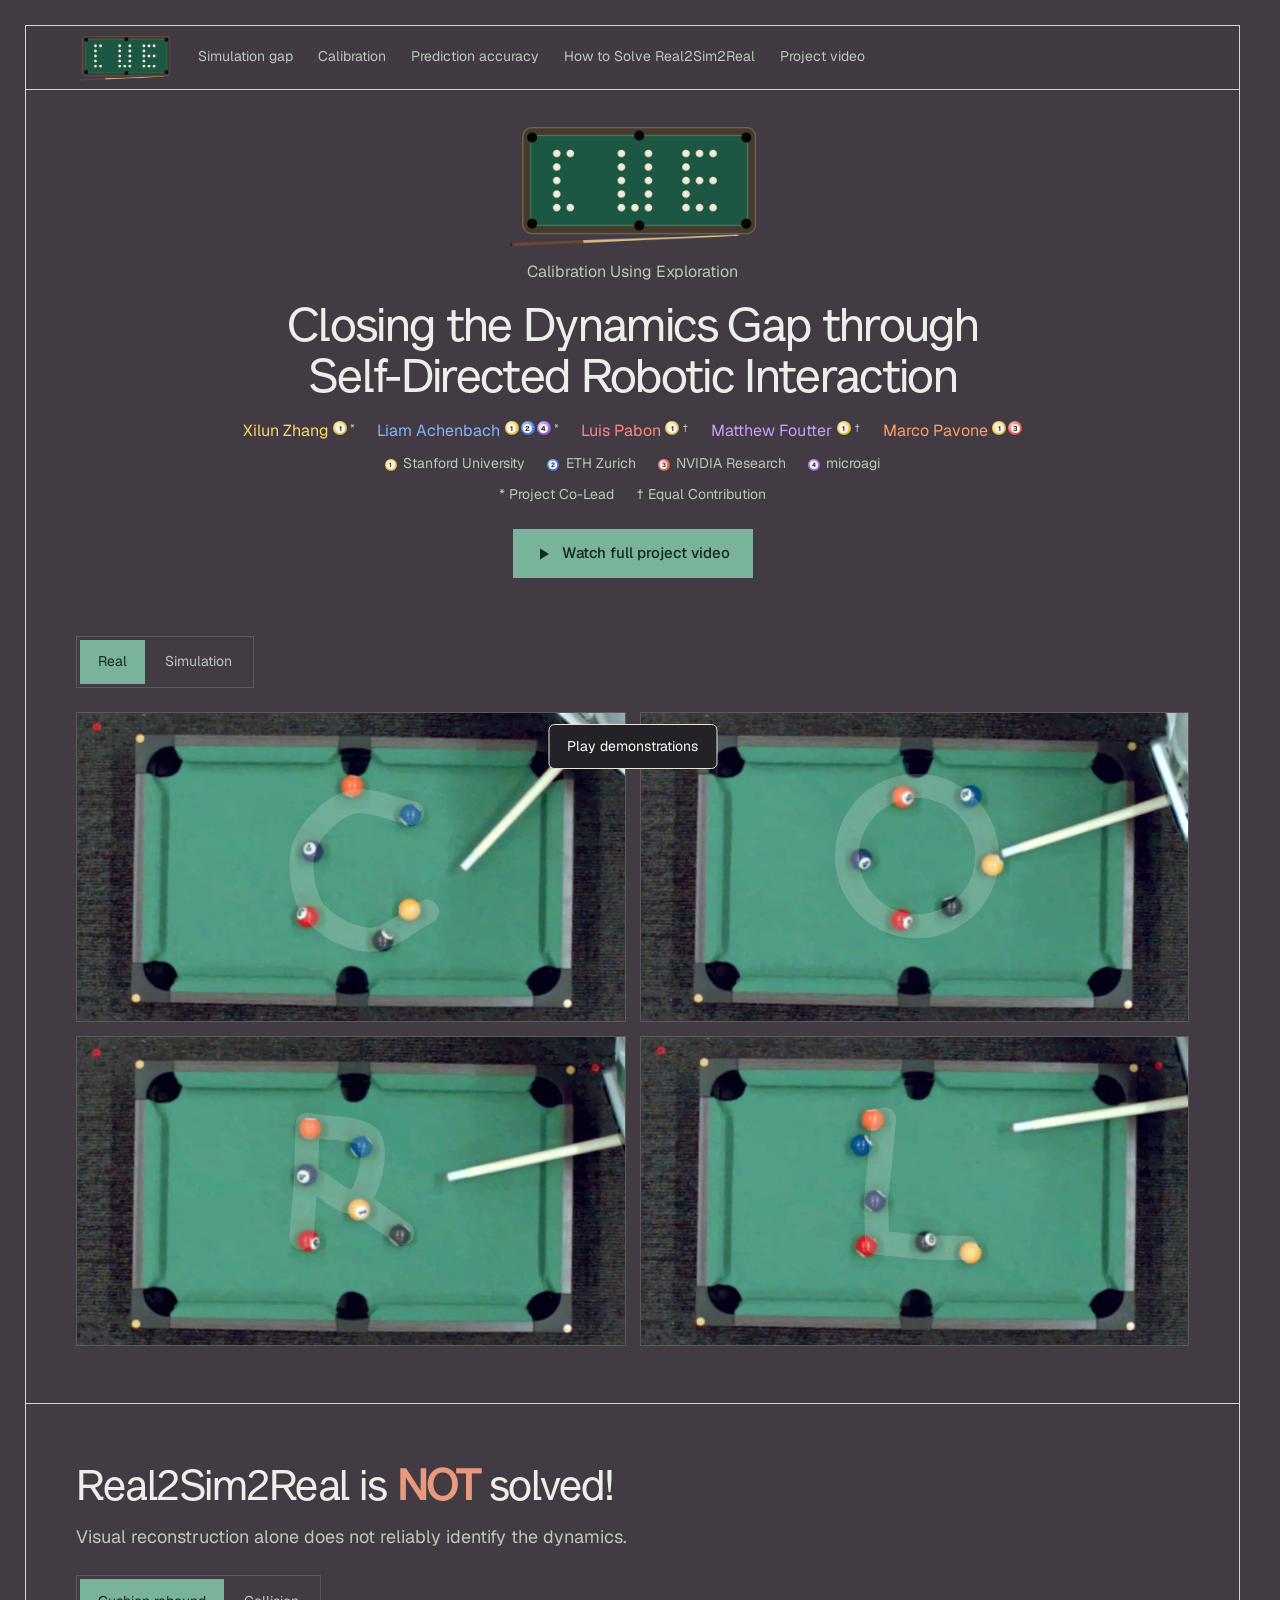
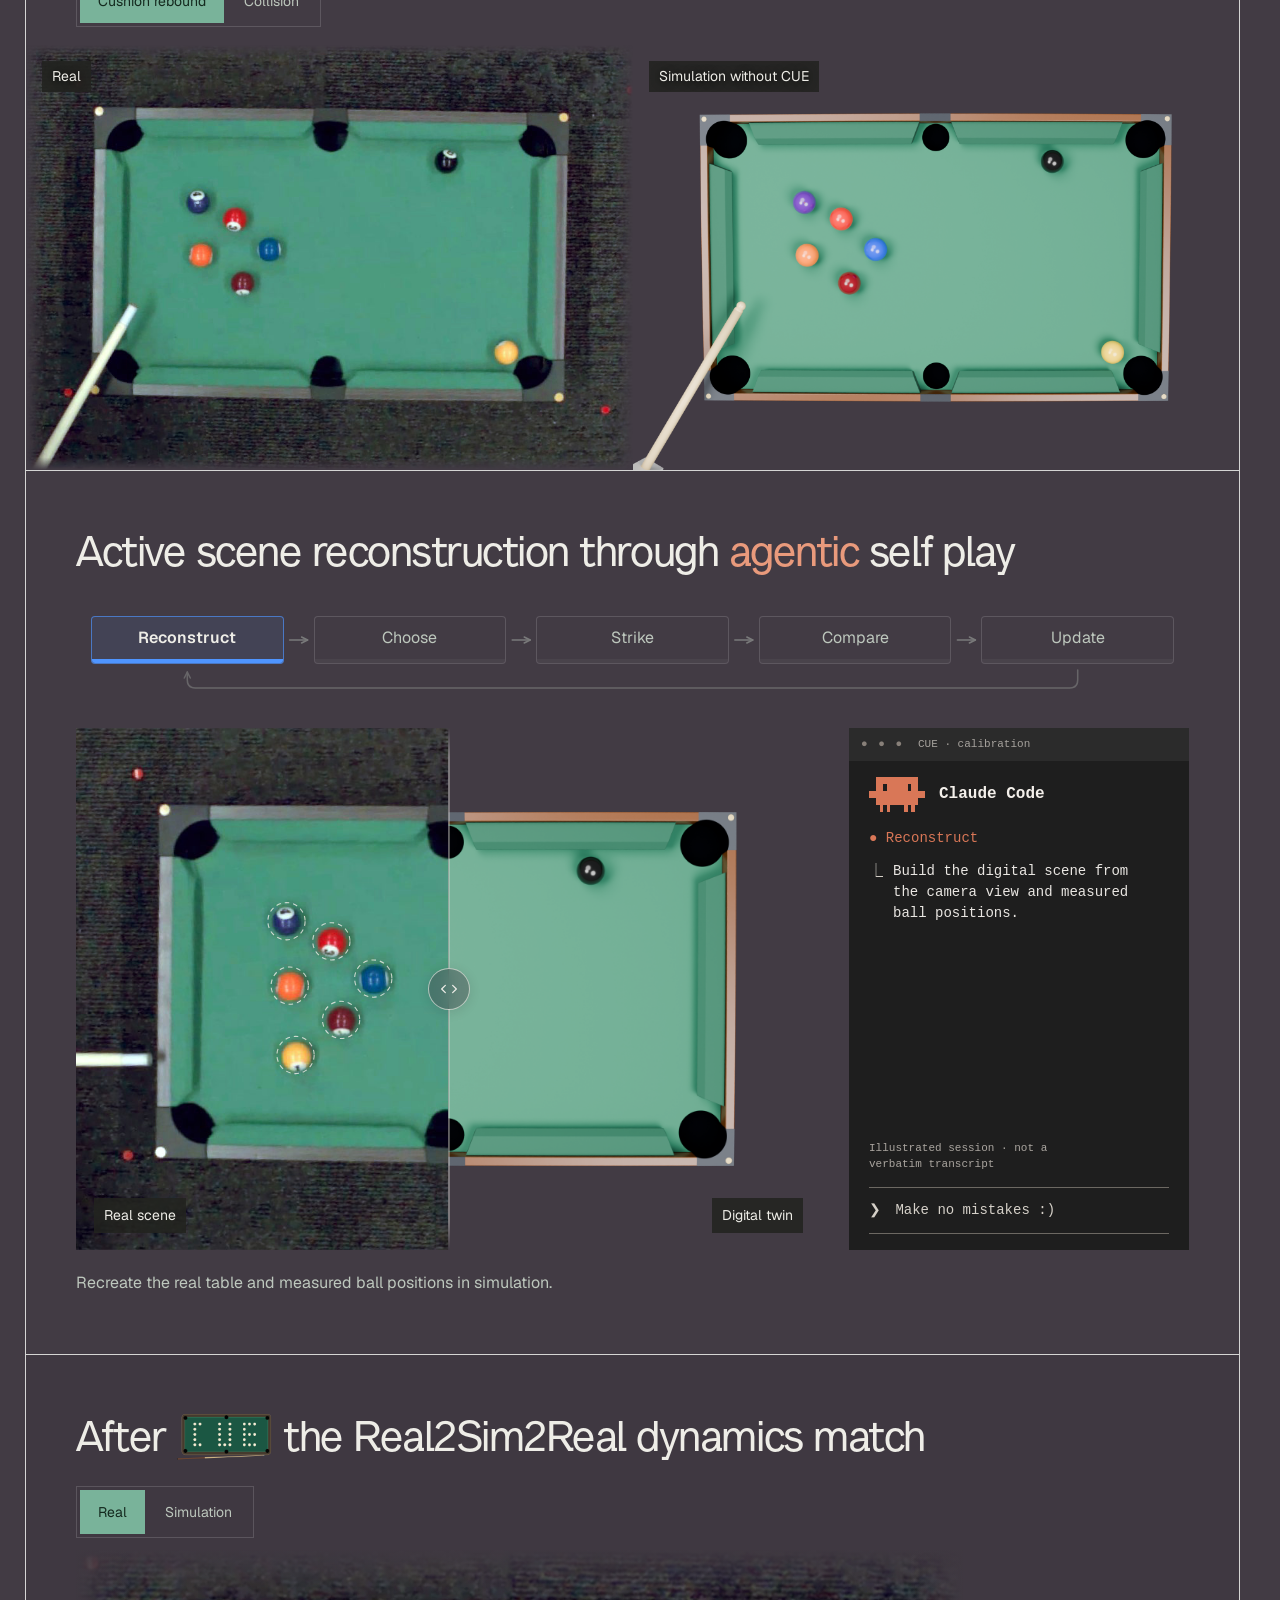
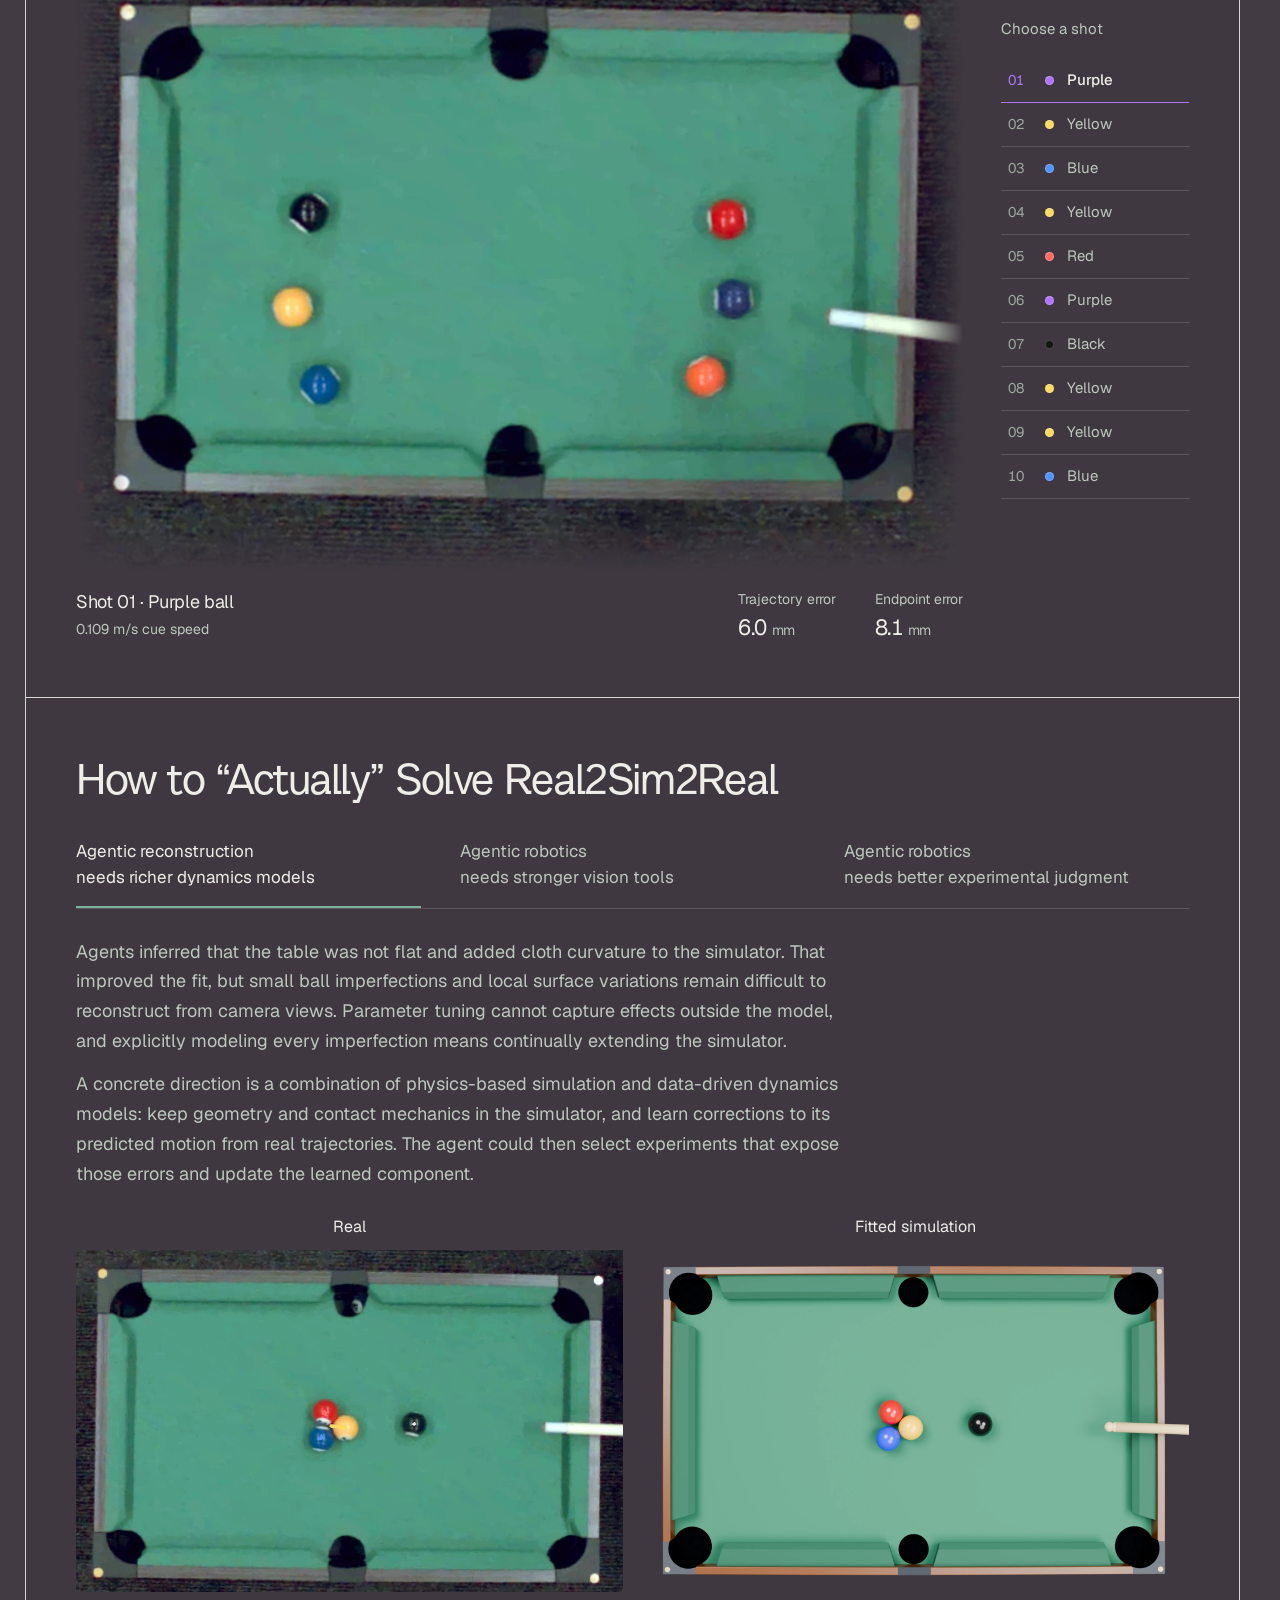
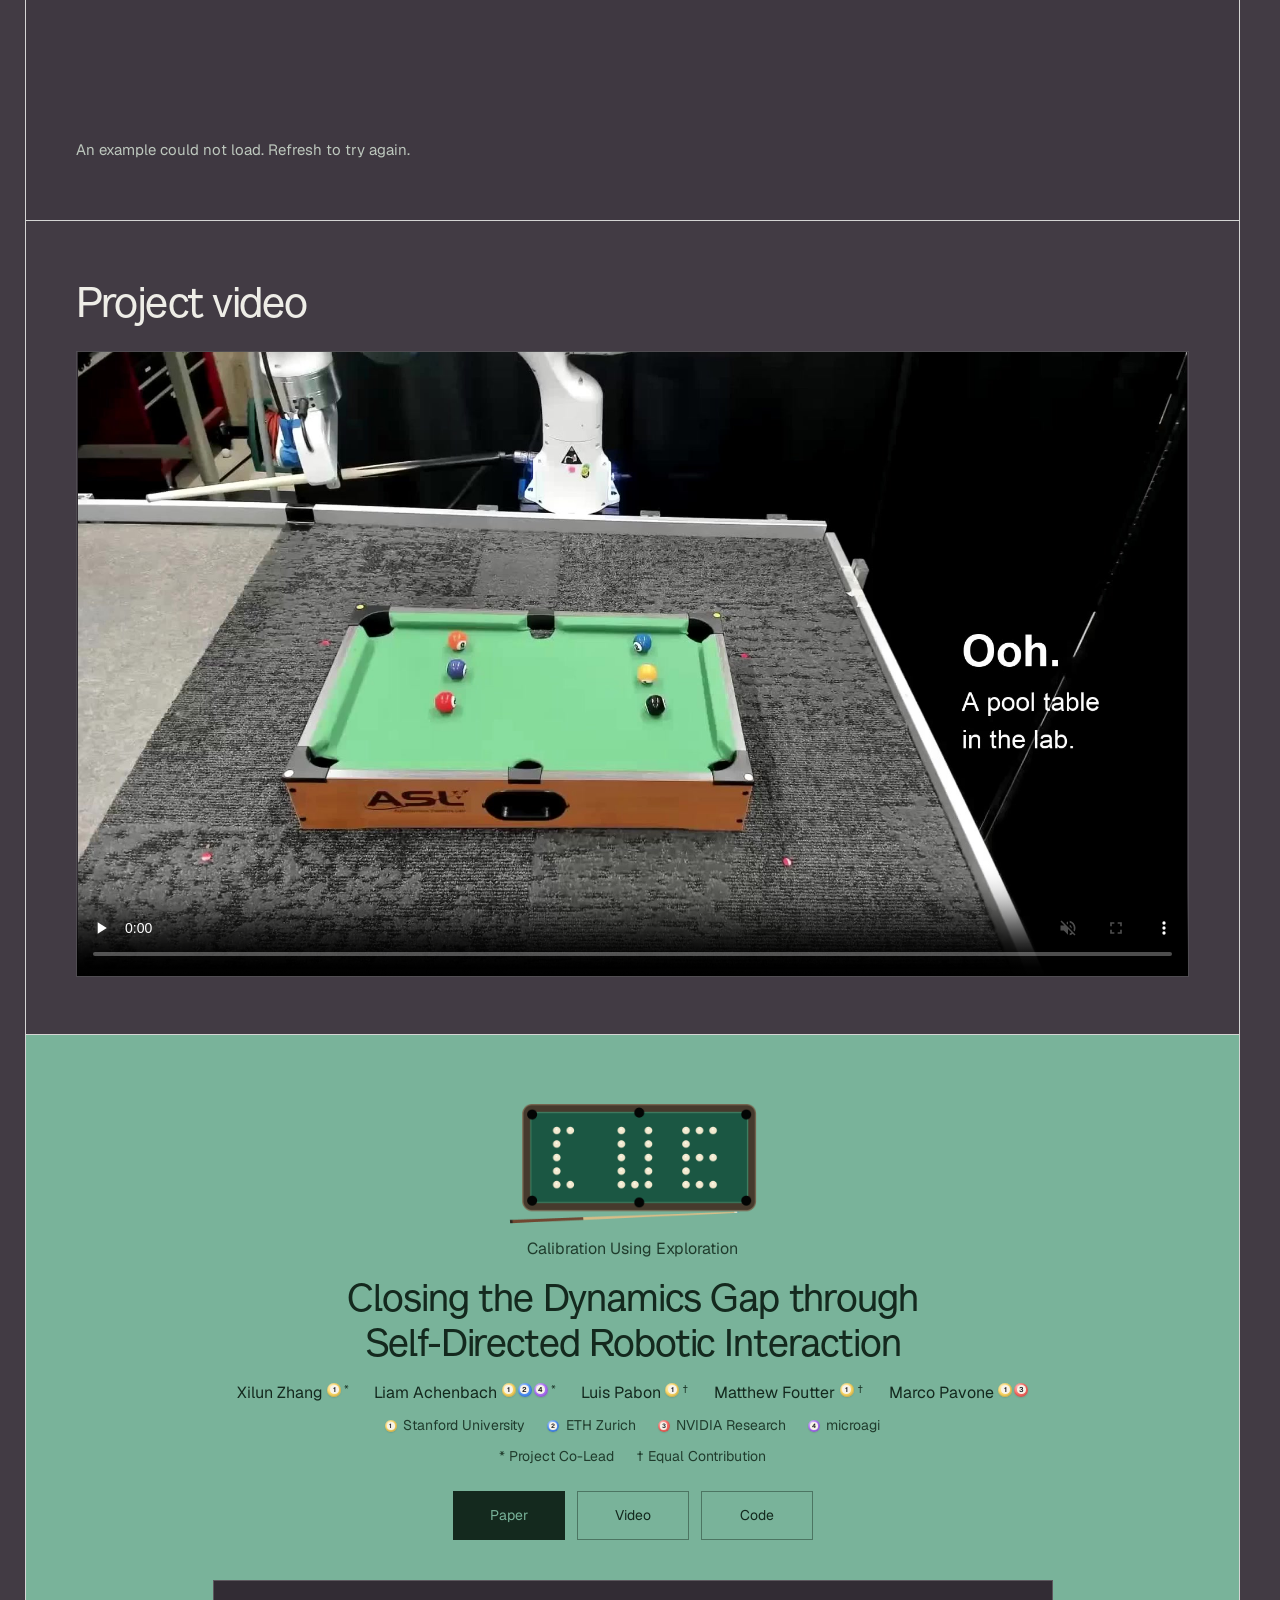
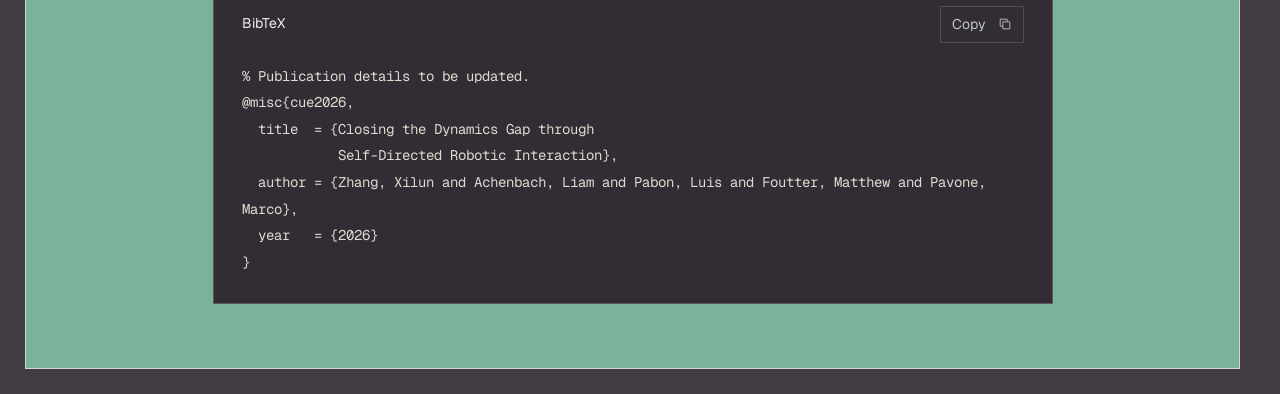
==== commit 3dbecb79: "Sync website from corl_late_breaking (91b1c4b)" ====
--- a/index.html
+++ b/index.html
@@ -1,10 +1,10 @@
 <!DOCTYPE html><html data-wf-domain="www.generalintuition.com" data-wf-page="68b73cdb66b9c097c35f3596" data-wf-site="68b73cd966b9c097c35f357b" lang="en"><head><meta charset="utf-8"/><title>Closing the Dynamics Gap through Self-Directed Robotic Interaction | CUE</title><meta content="CUE builds its own calibration tools and chooses experiments without resets. It reduces held-out ball-position error by 59% across 25 simulation conditions, with additional deployment on a real pool table." name="description"/><meta content="Closing the Dynamics Gap through Self-Directed Robotic Interaction | CUE" property="og:title"/><meta content="CUE builds its own calibration tools and chooses experiments without resets. It reduces held-out ball-position error by 59% across 25 simulation conditions, with additional deployment on a real pool table." property="og:description"/><meta content="Closing the Dynamics Gap through Self-Directed Robotic Interaction | CUE" name="twitter:title"/><meta content="CUE builds its own calibration tools and chooses experiments without resets. It reduces held-out ball-position error by 59% across 25 simulation conditions, with additional deployment on a real pool table." name="twitter:description"/><meta property="og:type" content="website"/><meta content="summary" name="twitter:card"/><meta content="width=device-width, initial-scale=1" name="viewport"/><link href="/assets/cdn.prod.website-files.com/68b73cd966b9c097c35f357b/css/gi-staging.webflow.shared.163eff2db.min.css?v=1bc7c1eb0a2e" rel="stylesheet" type="text/css"/><script src="/scripts/webflow-environment.js?v=61cdf6d4019b" type="text/javascript"></script><link href="/favicon.svg" rel="icon" type="image/svg+xml"/><link rel="stylesheet" href="/assets/cdn.jsdelivr.net/npm/lil-gui%400.19/dist/lil-gui.min.css?v=919fa410a6a6" />
 <link rel="preload" as="font" href="/assets/cdn.generalintuition.com/media/GeistMono-Light.woff2" type="font/woff2" crossorigin>
 <link rel="stylesheet" href="/styles/custom-01.css?v=bdd9a46c445d"/><meta name="robots" content="index,follow"/>
-<link rel="stylesheet" href="/styles/real-table.css?v=45d7a0de4c3e"/>
+<link rel="stylesheet" href="/styles/real-table.css?v=963f761fbdd7"/>
 <link rel="stylesheet" href="/styles/lessons.css?v=51bcaafea241"/>
 <link href="/styles/unseen-shots.css?v=b744914fde77" rel="stylesheet">
-</head><body class="paper-project"><div class="styles w-embed"><link rel="stylesheet" href="/styles/custom-02.css?v=c94dc77f4d84"/><link rel="stylesheet" href="/styles/paper.css?v=cf7c1ae30026"/><link rel="stylesheet" href="/styles/layouts.css?v=fe73faec25ab"/><link rel="stylesheet" href="/styles/study-method.css?v=66bf2888b426"/></div><div id="top" class="top"></div><div class="main pointer-events-disabled"><nav class="lab-index" aria-label="Study sections"><a class="lab-index-brand" href="#top" aria-label="CUE home"><img src="/media/branding/cue-logo.png" width="2496" height="1248" alt="CUE" decoding="async"></a><div class="lab-index-links"><a href="#dynamics-gap" data-section-link="dynamics-gap">Simulation gap</a><a href="#calibration-loop" data-section-link="calibration-loop">Calibration</a><a href="#prediction-results" data-section-link="prediction-results">Prediction accuracy</a><a href="#limitations" data-section-link="limitations">How to Solve Real2Sim2Real</a><a href="#project-video" data-section-link="project-video">Project video</a></div></nav>
+</head><body class="paper-project"><div class="styles w-embed"><link rel="stylesheet" href="/styles/custom-02.css?v=c94dc77f4d84"/><link rel="stylesheet" href="/styles/paper.css?v=fe68dc47061c"/><link rel="stylesheet" href="/styles/layouts.css?v=fe73faec25ab"/><link rel="stylesheet" href="/styles/study-method.css?v=66bf2888b426"/></div><div id="top" class="top"></div><div class="main pointer-events-disabled"><nav class="lab-index" aria-label="Study sections"><a class="lab-index-brand" href="#top" aria-label="CUE home"><img src="/media/branding/cue-logo.png" width="2496" height="1248" alt="CUE" decoding="async"></a><div class="lab-index-links"><a href="#dynamics-gap" data-section-link="dynamics-gap">Simulation gap</a><a href="#calibration-loop" data-section-link="calibration-loop">Calibration</a><a href="#prediction-results" data-section-link="prediction-results">Prediction accuracy</a><a href="#limitations" data-section-link="limitations">How to Solve Real2Sim2Real</a><a href="#project-video" data-section-link="project-video">Project video</a></div></nav>
 <header class="paper-hero" aria-labelledby="paper-title">
   <div class="paper-hero-shell">
     <div class="paper-hero-masthead">
@@ -17,7 +17,7 @@
       <div class="paper-hero-identity">
         <h1 id="paper-title" class="paper-title font-header-clean">Closing the Dynamics Gap through Self-Directed Robotic Interaction</h1>
         <div class="paper-byline" aria-label="Authors and affiliations">
-          <div class="paper-authors"><span>Xilun Zhang<sup class="paper-author-markers"><span class="paper-pool-ball" data-ball="1"><span>1</span></span><span class="paper-marker-separator">,</span><span class="paper-contribution-marker">*</span></sup></span><span>Liam Achenbach<sup class="paper-author-markers"><span class="paper-pool-ball" data-ball="1"><span>1</span></span><span class="paper-marker-separator">,</span><span class="paper-pool-ball" data-ball="2"><span>2</span></span><span class="paper-marker-separator">,</span><span class="paper-pool-ball" data-ball="4"><span>4</span></span><span class="paper-marker-separator">,</span><span class="paper-contribution-marker">*</span></sup></span><span>Luis Pabon<sup class="paper-author-markers"><span class="paper-pool-ball" data-ball="1"><span>1</span></span><span class="paper-marker-separator">,</span><span class="paper-contribution-marker">†</span></sup></span><span>Matthew Foutter<sup class="paper-author-markers"><span class="paper-pool-ball" data-ball="1"><span>1</span></span><span class="paper-marker-separator">,</span><span class="paper-contribution-marker">†</span></sup></span><span>Marco Pavone<sup class="paper-author-markers"><span class="paper-pool-ball" data-ball="1"><span>1</span></span><span class="paper-marker-separator">,</span><span class="paper-pool-ball" data-ball="3"><span>3</span></span></sup></span></div>
+          <div class="paper-authors"><span><a href="https://xilunzhangrobo.github.io/" target="_blank" rel="noopener noreferrer">Xilun Zhang</a><sup class="paper-author-markers"><span class="paper-pool-ball" data-ball="1"><span>1</span></span><span class="paper-marker-separator">,</span><span class="paper-contribution-marker">*</span></sup></span><span><a href="https://scholar.google.com/citations?user=NJTqs7QAAAAJ&amp;hl=en" target="_blank" rel="noopener noreferrer">Liam Achenbach</a><sup class="paper-author-markers"><span class="paper-pool-ball" data-ball="1"><span>1</span></span><span class="paper-marker-separator">,</span><span class="paper-pool-ball" data-ball="2"><span>2</span></span><span class="paper-marker-separator">,</span><span class="paper-pool-ball" data-ball="4"><span>4</span></span><span class="paper-marker-separator">,</span><span class="paper-contribution-marker">*</span></sup></span><span><a href="https://luispabon.info/" target="_blank" rel="noopener noreferrer">Luis Pabon</a><sup class="paper-author-markers"><span class="paper-pool-ball" data-ball="1"><span>1</span></span><span class="paper-marker-separator">,</span><span class="paper-contribution-marker">†</span></sup></span><span><a href="https://scholar.google.com/citations?user=DsWNh1YAAAAJ&amp;hl=en" target="_blank" rel="noopener noreferrer">Matthew Foutter</a><sup class="paper-author-markers"><span class="paper-pool-ball" data-ball="1"><span>1</span></span><span class="paper-marker-separator">,</span><span class="paper-contribution-marker">†</span></sup></span><span><a href="https://web.stanford.edu/~pavone/index.html" target="_blank" rel="noopener noreferrer">Marco Pavone</a><sup class="paper-author-markers"><span class="paper-pool-ball" data-ball="1"><span>1</span></span><span class="paper-marker-separator">,</span><span class="paper-pool-ball" data-ball="3"><span>3</span></span></sup></span></div>
           <div class="paper-affiliations"><span><sup class="paper-affiliation-marker"><span class="paper-pool-ball" data-ball="1"><span>1</span></span></sup> Stanford University</span><span><sup class="paper-affiliation-marker"><span class="paper-pool-ball" data-ball="2"><span>2</span></span></sup> ETH Zurich</span><span><sup class="paper-affiliation-marker"><span class="paper-pool-ball" data-ball="3"><span>3</span></span></sup> NVIDIA Research</span><span><sup class="paper-affiliation-marker"><span class="paper-pool-ball" data-ball="4"><span>4</span></span></sup> microagi</span></div>
           <p class="paper-contributions"><span>* Project Co-Lead</span><span>† Equal Contribution</span></p>
         </div>
@@ -365,7 +365,7 @@
       <div class="lab-footer-paper">
         <h2 id="footer-paper-title" class="lab-footer-paper-title font-header-clean">Closing the Dynamics Gap through Self-Directed Robotic Interaction</h2>
         <div class="lab-footer-byline" aria-label="Authors and affiliations">
-          <div class="paper-authors"><span>Xilun Zhang<sup class="paper-author-markers"><span class="paper-pool-ball" data-ball="1"><span>1</span></span><span class="paper-marker-separator">,</span><span class="paper-contribution-marker">*</span></sup></span><span>Liam Achenbach<sup class="paper-author-markers"><span class="paper-pool-ball" data-ball="1"><span>1</span></span><span class="paper-marker-separator">,</span><span class="paper-pool-ball" data-ball="2"><span>2</span></span><span class="paper-marker-separator">,</span><span class="paper-pool-ball" data-ball="4"><span>4</span></span><span class="paper-marker-separator">,</span><span class="paper-contribution-marker">*</span></sup></span><span>Luis Pabon<sup class="paper-author-markers"><span class="paper-pool-ball" data-ball="1"><span>1</span></span><span class="paper-marker-separator">,</span><span class="paper-contribution-marker">†</span></sup></span><span>Matthew Foutter<sup class="paper-author-markers"><span class="paper-pool-ball" data-ball="1"><span>1</span></span><span class="paper-marker-separator">,</span><span class="paper-contribution-marker">†</span></sup></span><span>Marco Pavone<sup class="paper-author-markers"><span class="paper-pool-ball" data-ball="1"><span>1</span></span><span class="paper-marker-separator">,</span><span class="paper-pool-ball" data-ball="3"><span>3</span></span></sup></span></div>
+          <div class="paper-authors"><span><a href="https://xilunzhangrobo.github.io/" target="_blank" rel="noopener noreferrer">Xilun Zhang</a><sup class="paper-author-markers"><span class="paper-pool-ball" data-ball="1"><span>1</span></span><span class="paper-marker-separator">,</span><span class="paper-contribution-marker">*</span></sup></span><span><a href="https://scholar.google.com/citations?user=NJTqs7QAAAAJ&amp;hl=en" target="_blank" rel="noopener noreferrer">Liam Achenbach</a><sup class="paper-author-markers"><span class="paper-pool-ball" data-ball="1"><span>1</span></span><span class="paper-marker-separator">,</span><span class="paper-pool-ball" data-ball="2"><span>2</span></span><span class="paper-marker-separator">,</span><span class="paper-pool-ball" data-ball="4"><span>4</span></span><span class="paper-marker-separator">,</span><span class="paper-contribution-marker">*</span></sup></span><span><a href="https://luispabon.info/" target="_blank" rel="noopener noreferrer">Luis Pabon</a><sup class="paper-author-markers"><span class="paper-pool-ball" data-ball="1"><span>1</span></span><span class="paper-marker-separator">,</span><span class="paper-contribution-marker">†</span></sup></span><span><a href="https://scholar.google.com/citations?user=DsWNh1YAAAAJ&amp;hl=en" target="_blank" rel="noopener noreferrer">Matthew Foutter</a><sup class="paper-author-markers"><span class="paper-pool-ball" data-ball="1"><span>1</span></span><span class="paper-marker-separator">,</span><span class="paper-contribution-marker">†</span></sup></span><span><a href="https://web.stanford.edu/~pavone/index.html" target="_blank" rel="noopener noreferrer">Marco Pavone</a><sup class="paper-author-markers"><span class="paper-pool-ball" data-ball="1"><span>1</span></span><span class="paper-marker-separator">,</span><span class="paper-pool-ball" data-ball="3"><span>3</span></span></sup></span></div>
           <div class="paper-affiliations"><span><sup class="paper-affiliation-marker"><span class="paper-pool-ball" data-ball="1"><span>1</span></span></sup> Stanford University</span><span><sup class="paper-affiliation-marker"><span class="paper-pool-ball" data-ball="2"><span>2</span></span></sup> ETH Zurich</span><span><sup class="paper-affiliation-marker"><span class="paper-pool-ball" data-ball="3"><span>3</span></span></sup> NVIDIA Research</span><span><sup class="paper-affiliation-marker"><span class="paper-pool-ball" data-ball="4"><span>4</span></span></sup> microagi</span></div>
           <p class="paper-contributions"><span>* Project Co-Lead</span><span>† Equal Contribution</span></p>
         </div>
@@ -399,7 +399,7 @@
 
 
 </div><div class="script-gsap w-embed w-script"><script src="/scripts/scroll-effects.js?v=cd3adbeadf2e"></script></div><div class="script-settings w-embed w-script"></div></div><script src="/assets/d3e54v103j8qbb.cloudfront.net/js/jquery-3.5.1.min.dc5e7f18c8-2d24d34b.js?v=f7f6a5894f1d" type="text/javascript"></script><script src="/assets/cdn.prod.website-files.com/68b73cd966b9c097c35f357b/js/webflow.schunk.7321a5097fb66f41.js?v=a22339e34db6" type="text/javascript"></script><script src="/assets/cdn.prod.website-files.com/68b73cd966b9c097c35f357b/js/webflow.751e0867.148dc658e77a3916.js?v=bb4c0003021f" type="text/javascript"></script><script src="/assets/cdn.prod.website-files.com/gsap/3.15.0/gsap.min.js?v=92bb9a96476f" type="text/javascript"></script><script src="/assets/cdn.prod.website-files.com/gsap/3.15.0/ScrambleTextPlugin.min.js?v=a2cfaa722323" type="text/javascript"></script><script src="/assets/cdn.prod.website-files.com/gsap/3.15.0/ScrollTrigger.min.js?v=b0b14d67b55b" type="text/javascript"></script><script src="/assets/cdn.prod.website-files.com/gsap/3.15.0/SplitText.min.js?v=419f7027a5f0" type="text/javascript"></script><script src="/scripts/gsap-plugins.js?v=159714d6b336" type="text/javascript"></script><script src="/scripts/alpha-video.js?v=7a299f34587a" defer></script><script src="/scripts/media-loops.js?v=9e96b840fff1" defer></script><script src="/scripts/dynamics-gap.js?v=36f330e9cd94" defer></script><script src="/scripts/layouts.js?v=23a353e5b4f3" defer></script><script src="/scripts/study-method.js?v=eb67c3e7d0df" defer></script><script src="/scripts/video-reveal.js?v=f9a837eba0ac" defer></script>
-<script src="/scripts/real-table.js?v=15b359290695" defer></script>
+<script src="/scripts/real-table.js?v=e7a79e48036f" defer></script>
 <script src="/scripts/lessons.js?v=9d728eb7a74c" defer></script>
 <script src="/scripts/unseen-shots.js?v=7f13d2ccbc85" defer></script>
 <script src="/scripts/calibration-reveals.js?v=fdd0768fac90" defer></script>
--- a/styles/real-table.css
+++ b/styles/real-table.css
@@ -83,3 +83,8 @@
 @media (prefers-reduced-motion: reduce) {
   #real-table .corl-lens { transition: none; }
 }
+
+/* Mobile browsers can require an explicit gesture after suspending playback. */
+#real-table .corl-resume { position: absolute; z-index: 3; top: 12px; left: 50%; transform: translateX(-50%); padding: 12px 18px; border: 1px solid #e8e2d3; border-radius: 6px; background: #242127; color: #fff; font: 14px/1.4 'Geist Wght', sans-serif; cursor: pointer; white-space: nowrap; }
+#real-table .corl-resume[hidden] { display: none; }
+#real-table .corl-resume:focus-visible { outline: 2px solid #e99a7c; outline-offset: 3px; }
--- a/styles/paper.css
+++ b/styles/paper.css
@@ -137,3 +137,7 @@
 /* Emphasis is part of the heading from the first render. */
 .gap-not, .agentic-highlight { color: #e99a7c; }
 .gap-not { font-weight: 600; }
+
+.paper-authors a { color: inherit; text-decoration: none; text-underline-offset: .2em; }
+.paper-authors a:hover, .paper-authors a:focus-visible { color: inherit; text-decoration: underline; }
+.paper-authors a:focus-visible { outline: 1px solid currentColor; outline-offset: 4px; }
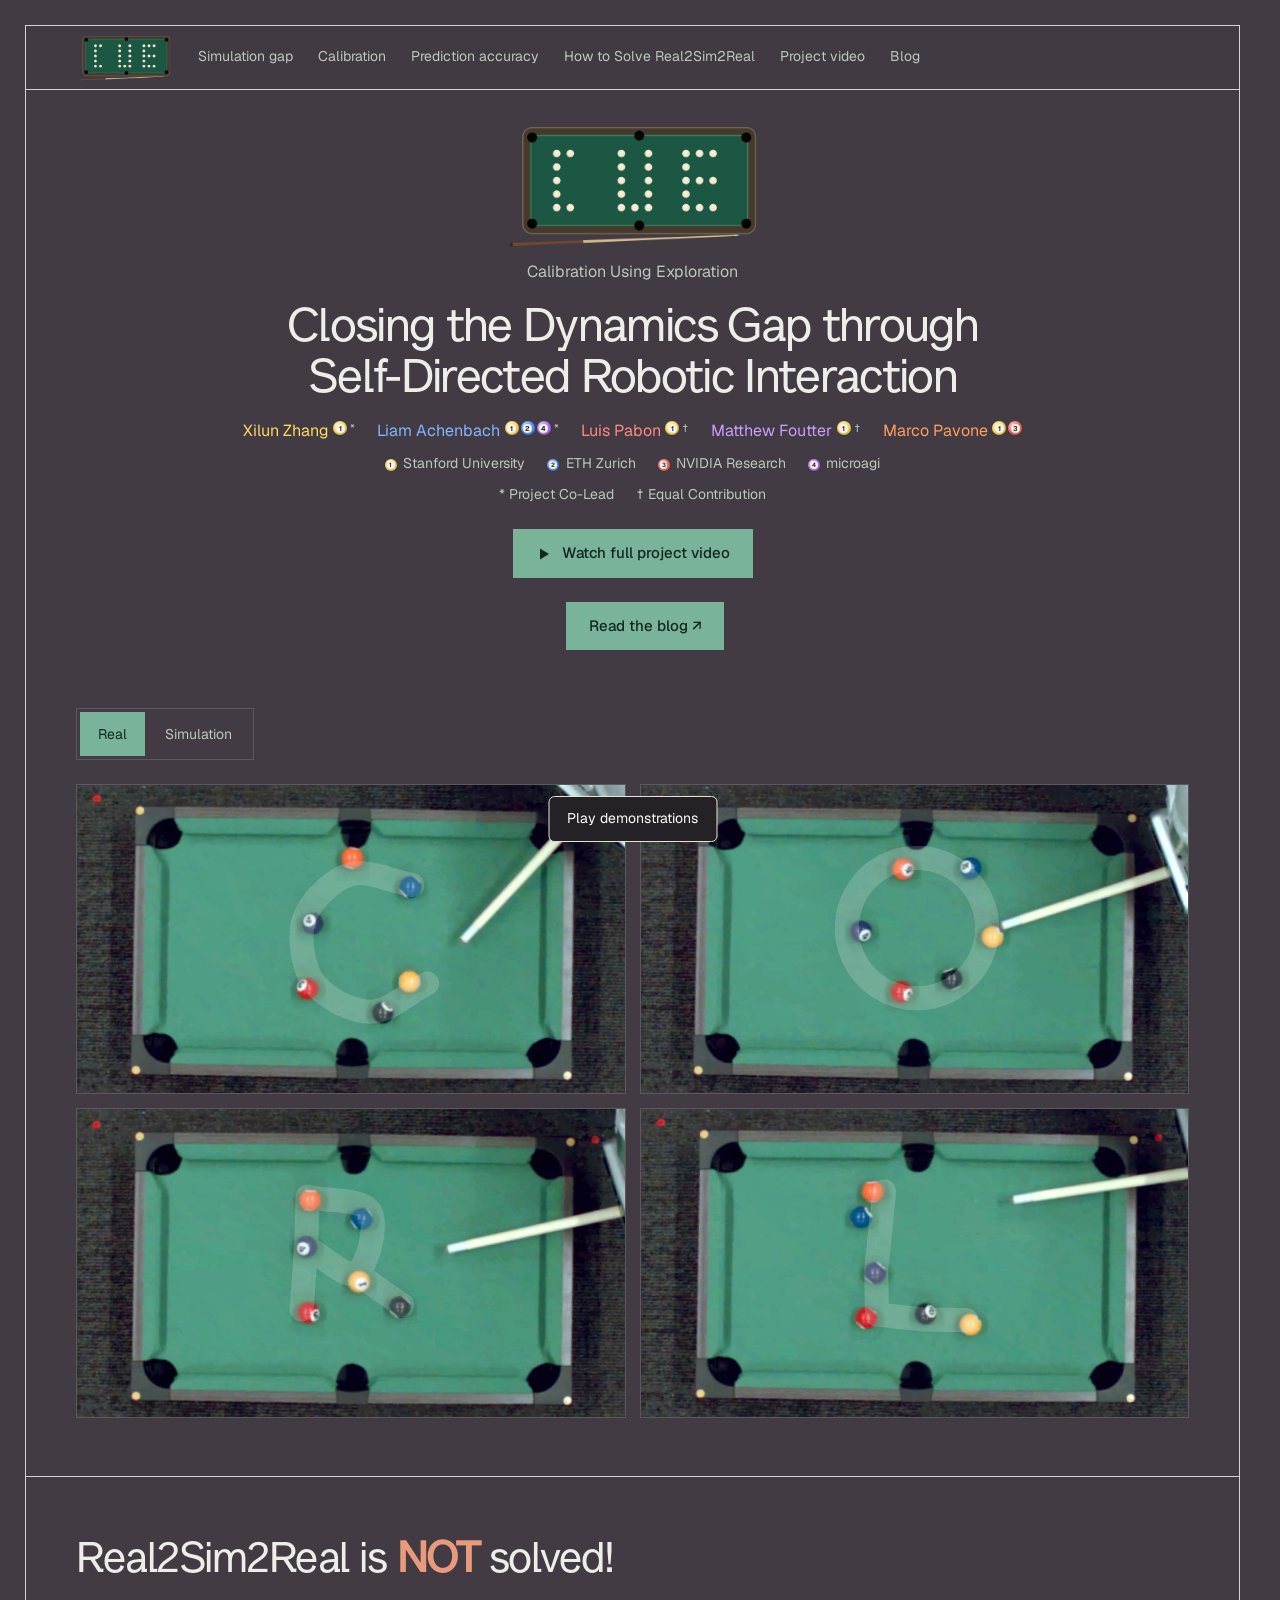
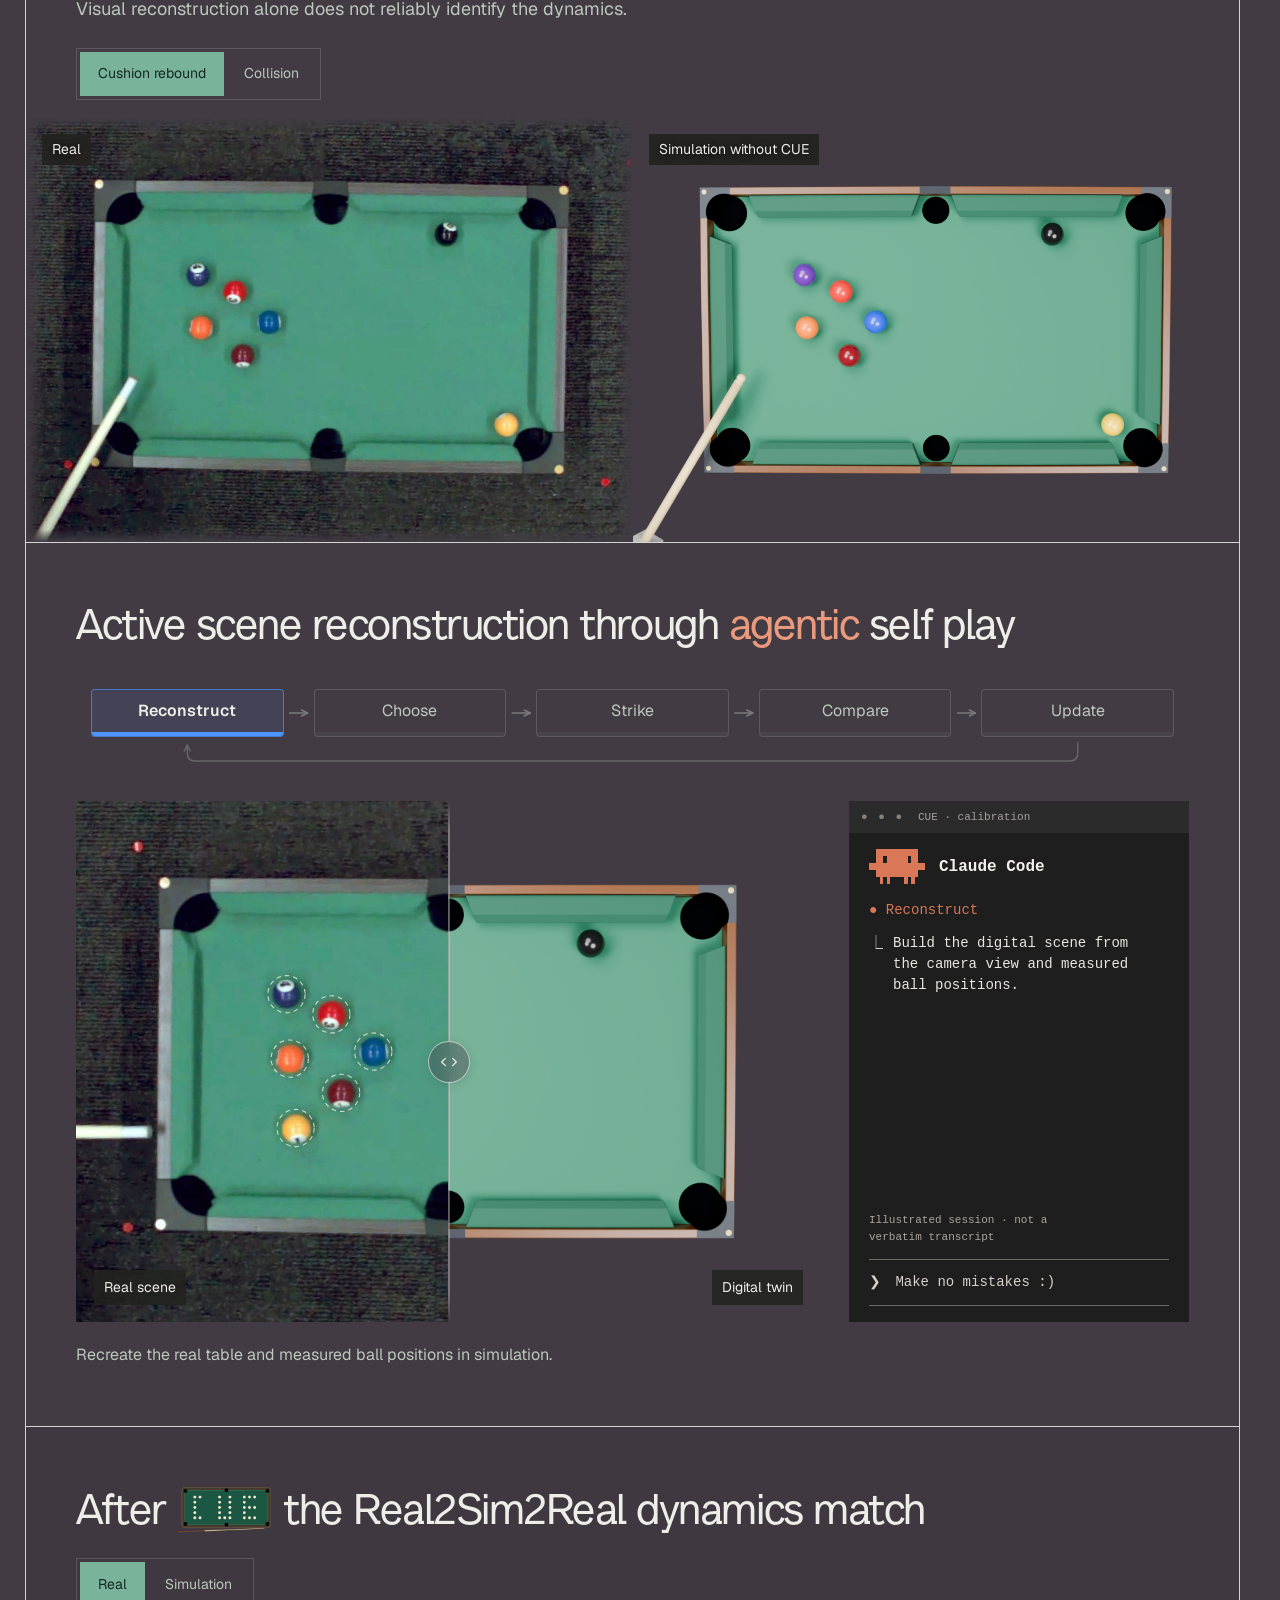
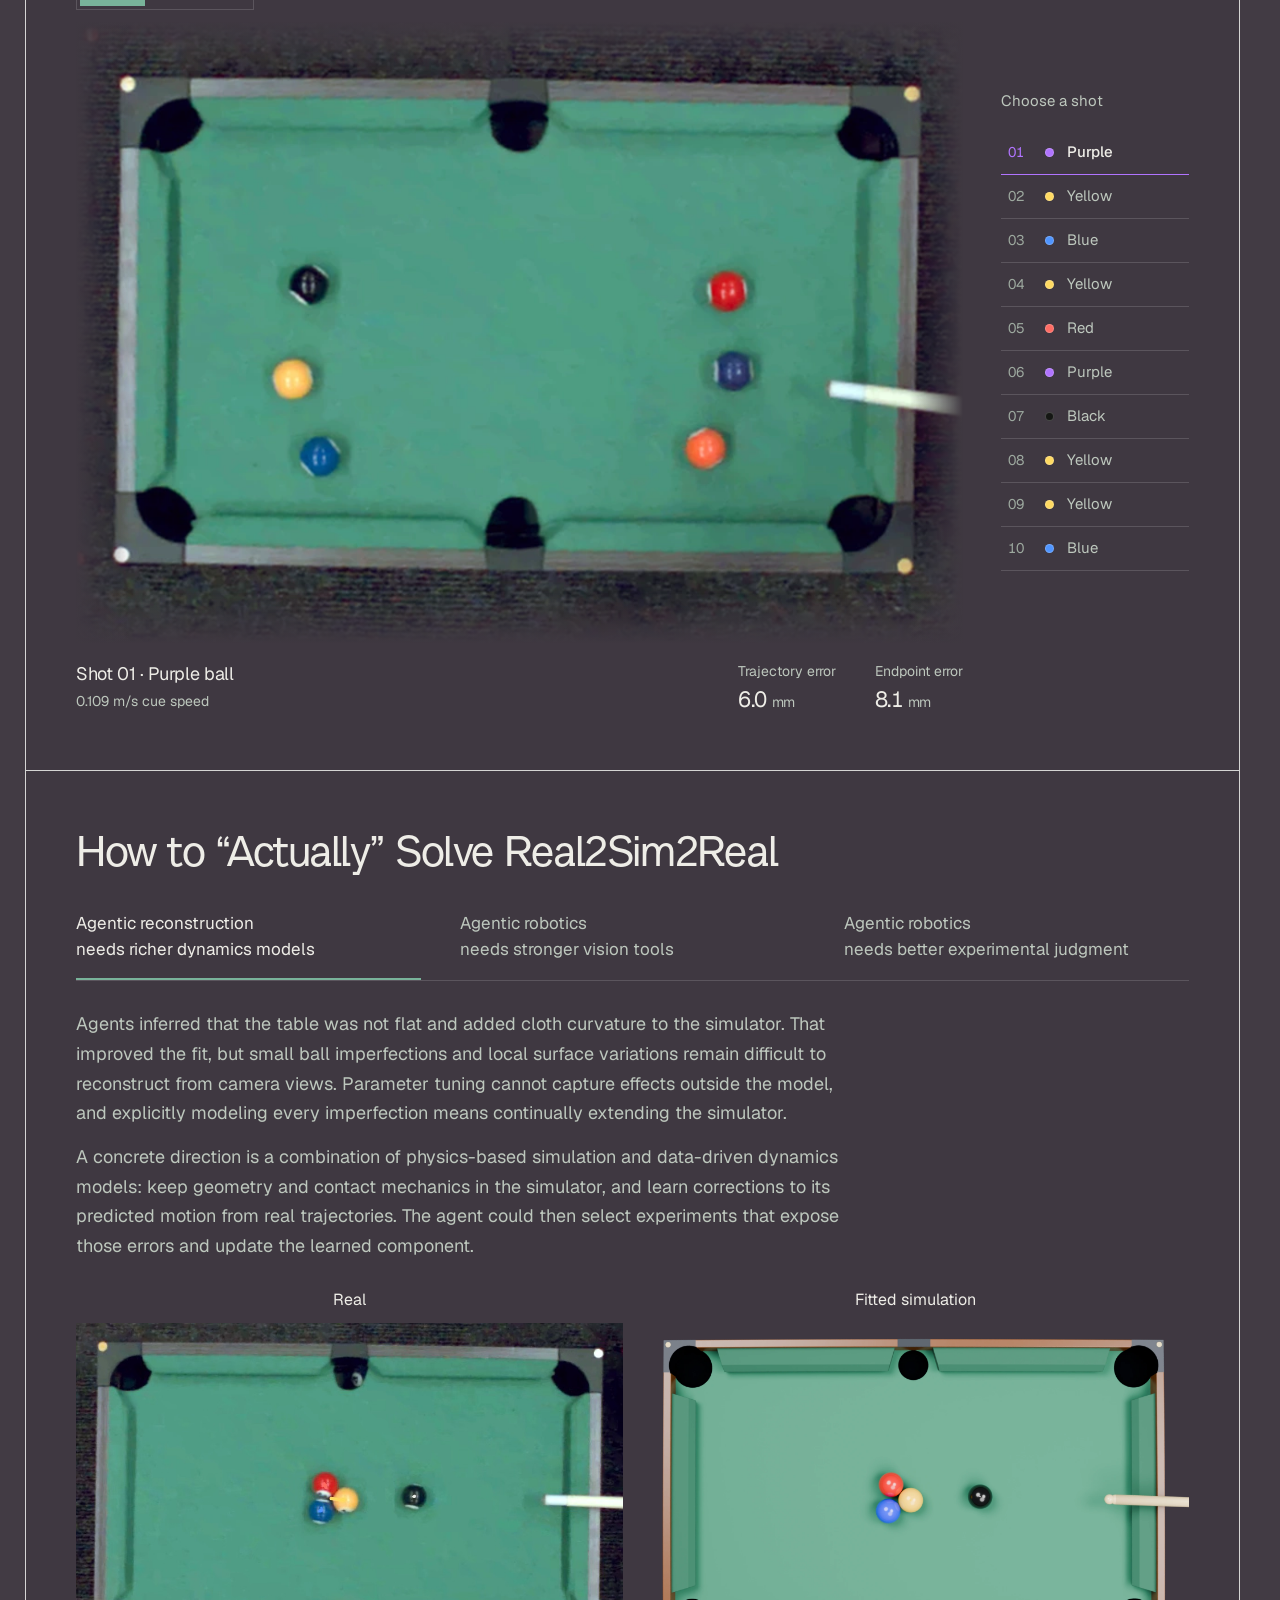
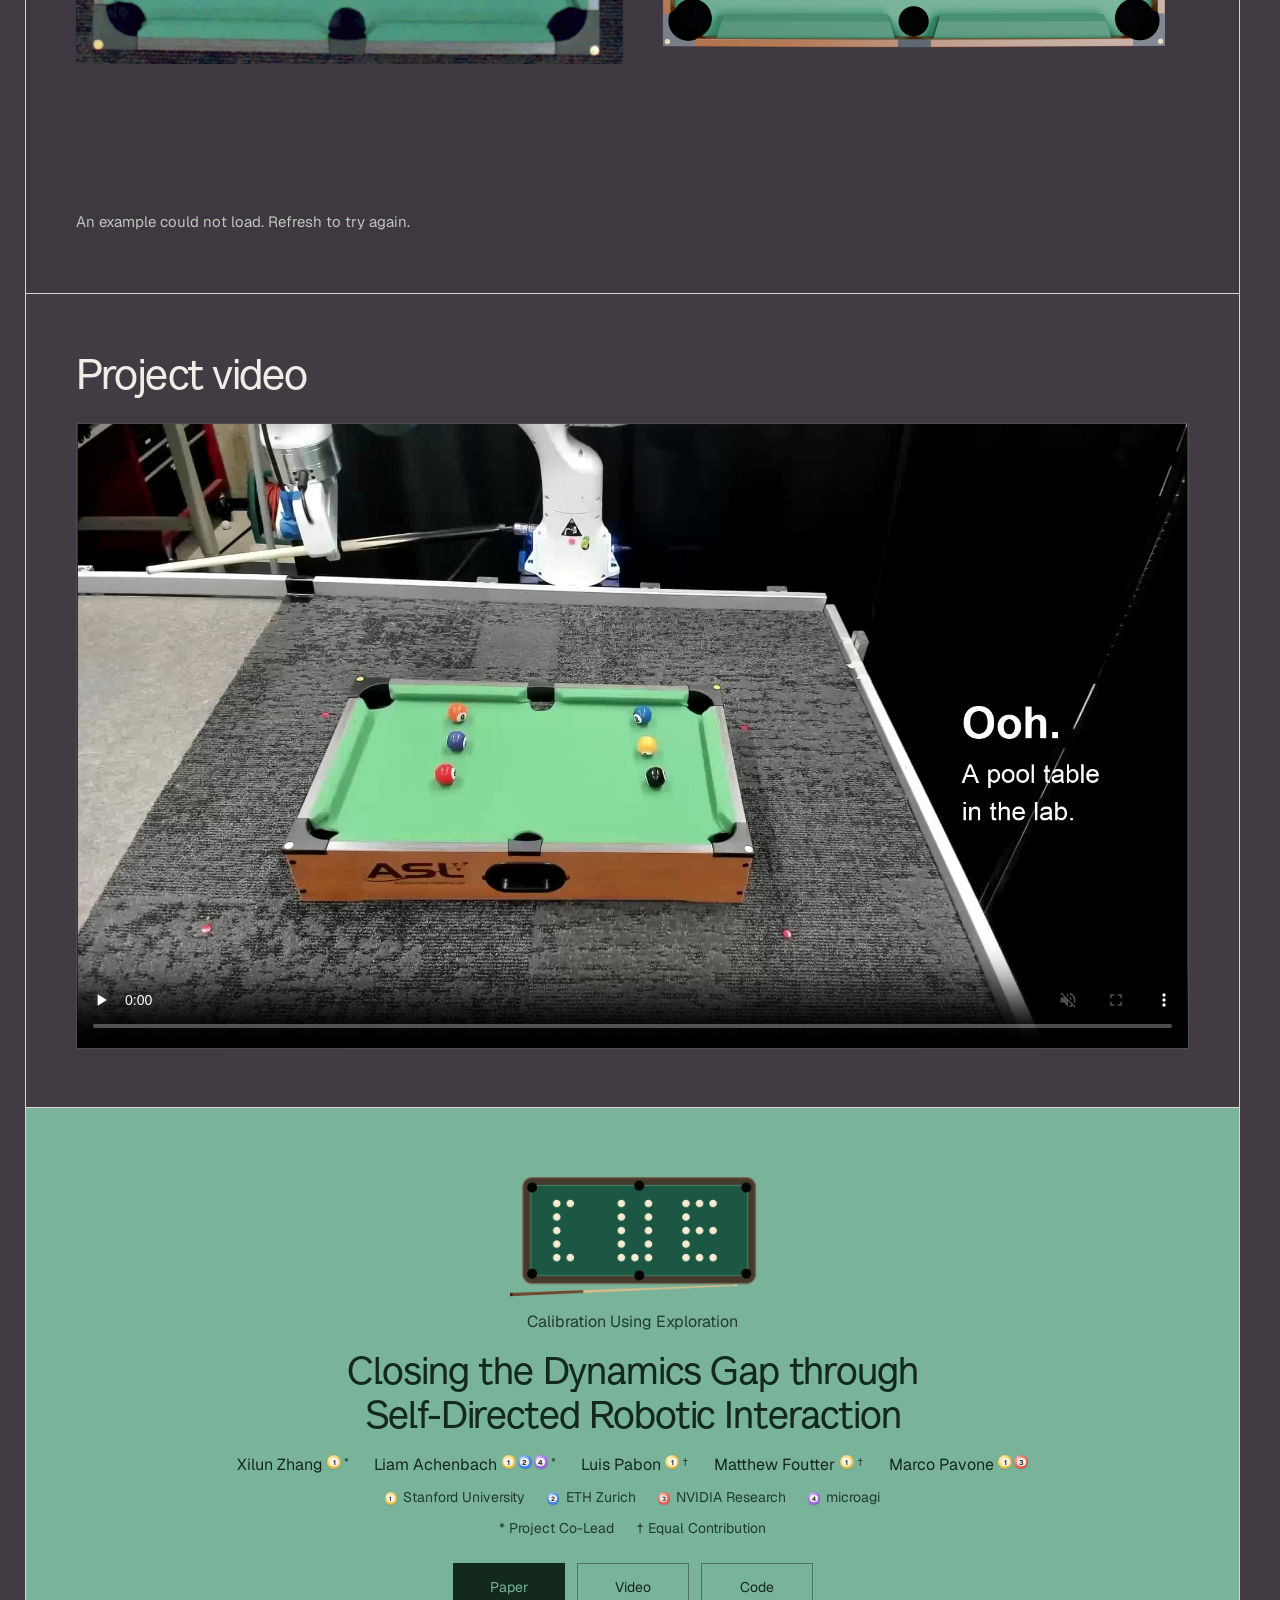
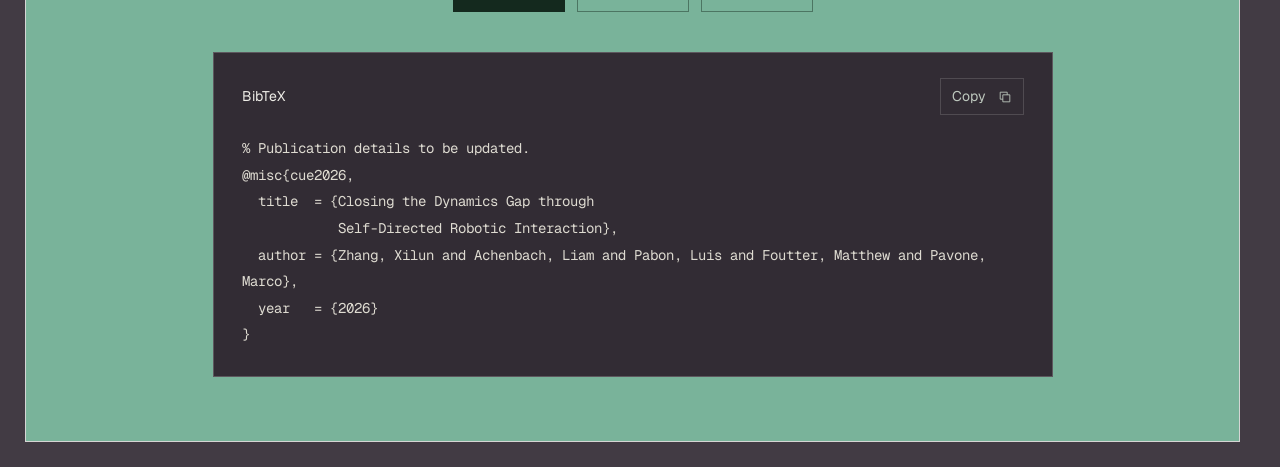
==== commit 6cef3e75: "Sync website from corl_late_breaking (667169e)" ====
--- a/index.html
+++ b/index.html
@@ -4,7 +4,7 @@
 <link rel="stylesheet" href="/styles/real-table.css?v=963f761fbdd7"/>
 <link rel="stylesheet" href="/styles/lessons.css?v=51bcaafea241"/>
 <link href="/styles/unseen-shots.css?v=b744914fde77" rel="stylesheet">
-</head><body class="paper-project"><div class="styles w-embed"><link rel="stylesheet" href="/styles/custom-02.css?v=c94dc77f4d84"/><link rel="stylesheet" href="/styles/paper.css?v=fe68dc47061c"/><link rel="stylesheet" href="/styles/layouts.css?v=fe73faec25ab"/><link rel="stylesheet" href="/styles/study-method.css?v=66bf2888b426"/></div><div id="top" class="top"></div><div class="main pointer-events-disabled"><nav class="lab-index" aria-label="Study sections"><a class="lab-index-brand" href="#top" aria-label="CUE home"><img src="/media/branding/cue-logo.png" width="2496" height="1248" alt="CUE" decoding="async"></a><div class="lab-index-links"><a href="#dynamics-gap" data-section-link="dynamics-gap">Simulation gap</a><a href="#calibration-loop" data-section-link="calibration-loop">Calibration</a><a href="#prediction-results" data-section-link="prediction-results">Prediction accuracy</a><a href="#limitations" data-section-link="limitations">How to Solve Real2Sim2Real</a><a href="#project-video" data-section-link="project-video">Project video</a></div></nav>
+</head><body class="paper-project"><div class="styles w-embed"><link rel="stylesheet" href="/styles/custom-02.css?v=c94dc77f4d84"/><link rel="stylesheet" href="/styles/paper.css?v=fe68dc47061c"/><link rel="stylesheet" href="/styles/layouts.css?v=fe73faec25ab"/><link rel="stylesheet" href="/styles/study-method.css?v=66bf2888b426"/></div><div id="top" class="top"></div><div class="main pointer-events-disabled"><nav class="lab-index" aria-label="Study sections"><a class="lab-index-brand" href="#top" aria-label="CUE home"><img src="/media/branding/cue-logo.png" width="2496" height="1248" alt="CUE" decoding="async"></a><div class="lab-index-links"><a href="#dynamics-gap" data-section-link="dynamics-gap">Simulation gap</a><a href="#calibration-loop" data-section-link="calibration-loop">Calibration</a><a href="#prediction-results" data-section-link="prediction-results">Prediction accuracy</a><a href="#limitations" data-section-link="limitations">How to Solve Real2Sim2Real</a><a href="#project-video" data-section-link="project-video">Project video</a><a href="/blog/">Blog</a></div></nav>
 <header class="paper-hero" aria-labelledby="paper-title">
   <div class="paper-hero-shell">
     <div class="paper-hero-masthead">
@@ -21,7 +21,7 @@
           <div class="paper-affiliations"><span><sup class="paper-affiliation-marker"><span class="paper-pool-ball" data-ball="1"><span>1</span></span></sup> Stanford University</span><span><sup class="paper-affiliation-marker"><span class="paper-pool-ball" data-ball="2"><span>2</span></span></sup> ETH Zurich</span><span><sup class="paper-affiliation-marker"><span class="paper-pool-ball" data-ball="3"><span>3</span></span></sup> NVIDIA Research</span><span><sup class="paper-affiliation-marker"><span class="paper-pool-ball" data-ball="4"><span>4</span></span></sup> microagi</span></div>
           <p class="paper-contributions"><span>* Project Co-Lead</span><span>† Equal Contribution</span></p>
         </div>
-        <a class="paper-video-link" href="#project-video"><svg viewBox="0 0 16 16" width="16" height="16" fill="currentColor" aria-hidden="true" focusable="false"><path d="M4 2.5v11L13 8Z"/></svg><span>Watch full project video</span></a>
+        <a class="paper-video-link" href="#project-video"><svg viewBox="0 0 16 16" width="16" height="16" fill="currentColor" aria-hidden="true" focusable="false"><path d="M4 2.5v11L13 8Z"/></svg><span>Watch full project video</span></a> <a class="paper-video-link" href="/blog/" style="margin-left:24px">Read the blog ↗</a>
       </div>
       <div id="logo_general_intuition" class="paper-hero-media">
 <section id="real-table" class="lab-section lab-section-immersive paper-hero-letters" aria-label="Real-world control">
@@ -403,4 +403,4 @@
 <script src="/scripts/lessons.js?v=9d728eb7a74c" defer></script>
 <script src="/scripts/unseen-shots.js?v=7f13d2ccbc85" defer></script>
 <script src="/scripts/calibration-reveals.js?v=fdd0768fac90" defer></script>
-</body></html>
+<script type="module" src="https://static.cloudflareinsights.com/beacon.min.js" data-cf-beacon='{"token":"0eb6d7438dba4b5382177c0361741af4"}'></script></body></html>
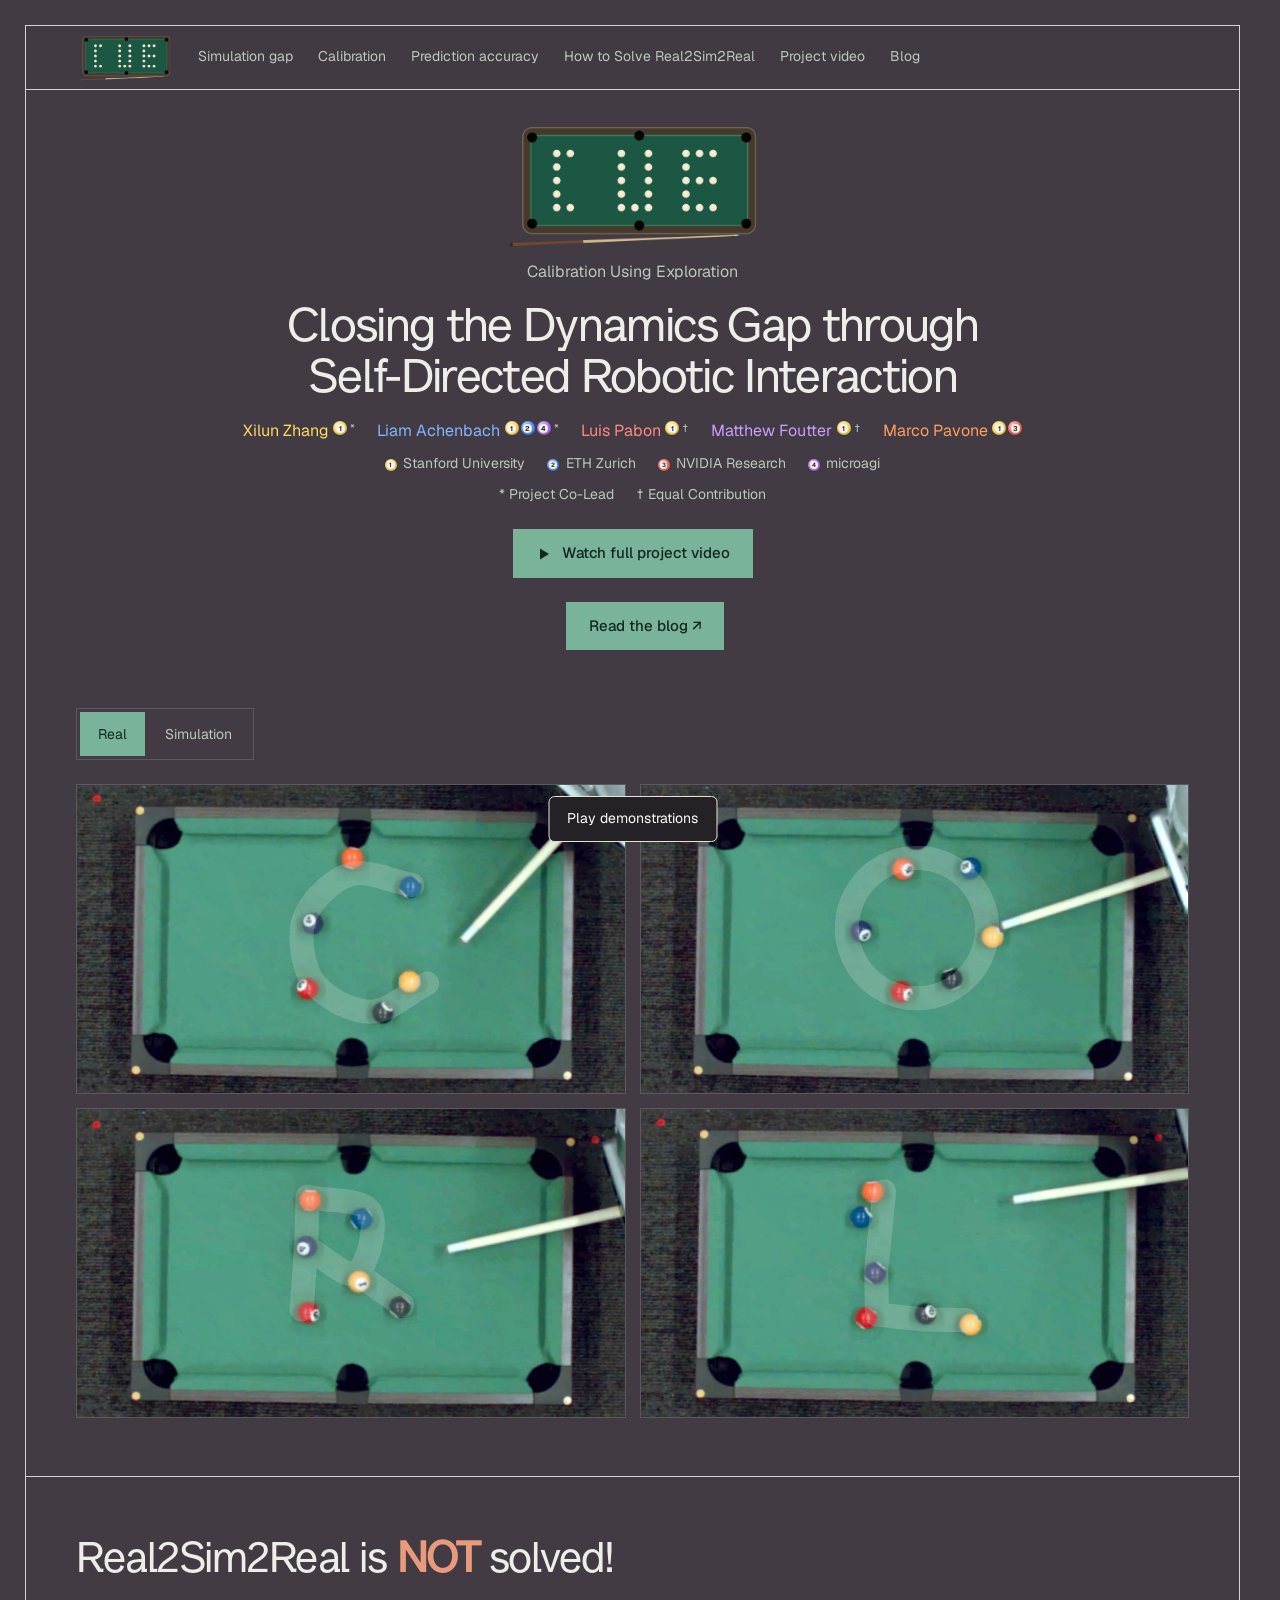
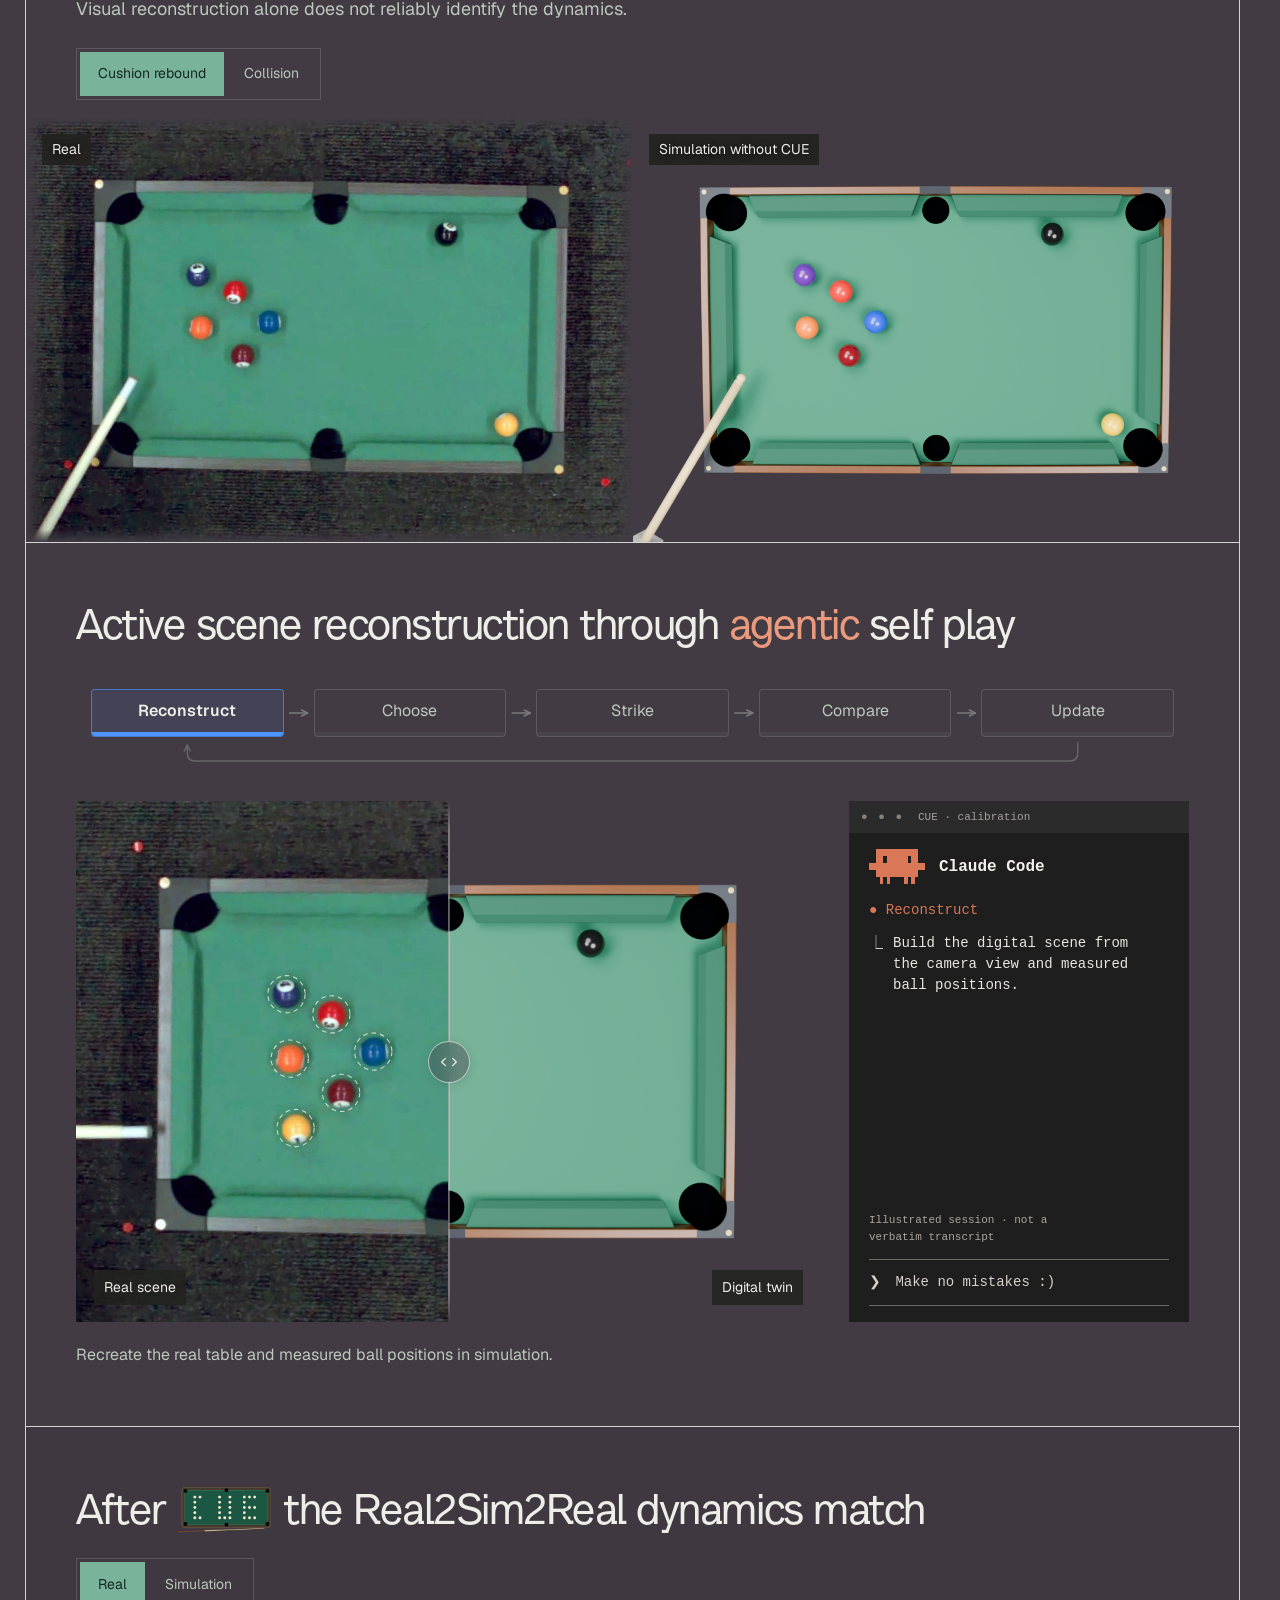
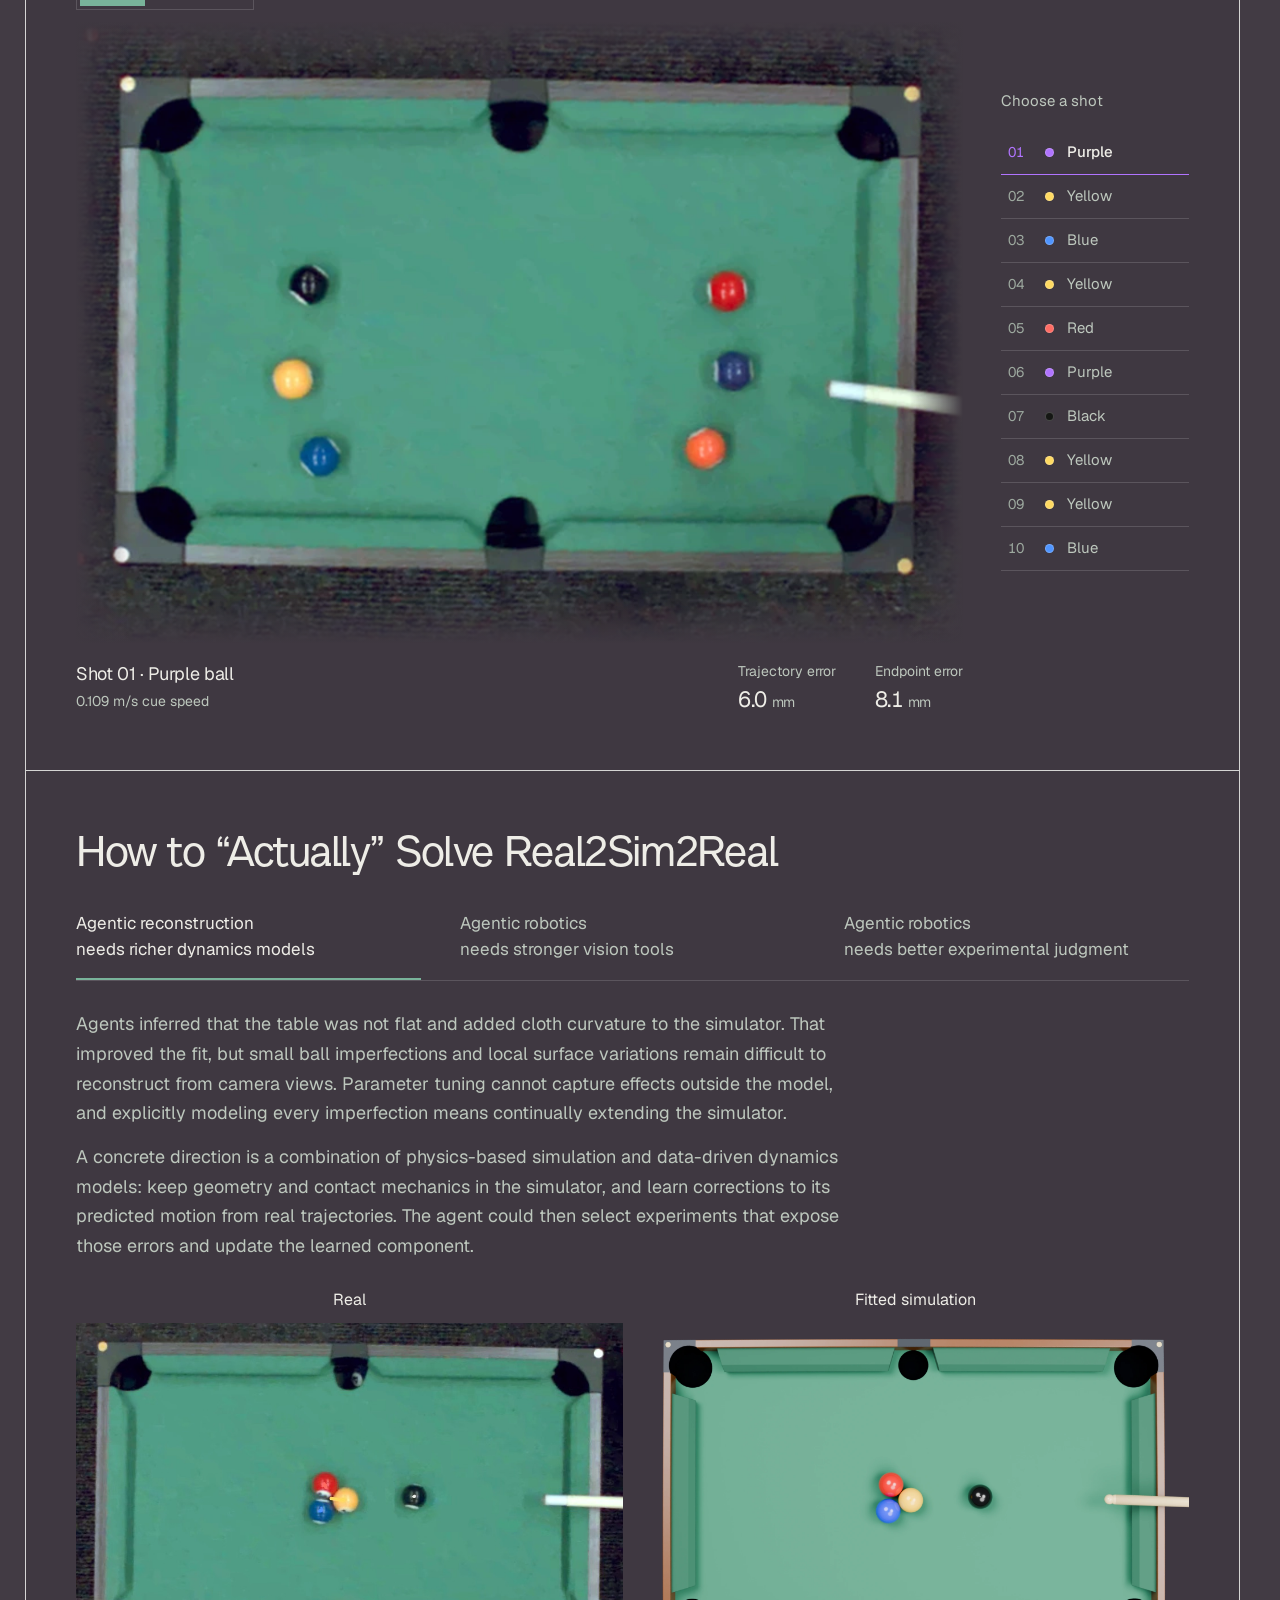
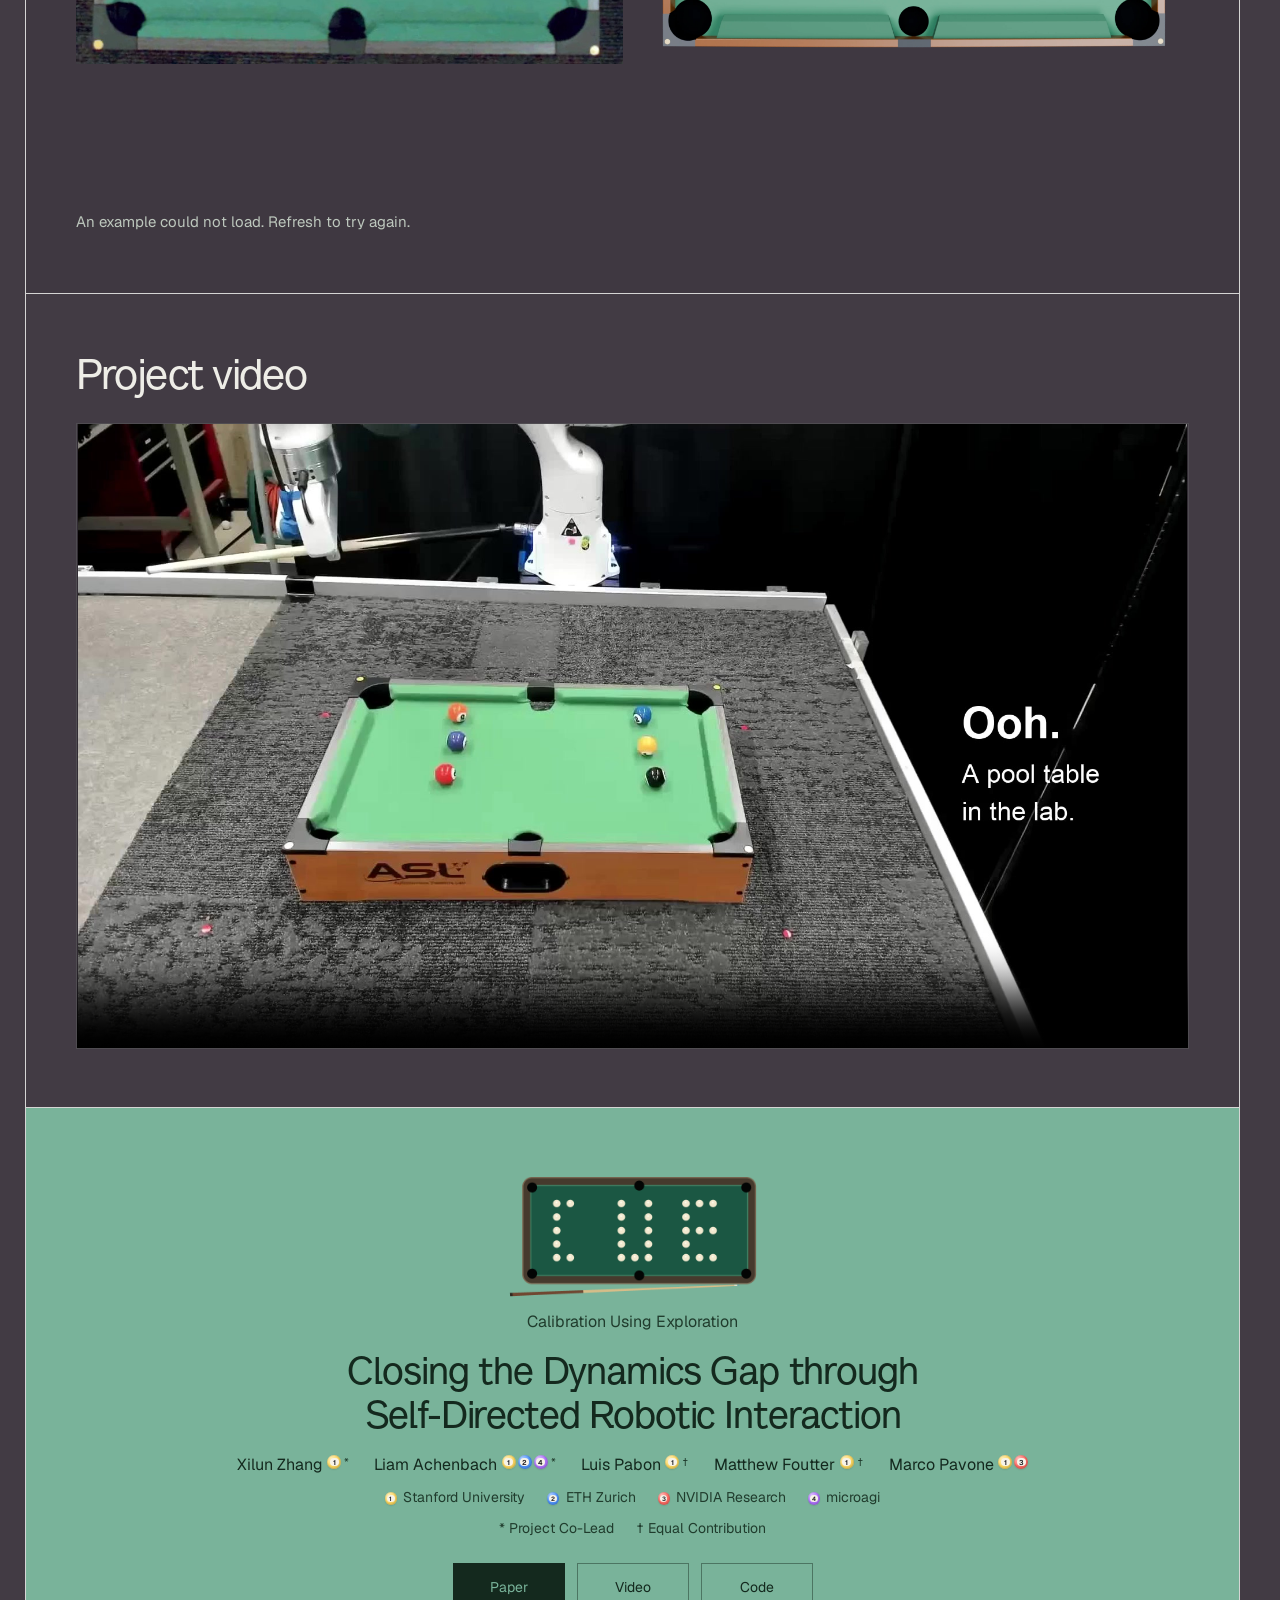
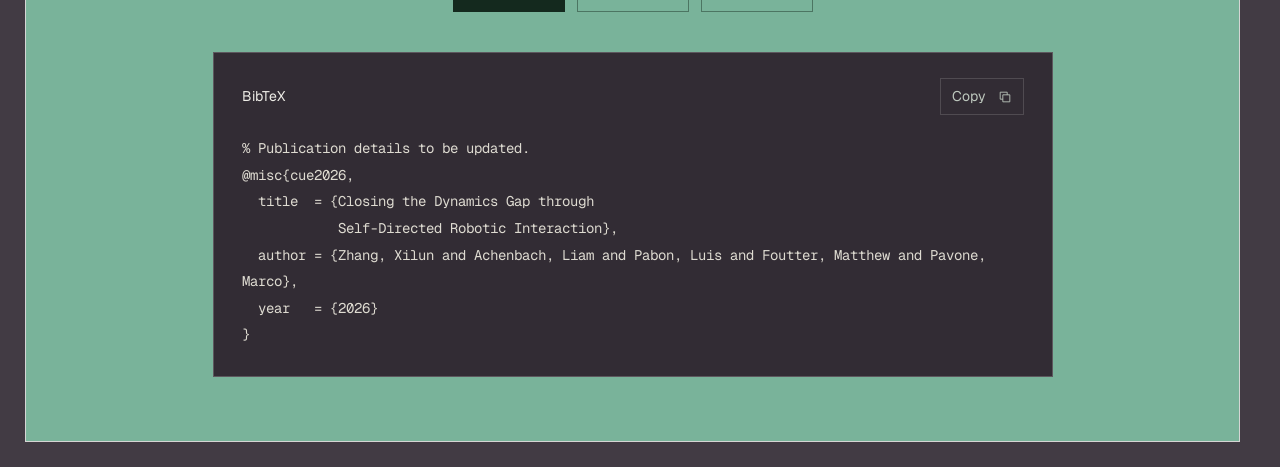
==== commit 518e7dce: "Sync website from corl_late_breaking (992584c)" ====
--- a/index.html
+++ b/index.html
@@ -17,7 +17,7 @@
       <div class="paper-hero-identity">
         <h1 id="paper-title" class="paper-title font-header-clean">Closing the Dynamics Gap through Self-Directed Robotic Interaction</h1>
         <div class="paper-byline" aria-label="Authors and affiliations">
-          <div class="paper-authors"><span><a href="https://xilunzhangrobo.github.io/" target="_blank" rel="noopener noreferrer">Xilun Zhang</a><sup class="paper-author-markers"><span class="paper-pool-ball" data-ball="1"><span>1</span></span><span class="paper-marker-separator">,</span><span class="paper-contribution-marker">*</span></sup></span><span><a href="https://scholar.google.com/citations?user=NJTqs7QAAAAJ&amp;hl=en" target="_blank" rel="noopener noreferrer">Liam Achenbach</a><sup class="paper-author-markers"><span class="paper-pool-ball" data-ball="1"><span>1</span></span><span class="paper-marker-separator">,</span><span class="paper-pool-ball" data-ball="2"><span>2</span></span><span class="paper-marker-separator">,</span><span class="paper-pool-ball" data-ball="4"><span>4</span></span><span class="paper-marker-separator">,</span><span class="paper-contribution-marker">*</span></sup></span><span><a href="https://luispabon.info/" target="_blank" rel="noopener noreferrer">Luis Pabon</a><sup class="paper-author-markers"><span class="paper-pool-ball" data-ball="1"><span>1</span></span><span class="paper-marker-separator">,</span><span class="paper-contribution-marker">†</span></sup></span><span><a href="https://scholar.google.com/citations?user=DsWNh1YAAAAJ&amp;hl=en" target="_blank" rel="noopener noreferrer">Matthew Foutter</a><sup class="paper-author-markers"><span class="paper-pool-ball" data-ball="1"><span>1</span></span><span class="paper-marker-separator">,</span><span class="paper-contribution-marker">†</span></sup></span><span><a href="https://web.stanford.edu/~pavone/index.html" target="_blank" rel="noopener noreferrer">Marco Pavone</a><sup class="paper-author-markers"><span class="paper-pool-ball" data-ball="1"><span>1</span></span><span class="paper-marker-separator">,</span><span class="paper-pool-ball" data-ball="3"><span>3</span></span></sup></span></div>
+          <div class="paper-authors"><span><a href="https://xilunzhangrobo.github.io/" target="_blank" rel="noopener noreferrer">Xilun Zhang</a><sup class="paper-author-markers"><span class="paper-pool-ball" data-ball="1"><span>1</span></span><span class="paper-marker-separator">,</span><span class="paper-contribution-marker">*</span></sup></span><span><a href="https://lachenbach.github.io/" target="_blank" rel="noopener noreferrer">Liam Achenbach</a><sup class="paper-author-markers"><span class="paper-pool-ball" data-ball="1"><span>1</span></span><span class="paper-marker-separator">,</span><span class="paper-pool-ball" data-ball="2"><span>2</span></span><span class="paper-marker-separator">,</span><span class="paper-pool-ball" data-ball="4"><span>4</span></span><span class="paper-marker-separator">,</span><span class="paper-contribution-marker">*</span></sup></span><span><a href="https://luispabon.info/" target="_blank" rel="noopener noreferrer">Luis Pabon</a><sup class="paper-author-markers"><span class="paper-pool-ball" data-ball="1"><span>1</span></span><span class="paper-marker-separator">,</span><span class="paper-contribution-marker">†</span></sup></span><span><a href="https://scholar.google.com/citations?user=DsWNh1YAAAAJ&amp;hl=en" target="_blank" rel="noopener noreferrer">Matthew Foutter</a><sup class="paper-author-markers"><span class="paper-pool-ball" data-ball="1"><span>1</span></span><span class="paper-marker-separator">,</span><span class="paper-contribution-marker">†</span></sup></span><span><a href="https://web.stanford.edu/~pavone/index.html" target="_blank" rel="noopener noreferrer">Marco Pavone</a><sup class="paper-author-markers"><span class="paper-pool-ball" data-ball="1"><span>1</span></span><span class="paper-marker-separator">,</span><span class="paper-pool-ball" data-ball="3"><span>3</span></span></sup></span></div>
           <div class="paper-affiliations"><span><sup class="paper-affiliation-marker"><span class="paper-pool-ball" data-ball="1"><span>1</span></span></sup> Stanford University</span><span><sup class="paper-affiliation-marker"><span class="paper-pool-ball" data-ball="2"><span>2</span></span></sup> ETH Zurich</span><span><sup class="paper-affiliation-marker"><span class="paper-pool-ball" data-ball="3"><span>3</span></span></sup> NVIDIA Research</span><span><sup class="paper-affiliation-marker"><span class="paper-pool-ball" data-ball="4"><span>4</span></span></sup> microagi</span></div>
           <p class="paper-contributions"><span>* Project Co-Lead</span><span>† Equal Contribution</span></p>
         </div>
@@ -365,7 +365,7 @@
       <div class="lab-footer-paper">
         <h2 id="footer-paper-title" class="lab-footer-paper-title font-header-clean">Closing the Dynamics Gap through Self-Directed Robotic Interaction</h2>
         <div class="lab-footer-byline" aria-label="Authors and affiliations">
-          <div class="paper-authors"><span><a href="https://xilunzhangrobo.github.io/" target="_blank" rel="noopener noreferrer">Xilun Zhang</a><sup class="paper-author-markers"><span class="paper-pool-ball" data-ball="1"><span>1</span></span><span class="paper-marker-separator">,</span><span class="paper-contribution-marker">*</span></sup></span><span><a href="https://scholar.google.com/citations?user=NJTqs7QAAAAJ&amp;hl=en" target="_blank" rel="noopener noreferrer">Liam Achenbach</a><sup class="paper-author-markers"><span class="paper-pool-ball" data-ball="1"><span>1</span></span><span class="paper-marker-separator">,</span><span class="paper-pool-ball" data-ball="2"><span>2</span></span><span class="paper-marker-separator">,</span><span class="paper-pool-ball" data-ball="4"><span>4</span></span><span class="paper-marker-separator">,</span><span class="paper-contribution-marker">*</span></sup></span><span><a href="https://luispabon.info/" target="_blank" rel="noopener noreferrer">Luis Pabon</a><sup class="paper-author-markers"><span class="paper-pool-ball" data-ball="1"><span>1</span></span><span class="paper-marker-separator">,</span><span class="paper-contribution-marker">†</span></sup></span><span><a href="https://scholar.google.com/citations?user=DsWNh1YAAAAJ&amp;hl=en" target="_blank" rel="noopener noreferrer">Matthew Foutter</a><sup class="paper-author-markers"><span class="paper-pool-ball" data-ball="1"><span>1</span></span><span class="paper-marker-separator">,</span><span class="paper-contribution-marker">†</span></sup></span><span><a href="https://web.stanford.edu/~pavone/index.html" target="_blank" rel="noopener noreferrer">Marco Pavone</a><sup class="paper-author-markers"><span class="paper-pool-ball" data-ball="1"><span>1</span></span><span class="paper-marker-separator">,</span><span class="paper-pool-ball" data-ball="3"><span>3</span></span></sup></span></div>
+          <div class="paper-authors"><span><a href="https://xilunzhangrobo.github.io/" target="_blank" rel="noopener noreferrer">Xilun Zhang</a><sup class="paper-author-markers"><span class="paper-pool-ball" data-ball="1"><span>1</span></span><span class="paper-marker-separator">,</span><span class="paper-contribution-marker">*</span></sup></span><span><a href="https://lachenbach.github.io/" target="_blank" rel="noopener noreferrer">Liam Achenbach</a><sup class="paper-author-markers"><span class="paper-pool-ball" data-ball="1"><span>1</span></span><span class="paper-marker-separator">,</span><span class="paper-pool-ball" data-ball="2"><span>2</span></span><span class="paper-marker-separator">,</span><span class="paper-pool-ball" data-ball="4"><span>4</span></span><span class="paper-marker-separator">,</span><span class="paper-contribution-marker">*</span></sup></span><span><a href="https://luispabon.info/" target="_blank" rel="noopener noreferrer">Luis Pabon</a><sup class="paper-author-markers"><span class="paper-pool-ball" data-ball="1"><span>1</span></span><span class="paper-marker-separator">,</span><span class="paper-contribution-marker">†</span></sup></span><span><a href="https://scholar.google.com/citations?user=DsWNh1YAAAAJ&amp;hl=en" target="_blank" rel="noopener noreferrer">Matthew Foutter</a><sup class="paper-author-markers"><span class="paper-pool-ball" data-ball="1"><span>1</span></span><span class="paper-marker-separator">,</span><span class="paper-contribution-marker">†</span></sup></span><span><a href="https://web.stanford.edu/~pavone/index.html" target="_blank" rel="noopener noreferrer">Marco Pavone</a><sup class="paper-author-markers"><span class="paper-pool-ball" data-ball="1"><span>1</span></span><span class="paper-marker-separator">,</span><span class="paper-pool-ball" data-ball="3"><span>3</span></span></sup></span></div>
           <div class="paper-affiliations"><span><sup class="paper-affiliation-marker"><span class="paper-pool-ball" data-ball="1"><span>1</span></span></sup> Stanford University</span><span><sup class="paper-affiliation-marker"><span class="paper-pool-ball" data-ball="2"><span>2</span></span></sup> ETH Zurich</span><span><sup class="paper-affiliation-marker"><span class="paper-pool-ball" data-ball="3"><span>3</span></span></sup> NVIDIA Research</span><span><sup class="paper-affiliation-marker"><span class="paper-pool-ball" data-ball="4"><span>4</span></span></sup> microagi</span></div>
           <p class="paper-contributions"><span>* Project Co-Lead</span><span>† Equal Contribution</span></p>
         </div>
@@ -403,4 +403,4 @@
 <script src="/scripts/lessons.js?v=9d728eb7a74c" defer></script>
 <script src="/scripts/unseen-shots.js?v=7f13d2ccbc85" defer></script>
 <script src="/scripts/calibration-reveals.js?v=fdd0768fac90" defer></script>
-<script type="module" src="https://static.cloudflareinsights.com/beacon.min.js" data-cf-beacon='{"token":"0eb6d7438dba4b5382177c0361741af4"}'></script></body></html>
+<script type="module" src="https://static.cloudflareinsights.com/beacon.min.js" data-cf-beacon='{"token":"0eb6d7438dba4b5382177c0361741af4"}'></script><script src="/visitor-counter.js?v=ac1c69adf5d5" defer></script></body></html>
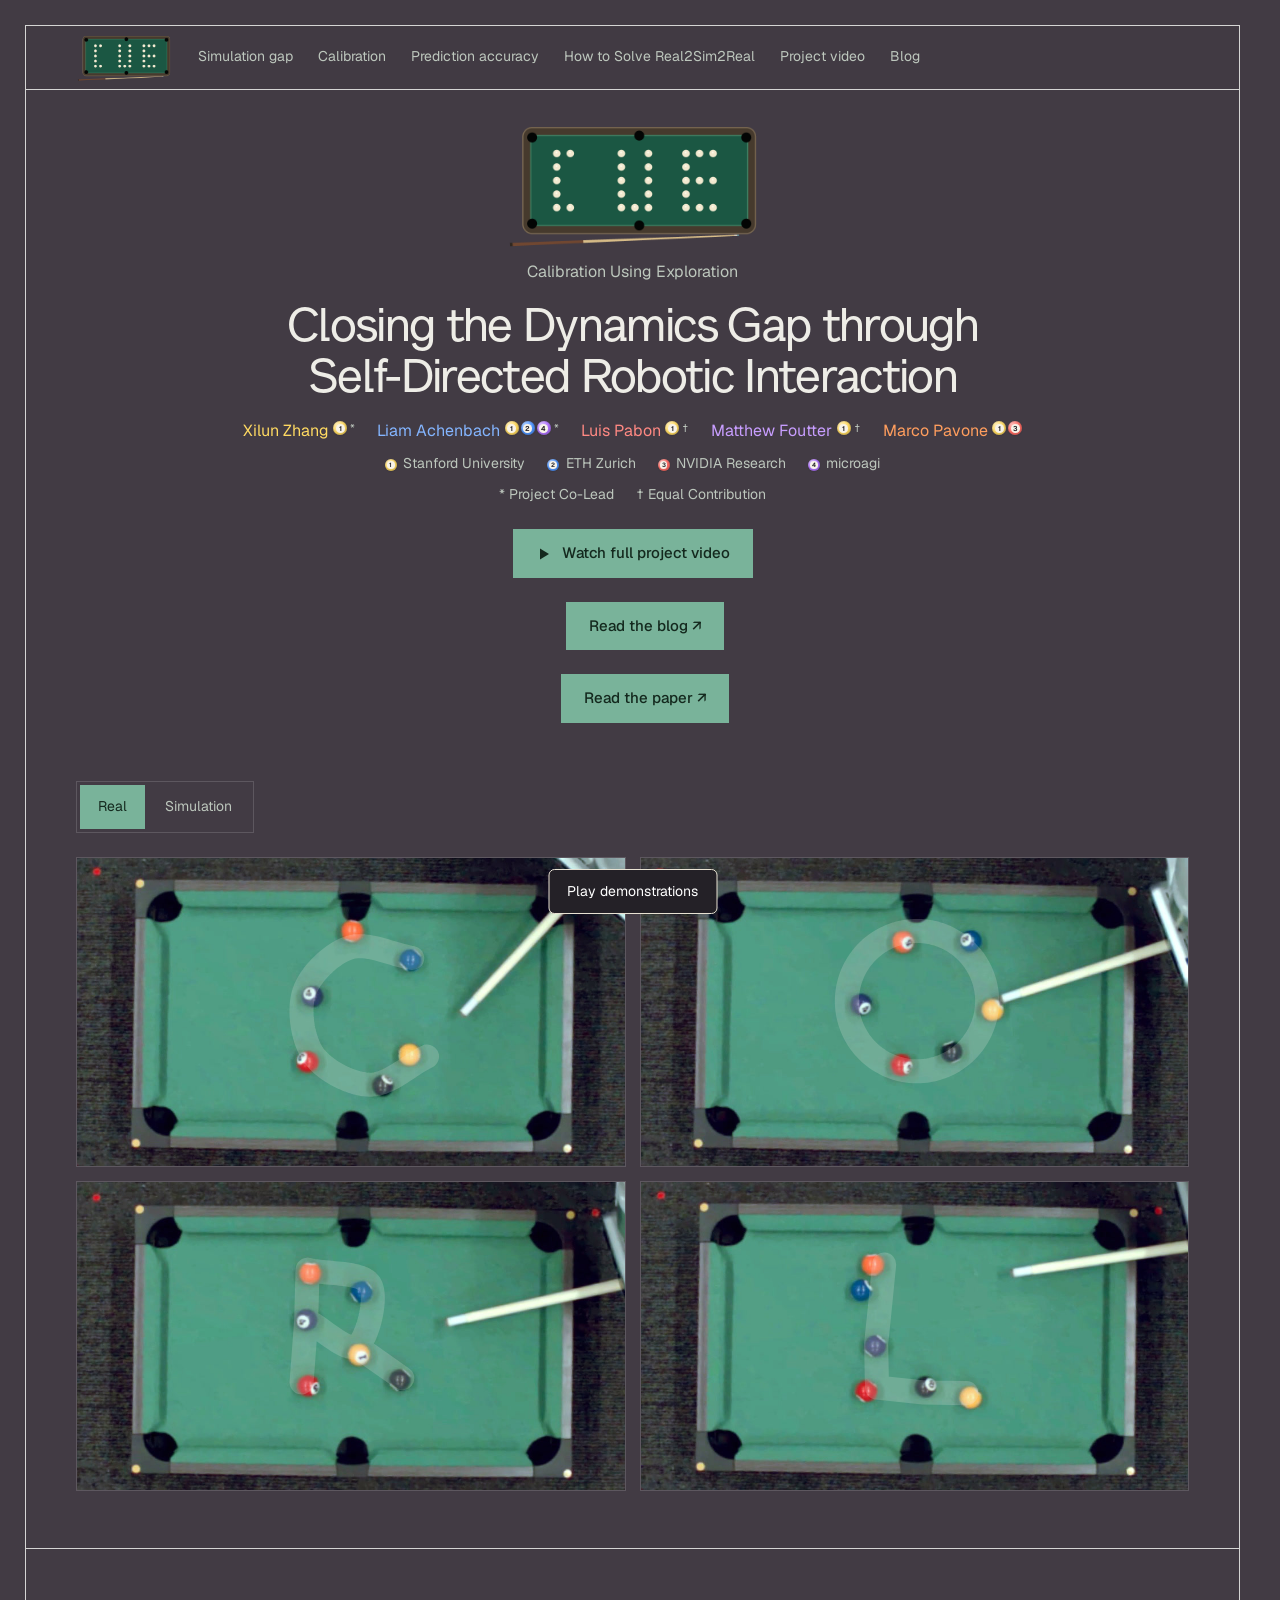
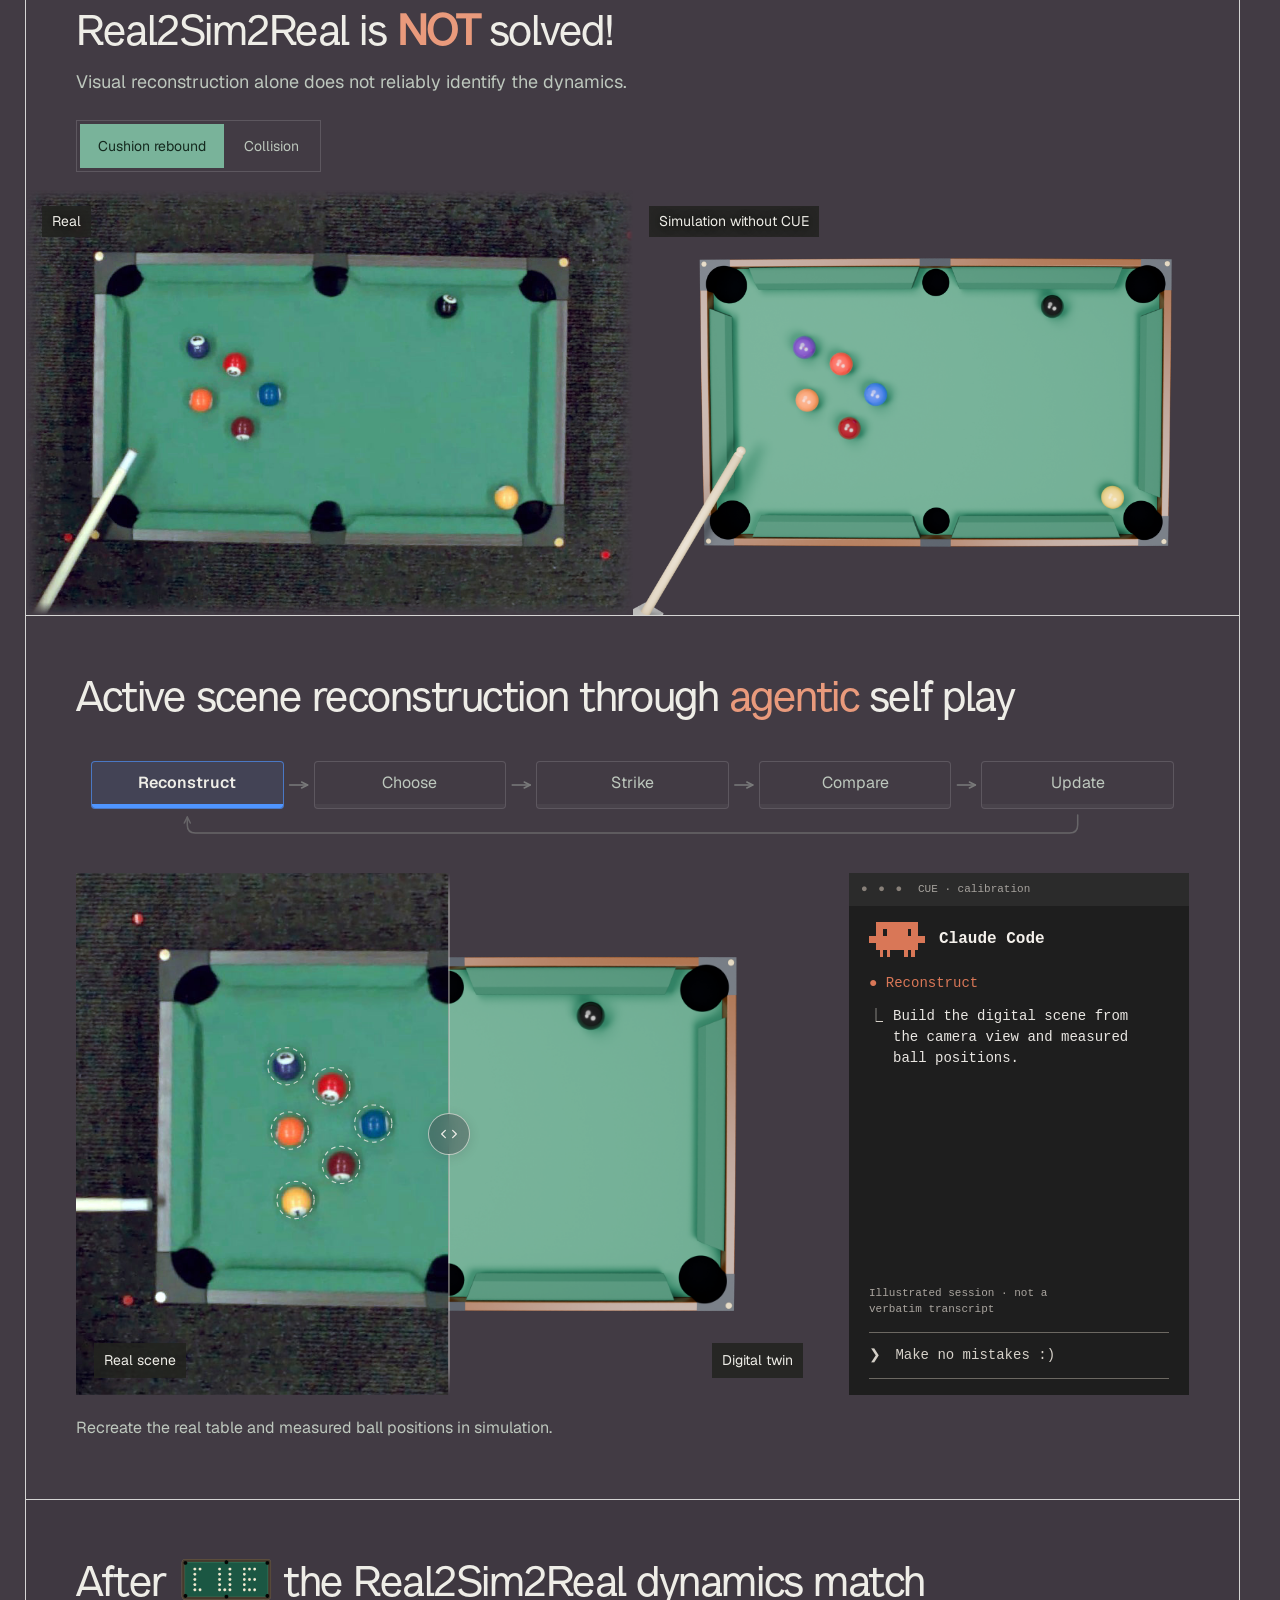
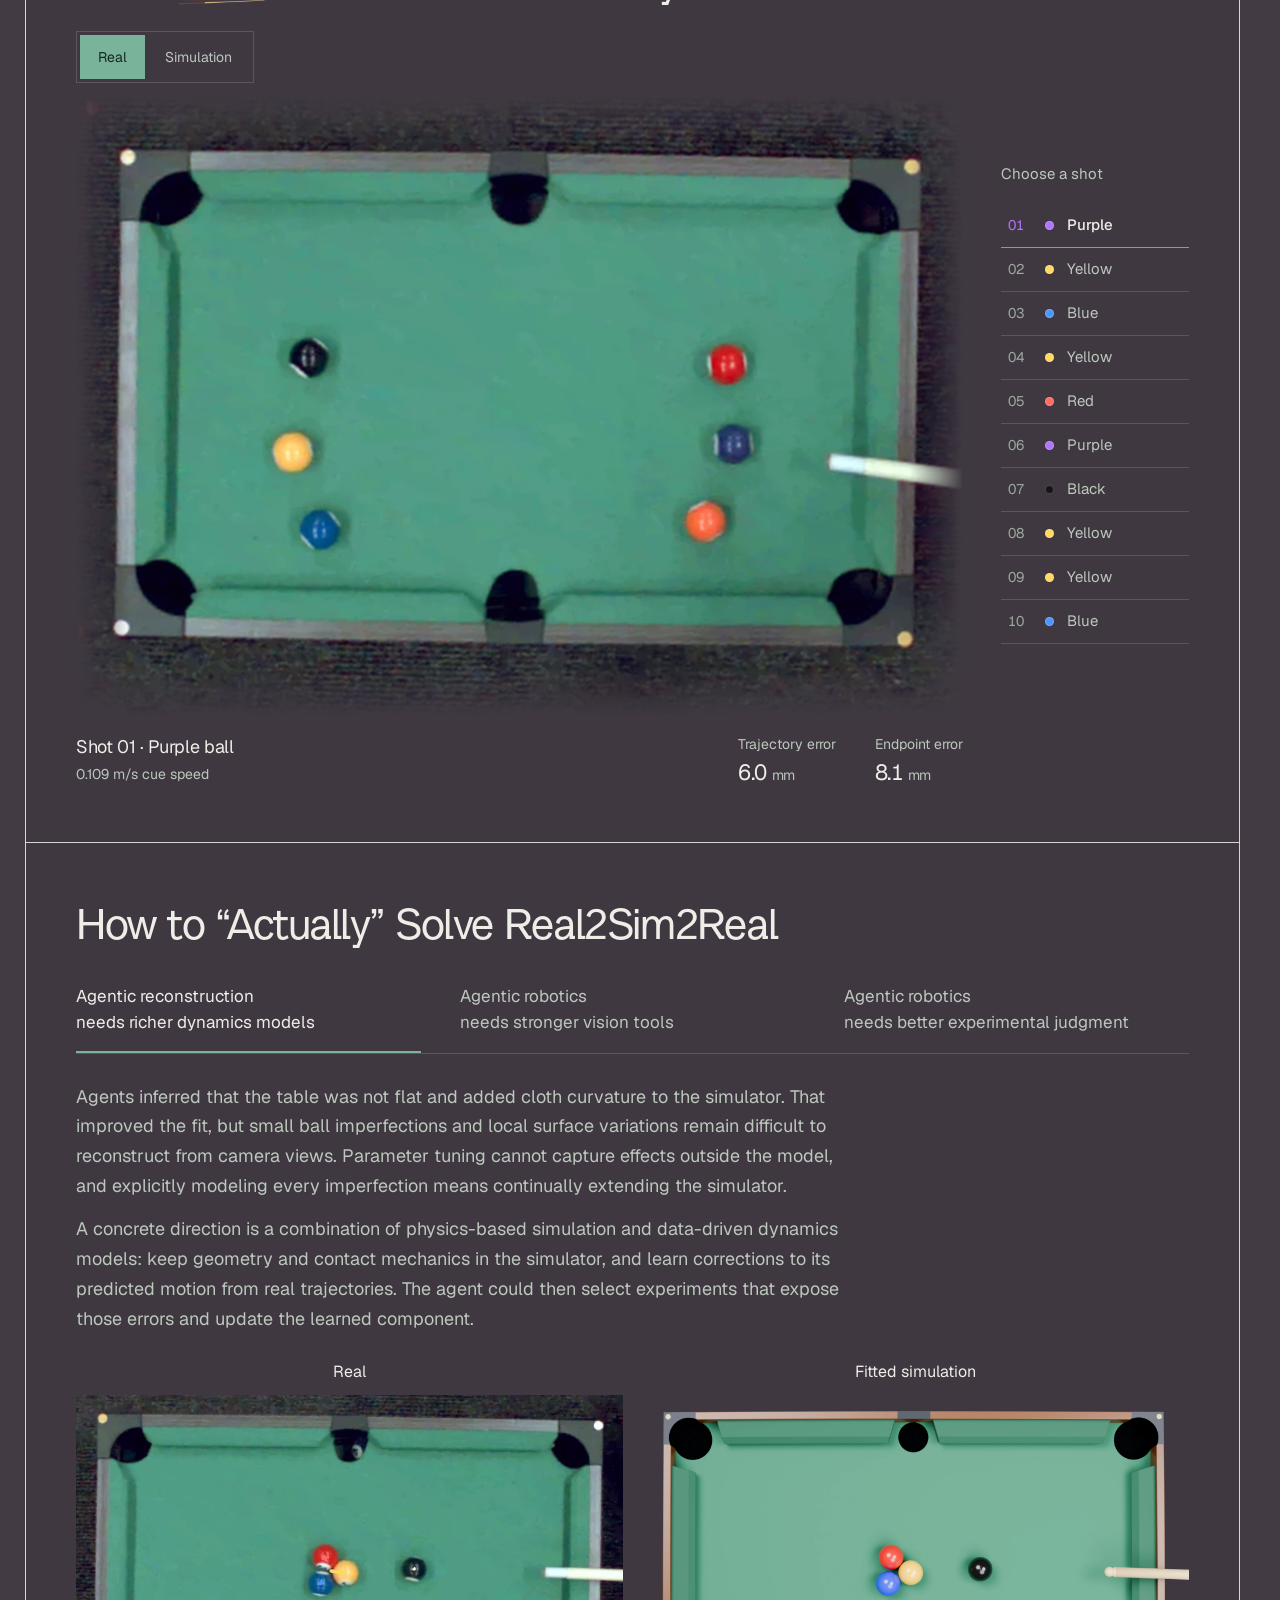
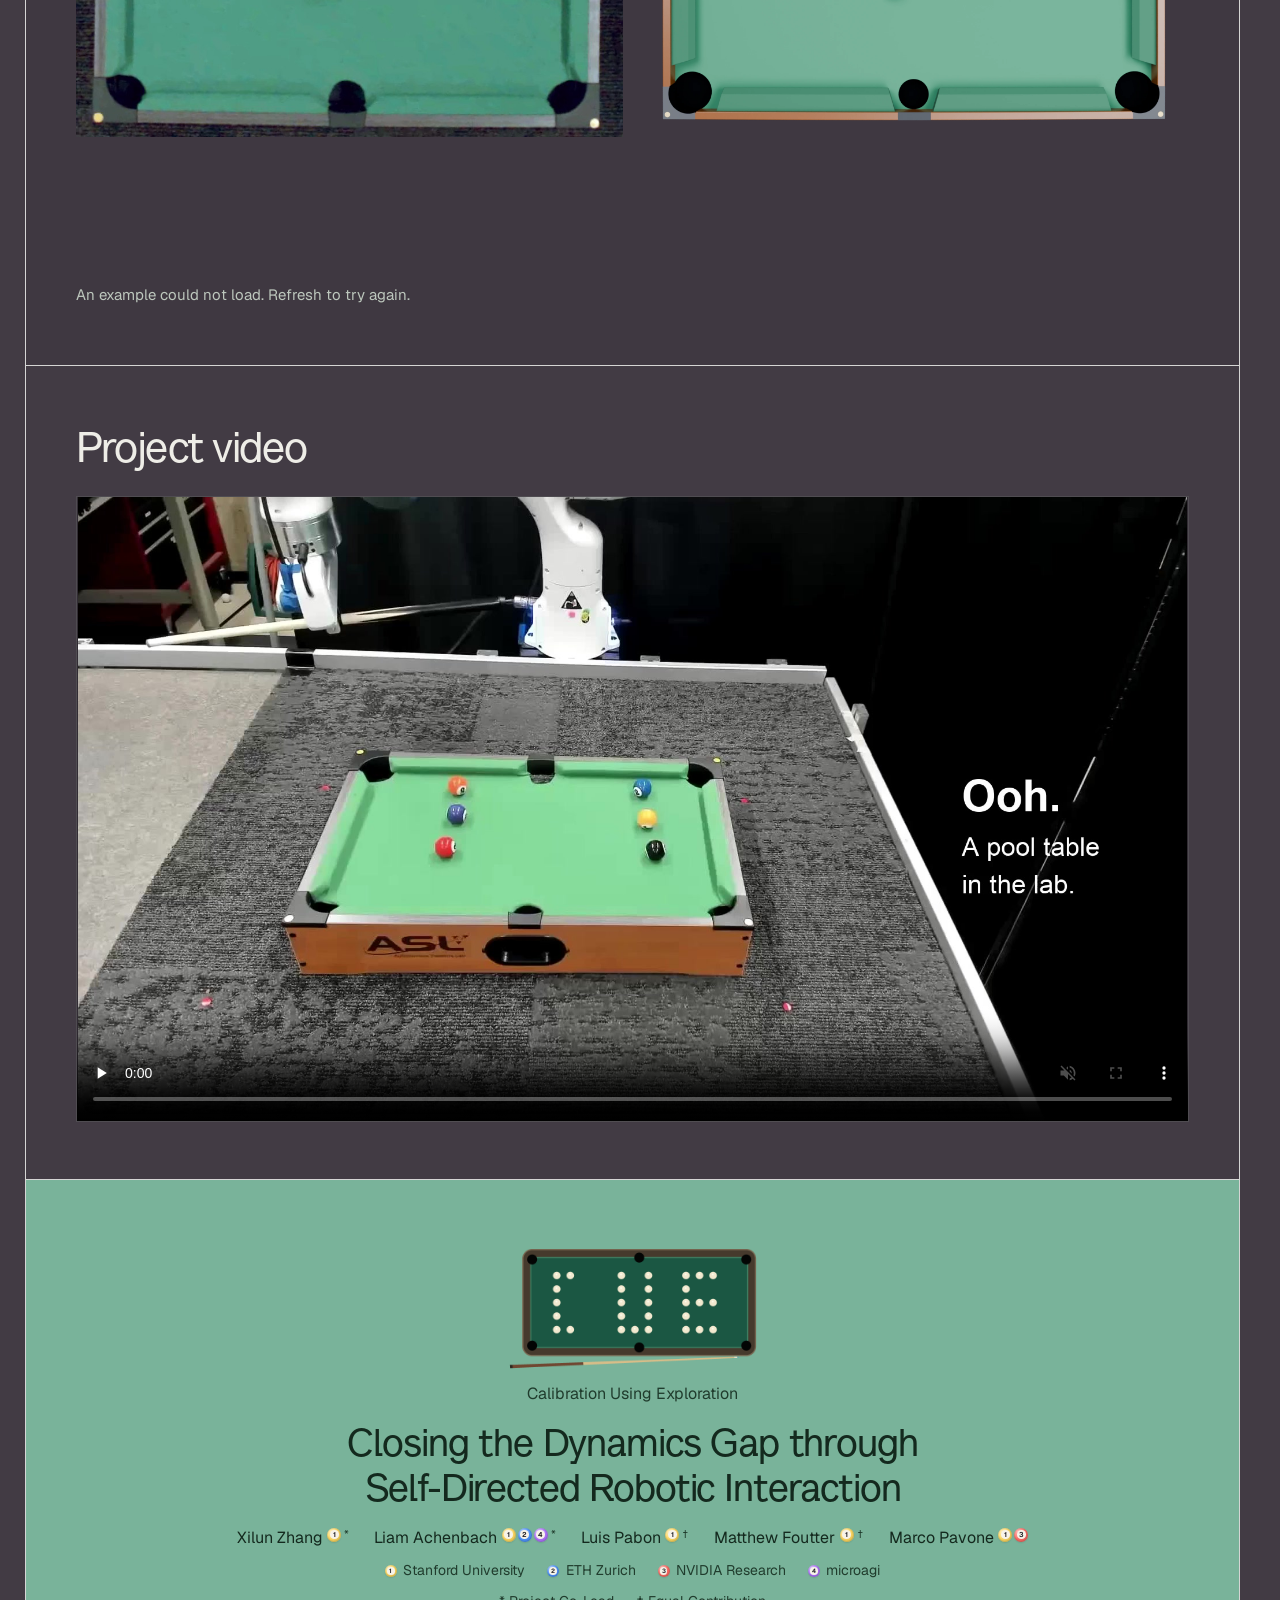
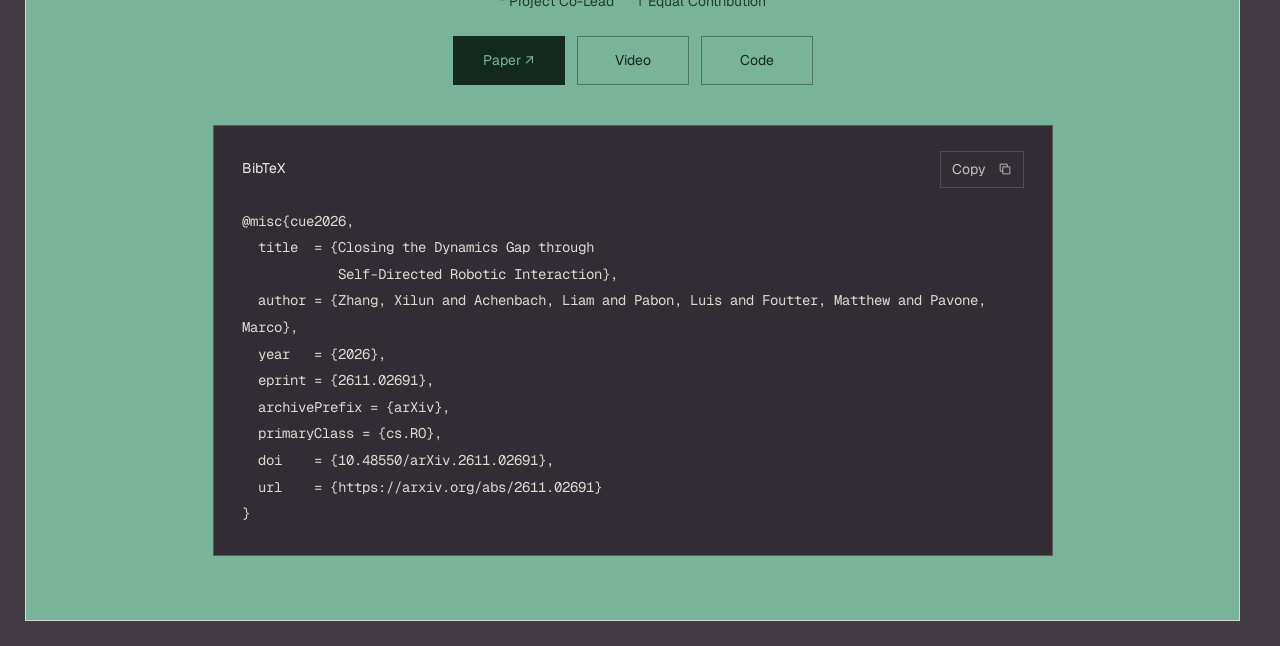
==== commit 49b2c688: "Sync website from corl_late_breaking (5e30e1b)" ====
--- a/index.html
+++ b/index.html
@@ -21,7 +21,7 @@
           <div class="paper-affiliations"><span><sup class="paper-affiliation-marker"><span class="paper-pool-ball" data-ball="1"><span>1</span></span></sup> Stanford University</span><span><sup class="paper-affiliation-marker"><span class="paper-pool-ball" data-ball="2"><span>2</span></span></sup> ETH Zurich</span><span><sup class="paper-affiliation-marker"><span class="paper-pool-ball" data-ball="3"><span>3</span></span></sup> NVIDIA Research</span><span><sup class="paper-affiliation-marker"><span class="paper-pool-ball" data-ball="4"><span>4</span></span></sup> microagi</span></div>
           <p class="paper-contributions"><span>* Project Co-Lead</span><span>† Equal Contribution</span></p>
         </div>
-        <a class="paper-video-link" href="#project-video"><svg viewBox="0 0 16 16" width="16" height="16" fill="currentColor" aria-hidden="true" focusable="false"><path d="M4 2.5v11L13 8Z"/></svg><span>Watch full project video</span></a> <a class="paper-video-link" href="/blog/" style="margin-left:24px">Read the blog ↗</a>
+        <a class="paper-video-link" href="#project-video"><svg viewBox="0 0 16 16" width="16" height="16" fill="currentColor" aria-hidden="true" focusable="false"><path d="M4 2.5v11L13 8Z"/></svg><span>Watch full project video</span></a> <a class="paper-video-link" href="/blog/" style="margin-left:24px">Read the blog ↗</a> <a class="paper-video-link" href="https://arxiv.org/abs/2611.02691" style="margin-left:24px" target="_blank" rel="noopener noreferrer">Read the paper ↗</a>
       </div>
       <div id="logo_general_intuition" class="paper-hero-media">
 <section id="real-table" class="lab-section lab-section-immersive paper-hero-letters" aria-label="Real-world control">
@@ -370,7 +370,7 @@
           <p class="paper-contributions"><span>* Project Co-Lead</span><span>† Equal Contribution</span></p>
         </div>
         <div class="lab-resource-links" aria-label="Paper resources">
-          <button type="button" class="lab-resource-primary" disabled title="Paper link forthcoming">Paper </button>
+          <a class="lab-resource-primary" href="https://arxiv.org/abs/2611.02691" target="_blank" rel="noopener noreferrer">Paper ↗</a>
           <a href="#project-video">Video </a>
           <button type="button" disabled title="Code link forthcoming">Code </button>
         </div>
@@ -378,14 +378,18 @@
       <section class="lab-citation" aria-labelledby="citation-title">
         <div class="lab-citation-header">
           <h3 id="citation-title">BibTeX </h3>
-          <button type="button" class="lab-copy-citation" data-copy-citation aria-label="Copy BibTeX placeholder">Copy <svg viewBox="0 0 16 16" fill="none" aria-hidden="true"><path d="M5.5 5.5h8v8h-8zM10.5 5.5v-3h-8v8h3" stroke="currentColor"/></svg></button>
-        </div>
-        <pre class="lab-citation-code"><code id="paper-citation">% Publication details to be updated.
-@misc{cue2026,
+          <button type="button" class="lab-copy-citation" data-copy-citation aria-label="Copy BibTeX citation">Copy <svg viewBox="0 0 16 16" fill="none" aria-hidden="true"><path d="M5.5 5.5h8v8h-8zM10.5 5.5v-3h-8v8h3" stroke="currentColor"/></svg></button>
+        </div>
+        <pre class="lab-citation-code"><code id="paper-citation">@misc{cue2026,
   title  = {Closing the Dynamics Gap through
             Self-Directed Robotic Interaction},
   author = {Zhang, Xilun and Achenbach, Liam and Pabon, Luis and Foutter, Matthew and Pavone, Marco},
-  year   = {2026}
+  year   = {2026},
+  eprint = {2611.02691},
+  archivePrefix = {arXiv},
+  primaryClass = {cs.RO},
+  doi    = {10.48550/arXiv.2611.02691},
+  url    = {https://arxiv.org/abs/2611.02691}
 }</code></pre>
         <span class="lab-copy-status" data-copy-status role="status" aria-live="polite"></span>
       </section>
@@ -398,7 +402,7 @@
 
 
 
-</div><div class="script-gsap w-embed w-script"><script src="/scripts/scroll-effects.js?v=cd3adbeadf2e"></script></div><div class="script-settings w-embed w-script"></div></div><script src="/assets/d3e54v103j8qbb.cloudfront.net/js/jquery-3.5.1.min.dc5e7f18c8-2d24d34b.js?v=f7f6a5894f1d" type="text/javascript"></script><script src="/assets/cdn.prod.website-files.com/68b73cd966b9c097c35f357b/js/webflow.schunk.7321a5097fb66f41.js?v=a22339e34db6" type="text/javascript"></script><script src="/assets/cdn.prod.website-files.com/68b73cd966b9c097c35f357b/js/webflow.751e0867.148dc658e77a3916.js?v=bb4c0003021f" type="text/javascript"></script><script src="/assets/cdn.prod.website-files.com/gsap/3.15.0/gsap.min.js?v=92bb9a96476f" type="text/javascript"></script><script src="/assets/cdn.prod.website-files.com/gsap/3.15.0/ScrambleTextPlugin.min.js?v=a2cfaa722323" type="text/javascript"></script><script src="/assets/cdn.prod.website-files.com/gsap/3.15.0/ScrollTrigger.min.js?v=b0b14d67b55b" type="text/javascript"></script><script src="/assets/cdn.prod.website-files.com/gsap/3.15.0/SplitText.min.js?v=419f7027a5f0" type="text/javascript"></script><script src="/scripts/gsap-plugins.js?v=159714d6b336" type="text/javascript"></script><script src="/scripts/alpha-video.js?v=7a299f34587a" defer></script><script src="/scripts/media-loops.js?v=9e96b840fff1" defer></script><script src="/scripts/dynamics-gap.js?v=36f330e9cd94" defer></script><script src="/scripts/layouts.js?v=23a353e5b4f3" defer></script><script src="/scripts/study-method.js?v=eb67c3e7d0df" defer></script><script src="/scripts/video-reveal.js?v=f9a837eba0ac" defer></script>
+</div><div class="script-gsap w-embed w-script"><script src="/scripts/scroll-effects.js?v=cd3adbeadf2e"></script></div><div class="script-settings w-embed w-script"></div></div><script src="/assets/d3e54v103j8qbb.cloudfront.net/js/jquery-3.5.1.min.dc5e7f18c8-2d24d34b.js?v=f7f6a5894f1d" type="text/javascript"></script><script src="/assets/cdn.prod.website-files.com/68b73cd966b9c097c35f357b/js/webflow.schunk.7321a5097fb66f41.js?v=a22339e34db6" type="text/javascript"></script><script src="/assets/cdn.prod.website-files.com/68b73cd966b9c097c35f357b/js/webflow.751e0867.148dc658e77a3916.js?v=bb4c0003021f" type="text/javascript"></script><script src="/assets/cdn.prod.website-files.com/gsap/3.15.0/gsap.min.js?v=92bb9a96476f" type="text/javascript"></script><script src="/assets/cdn.prod.website-files.com/gsap/3.15.0/ScrambleTextPlugin.min.js?v=a2cfaa722323" type="text/javascript"></script><script src="/assets/cdn.prod.website-files.com/gsap/3.15.0/ScrollTrigger.min.js?v=b0b14d67b55b" type="text/javascript"></script><script src="/assets/cdn.prod.website-files.com/gsap/3.15.0/SplitText.min.js?v=419f7027a5f0" type="text/javascript"></script><script src="/scripts/gsap-plugins.js?v=159714d6b336" type="text/javascript"></script><script src="/scripts/alpha-video.js?v=7a299f34587a" defer></script><script src="/scripts/media-loops.js?v=9e96b840fff1" defer></script><script src="/scripts/dynamics-gap.js?v=36f330e9cd94" defer></script><script src="/scripts/layouts.js?v=c0793a3314aa" defer></script><script src="/scripts/study-method.js?v=eb67c3e7d0df" defer></script><script src="/scripts/video-reveal.js?v=f9a837eba0ac" defer></script>
 <script src="/scripts/real-table.js?v=e7a79e48036f" defer></script>
 <script src="/scripts/lessons.js?v=9d728eb7a74c" defer></script>
 <script src="/scripts/unseen-shots.js?v=7f13d2ccbc85" defer></script>
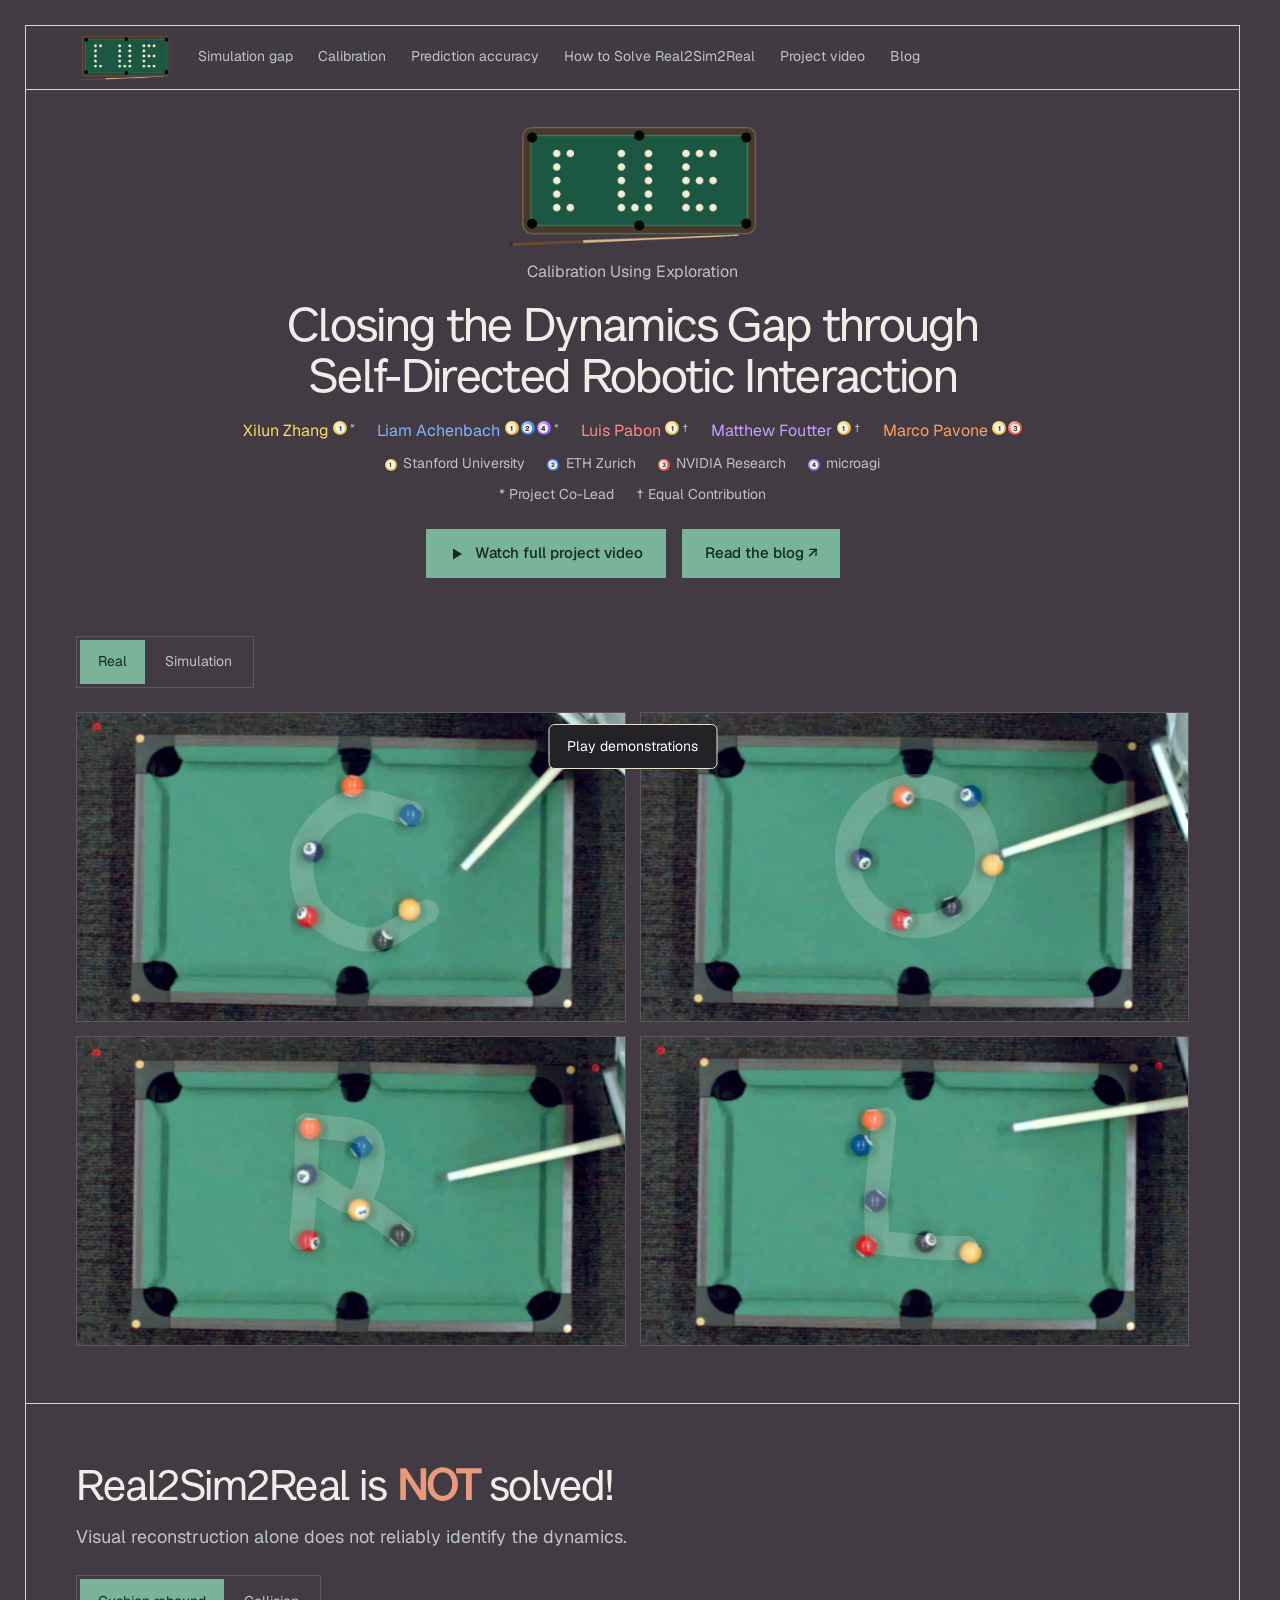
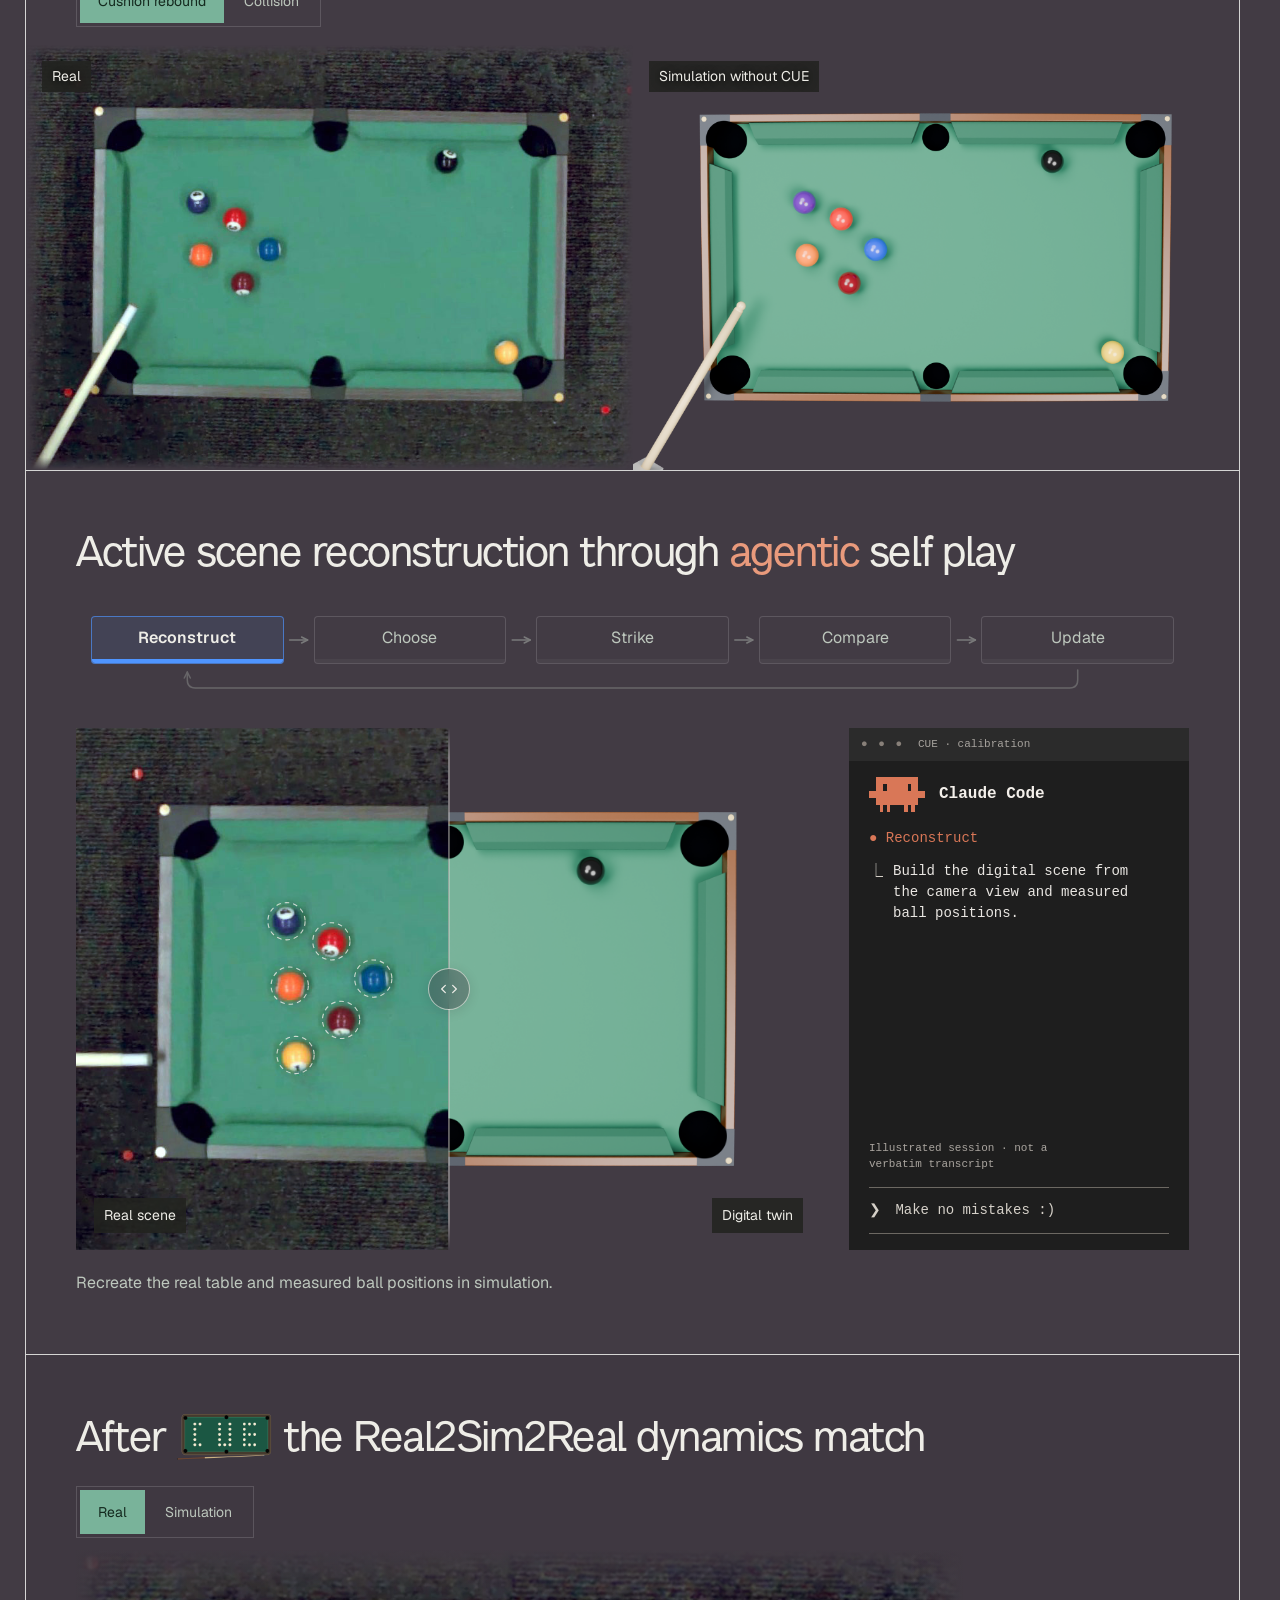
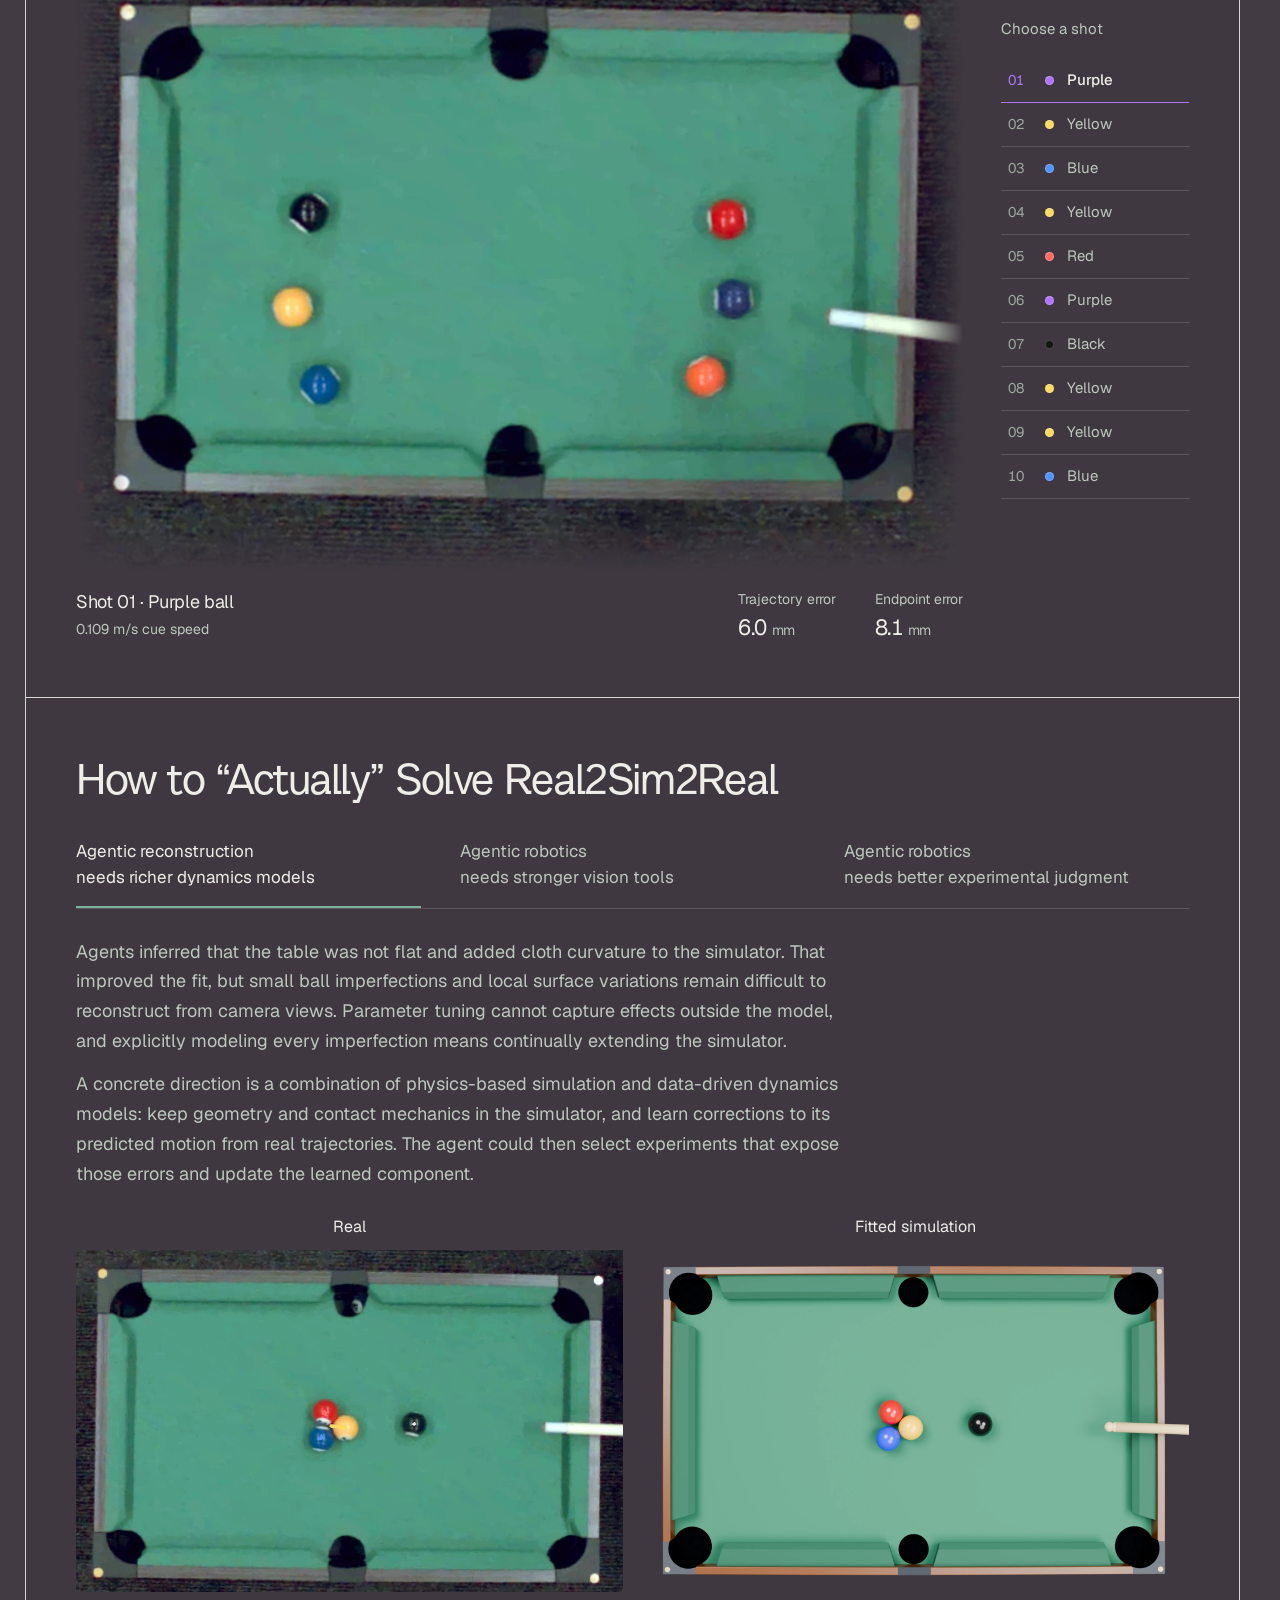
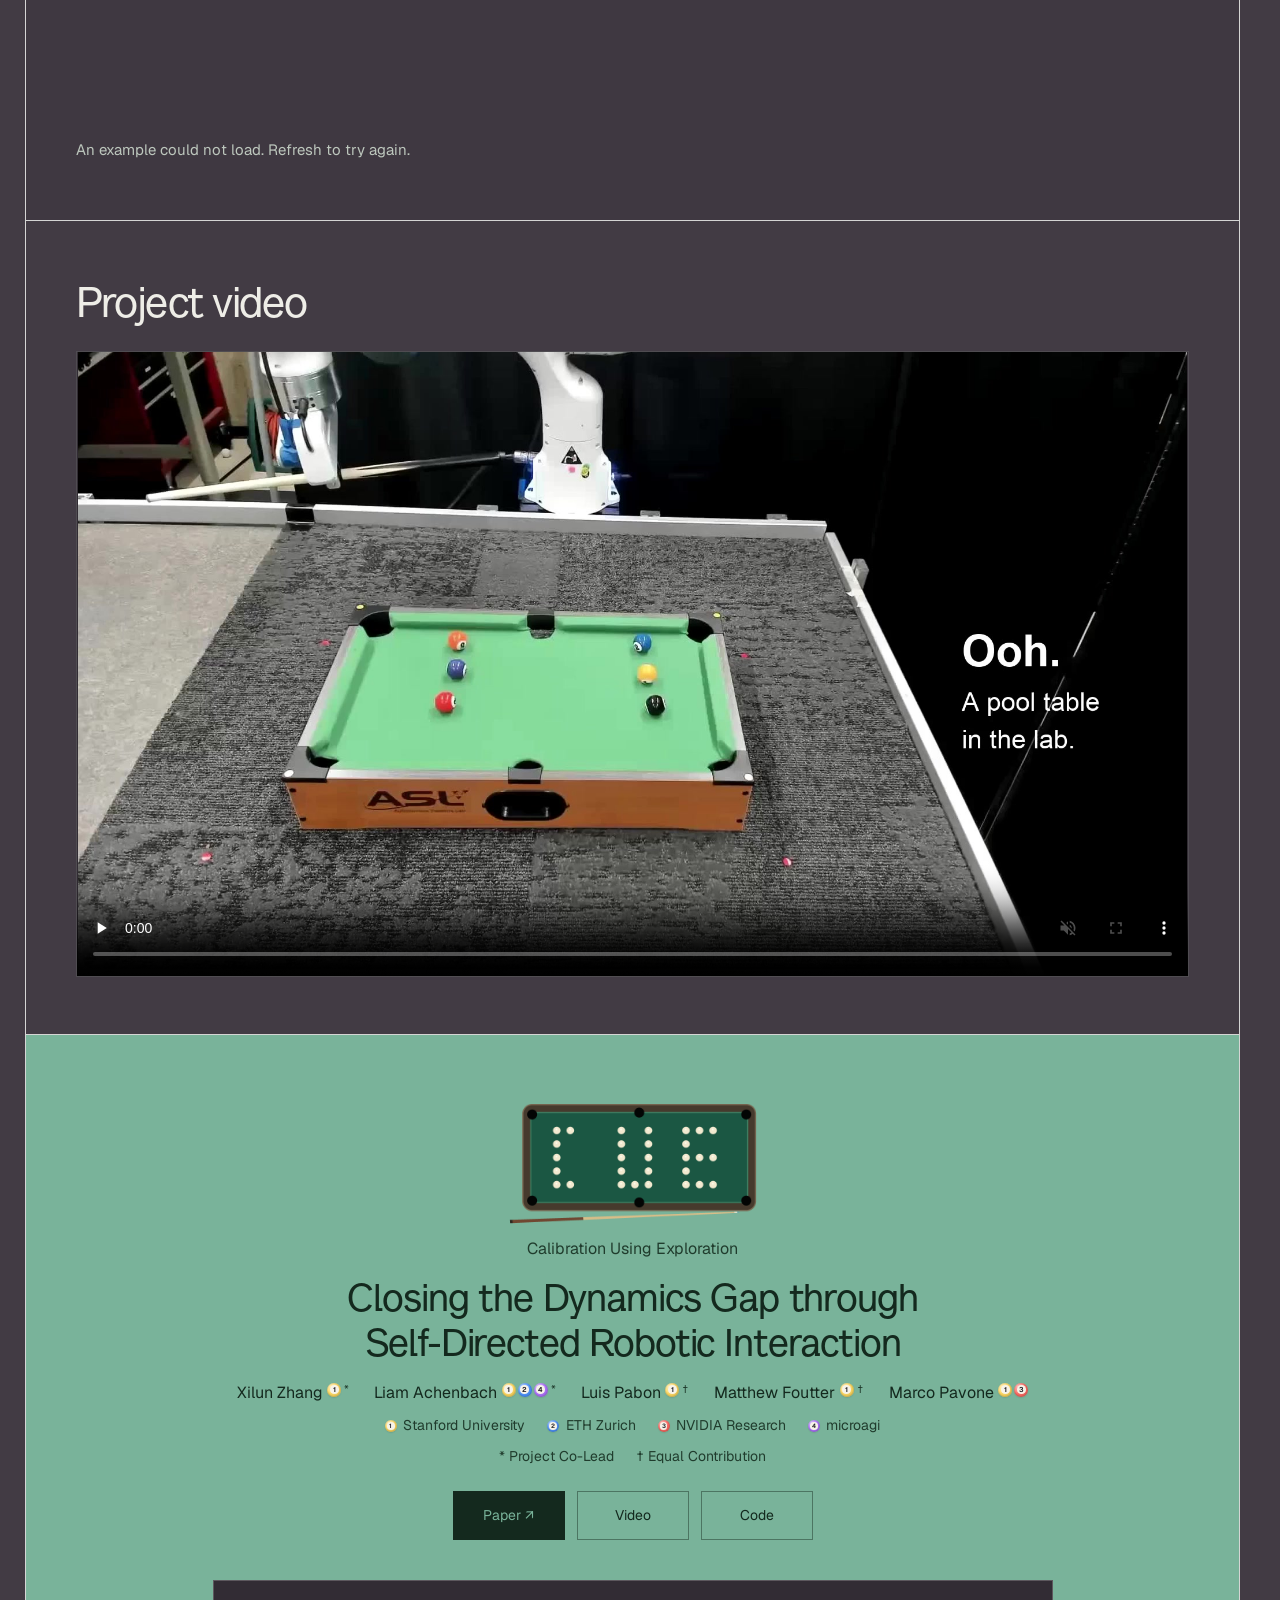
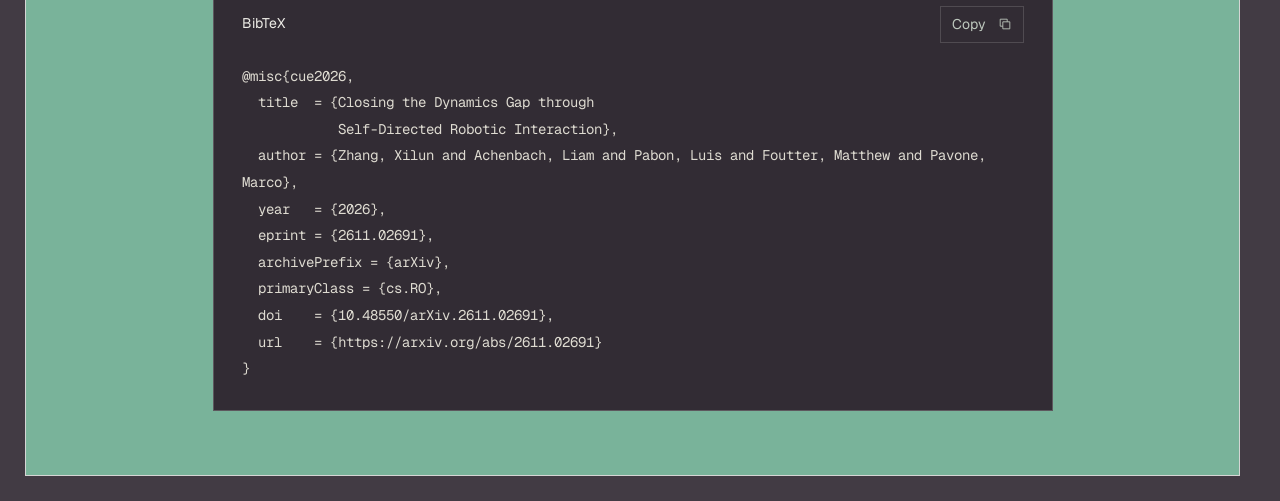
==== commit 3180bf3c: "Sync website from corl_late_breaking (cf5c8b4)" ====
--- a/index.html
+++ b/index.html
@@ -4,7 +4,7 @@
 <link rel="stylesheet" href="/styles/real-table.css?v=963f761fbdd7"/>
 <link rel="stylesheet" href="/styles/lessons.css?v=51bcaafea241"/>
 <link href="/styles/unseen-shots.css?v=b744914fde77" rel="stylesheet">
-</head><body class="paper-project"><div class="styles w-embed"><link rel="stylesheet" href="/styles/custom-02.css?v=c94dc77f4d84"/><link rel="stylesheet" href="/styles/paper.css?v=fe68dc47061c"/><link rel="stylesheet" href="/styles/layouts.css?v=fe73faec25ab"/><link rel="stylesheet" href="/styles/study-method.css?v=66bf2888b426"/></div><div id="top" class="top"></div><div class="main pointer-events-disabled"><nav class="lab-index" aria-label="Study sections"><a class="lab-index-brand" href="#top" aria-label="CUE home"><img src="/media/branding/cue-logo.png" width="2496" height="1248" alt="CUE" decoding="async"></a><div class="lab-index-links"><a href="#dynamics-gap" data-section-link="dynamics-gap">Simulation gap</a><a href="#calibration-loop" data-section-link="calibration-loop">Calibration</a><a href="#prediction-results" data-section-link="prediction-results">Prediction accuracy</a><a href="#limitations" data-section-link="limitations">How to Solve Real2Sim2Real</a><a href="#project-video" data-section-link="project-video">Project video</a><a href="/blog/">Blog</a></div></nav>
+</head><body class="paper-project"><div class="styles w-embed"><link rel="stylesheet" href="/styles/custom-02.css?v=c94dc77f4d84"/><link rel="stylesheet" href="/styles/paper.css?v=a5647576dbe2"/><link rel="stylesheet" href="/styles/layouts.css?v=fe73faec25ab"/><link rel="stylesheet" href="/styles/study-method.css?v=66bf2888b426"/></div><div id="top" class="top"></div><div class="main pointer-events-disabled"><nav class="lab-index" aria-label="Study sections"><a class="lab-index-brand" href="#top" aria-label="CUE home"><img src="/media/branding/cue-logo.png" width="2496" height="1248" alt="CUE" decoding="async"></a><div class="lab-index-links"><a href="#dynamics-gap" data-section-link="dynamics-gap">Simulation gap</a><a href="#calibration-loop" data-section-link="calibration-loop">Calibration</a><a href="#prediction-results" data-section-link="prediction-results">Prediction accuracy</a><a href="#limitations" data-section-link="limitations">How to Solve Real2Sim2Real</a><a href="#project-video" data-section-link="project-video">Project video</a><a href="/blog/">Blog</a></div></nav>
 <header class="paper-hero" aria-labelledby="paper-title">
   <div class="paper-hero-shell">
     <div class="paper-hero-masthead">
@@ -21,7 +21,7 @@
           <div class="paper-affiliations"><span><sup class="paper-affiliation-marker"><span class="paper-pool-ball" data-ball="1"><span>1</span></span></sup> Stanford University</span><span><sup class="paper-affiliation-marker"><span class="paper-pool-ball" data-ball="2"><span>2</span></span></sup> ETH Zurich</span><span><sup class="paper-affiliation-marker"><span class="paper-pool-ball" data-ball="3"><span>3</span></span></sup> NVIDIA Research</span><span><sup class="paper-affiliation-marker"><span class="paper-pool-ball" data-ball="4"><span>4</span></span></sup> microagi</span></div>
           <p class="paper-contributions"><span>* Project Co-Lead</span><span>† Equal Contribution</span></p>
         </div>
-        <a class="paper-video-link" href="#project-video"><svg viewBox="0 0 16 16" width="16" height="16" fill="currentColor" aria-hidden="true" focusable="false"><path d="M4 2.5v11L13 8Z"/></svg><span>Watch full project video</span></a> <a class="paper-video-link" href="/blog/" style="margin-left:24px">Read the blog ↗</a> <a class="paper-video-link" href="https://arxiv.org/abs/2611.02691" style="margin-left:24px" target="_blank" rel="noopener noreferrer">Read the paper ↗</a>
+        <div class="paper-hero-links"><a class="paper-video-link" href="#project-video"><svg viewBox="0 0 16 16" width="16" height="16" fill="currentColor" aria-hidden="true" focusable="false"><path d="M4 2.5v11L13 8Z"/></svg><span>Watch full project video</span></a><a class="paper-video-link" href="/blog/">Read the blog ↗</a></div>
       </div>
       <div id="logo_general_intuition" class="paper-hero-media">
 <section id="real-table" class="lab-section lab-section-immersive paper-hero-letters" aria-label="Real-world control">
--- a/styles/paper.css
+++ b/styles/paper.css
@@ -103,7 +103,8 @@
 }
 .paper-title { max-width: 1100px; margin: 0 auto; color: #eeede7; font-size: clamp(36px, 3.7vw, 60px); line-height: 1.08; letter-spacing: -.035em; text-align: center; text-wrap: balance; }
 .paper-byline { display: grid; gap: 10px; margin-top: 18px; }
-.paper-video-link { display: inline-flex; align-items: center; justify-content: center; gap: 10px; min-height: 48px; margin-top: 24px; padding: 12px 22px; border: 1px solid var(--paper-accent); background: var(--paper-accent); color: var(--paper-accent-ink); font-size: 15px; font-weight: 500; line-height: 1.5; text-decoration: none; transition: background .2s, border-color .2s; }
+.paper-hero-links { display: flex; justify-content: center; align-items: stretch; gap: 16px; margin-top: 24px; max-width: 100%; }
+.paper-video-link { display: inline-flex; align-items: center; justify-content: center; gap: 10px; min-height: 48px; margin-top: 0; padding: 12px 22px; border: 1px solid var(--paper-accent); background: var(--paper-accent); color: var(--paper-accent-ink); font-size: 15px; font-weight: 500; line-height: 1.5; text-decoration: none; transition: background .2s, border-color .2s; }
 .paper-video-link:hover { background: var(--paper-accent-hover); border-color: var(--paper-accent-hover); }
 .paper-video-link svg { flex: 0 0 16px; }
 .paper-venue { margin: 14px 0 0; color: var(--paper-accent); font-size: 14px; line-height: 1.5; }
